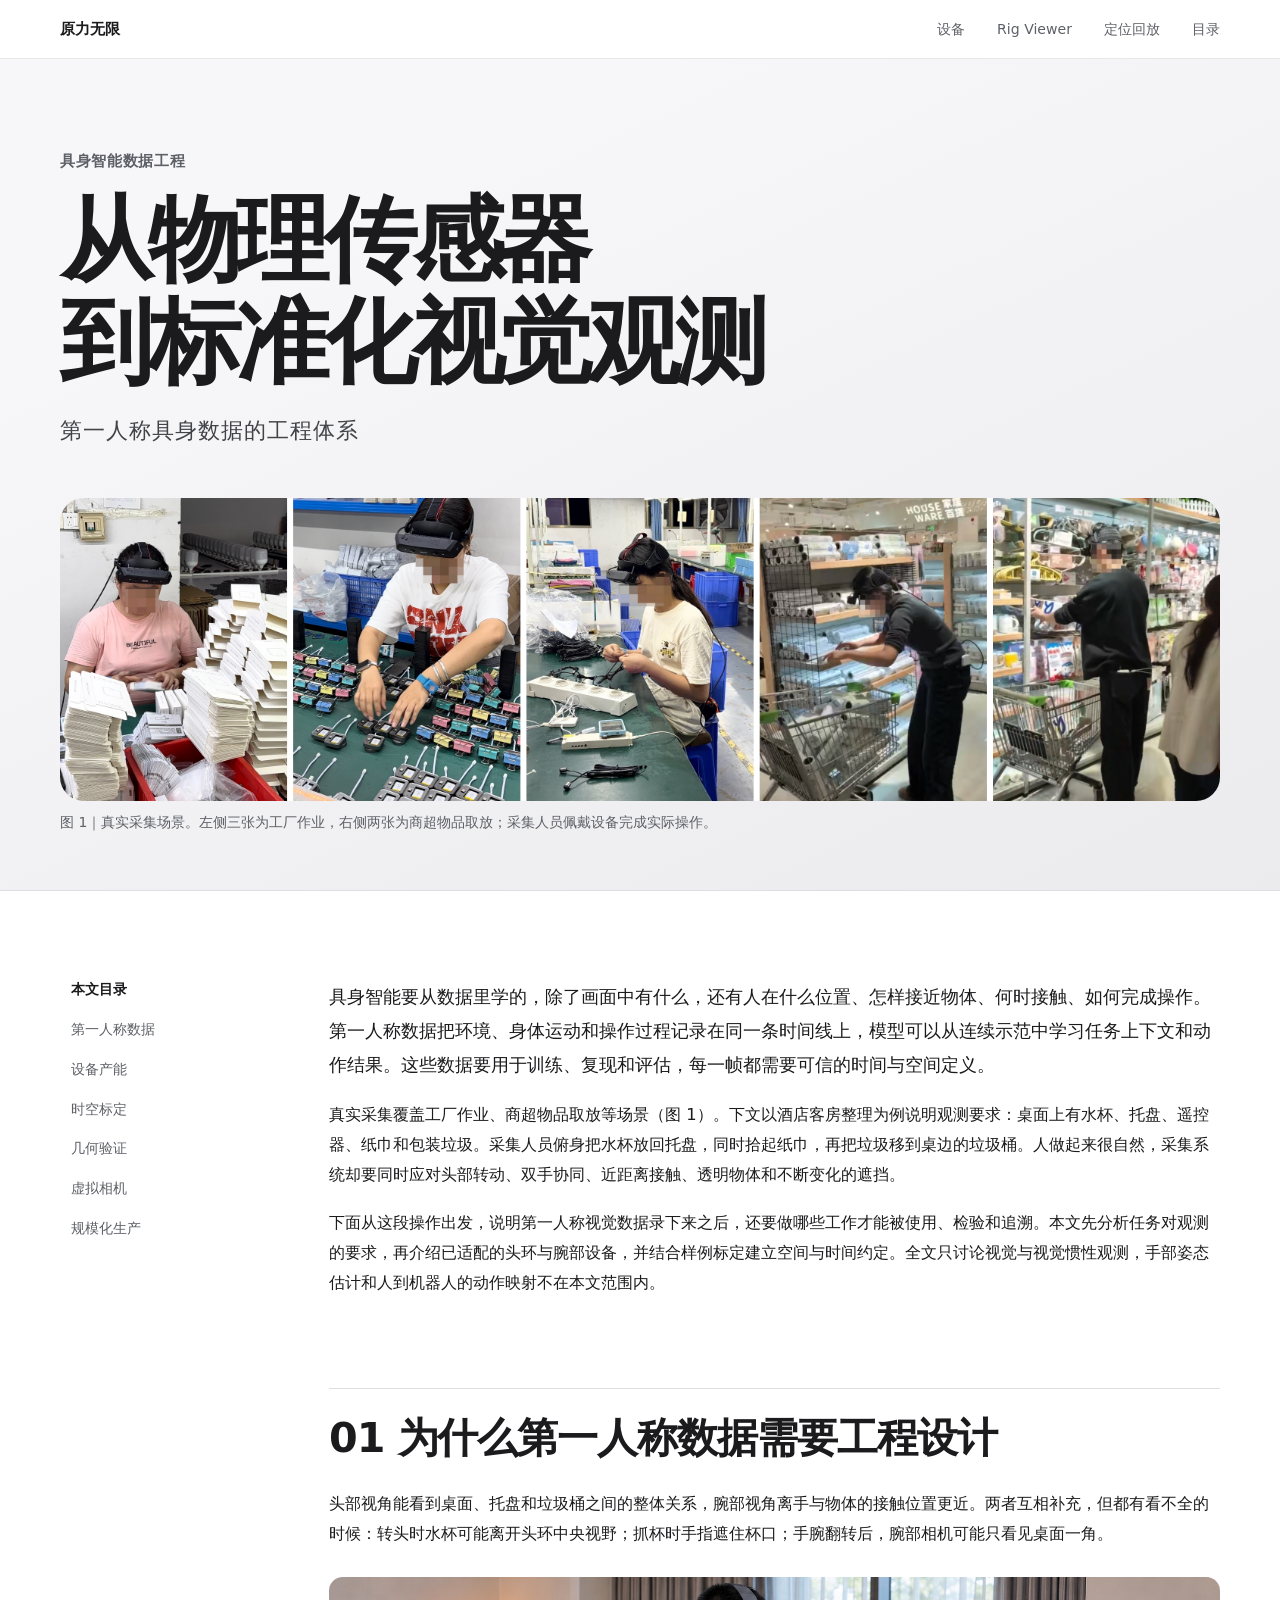
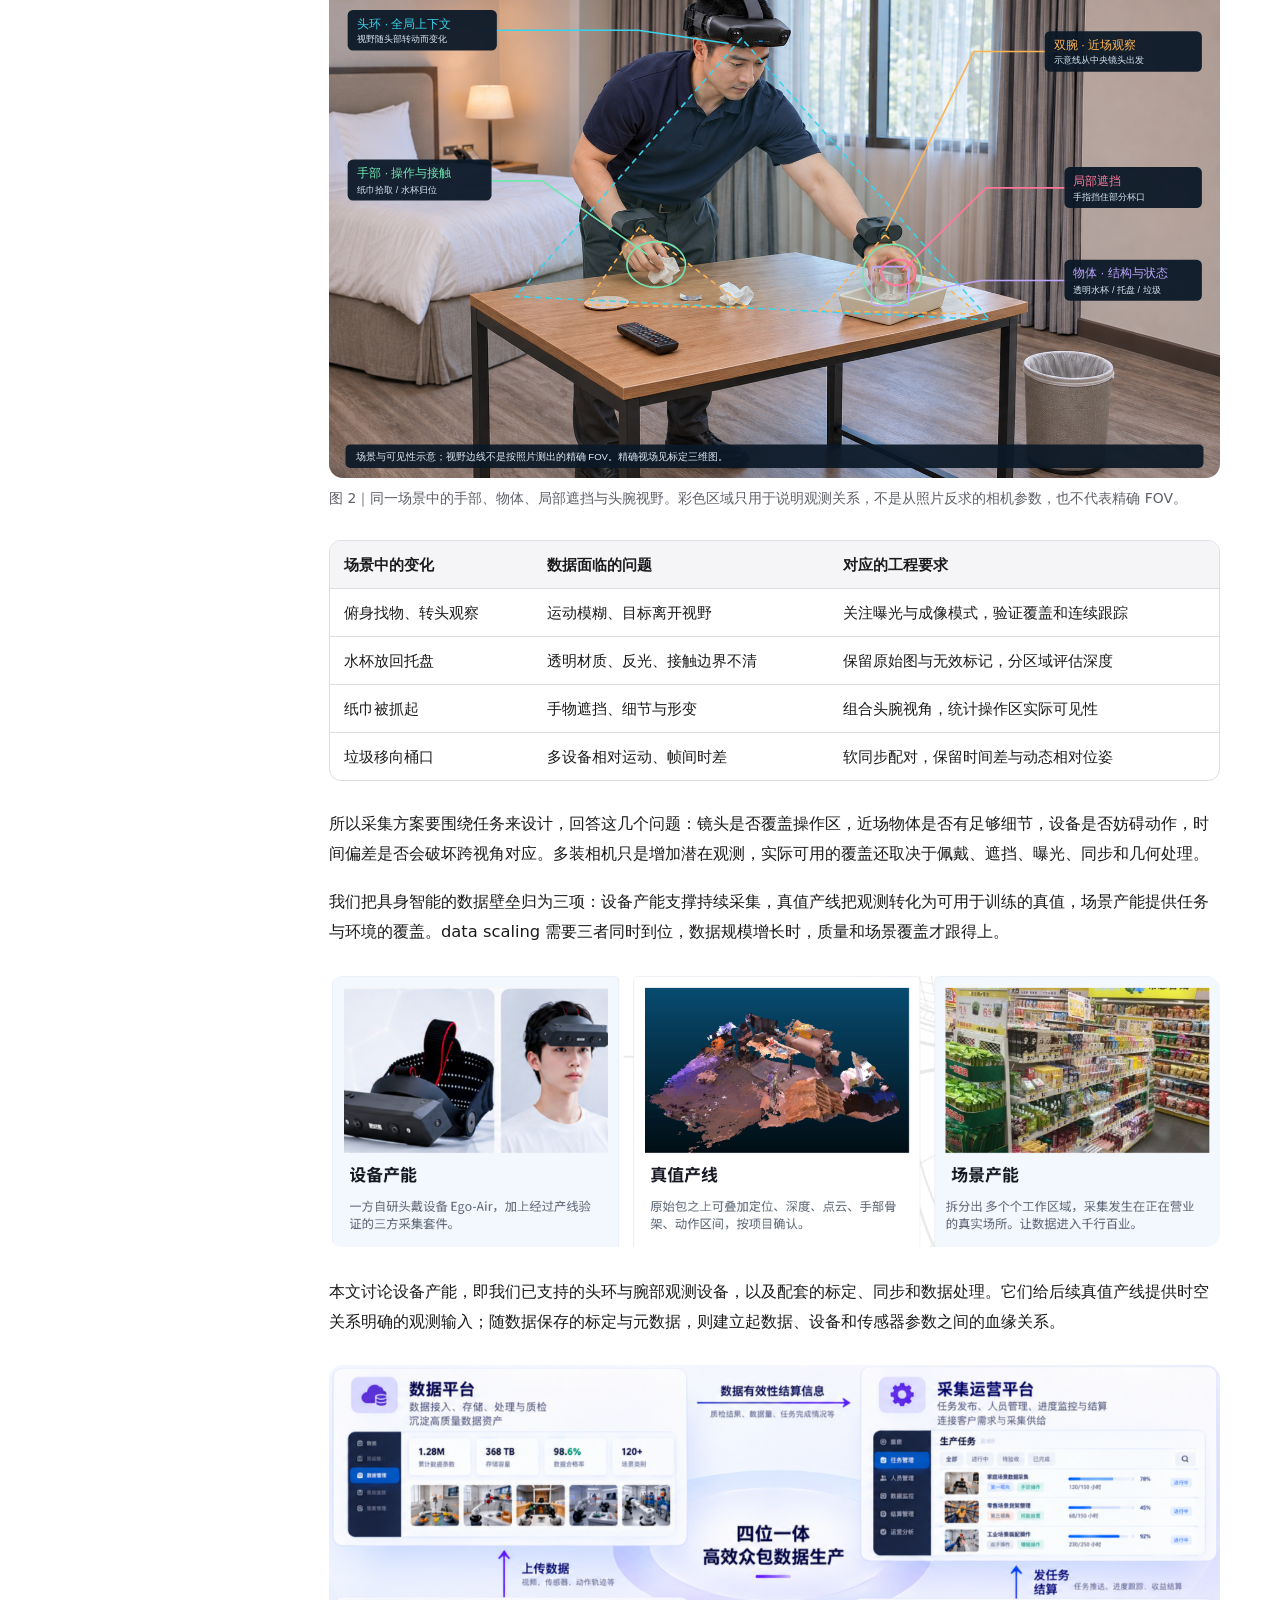
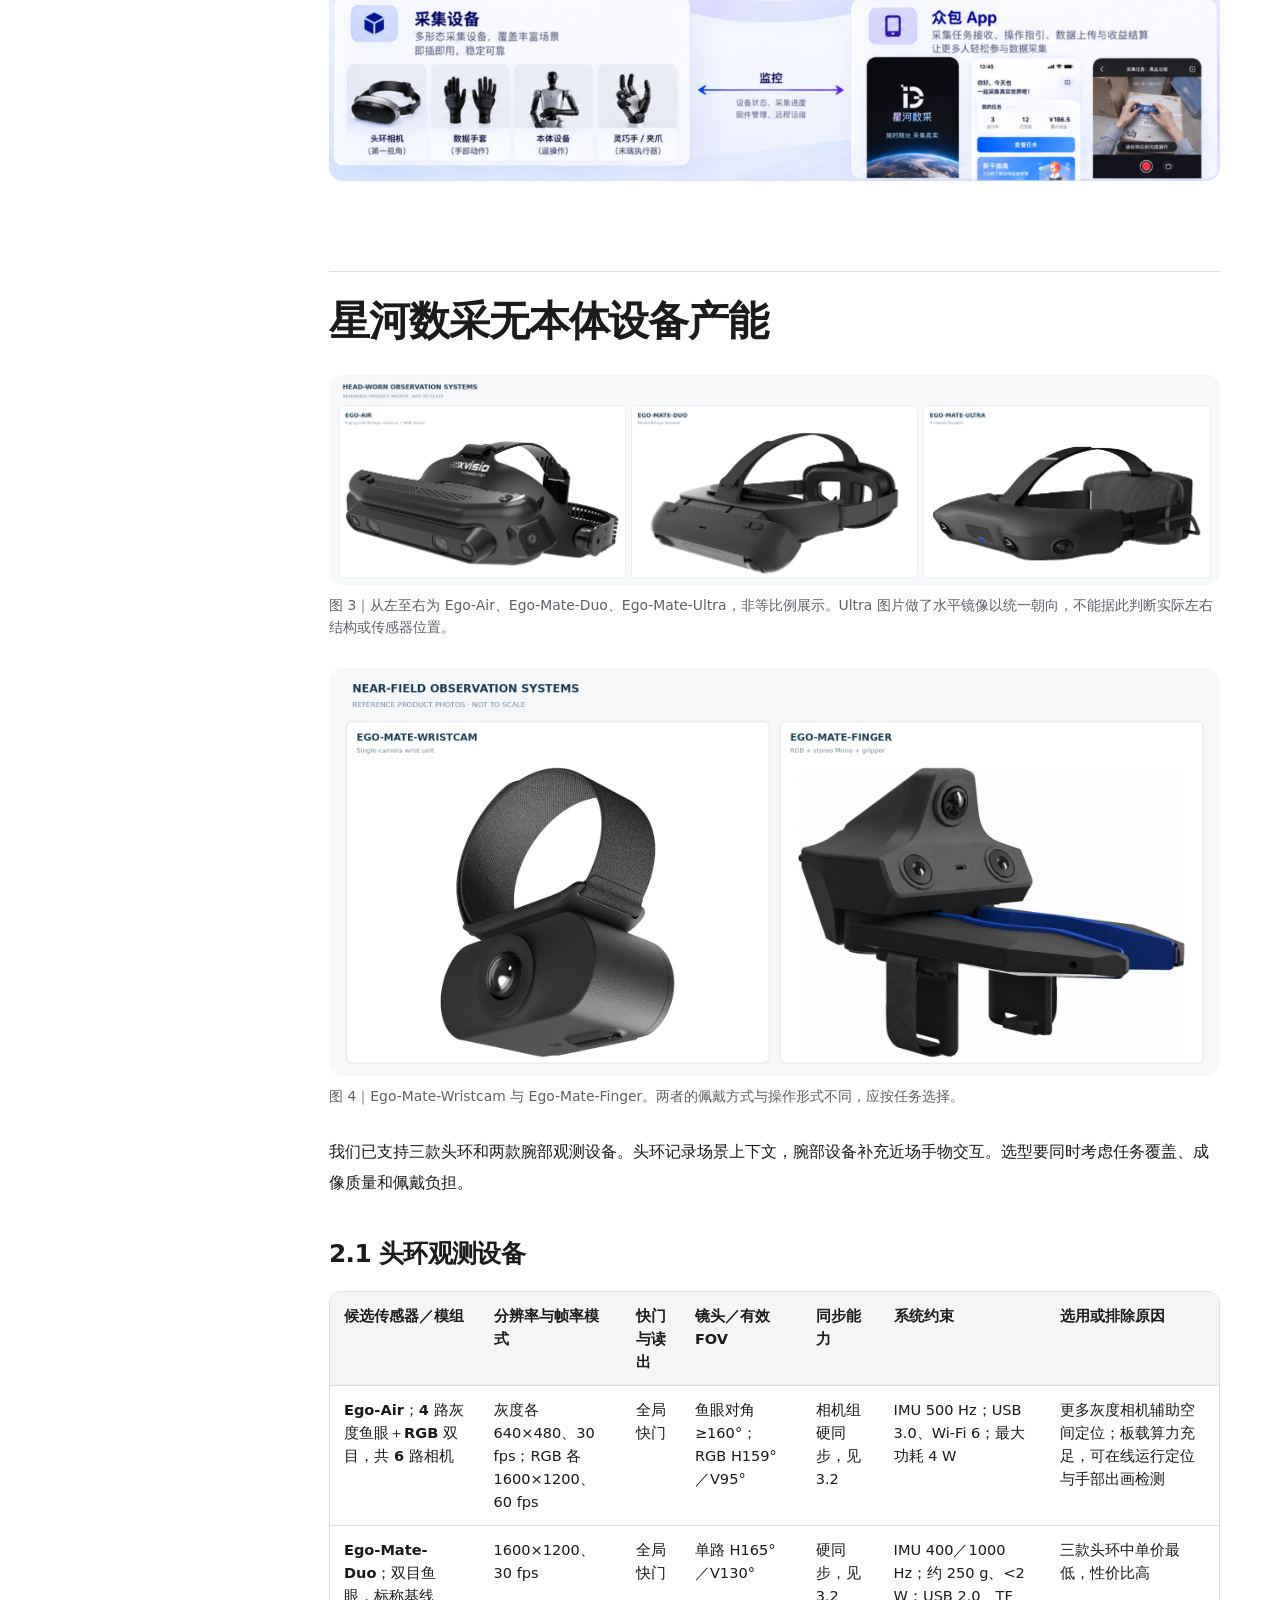
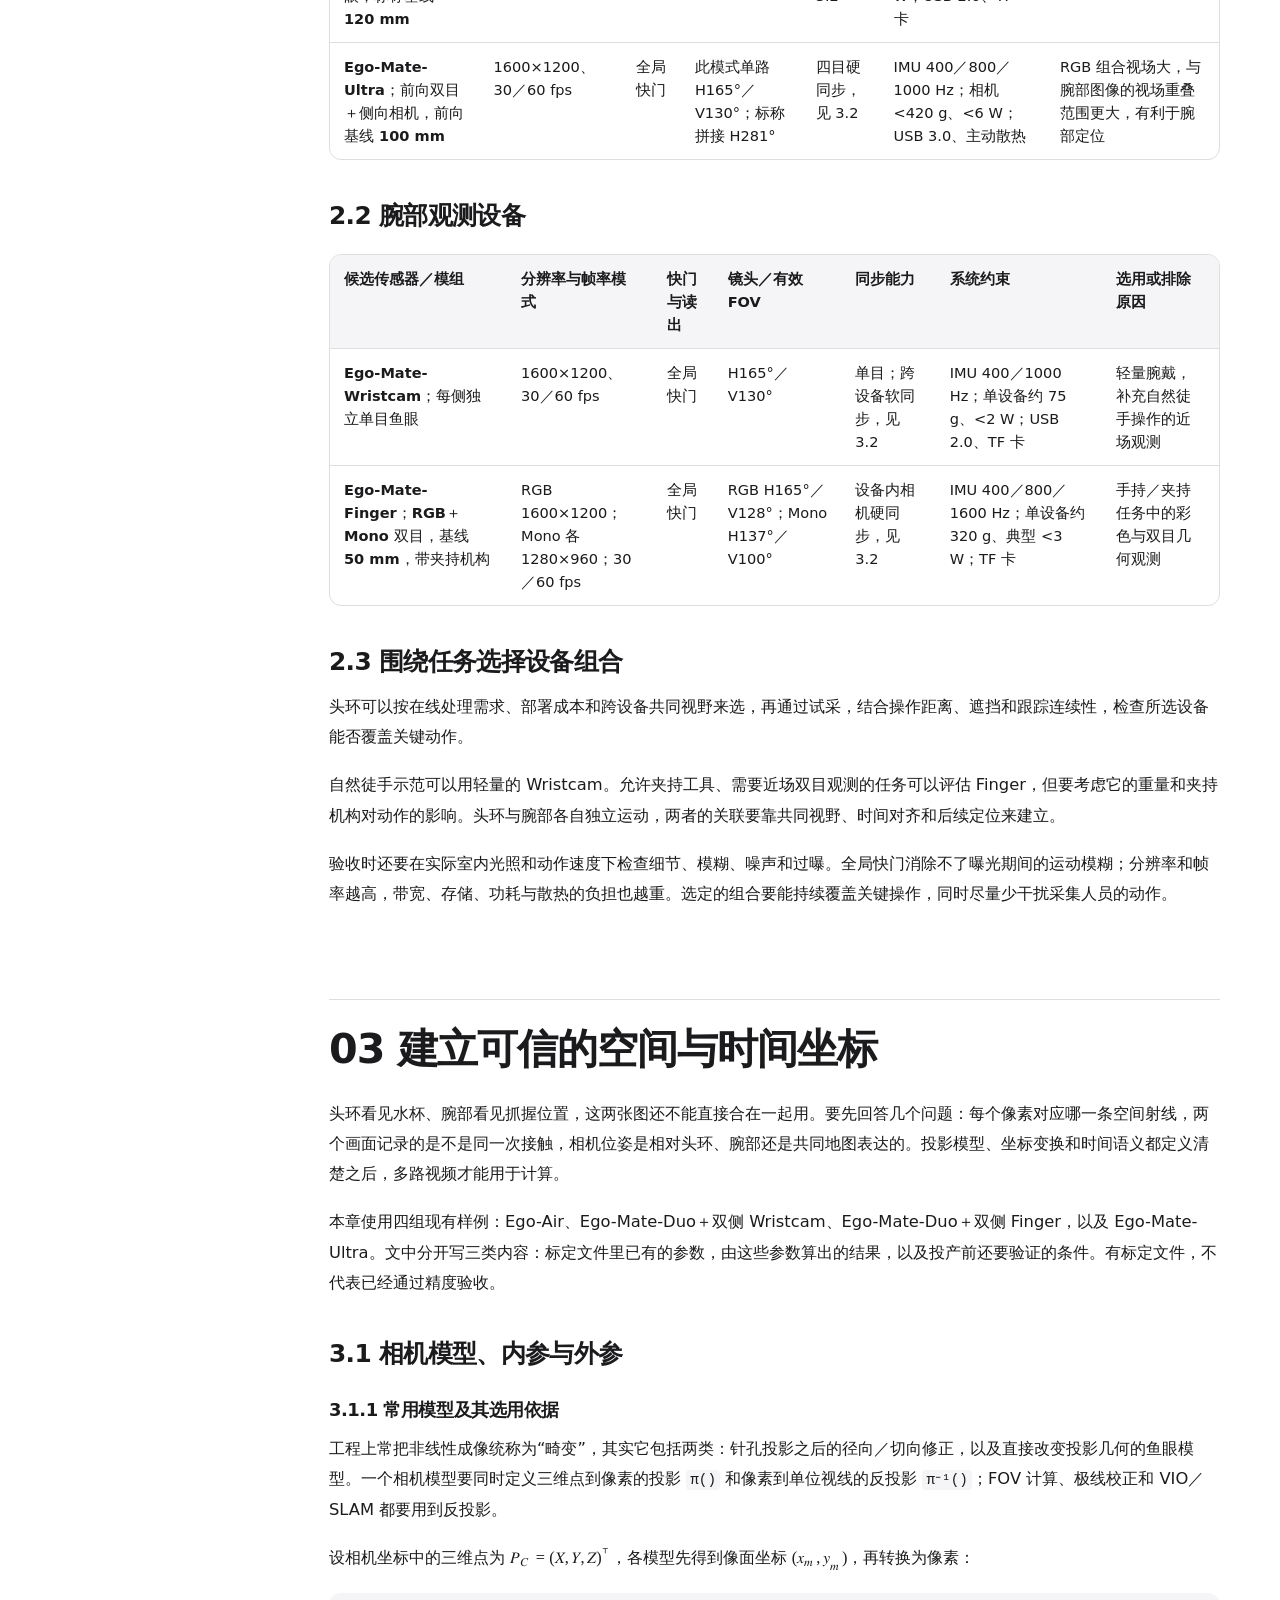
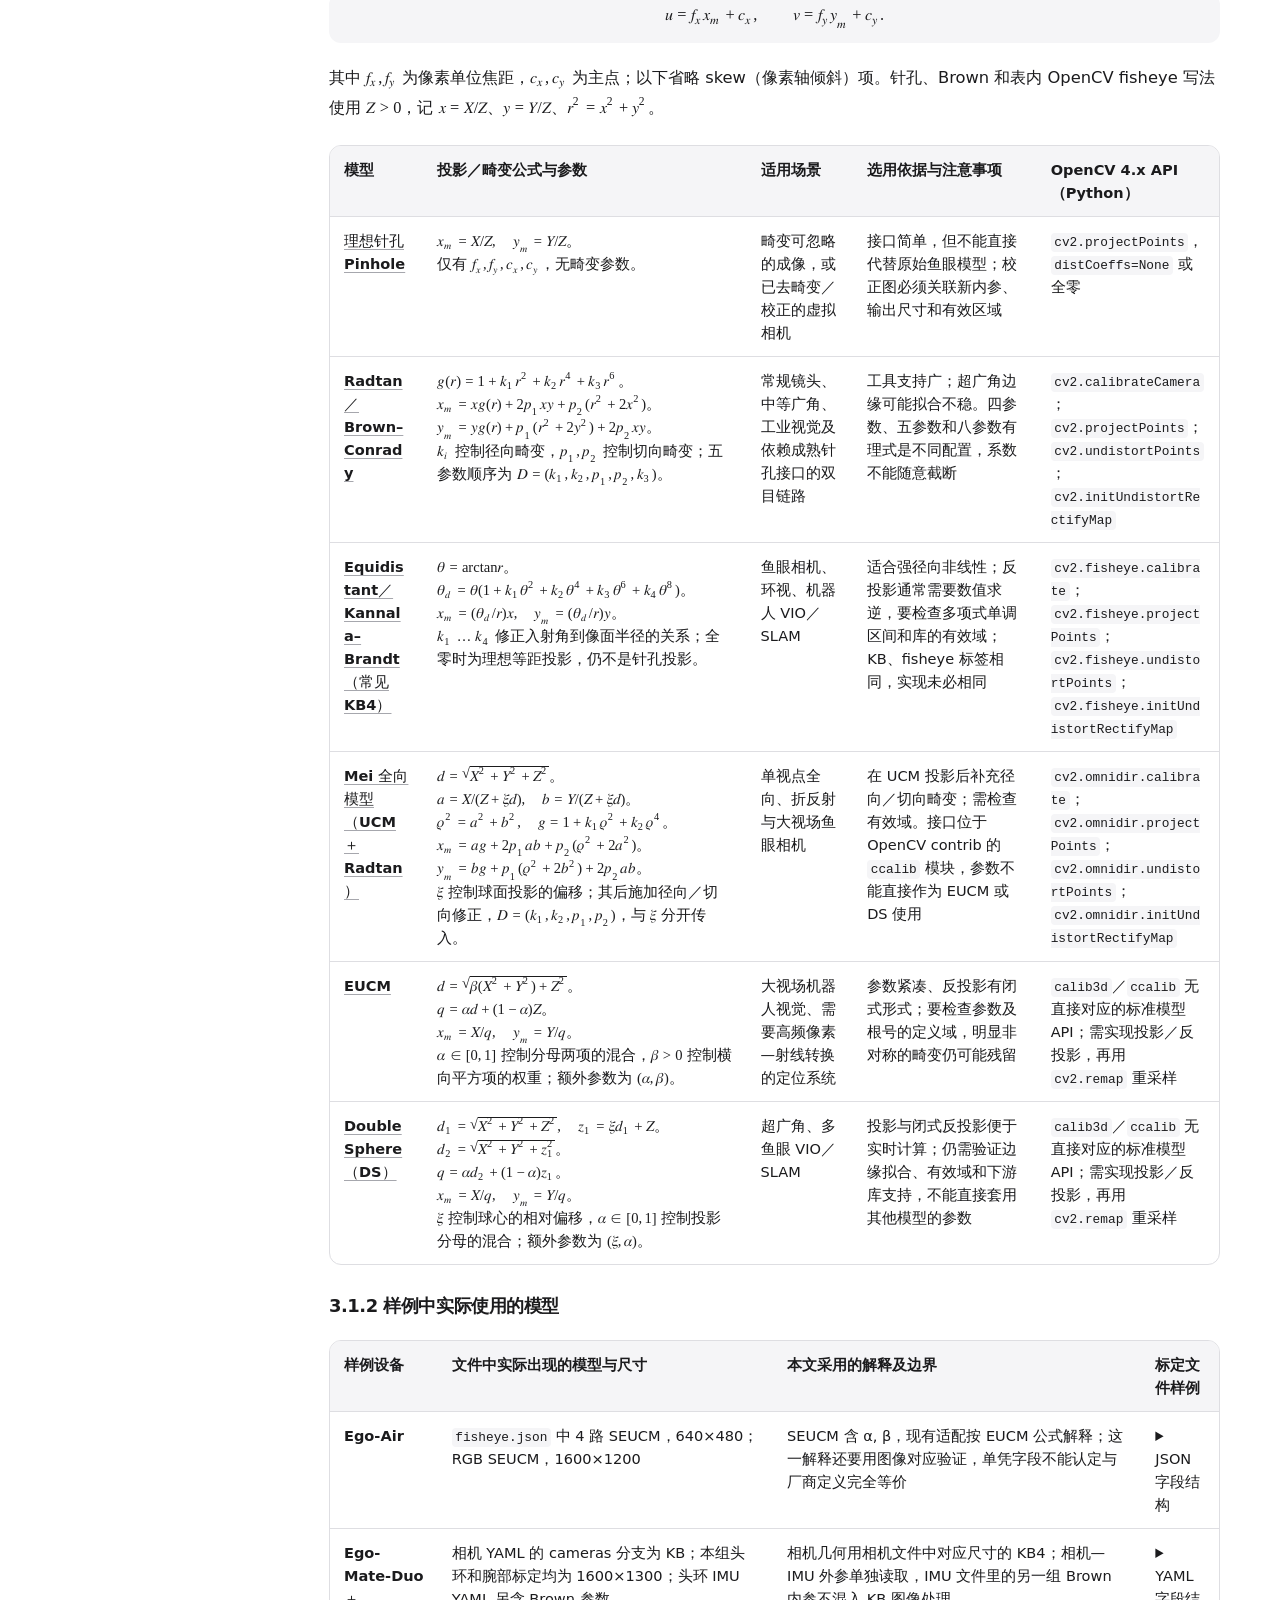
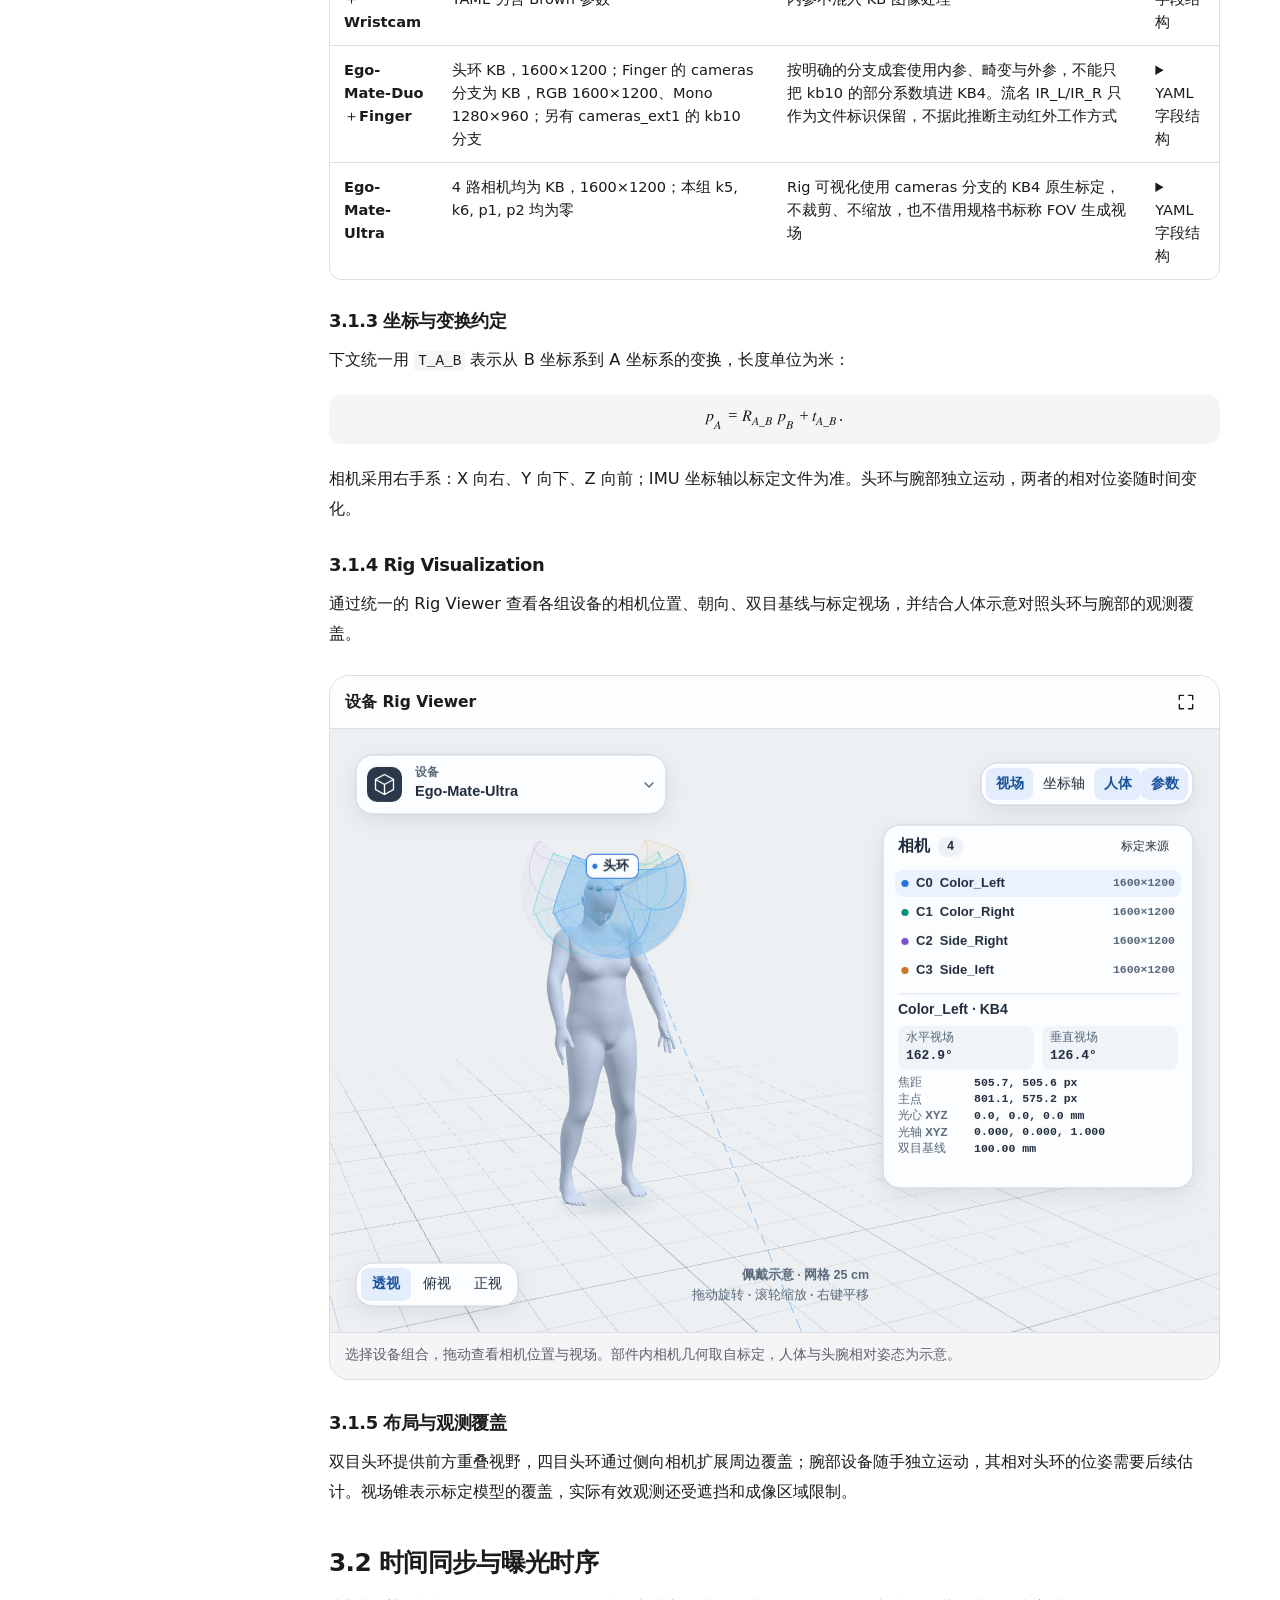
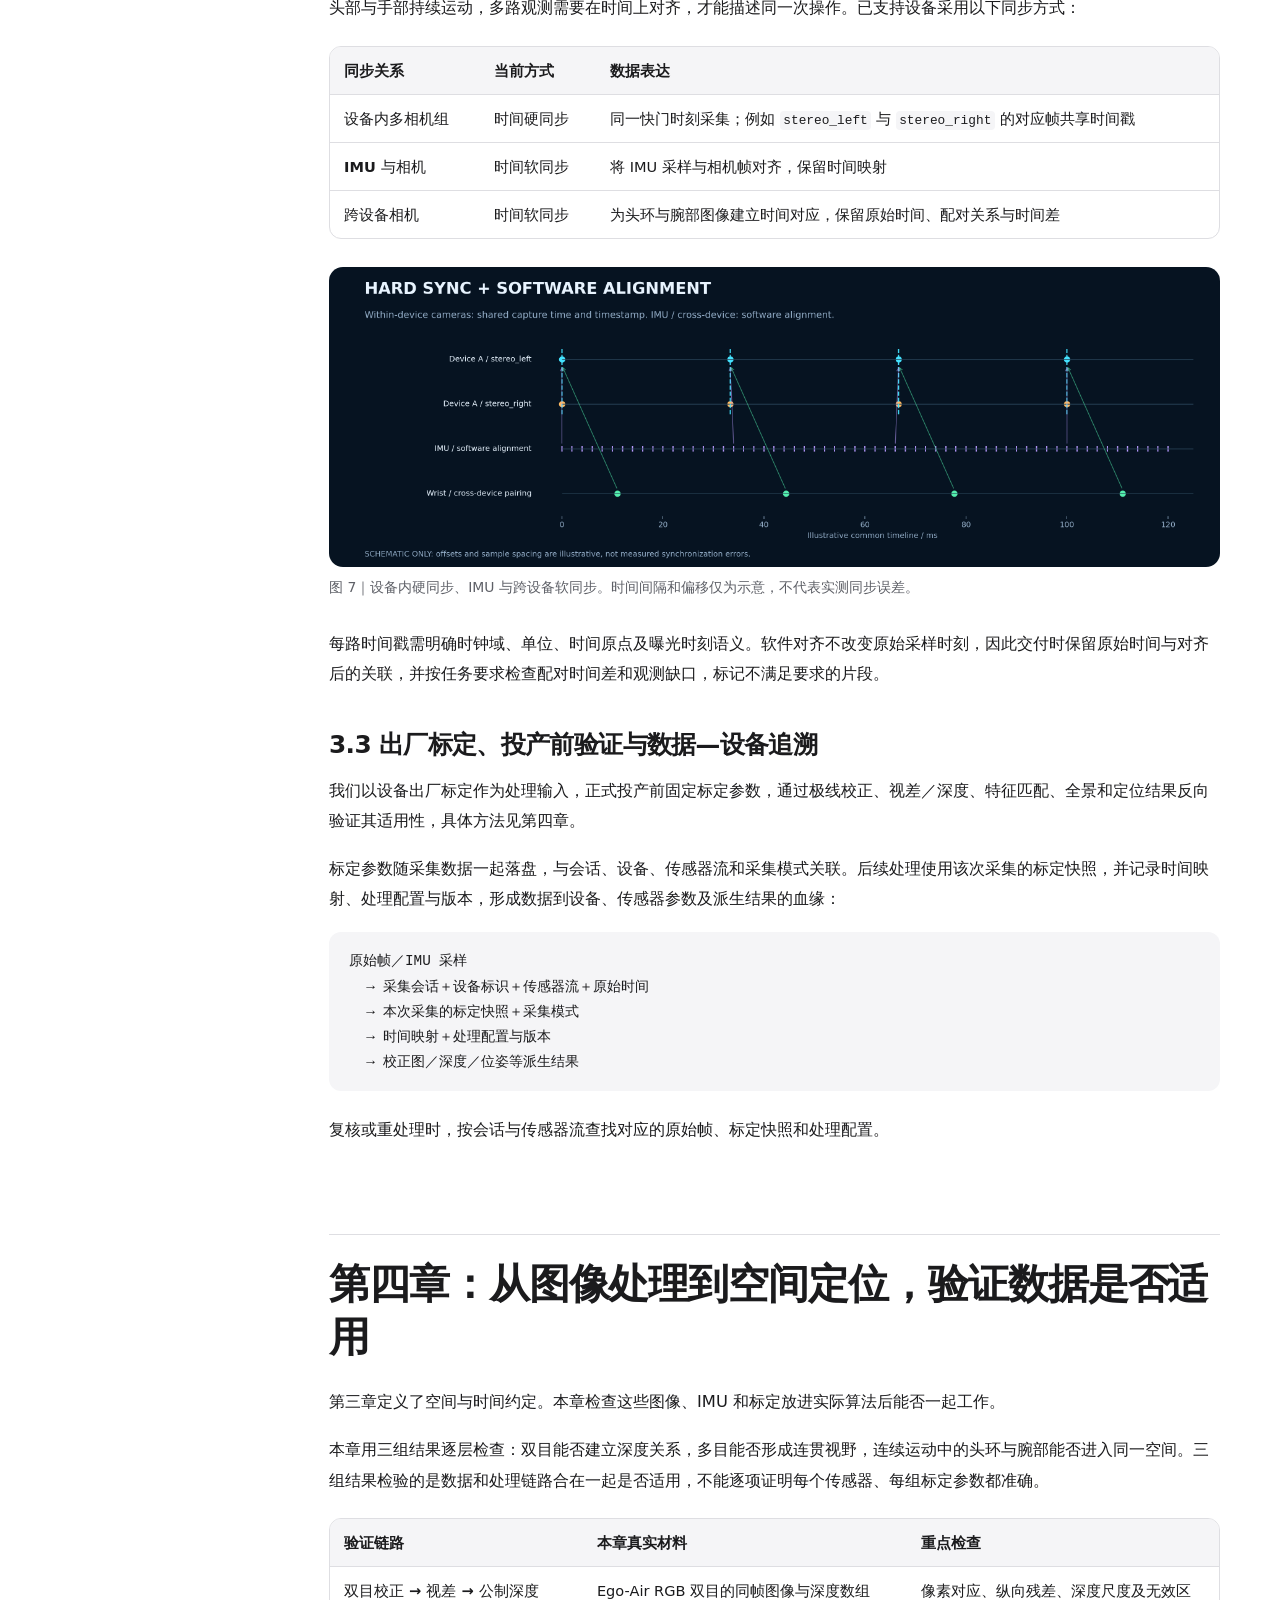
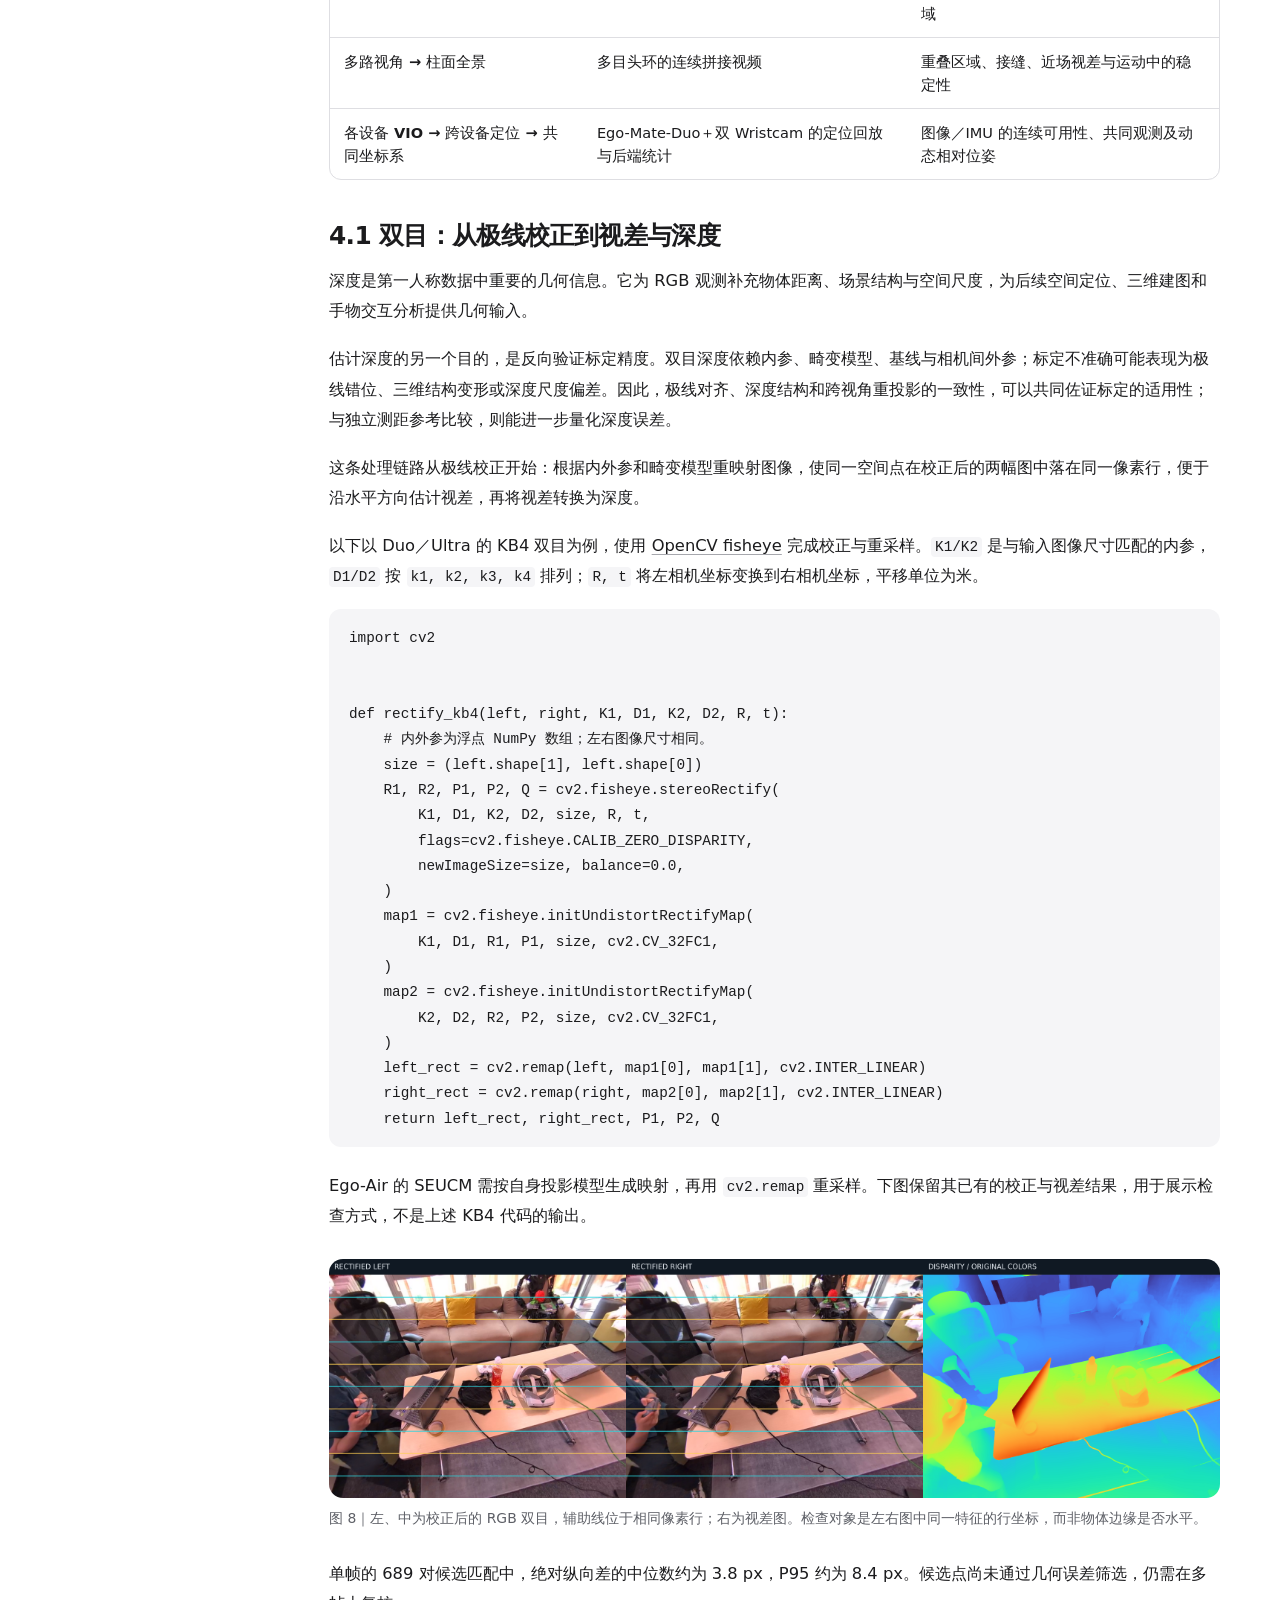
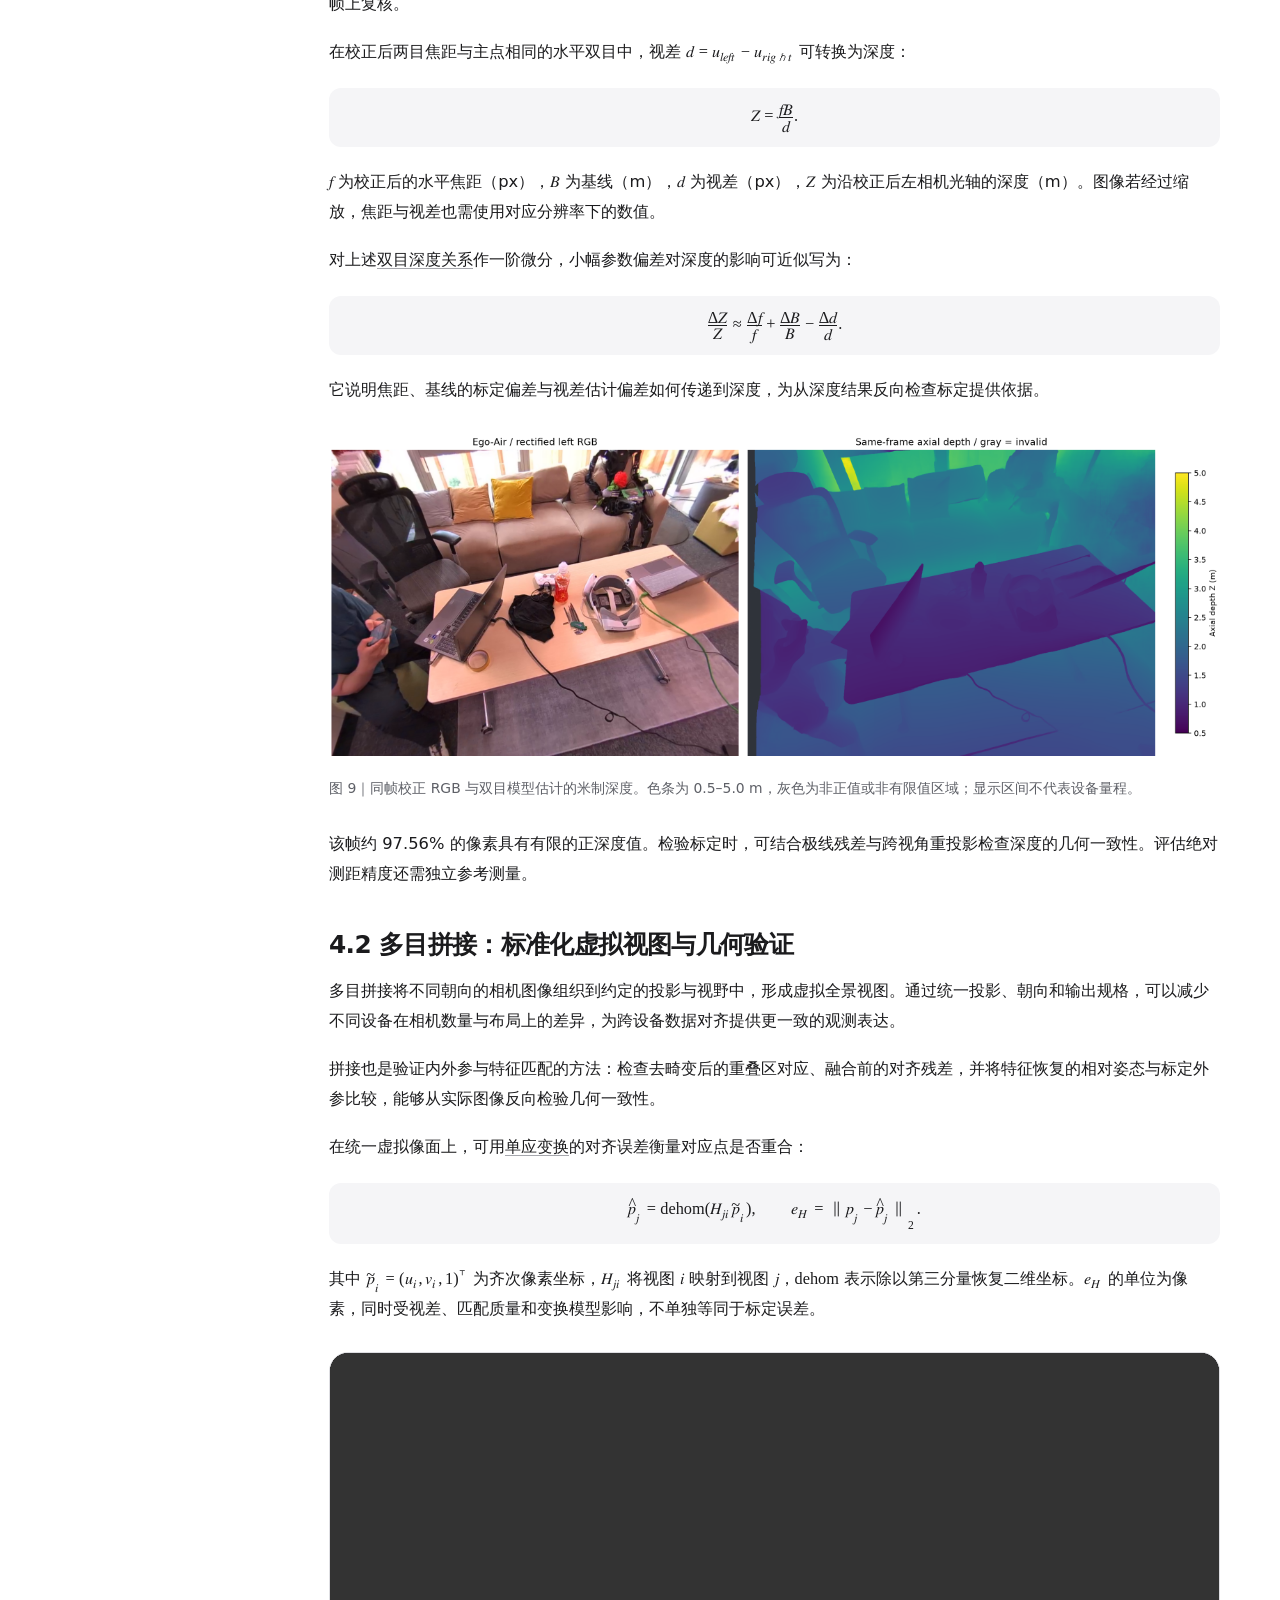
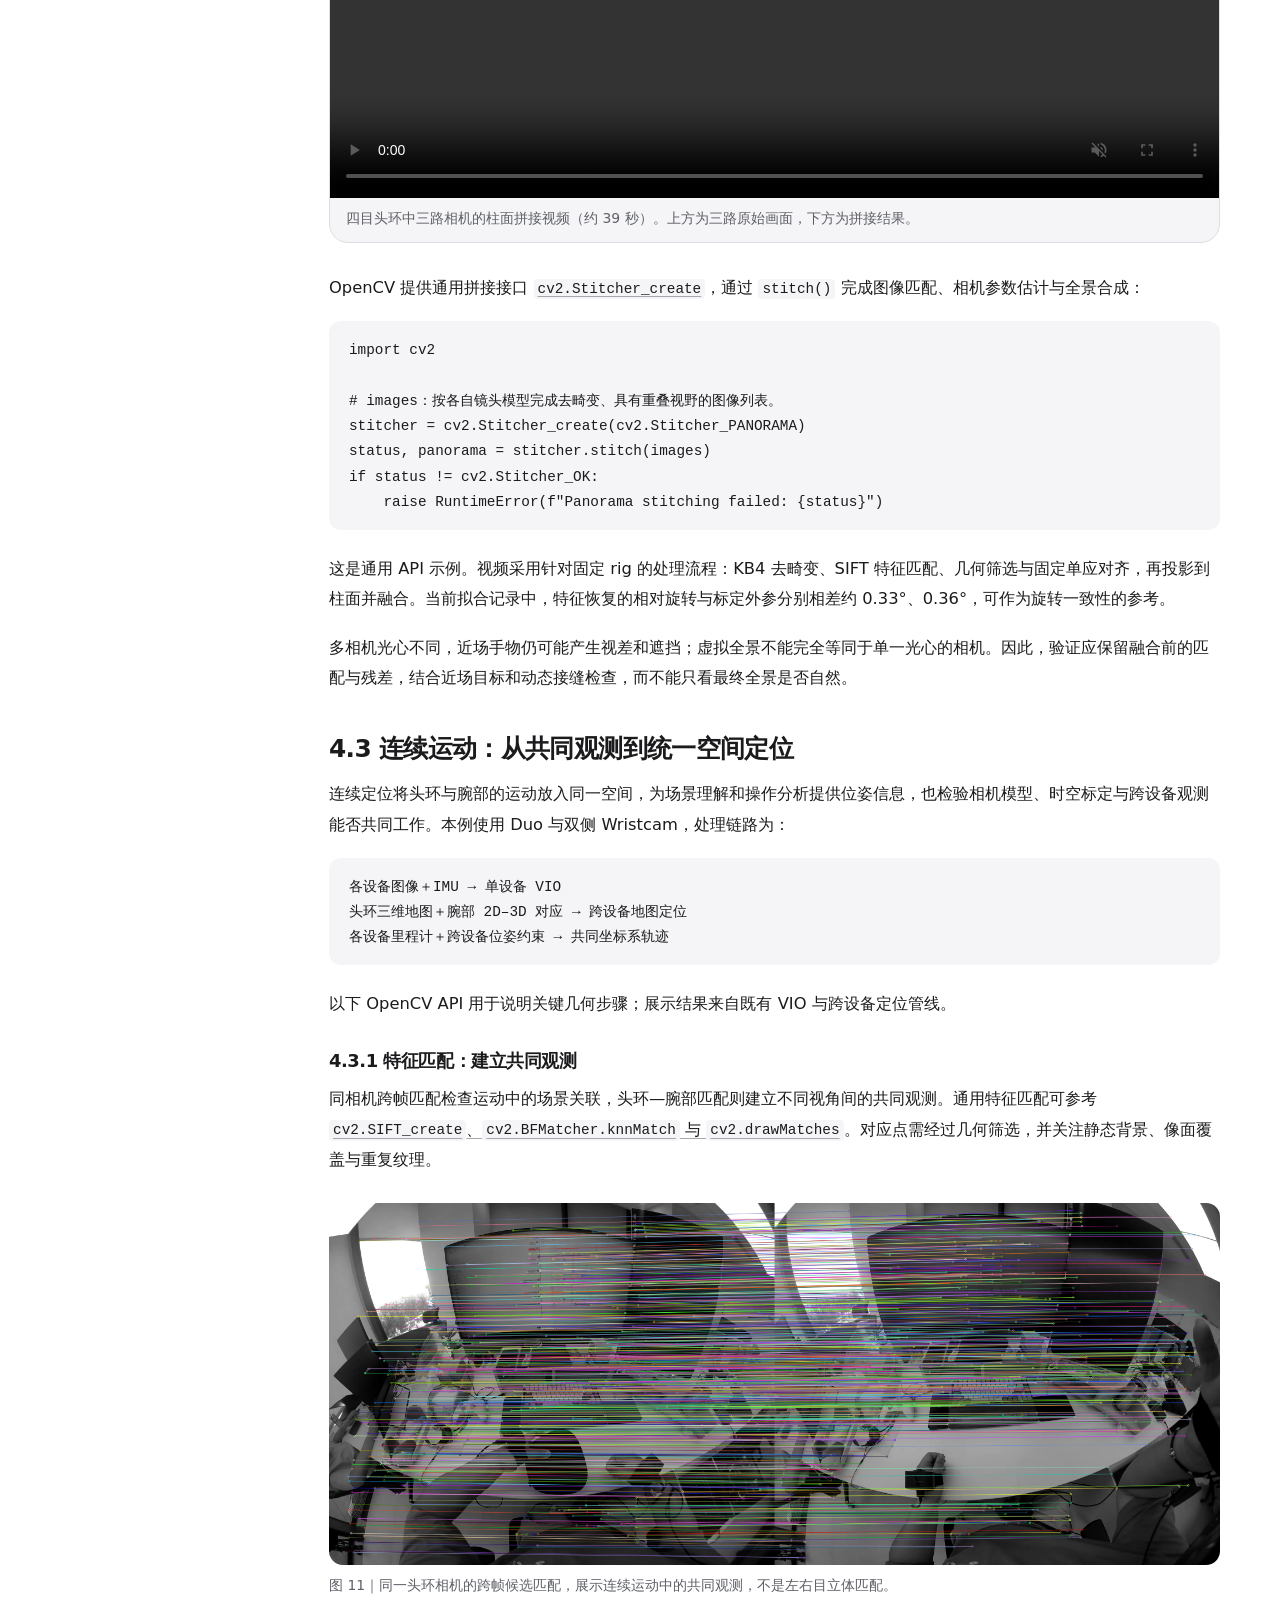
==== index.html @ aef7b861 "first commit" ====
<!doctype html>
<html lang="zh-CN" id="top">
<head>
  <meta charset="utf-8">
  <meta name="viewport" content="width=device-width, initial-scale=1">
  <meta name="description" content="从第一人称观测设备、时空标定与几何验证，到虚拟相机和规模化数据生产。">
  <title>从物理传感器到标准化视觉观测 · 原力无限</title>
  <link rel="stylesheet" href="./styles.css">
  <script src="./site.js" defer></script>
</head>
<body>
  <a class="skip" href="#article">跳到正文</a>
  <header class="site-header">
    <div class="bar">
      <a class="brand" href="#top">原力无限</a>
      <nav aria-label="快捷导航">
        <a href="#devices">设备</a>
        <a href="#rig-demo">Rig Viewer</a>
        <a href="#pose-demo">定位回放</a>
        <a href="#toc">目录</a>
      </nav>
    </div>
    <div class="reading-progress" aria-hidden="true"></div>
  </header>
  <main>
    <section class="hero" aria-labelledby="title">
      <div class="hero-inner">
        <p class="eyebrow">具身智能数据工程</p>
        <h1 id="title"><span>从物理传感器</span><span>到标准化视觉观测</span></h1>
        <p class="hero-deck">第一人称具身数据的工程体系</p>
        <figure><img width="3064" height="800" decoding="async" src="./assets/real_capture_scenes_5x1.jpg" alt="工厂作业与商超物品取放的五张真实采集照片，一行五列" /><figcaption>图 1｜真实采集场景。左侧三张为工厂作业，右侧两张为商超物品取放；采集人员佩戴设备完成实际操作。</figcaption></figure>
      </div>
    </section>
    <div class="layout">
      <nav class="toc" id="toc" aria-label="文章目录">
        <p class="toc-label">本文目录</p>
        <ul>
          <li><a href="#observation">第一人称数据</a></li>
          <li><a href="#devices">设备产能</a></li>
          <li><a href="#calibration">时空标定</a></li>
          <li><a href="#validation">几何验证</a></li>
          <li><a href="#virtual-camera">虚拟相机</a></li>
          <li><a href="#quality">规模化生产</a></li>
        </ul>
      </nav>
      <article id="article" aria-labelledby="title">
<p class="intro">具身智能要从数据里学的，除了画面中有什么，还有人在什么位置、怎样接近物体、何时接触、如何完成操作。第一人称数据把环境、身体运动和操作过程记录在同一条时间线上，模型可以从连续示范中学习任务上下文和动作结果。这些数据要用于训练、复现和评估，每一帧都需要可信的时间与空间定义。</p>
<p>真实采集覆盖工厂作业、商超物品取放等场景（图 1）。下文以酒店客房整理为例说明观测要求：桌面上有水杯、托盘、遥控器、纸巾和包装垃圾。采集人员俯身把水杯放回托盘，同时拾起纸巾，再把垃圾移到桌边的垃圾桶。人做起来很自然，采集系统却要同时应对头部转动、双手协同、近距离接触、透明物体和不断变化的遮挡。</p>

<p>下面从这段操作出发，说明第一人称视觉数据录下来之后，还要做哪些工作才能被使用、检验和追溯。本文先分析任务对观测的要求，再介绍已适配的头环与腕部设备，并结合样例标定建立空间与时间约定。全文只讨论视觉与视觉惯性观测，手部姿态估计和人到机器人的动作映射不在本文范围内。</p>
<h2 id="observation">01 为什么第一人称数据需要工程设计</h2>
<p>头部视角能看到桌面、托盘和垃圾桶之间的整体关系，腕部视角离手与物体的接触位置更近。两者互相补充，但都有看不全的时候：转头时水杯可能离开头环中央视野；抓杯时手指遮住杯口；手腕翻转后，腕部相机可能只看见桌面一角。</p>
<figure><img loading="lazy" width="1672" height="941" decoding="async" src="./assets/hotel_annotated_R7.svg" alt="手部、物体、遮挡和相机视野标注" /><figcaption>图 2｜同一场景中的手部、物体、局部遮挡与头腕视野。彩色区域只用于说明观测关系，不是从照片反求的相机参数，也不代表精确 FOV。</figcaption></figure>
<div class="table-scroll" role="region" aria-label="数据表格" tabindex="0"><table>
<thead>
<tr>
<th>场景中的变化</th>
<th>数据面临的问题</th>
<th>对应的工程要求</th>
</tr>
</thead>
<tbody>
<tr>
<td>俯身找物、转头观察</td>
<td>运动模糊、目标离开视野</td>
<td>关注曝光与成像模式，验证覆盖和连续跟踪</td>
</tr>
<tr>
<td>水杯放回托盘</td>
<td>透明材质、反光、接触边界不清</td>
<td>保留原始图与无效标记，分区域评估深度</td>
</tr>
<tr>
<td>纸巾被抓起</td>
<td>手物遮挡、细节与形变</td>
<td>组合头腕视角，统计操作区实际可见性</td>
</tr>
<tr>
<td>垃圾移向桶口</td>
<td>多设备相对运动、帧间时差</td>
<td>软同步配对，保留时间差与动态相对位姿</td>
</tr>
</tbody>
</table></div>
<p>所以采集方案要围绕任务来设计，回答这几个问题：镜头是否覆盖操作区，近场物体是否有足够细节，设备是否妨碍动作，时间偏差是否会破坏跨视角对应。多装相机只是增加潜在观测，实际可用的覆盖还取决于佩戴、遮挡、曝光、同步和几何处理。</p>
<p>我们把具身智能的数据壁垒归为三项：设备产能支撑持续采集，真值产线把观测转化为可用于训练的真值，场景产能提供任务与环境的覆盖。data scaling 需要三者同时到位，数据规模增长时，质量和场景覆盖才跟得上。</p>
<figure><img loading="lazy" width="2736" height="832" decoding="async" src="./assets/three_keys.png" alt="数据壁垒的三要素" /></figure>
<p>本文讨论设备产能，即我们已支持的头环与腕部观测设备，以及配套的标定、同步和数据处理。它们给后续真值产线提供时空关系明确的观测输入；随数据保存的标定与元数据，则建立起数据、设备和传感器参数之间的血缘关系。</p>
<figure><img loading="lazy" width="2300" height="1074" decoding="async" src="./assets/four_components.png" alt="设备产能的四个组成部分" /></figure>
<h2 id="devices">星河数采无本体设备产能</h2>
<figure><img loading="lazy" width="3600" height="850" decoding="async" src="./assets/products_headsets_side.jpg" alt="Ego-Air、Ego-Mate-Duo 与 Ego-Mate-Ultra 头环设备侧面外观示例" /><figcaption>图 3｜从左至右为 Ego-Air、Ego-Mate-Duo、Ego-Mate-Ultra，非等比例展示。Ultra 图片做了水平镜像以统一朝向，不能据此判断实际左右结构或传感器位置。</figcaption></figure>
<figure><img loading="lazy" width="2100" height="960" decoding="async" src="./assets/products_nearfield.jpg" alt="Mate系列腕部近场设备外观示例" /><figcaption>图 4｜Ego-Mate-Wristcam 与 Ego-Mate-Finger。两者的佩戴方式与操作形式不同，应按任务选择。</figcaption></figure>
<p>我们已支持三款头环和两款腕部观测设备。头环记录场景上下文，腕部设备补充近场手物交互。选型要同时考虑任务覆盖、成像质量和佩戴负担。</p>
<h3 id="section-2-1-头环观测设备">2.1 头环观测设备</h3>
<div class="table-scroll wide" role="region" aria-label="数据表格" tabindex="0"><table>
<thead>
<tr>
<th>候选传感器／模组</th>
<th>分辨率与帧率模式</th>
<th>快门与读出</th>
<th>镜头／有效 FOV</th>
<th>同步能力</th>
<th>系统约束</th>
<th>选用或排除原因</th>
</tr>
</thead>
<tbody>
<tr>
<td>Ego-Air；4 路灰度鱼眼＋RGB 双目，共 6 路相机</td>
<td>灰度各 640×480、30 fps；RGB 各 1600×1200、60 fps</td>
<td>全局快门</td>
<td>鱼眼对角 ≥160°；RGB H159°／V95°</td>
<td>相机组硬同步，见 3.2</td>
<td>IMU 500 Hz；USB 3.0、Wi-Fi 6；最大功耗 4 W</td>
<td>更多灰度相机辅助空间定位；板载算力充足，可在线运行定位与手部出画检测</td>
</tr>
<tr>
<td>Ego-Mate-Duo；双目鱼眼，标称基线 120 mm</td>
<td>1600×1200、30 fps</td>
<td>全局快门</td>
<td>单路 H165°／V130°</td>
<td>硬同步，见 3.2</td>
<td>IMU 400／1000 Hz；约 250 g、&lt;2 W；USB 2.0、TF 卡</td>
<td>三款头环中单价最低，性价比高</td>
</tr>
<tr>
<td>Ego-Mate-Ultra；前向双目＋侧向相机，前向基线 100 mm</td>
<td>1600×1200、30／60 fps</td>
<td>全局快门</td>
<td>此模式单路 H165°／V130°；标称拼接 H281°</td>
<td>四目硬同步，见 3.2</td>
<td>IMU 400／800／1000 Hz；相机 &lt;420 g、&lt;6 W；USB 3.0、主动散热</td>
<td>RGB 组合视场大，与腕部图像的视场重叠范围更大，有利于腕部定位</td>
</tr>
</tbody>
</table></div>
<h3 id="section-2-2-腕部观测设备">2.2 腕部观测设备</h3>
<div class="table-scroll wide" role="region" aria-label="数据表格" tabindex="0"><table>
<thead>
<tr>
<th>候选传感器／模组</th>
<th>分辨率与帧率模式</th>
<th>快门与读出</th>
<th>镜头／有效 FOV</th>
<th>同步能力</th>
<th>系统约束</th>
<th>选用或排除原因</th>
</tr>
</thead>
<tbody>
<tr>
<td>Ego-Mate-Wristcam；每侧独立单目鱼眼</td>
<td>1600×1200、30／60 fps</td>
<td>全局快门</td>
<td>H165°／V130°</td>
<td>单目；跨设备软同步，见 3.2</td>
<td>IMU 400／1000 Hz；单设备约 75 g、&lt;2 W；USB 2.0、TF 卡</td>
<td>轻量腕戴，补充自然徒手操作的近场观测</td>
</tr>
<tr>
<td>Ego-Mate-Finger；RGB＋Mono 双目，基线 50 mm，带夹持机构</td>
<td>RGB 1600×1200；Mono 各 1280×960；30／60 fps</td>
<td>全局快门</td>
<td>RGB H165°／V128°；Mono H137°／V100°</td>
<td>设备内相机硬同步，见 3.2</td>
<td>IMU 400／800／1600 Hz；单设备约 320 g、典型 &lt;3 W；TF 卡</td>
<td>手持／夹持任务中的彩色与双目几何观测</td>
</tr>
</tbody>
</table></div>
<h3 id="section-2-3-围绕任务选择设备组合">2.3 围绕任务选择设备组合</h3>
<p>头环可以按在线处理需求、部署成本和跨设备共同视野来选，再通过试采，结合操作距离、遮挡和跟踪连续性，检查所选设备能否覆盖关键动作。</p>
<p>自然徒手示范可以用轻量的 Wristcam。允许夹持工具、需要近场双目观测的任务可以评估 Finger，但要考虑它的重量和夹持机构对动作的影响。头环与腕部各自独立运动，两者的关联要靠共同视野、时间对齐和后续定位来建立。</p>
<p>验收时还要在实际室内光照和动作速度下检查细节、模糊、噪声和过曝。全局快门消除不了曝光期间的运动模糊；分辨率和帧率越高，带宽、存储、功耗与散热的负担也越重。选定的组合要能持续覆盖关键操作，同时尽量少干扰采集人员的动作。</p>
<h2 id="calibration">03 建立可信的空间与时间坐标</h2>
<p>头环看见水杯、腕部看见抓握位置，这两张图还不能直接合在一起用。要先回答几个问题：每个像素对应哪一条空间射线，两个画面记录的是不是同一次接触，相机位姿是相对头环、腕部还是共同地图表达的。投影模型、坐标变换和时间语义都定义清楚之后，多路视频才能用于计算。</p>
<p>本章使用四组现有样例：Ego-Air、Ego-Mate-Duo＋双侧 Wristcam、Ego-Mate-Duo＋双侧 Finger，以及 Ego-Mate-Ultra。文中分开写三类内容：标定文件里已有的参数，由这些参数算出的结果，以及投产前还要验证的条件。有标定文件，不代表已经通过精度验收。</p>
<h3 id="section-3-1-相机模型-内参与外参">3.1 相机模型、内参与外参</h3>
<h4 id="section-3-1-1-常用模型及其选用依据">3.1.1 常用模型及其选用依据</h4>
<p>工程上常把非线性成像统称为“畸变”，其实它包括两类：针孔投影之后的径向／切向修正，以及直接改变投影几何的鱼眼模型。一个相机模型要同时定义三维点到像素的投影 <code>π()</code> 和像素到单位视线的反投影 <code>π⁻¹()</code>；FOV 计算、极线校正和 VIO／SLAM 都要用到反投影。</p>
<p>设相机坐标中的三维点为 <span class="katex"><math xmlns="http://www.w3.org/1998/Math/MathML"><semantics><mrow><msub><mi>P</mi><mi>C</mi></msub><mo>=</mo><mo stretchy="false">(</mo><mi>X</mi><mo separator="true">,</mo><mi>Y</mi><mo separator="true">,</mo><mi>Z</mi><msup><mo stretchy="false">)</mo><mi mathvariant="normal">⊤</mi></msup></mrow><annotation encoding="application/x-tex">P_C=(X,Y,Z)^\top</annotation></semantics></math></span>，各模型先得到像面坐标 <span class="katex"><math xmlns="http://www.w3.org/1998/Math/MathML"><semantics><mrow><mo stretchy="false">(</mo><msub><mi>x</mi><mi>m</mi></msub><mo separator="true">,</mo><msub><mi>y</mi><mi>m</mi></msub><mo stretchy="false">)</mo></mrow><annotation encoding="application/x-tex">(x_m,y_m)</annotation></semantics></math></span>，再转换为像素：</p>
<div class="equation"><span class="katex"><math xmlns="http://www.w3.org/1998/Math/MathML" display="block"><semantics><mrow><mi>u</mi><mo>=</mo><msub><mi>f</mi><mi>x</mi></msub><msub><mi>x</mi><mi>m</mi></msub><mo>+</mo><msub><mi>c</mi><mi>x</mi></msub><mo separator="true">,</mo><mspace width="2em"/><mi>v</mi><mo>=</mo><msub><mi>f</mi><mi>y</mi></msub><msub><mi>y</mi><mi>m</mi></msub><mo>+</mo><msub><mi>c</mi><mi>y</mi></msub><mi mathvariant="normal">.</mi></mrow><annotation encoding="application/x-tex">u=f_x x_m+c_x,\qquad v=f_y y_m+c_y.</annotation></semantics></math></span></div>
<p>其中 <span class="katex"><math xmlns="http://www.w3.org/1998/Math/MathML"><semantics><mrow><msub><mi>f</mi><mi>x</mi></msub><mo separator="true">,</mo><msub><mi>f</mi><mi>y</mi></msub></mrow><annotation encoding="application/x-tex">f_x,f_y</annotation></semantics></math></span> 为像素单位焦距，<span class="katex"><math xmlns="http://www.w3.org/1998/Math/MathML"><semantics><mrow><msub><mi>c</mi><mi>x</mi></msub><mo separator="true">,</mo><msub><mi>c</mi><mi>y</mi></msub></mrow><annotation encoding="application/x-tex">c_x,c_y</annotation></semantics></math></span> 为主点；以下省略 skew（像素轴倾斜）项。针孔、Brown 和表内 OpenCV fisheye 写法使用 <span class="katex"><math xmlns="http://www.w3.org/1998/Math/MathML"><semantics><mrow><mi>Z</mi><mo>&gt;</mo><mn>0</mn></mrow><annotation encoding="application/x-tex">Z&gt;0</annotation></semantics></math></span>，记 <span class="katex"><math xmlns="http://www.w3.org/1998/Math/MathML"><semantics><mrow><mi>x</mi><mo>=</mo><mi>X</mi><mi mathvariant="normal">/</mi><mi>Z</mi></mrow><annotation encoding="application/x-tex">x=X/Z</annotation></semantics></math></span>、<span class="katex"><math xmlns="http://www.w3.org/1998/Math/MathML"><semantics><mrow><mi>y</mi><mo>=</mo><mi>Y</mi><mi mathvariant="normal">/</mi><mi>Z</mi></mrow><annotation encoding="application/x-tex">y=Y/Z</annotation></semantics></math></span>、<span class="katex"><math xmlns="http://www.w3.org/1998/Math/MathML"><semantics><mrow><msup><mi>r</mi><mn>2</mn></msup><mo>=</mo><msup><mi>x</mi><mn>2</mn></msup><mo>+</mo><msup><mi>y</mi><mn>2</mn></msup></mrow><annotation encoding="application/x-tex">r^2=x^2+y^2</annotation></semantics></math></span>。</p>
<div class="table-scroll wide" role="region" aria-label="数据表格" tabindex="0"><table>
<thead>
<tr>
<th>模型</th>
<th>投影／畸变公式与参数</th>
<th>适用场景</th>
<th>选用依据与注意事项</th>
<th>OpenCV 4.x API（Python）</th>
</tr>
</thead>
<tbody>
<tr>
<td><a href="https://docs.opencv.org/4.13.0/d9/d0c/group__calib3d.html">理想针孔 Pinhole</a></td>
<td><span class="katex"><math xmlns="http://www.w3.org/1998/Math/MathML"><semantics><mrow><msub><mi>x</mi><mi>m</mi></msub><mo>=</mo><mi>X</mi><mi mathvariant="normal">/</mi><mi>Z</mi><mo separator="true">,</mo><mspace width="1em"/><msub><mi>y</mi><mi>m</mi></msub><mo>=</mo><mi>Y</mi><mi mathvariant="normal">/</mi><mi>Z</mi></mrow><annotation encoding="application/x-tex">x_m=X/Z,\quad y_m=Y/Z</annotation></semantics></math></span>。<br>仅有 <span class="katex"><math xmlns="http://www.w3.org/1998/Math/MathML"><semantics><mrow><msub><mi>f</mi><mi>x</mi></msub><mo separator="true">,</mo><msub><mi>f</mi><mi>y</mi></msub><mo separator="true">,</mo><msub><mi>c</mi><mi>x</mi></msub><mo separator="true">,</mo><msub><mi>c</mi><mi>y</mi></msub></mrow><annotation encoding="application/x-tex">f_x,f_y,c_x,c_y</annotation></semantics></math></span>，无畸变参数。</td>
<td>畸变可忽略的成像，或已去畸变／校正的虚拟相机</td>
<td>接口简单，但不能直接代替原始鱼眼模型；校正图必须关联新内参、输出尺寸和有效区域</td>
<td><code>cv2.projectPoints</code>，<code>distCoeffs=None</code> 或全零</td>
</tr>
<tr>
<td><a href="https://docs.opencv.org/4.13.0/d9/d0c/group__calib3d.html">Radtan／Brown–Conrady</a></td>
<td><span class="katex"><math xmlns="http://www.w3.org/1998/Math/MathML"><semantics><mrow><mi>g</mi><mo stretchy="false">(</mo><mi>r</mi><mo stretchy="false">)</mo><mo>=</mo><mn>1</mn><mo>+</mo><msub><mi>k</mi><mn>1</mn></msub><msup><mi>r</mi><mn>2</mn></msup><mo>+</mo><msub><mi>k</mi><mn>2</mn></msub><msup><mi>r</mi><mn>4</mn></msup><mo>+</mo><msub><mi>k</mi><mn>3</mn></msub><msup><mi>r</mi><mn>6</mn></msup></mrow><annotation encoding="application/x-tex">g(r)=1+k_1r^2+k_2r^4+k_3r^6</annotation></semantics></math></span>。<br><span class="katex"><math xmlns="http://www.w3.org/1998/Math/MathML"><semantics><mrow><msub><mi>x</mi><mi>m</mi></msub><mo>=</mo><mi>x</mi><mi>g</mi><mo stretchy="false">(</mo><mi>r</mi><mo stretchy="false">)</mo><mo>+</mo><mn>2</mn><msub><mi>p</mi><mn>1</mn></msub><mi>x</mi><mi>y</mi><mo>+</mo><msub><mi>p</mi><mn>2</mn></msub><mo stretchy="false">(</mo><msup><mi>r</mi><mn>2</mn></msup><mo>+</mo><mn>2</mn><msup><mi>x</mi><mn>2</mn></msup><mo stretchy="false">)</mo></mrow><annotation encoding="application/x-tex">x_m=xg(r)+2p_1xy+p_2(r^2+2x^2)</annotation></semantics></math></span>。<br><span class="katex"><math xmlns="http://www.w3.org/1998/Math/MathML"><semantics><mrow><msub><mi>y</mi><mi>m</mi></msub><mo>=</mo><mi>y</mi><mi>g</mi><mo stretchy="false">(</mo><mi>r</mi><mo stretchy="false">)</mo><mo>+</mo><msub><mi>p</mi><mn>1</mn></msub><mo stretchy="false">(</mo><msup><mi>r</mi><mn>2</mn></msup><mo>+</mo><mn>2</mn><msup><mi>y</mi><mn>2</mn></msup><mo stretchy="false">)</mo><mo>+</mo><mn>2</mn><msub><mi>p</mi><mn>2</mn></msub><mi>x</mi><mi>y</mi></mrow><annotation encoding="application/x-tex">y_m=yg(r)+p_1(r^2+2y^2)+2p_2xy</annotation></semantics></math></span>。<br><span class="katex"><math xmlns="http://www.w3.org/1998/Math/MathML"><semantics><mrow><msub><mi>k</mi><mi>i</mi></msub></mrow><annotation encoding="application/x-tex">k_i</annotation></semantics></math></span> 控制径向畸变，<span class="katex"><math xmlns="http://www.w3.org/1998/Math/MathML"><semantics><mrow><msub><mi>p</mi><mn>1</mn></msub><mo separator="true">,</mo><msub><mi>p</mi><mn>2</mn></msub></mrow><annotation encoding="application/x-tex">p_1,p_2</annotation></semantics></math></span> 控制切向畸变；五参数顺序为 <span class="katex"><math xmlns="http://www.w3.org/1998/Math/MathML"><semantics><mrow><mi>D</mi><mo>=</mo><mo stretchy="false">(</mo><msub><mi>k</mi><mn>1</mn></msub><mo separator="true">,</mo><msub><mi>k</mi><mn>2</mn></msub><mo separator="true">,</mo><msub><mi>p</mi><mn>1</mn></msub><mo separator="true">,</mo><msub><mi>p</mi><mn>2</mn></msub><mo separator="true">,</mo><msub><mi>k</mi><mn>3</mn></msub><mo stretchy="false">)</mo></mrow><annotation encoding="application/x-tex">D=(k_1,k_2,p_1,p_2,k_3)</annotation></semantics></math></span>。</td>
<td>常规镜头、中等广角、工业视觉及依赖成熟针孔接口的双目链路</td>
<td>工具支持广；超广角边缘可能拟合不稳。四参数、五参数和八参数有理式是不同配置，系数不能随意截断</td>
<td><code>cv2.calibrateCamera</code>；<code>cv2.projectPoints</code>；<code>cv2.undistortPoints</code>；<code>cv2.initUndistortRectifyMap</code></td>
</tr>
<tr>
<td><a href="https://docs.opencv.org/4.13.0/db/d58/group__calib3d__fisheye.html">Equidistant／Kannala–Brandt（常见 KB4）</a></td>
<td><span class="katex"><math xmlns="http://www.w3.org/1998/Math/MathML"><semantics><mrow><mi>θ</mi><mo>=</mo><mi>arctan</mi><mo>⁡</mo><mi>r</mi></mrow><annotation encoding="application/x-tex">\theta=\arctan r</annotation></semantics></math></span>。<br><span class="katex"><math xmlns="http://www.w3.org/1998/Math/MathML"><semantics><mrow><msub><mi>θ</mi><mi>d</mi></msub><mo>=</mo><mi>θ</mi><mo stretchy="false">(</mo><mn>1</mn><mo>+</mo><msub><mi>k</mi><mn>1</mn></msub><msup><mi>θ</mi><mn>2</mn></msup><mo>+</mo><msub><mi>k</mi><mn>2</mn></msub><msup><mi>θ</mi><mn>4</mn></msup><mo>+</mo><msub><mi>k</mi><mn>3</mn></msub><msup><mi>θ</mi><mn>6</mn></msup><mo>+</mo><msub><mi>k</mi><mn>4</mn></msub><msup><mi>θ</mi><mn>8</mn></msup><mo stretchy="false">)</mo></mrow><annotation encoding="application/x-tex">\theta_d=\theta(1+k_1\theta^2+k_2\theta^4+k_3\theta^6+k_4\theta^8)</annotation></semantics></math></span>。<br><span class="katex"><math xmlns="http://www.w3.org/1998/Math/MathML"><semantics><mrow><msub><mi>x</mi><mi>m</mi></msub><mo>=</mo><mo stretchy="false">(</mo><msub><mi>θ</mi><mi>d</mi></msub><mi mathvariant="normal">/</mi><mi>r</mi><mo stretchy="false">)</mo><mi>x</mi><mo separator="true">,</mo><mspace width="1em"/><msub><mi>y</mi><mi>m</mi></msub><mo>=</mo><mo stretchy="false">(</mo><msub><mi>θ</mi><mi>d</mi></msub><mi mathvariant="normal">/</mi><mi>r</mi><mo stretchy="false">)</mo><mi>y</mi></mrow><annotation encoding="application/x-tex">x_m=(\theta_d/r)x,\quad y_m=(\theta_d/r)y</annotation></semantics></math></span>。<br><span class="katex"><math xmlns="http://www.w3.org/1998/Math/MathML"><semantics><mrow><msub><mi>k</mi><mn>1</mn></msub><mo>…</mo><msub><mi>k</mi><mn>4</mn></msub></mrow><annotation encoding="application/x-tex">k_1\ldots k_4</annotation></semantics></math></span> 修正入射角到像面半径的关系；全零时为理想等距投影，仍不是针孔投影。</td>
<td>鱼眼相机、环视、机器人 VIO／SLAM</td>
<td>适合强径向非线性；反投影通常需要数值求逆，要检查多项式单调区间和库的有效域；KB、fisheye 标签相同，实现未必相同</td>
<td><code>cv2.fisheye.calibrate</code>；<code>cv2.fisheye.projectPoints</code>；<code>cv2.fisheye.undistortPoints</code>；<code>cv2.fisheye.initUndistortRectifyMap</code></td>
</tr>
<tr>
<td><a href="https://docs.opencv.org/4.13.0/d3/ddc/group__ccalib.html">Mei 全向模型（UCM＋Radtan）</a></td>
<td><span class="katex"><math xmlns="http://www.w3.org/1998/Math/MathML"><semantics><mrow><mi>d</mi><mo>=</mo><msqrt><mrow><msup><mi>X</mi><mn>2</mn></msup><mo>+</mo><msup><mi>Y</mi><mn>2</mn></msup><mo>+</mo><msup><mi>Z</mi><mn>2</mn></msup></mrow></msqrt></mrow><annotation encoding="application/x-tex">d=\sqrt{X^2+Y^2+Z^2}</annotation></semantics></math></span>。<br><span class="katex"><math xmlns="http://www.w3.org/1998/Math/MathML"><semantics><mrow><mi>a</mi><mo>=</mo><mi>X</mi><mi mathvariant="normal">/</mi><mo stretchy="false">(</mo><mi>Z</mi><mo>+</mo><mi>ξ</mi><mi>d</mi><mo stretchy="false">)</mo><mo separator="true">,</mo><mspace width="1em"/><mi>b</mi><mo>=</mo><mi>Y</mi><mi mathvariant="normal">/</mi><mo stretchy="false">(</mo><mi>Z</mi><mo>+</mo><mi>ξ</mi><mi>d</mi><mo stretchy="false">)</mo></mrow><annotation encoding="application/x-tex">a=X/(Z+\xi d),\quad b=Y/(Z+\xi d)</annotation></semantics></math></span>。<br><span class="katex"><math xmlns="http://www.w3.org/1998/Math/MathML"><semantics><mrow><msup><mi>ρ</mi><mn>2</mn></msup><mo>=</mo><msup><mi>a</mi><mn>2</mn></msup><mo>+</mo><msup><mi>b</mi><mn>2</mn></msup><mo separator="true">,</mo><mspace width="1em"/><mi>g</mi><mo>=</mo><mn>1</mn><mo>+</mo><msub><mi>k</mi><mn>1</mn></msub><msup><mi>ρ</mi><mn>2</mn></msup><mo>+</mo><msub><mi>k</mi><mn>2</mn></msub><msup><mi>ρ</mi><mn>4</mn></msup></mrow><annotation encoding="application/x-tex">\rho^2=a^2+b^2,\quad g=1+k_1\rho^2+k_2\rho^4</annotation></semantics></math></span>。<br><span class="katex"><math xmlns="http://www.w3.org/1998/Math/MathML"><semantics><mrow><msub><mi>x</mi><mi>m</mi></msub><mo>=</mo><mi>a</mi><mi>g</mi><mo>+</mo><mn>2</mn><msub><mi>p</mi><mn>1</mn></msub><mi>a</mi><mi>b</mi><mo>+</mo><msub><mi>p</mi><mn>2</mn></msub><mo stretchy="false">(</mo><msup><mi>ρ</mi><mn>2</mn></msup><mo>+</mo><mn>2</mn><msup><mi>a</mi><mn>2</mn></msup><mo stretchy="false">)</mo></mrow><annotation encoding="application/x-tex">x_m=ag+2p_1ab+p_2(\rho^2+2a^2)</annotation></semantics></math></span>。<br><span class="katex"><math xmlns="http://www.w3.org/1998/Math/MathML"><semantics><mrow><msub><mi>y</mi><mi>m</mi></msub><mo>=</mo><mi>b</mi><mi>g</mi><mo>+</mo><msub><mi>p</mi><mn>1</mn></msub><mo stretchy="false">(</mo><msup><mi>ρ</mi><mn>2</mn></msup><mo>+</mo><mn>2</mn><msup><mi>b</mi><mn>2</mn></msup><mo stretchy="false">)</mo><mo>+</mo><mn>2</mn><msub><mi>p</mi><mn>2</mn></msub><mi>a</mi><mi>b</mi></mrow><annotation encoding="application/x-tex">y_m=bg+p_1(\rho^2+2b^2)+2p_2ab</annotation></semantics></math></span>。<br><span class="katex"><math xmlns="http://www.w3.org/1998/Math/MathML"><semantics><mrow><mi>ξ</mi></mrow><annotation encoding="application/x-tex">\xi</annotation></semantics></math></span> 控制球面投影的偏移；其后施加径向／切向修正，<span class="katex"><math xmlns="http://www.w3.org/1998/Math/MathML"><semantics><mrow><mi>D</mi><mo>=</mo><mo stretchy="false">(</mo><msub><mi>k</mi><mn>1</mn></msub><mo separator="true">,</mo><msub><mi>k</mi><mn>2</mn></msub><mo separator="true">,</mo><msub><mi>p</mi><mn>1</mn></msub><mo separator="true">,</mo><msub><mi>p</mi><mn>2</mn></msub><mo stretchy="false">)</mo></mrow><annotation encoding="application/x-tex">D=(k_1,k_2,p_1,p_2)</annotation></semantics></math></span>，与 <span class="katex"><math xmlns="http://www.w3.org/1998/Math/MathML"><semantics><mrow><mi>ξ</mi></mrow><annotation encoding="application/x-tex">\xi</annotation></semantics></math></span> 分开传入。</td>
<td>单视点全向、折反射与大视场鱼眼相机</td>
<td>在 UCM 投影后补充径向／切向畸变；需检查有效域。接口位于 OpenCV contrib 的 <code>ccalib</code> 模块，参数不能直接作为 EUCM 或 DS 使用</td>
<td><code>cv2.omnidir.calibrate</code>；<code>cv2.omnidir.projectPoints</code>；<code>cv2.omnidir.undistortPoints</code>；<code>cv2.omnidir.initUndistortRectifyMap</code></td>
</tr>
<tr>
<td><a href="https://cvg.cit.tum.de/_media/spezial/bib/usenko18double-sphere.pdf">EUCM</a></td>
<td><span class="katex"><math xmlns="http://www.w3.org/1998/Math/MathML"><semantics><mrow><mi>d</mi><mo>=</mo><msqrt><mrow><mi>β</mi><mo stretchy="false">(</mo><msup><mi>X</mi><mn>2</mn></msup><mo>+</mo><msup><mi>Y</mi><mn>2</mn></msup><mo stretchy="false">)</mo><mo>+</mo><msup><mi>Z</mi><mn>2</mn></msup></mrow></msqrt></mrow><annotation encoding="application/x-tex">d=\sqrt{\beta(X^2+Y^2)+Z^2}</annotation></semantics></math></span>。<br><span class="katex"><math xmlns="http://www.w3.org/1998/Math/MathML"><semantics><mrow><mi>q</mi><mo>=</mo><mi>α</mi><mi>d</mi><mo>+</mo><mo stretchy="false">(</mo><mn>1</mn><mo>−</mo><mi>α</mi><mo stretchy="false">)</mo><mi>Z</mi></mrow><annotation encoding="application/x-tex">q=\alpha d+(1-\alpha)Z</annotation></semantics></math></span>。<br><span class="katex"><math xmlns="http://www.w3.org/1998/Math/MathML"><semantics><mrow><msub><mi>x</mi><mi>m</mi></msub><mo>=</mo><mi>X</mi><mi mathvariant="normal">/</mi><mi>q</mi><mo separator="true">,</mo><mspace width="1em"/><msub><mi>y</mi><mi>m</mi></msub><mo>=</mo><mi>Y</mi><mi mathvariant="normal">/</mi><mi>q</mi></mrow><annotation encoding="application/x-tex">x_m=X/q,\quad y_m=Y/q</annotation></semantics></math></span>。<br><span class="katex"><math xmlns="http://www.w3.org/1998/Math/MathML"><semantics><mrow><mi>α</mi><mo>∈</mo><mo stretchy="false">[</mo><mn>0</mn><mo separator="true">,</mo><mn>1</mn><mo stretchy="false">]</mo></mrow><annotation encoding="application/x-tex">\alpha\in[0,1]</annotation></semantics></math></span> 控制分母两项的混合，<span class="katex"><math xmlns="http://www.w3.org/1998/Math/MathML"><semantics><mrow><mi>β</mi><mo>&gt;</mo><mn>0</mn></mrow><annotation encoding="application/x-tex">\beta&gt;0</annotation></semantics></math></span> 控制横向平方项的权重；额外参数为 <span class="katex"><math xmlns="http://www.w3.org/1998/Math/MathML"><semantics><mrow><mo stretchy="false">(</mo><mi>α</mi><mo separator="true">,</mo><mi>β</mi><mo stretchy="false">)</mo></mrow><annotation encoding="application/x-tex">(\alpha,\beta)</annotation></semantics></math></span>。</td>
<td>大视场机器人视觉、需要高频像素—射线转换的定位系统</td>
<td>参数紧凑、反投影有闭式形式；要检查参数及根号的定义域，明显非对称的畸变仍可能残留</td>
<td><code>calib3d</code>／<code>ccalib</code> 无直接对应的标准模型 API；需实现投影／反投影，再用 <code>cv2.remap</code> 重采样</td>
</tr>
<tr>
<td><a href="https://cvg.cit.tum.de/_media/spezial/bib/usenko18double-sphere.pdf">Double Sphere（DS）</a></td>
<td><span class="katex"><math xmlns="http://www.w3.org/1998/Math/MathML"><semantics><mrow><msub><mi>d</mi><mn>1</mn></msub><mo>=</mo><msqrt><mrow><msup><mi>X</mi><mn>2</mn></msup><mo>+</mo><msup><mi>Y</mi><mn>2</mn></msup><mo>+</mo><msup><mi>Z</mi><mn>2</mn></msup></mrow></msqrt><mo separator="true">,</mo><mspace width="1em"/><msub><mi>z</mi><mn>1</mn></msub><mo>=</mo><mi>ξ</mi><msub><mi>d</mi><mn>1</mn></msub><mo>+</mo><mi>Z</mi></mrow><annotation encoding="application/x-tex">d_1=\sqrt{X^2+Y^2+Z^2},\quad z_1=\xi d_1+Z</annotation></semantics></math></span>。<br><span class="katex"><math xmlns="http://www.w3.org/1998/Math/MathML"><semantics><mrow><msub><mi>d</mi><mn>2</mn></msub><mo>=</mo><msqrt><mrow><msup><mi>X</mi><mn>2</mn></msup><mo>+</mo><msup><mi>Y</mi><mn>2</mn></msup><mo>+</mo><msubsup><mi>z</mi><mn>1</mn><mn>2</mn></msubsup></mrow></msqrt></mrow><annotation encoding="application/x-tex">d_2=\sqrt{X^2+Y^2+z_1^2}</annotation></semantics></math></span>。<br><span class="katex"><math xmlns="http://www.w3.org/1998/Math/MathML"><semantics><mrow><mi>q</mi><mo>=</mo><mi>α</mi><msub><mi>d</mi><mn>2</mn></msub><mo>+</mo><mo stretchy="false">(</mo><mn>1</mn><mo>−</mo><mi>α</mi><mo stretchy="false">)</mo><msub><mi>z</mi><mn>1</mn></msub></mrow><annotation encoding="application/x-tex">q=\alpha d_2+(1-\alpha)z_1</annotation></semantics></math></span>。<br><span class="katex"><math xmlns="http://www.w3.org/1998/Math/MathML"><semantics><mrow><msub><mi>x</mi><mi>m</mi></msub><mo>=</mo><mi>X</mi><mi mathvariant="normal">/</mi><mi>q</mi><mo separator="true">,</mo><mspace width="1em"/><msub><mi>y</mi><mi>m</mi></msub><mo>=</mo><mi>Y</mi><mi mathvariant="normal">/</mi><mi>q</mi></mrow><annotation encoding="application/x-tex">x_m=X/q,\quad y_m=Y/q</annotation></semantics></math></span>。<br><span class="katex"><math xmlns="http://www.w3.org/1998/Math/MathML"><semantics><mrow><mi>ξ</mi></mrow><annotation encoding="application/x-tex">\xi</annotation></semantics></math></span> 控制球心的相对偏移，<span class="katex"><math xmlns="http://www.w3.org/1998/Math/MathML"><semantics><mrow><mi>α</mi><mo>∈</mo><mo stretchy="false">[</mo><mn>0</mn><mo separator="true">,</mo><mn>1</mn><mo stretchy="false">]</mo></mrow><annotation encoding="application/x-tex">\alpha\in[0,1]</annotation></semantics></math></span> 控制投影分母的混合；额外参数为 <span class="katex"><math xmlns="http://www.w3.org/1998/Math/MathML"><semantics><mrow><mo stretchy="false">(</mo><mi>ξ</mi><mo separator="true">,</mo><mi>α</mi><mo stretchy="false">)</mo></mrow><annotation encoding="application/x-tex">(\xi,\alpha)</annotation></semantics></math></span>。</td>
<td>超广角、多鱼眼 VIO／SLAM</td>
<td>投影与闭式反投影便于实时计算；仍需验证边缘拟合、有效域和下游库支持，不能直接套用其他模型的参数</td>
<td><code>calib3d</code>／<code>ccalib</code> 无直接对应的标准模型 API；需实现投影／反投影，再用 <code>cv2.remap</code> 重采样</td>
</tr>
</tbody>
</table></div>
<h4 id="section-3-1-2-样例中实际使用的模型">3.1.2 样例中实际使用的模型</h4>
<div class="table-scroll" role="region" aria-label="数据表格" tabindex="0"><table>
<thead>
<tr>
<th>样例设备</th>
<th>文件中实际出现的模型与尺寸</th>
<th>本文采用的解释及边界</th>
<th>标定文件样例</th>
</tr>
</thead>
<tbody>
<tr>
<td>Ego-Air</td>
<td><code>fisheye.json</code> 中 4 路 SEUCM，640×480；RGB SEUCM，1600×1200</td>
<td>SEUCM 含 α, β，现有适配按 EUCM 公式解释；这一解释还要用图像对应验证，单凭字段不能认定与厂商定义完全等价</td>
<td><details><summary>JSON 字段结构</summary><pre><code class="language-json">{
  &quot;model&quot;: null,
  &quot;resolution&quot;: {&quot;width&quot;: null, &quot;height&quot;: null},
  &quot;intrinsics&quot;: {&quot;fx&quot;: null, &quot;fy&quot;: null, &quot;cx&quot;: null, &quot;cy&quot;: null},
  &quot;projection_center&quot;: {&quot;uc&quot;: null, &quot;vc&quot;: null},
  &quot;distortion&quot;: {&quot;alpha&quot;: null, &quot;beta&quot;: null},
  &quot;extrinsics&quot;: {&quot;T&quot;: [], &quot;R&quot;: []}
}</code></pre></details></td>
</tr>
<tr>
<td>Ego-Mate-Duo＋Wristcam</td>
<td>相机 YAML 的 cameras 分支为 KB；本组头环和腕部标定均为 1600×1300；头环 IMU YAML 另含 Brown 参数</td>
<td>相机几何用相机文件中对应尺寸的 KB4；相机—IMU 外参单独读取，IMU 文件里的另一组 Brown 内参不混入 KB 图像处理</td>
<td><details><summary>YAML 字段结构</summary><pre><code class="language-yaml">cameras:
- id: null
  name: null
  distortion_model: null
  image_width: null
  image_height: null
  intrinsics: {fx: null, fy: null, cx: null, cy: null}
  distortion: {k1: null, k2: null, k3: null, k4: null, k5: null, k6: null, p1: null, p2: null}
  extrinsics:
    rotation: []
    translation: []
  vcm_code: null</code></pre></details></td>
</tr>
<tr>
<td>Ego-Mate-Duo＋Finger</td>
<td>头环 KB，1600×1200；Finger 的 cameras 分支为 KB，RGB 1600×1200、Mono 1280×960；另有 cameras_ext1 的 kb10 分支</td>
<td>按明确的分支成套使用内参、畸变与外参，不能只把 kb10 的部分系数填进 KB4。流名 IR_L/IR_R 只作为文件标识保留，不据此推断主动红外工作方式</td>
<td><details><summary>YAML 字段结构</summary><pre><code class="language-yaml">cameras:
- id: null
  name: null
  distortion_model: null
  image_width: null
  image_height: null
  intrinsics: {fx: null, fy: null, cx: null, cy: null}
  distortion: {k1: null, k2: null, k3: null, k4: null, k5: null, k6: null, p1: null, p2: null}
  extrinsics:
    rotation: []
    translation: []
  vcm_code: null</code></pre></details></td>
</tr>
<tr>
<td>Ego-Mate-Ultra</td>
<td>4 路相机均为 KB，1600×1200；本组 k5, k6, p1, p2 均为零</td>
<td>Rig 可视化使用 cameras 分支的 KB4 原生标定，不裁剪、不缩放，也不借用规格书标称 FOV 生成视场</td>
<td><details><summary>YAML 字段结构</summary><pre><code class="language-yaml">cameras:
- id: null
  name: null
  distortion_model: null
  image_width: null
  image_height: null
  intrinsics: {fx: null, fy: null, cx: null, cy: null}
  distortion: {k1: null, k2: null, k3: null, k4: null, k5: null, k6: null, p1: null, p2: null}
  extrinsics:
    rotation: []
    translation: []
  vcm_code: null</code></pre></details></td>
</tr>
</tbody>
</table></div>
<h4 id="section-3-1-3-坐标与变换约定">3.1.3 坐标与变换约定</h4>
<p>下文统一用 <code>T_A_B</code> 表示从 B 坐标系到 A 坐标系的变换，长度单位为米：</p>
<div class="equation"><span class="katex"><math xmlns="http://www.w3.org/1998/Math/MathML" display="block"><semantics><mrow><msub><mi>p</mi><mi>A</mi></msub><mo>=</mo><msub><mi>R</mi><mrow><mi>A</mi><mi mathvariant="normal">_</mi><mi>B</mi></mrow></msub><mtext> </mtext><msub><mi>p</mi><mi>B</mi></msub><mo>+</mo><msub><mi>t</mi><mrow><mi>A</mi><mi mathvariant="normal">_</mi><mi>B</mi></mrow></msub><mi mathvariant="normal">.</mi></mrow><annotation encoding="application/x-tex">p_A = R_{A\_B}\,p_B + t_{A\_B}.</annotation></semantics></math></span></div>
<p>相机采用右手系：X 向右、Y 向下、Z 向前；IMU 坐标轴以标定文件为准。头环与腕部独立运动，两者的相对位姿随时间变化。</p>
<h4 id="section-3-1-4-rig-visualization">3.1.4 Rig Visualization</h4>
<p>通过统一的 Rig Viewer 查看各组设备的相机位置、朝向、双目基线与标定视场，并结合人体示意对照头环与腕部的观测覆盖。</p>
<figure class="demo" id="rig-demo">
  <div class="demo-bar">
    <span>设备 Rig Viewer</span>
    <button class="demo-fullscreen" type="button" aria-label="全屏" title="全屏" hidden>
      <svg viewBox="0 0 24 24" fill="none" stroke="currentColor" stroke-width="1.7" stroke-linecap="round" stroke-linejoin="round" aria-hidden="true" focusable="false">
        <path class="expand-icon" d="M4 9V4h5m6 0h5v5m0 6v5h-5m-6 0H4v-5"/>
        <path class="shrink-icon" d="M9 4v5H4m16 0h-5V4m0 16v-5h5m-16 0h5v5"/>
      </svg>
    </button>
  </div>
  <iframe src="./demos/rig-viewer/index.html" title="设备 Rig Viewer" loading="lazy"></iframe>
  <figcaption>选择设备组合，拖动查看相机位置与视场。部件内相机几何取自标定，人体与头腕相对姿态为示意。</figcaption>
</figure>
<h4 id="section-3-1-5-布局与观测覆盖">3.1.5 布局与观测覆盖</h4>
<p>双目头环提供前方重叠视野，四目头环通过侧向相机扩展周边覆盖；腕部设备随手独立运动，其相对头环的位姿需要后续估计。视场锥表示标定模型的覆盖，实际有效观测还受遮挡和成像区域限制。</p>
<h3 id="section-3-2-时间同步与曝光时序">3.2 时间同步与曝光时序</h3>
<p>头部与手部持续运动，多路观测需要在时间上对齐，才能描述同一次操作。已支持设备采用以下同步方式：</p>
<div class="table-scroll" role="region" aria-label="数据表格" tabindex="0"><table>
<thead>
<tr>
<th>同步关系</th>
<th>当前方式</th>
<th>数据表达</th>
</tr>
</thead>
<tbody>
<tr>
<td>设备内多相机组</td>
<td>时间硬同步</td>
<td>同一快门时刻采集；例如 <code>stereo_left</code> 与 <code>stereo_right</code> 的对应帧共享时间戳</td>
</tr>
<tr>
<td>IMU 与相机</td>
<td>时间软同步</td>
<td>将 IMU 采样与相机帧对齐，保留时间映射</td>
</tr>
<tr>
<td>跨设备相机</td>
<td>时间软同步</td>
<td>为头环与腕部图像建立时间对应，保留原始时间、配对关系与时间差</td>
</tr>
</tbody>
</table></div>
<figure><img loading="lazy" width="2880" height="972" decoding="async" src="./assets/time_alignment.png" alt="硬同步相机组、IMU 与跨设备相机的时间关系示意" /><figcaption>图 7｜设备内硬同步、IMU 与跨设备软同步。时间间隔和偏移仅为示意，不代表实测同步误差。</figcaption></figure>
<p>每路时间戳需明确时钟域、单位、时间原点及曝光时刻语义。软件对齐不改变原始采样时刻，因此交付时保留原始时间与对齐后的关联，并按任务要求检查配对时间差和观测缺口，标记不满足要求的片段。</p>
<h3 id="section-3-3-出厂标定-投产前验证与数据-设备追溯">3.3 出厂标定、投产前验证与数据—设备追溯</h3>
<p>我们以设备出厂标定作为处理输入，正式投产前固定标定参数，通过极线校正、视差／深度、特征匹配、全景和定位结果反向验证其适用性，具体方法见第四章。</p>
<p>标定参数随采集数据一起落盘，与会话、设备、传感器流和采集模式关联。后续处理使用该次采集的标定快照，并记录时间映射、处理配置与版本，形成数据到设备、传感器参数及派生结果的血缘：</p>
<pre><code class="language-text">原始帧／IMU 采样
  → 采集会话＋设备标识＋传感器流＋原始时间
  → 本次采集的标定快照＋采集模式
  → 时间映射＋处理配置与版本
  → 校正图／深度／位姿等派生结果
</code></pre>
<p>复核或重处理时，按会话与传感器流查找对应的原始帧、标定快照和处理配置。</p>
<h2 id="validation">第四章：从图像处理到空间定位，验证数据是否适用</h2>
<p>第三章定义了空间与时间约定。本章检查这些图像、IMU 和标定放进实际算法后能否一起工作。</p>
<p>本章用三组结果逐层检查：双目能否建立深度关系，多目能否形成连贯视野，连续运动中的头环与腕部能否进入同一空间。三组结果检验的是数据和处理链路合在一起是否适用，不能逐项证明每个传感器、每组标定参数都准确。</p>
<div class="table-scroll" role="region" aria-label="数据表格" tabindex="0"><table>
<thead>
<tr>
<th>验证链路</th>
<th>本章真实材料</th>
<th>重点检查</th>
</tr>
</thead>
<tbody>
<tr>
<td>双目校正 → 视差 → 公制深度</td>
<td>Ego-Air RGB 双目的同帧图像与深度数组</td>
<td>像素对应、纵向残差、深度尺度及无效区域</td>
</tr>
<tr>
<td>多路视角 → 柱面全景</td>
<td>多目头环的连续拼接视频</td>
<td>重叠区域、接缝、近场视差与运动中的稳定性</td>
</tr>
<tr>
<td>各设备 VIO → 跨设备定位 → 共同坐标系</td>
<td>Ego-Mate-Duo＋双 Wristcam 的定位回放与后端统计</td>
<td>图像／IMU 的连续可用性、共同观测及动态相对位姿</td>
</tr>
</tbody>
</table></div>
<h3 id="section-4-1-双目-从极线校正到视差与深度">4.1 双目：从极线校正到视差与深度</h3>
<p>深度是第一人称数据中重要的几何信息。它为 RGB 观测补充物体距离、场景结构与空间尺度，为后续空间定位、三维建图和手物交互分析提供几何输入。</p>
<p>估计深度的另一个目的，是反向验证标定精度。双目深度依赖内参、畸变模型、基线与相机间外参；标定不准确可能表现为极线错位、三维结构变形或深度尺度偏差。因此，极线对齐、深度结构和跨视角重投影的一致性，可以共同佐证标定的适用性；与独立测距参考比较，则能进一步量化深度误差。</p>
<p>这条处理链路从极线校正开始：根据内外参和畸变模型重映射图像，使同一空间点在校正后的两幅图中落在同一像素行，便于沿水平方向估计视差，再将视差转换为深度。</p>
<p>以下以 Duo／Ultra 的 KB4 双目为例，使用 <a href="https://docs.opencv.org/4.13.0/db/d58/group__calib3d__fisheye.html">OpenCV fisheye</a> 完成校正与重采样。<code>K1/K2</code> 是与输入图像尺寸匹配的内参，<code>D1/D2</code> 按 <code>k1, k2, k3, k4</code> 排列；<code>R, t</code> 将左相机坐标变换到右相机坐标，平移单位为米。</p>
<pre><code class="language-python">import cv2


def rectify_kb4(left, right, K1, D1, K2, D2, R, t):
    # 内外参为浮点 NumPy 数组；左右图像尺寸相同。
    size = (left.shape[1], left.shape[0])
    R1, R2, P1, P2, Q = cv2.fisheye.stereoRectify(
        K1, D1, K2, D2, size, R, t,
        flags=cv2.fisheye.CALIB_ZERO_DISPARITY,
        newImageSize=size, balance=0.0,
    )
    map1 = cv2.fisheye.initUndistortRectifyMap(
        K1, D1, R1, P1, size, cv2.CV_32FC1,
    )
    map2 = cv2.fisheye.initUndistortRectifyMap(
        K2, D2, R2, P2, size, cv2.CV_32FC1,
    )
    left_rect = cv2.remap(left, map1[0], map1[1], cv2.INTER_LINEAR)
    right_rect = cv2.remap(right, map2[0], map2[1], cv2.INTER_LINEAR)
    return left_rect, right_rect, P1, P2, Q
</code></pre>
<p>Ego-Air 的 SEUCM 需按自身投影模型生成映射，再用 <code>cv2.remap</code> 重采样。下图保留其已有的校正与视差结果，用于展示检查方式，不是上述 KB4 代码的输出。</p>
<figure><img loading="lazy" width="4800" height="1284" decoding="async" src="./assets/stereo_rectified_guides.png" alt="Ego-Air 校正后的左右图、同高度水平辅助线与原始视差可视化" /><figcaption>图 8｜左、中为校正后的 RGB 双目，辅助线位于相同像素行；右为视差图。检查对象是左右图中同一特征的行坐标，而非物体边缘是否水平。</figcaption></figure>
<p>单帧的 689 对候选匹配中，绝对纵向差的中位数约为 3.8 px，P95 约为 8.4 px。候选点尚未通过几何误差筛选，仍需在多帧上复核。</p>
<p>在校正后两目焦距与主点相同的水平双目中，视差 <span class="katex"><math xmlns="http://www.w3.org/1998/Math/MathML"><semantics><mrow><mi>d</mi><mo>=</mo><msub><mi>u</mi><mrow><mi>l</mi><mi>e</mi><mi>f</mi><mi>t</mi></mrow></msub><mo>−</mo><msub><mi>u</mi><mrow><mi>r</mi><mi>i</mi><mi>g</mi><mi>h</mi><mi>t</mi></mrow></msub></mrow><annotation encoding="application/x-tex">d=u_{left}-u_{right}</annotation></semantics></math></span> 可转换为深度：</p>
<div class="equation"><span class="katex"><math xmlns="http://www.w3.org/1998/Math/MathML" display="block"><semantics><mrow><mi>Z</mi><mo>=</mo><mfrac><mrow><mi>f</mi><mi>B</mi></mrow><mi>d</mi></mfrac><mi mathvariant="normal">.</mi></mrow><annotation encoding="application/x-tex">Z=\frac{fB}{d}.</annotation></semantics></math></span></div>
<p><span class="katex"><math xmlns="http://www.w3.org/1998/Math/MathML"><semantics><mrow><mi>f</mi></mrow><annotation encoding="application/x-tex">f</annotation></semantics></math></span> 为校正后的水平焦距（px），<span class="katex"><math xmlns="http://www.w3.org/1998/Math/MathML"><semantics><mrow><mi>B</mi></mrow><annotation encoding="application/x-tex">B</annotation></semantics></math></span> 为基线（m），<span class="katex"><math xmlns="http://www.w3.org/1998/Math/MathML"><semantics><mrow><mi>d</mi></mrow><annotation encoding="application/x-tex">d</annotation></semantics></math></span> 为视差（px），<span class="katex"><math xmlns="http://www.w3.org/1998/Math/MathML"><semantics><mrow><mi>Z</mi></mrow><annotation encoding="application/x-tex">Z</annotation></semantics></math></span> 为沿校正后左相机光轴的深度（m）。图像若经过缩放，焦距与视差也需使用对应分辨率下的数值。</p>
<p>对上述<a href="https://docs.opencv.org/4.13.0/dd/d53/tutorial_py_depthmap.html">双目深度关系</a>作一阶微分，小幅参数偏差对深度的影响可近似写为：</p>
<div class="equation"><span class="katex"><math xmlns="http://www.w3.org/1998/Math/MathML" display="block"><semantics><mrow><mfrac><mrow><mi mathvariant="normal">Δ</mi><mi>Z</mi></mrow><mi>Z</mi></mfrac><mo>≈</mo><mfrac><mrow><mi mathvariant="normal">Δ</mi><mi>f</mi></mrow><mi>f</mi></mfrac><mo>+</mo><mfrac><mrow><mi mathvariant="normal">Δ</mi><mi>B</mi></mrow><mi>B</mi></mfrac><mo>−</mo><mfrac><mrow><mi mathvariant="normal">Δ</mi><mi>d</mi></mrow><mi>d</mi></mfrac><mi mathvariant="normal">.</mi></mrow><annotation encoding="application/x-tex">\frac{\Delta Z}{Z}
\approx
\frac{\Delta f}{f}
+\frac{\Delta B}{B}
-\frac{\Delta d}{d}.</annotation></semantics></math></span></div>
<p>它说明焦距、基线的标定偏差与视差估计偏差如何传递到深度，为从深度结果反向检查标定提供依据。</p>
<figure><img loading="lazy" width="2560" height="960" decoding="async" src="./assets/stereo_metric_depth.png" alt="Ego-Air 同帧 RGB 与带米制色条的轴向深度" /><figcaption>图 9｜同帧校正 RGB 与双目模型估计的米制深度。色条为 0.5–5.0 m，灰色为非正值或非有限值区域；显示区间不代表设备量程。</figcaption></figure>
<p>该帧约 97.56% 的像素具有有限的正深度值。检验标定时，可结合极线残差与跨视角重投影检查深度的几何一致性。评估绝对测距精度还需独立参考测量。</p>
<h3 id="section-4-2-多目拼接-标准化虚拟视图与几何验证">4.2 多目拼接：标准化虚拟视图与几何验证</h3>
<p>多目拼接将不同朝向的相机图像组织到约定的投影与视野中，形成虚拟全景视图。通过统一投影、朝向和输出规格，可以减少不同设备在相机数量与布局上的差异，为跨设备数据对齐提供更一致的观测表达。</p>
<p>拼接也是验证内外参与特征匹配的方法：检查去畸变后的重叠区对应、融合前的对齐残差，并将特征恢复的相对姿态与标定外参比较，能够从实际图像反向检验几何一致性。</p>
<p>在统一虚拟像面上，可用<a href="https://docs.opencv.org/4.13.0/d9/dab/tutorial_homography.html">单应变换</a>的对齐误差衡量对应点是否重合：</p>
<div class="equation"><span class="katex"><math xmlns="http://www.w3.org/1998/Math/MathML" display="block"><semantics><mrow><msub><mover accent="true"><mi>p</mi><mo>^</mo></mover><mi>j</mi></msub><mo>=</mo><mi mathvariant="normal">dehom</mi><mo>⁡</mo><mo stretchy="false">(</mo><msub><mi>H</mi><mrow><mi>j</mi><mi>i</mi></mrow></msub><msub><mover accent="true"><mi>p</mi><mo>~</mo></mover><mi>i</mi></msub><mo stretchy="false">)</mo><mo separator="true">,</mo><mspace width="2em"/><msub><mi>e</mi><mi>H</mi></msub><mo>=</mo><msub><mrow><mo fence="true">∥</mo><msub><mi>p</mi><mi>j</mi></msub><mo>−</mo><msub><mover accent="true"><mi>p</mi><mo>^</mo></mover><mi>j</mi></msub><mo fence="true">∥</mo></mrow><mn>2</mn></msub><mi mathvariant="normal">.</mi></mrow><annotation encoding="application/x-tex">\hat p_j=\operatorname{dehom}(H_{ji}\tilde p_i),\qquad
e_H=\left\lVert p_j-\hat p_j\right\rVert_2.</annotation></semantics></math></span></div>
<p>其中 <span class="katex"><math xmlns="http://www.w3.org/1998/Math/MathML"><semantics><mrow><msub><mover accent="true"><mi>p</mi><mo>~</mo></mover><mi>i</mi></msub><mo>=</mo><mo stretchy="false">(</mo><msub><mi>u</mi><mi>i</mi></msub><mo separator="true">,</mo><msub><mi>v</mi><mi>i</mi></msub><mo separator="true">,</mo><mn>1</mn><msup><mo stretchy="false">)</mo><mi mathvariant="normal">⊤</mi></msup></mrow><annotation encoding="application/x-tex">\tilde p_i=(u_i,v_i,1)^\top</annotation></semantics></math></span> 为齐次像素坐标，<span class="katex"><math xmlns="http://www.w3.org/1998/Math/MathML"><semantics><mrow><msub><mi>H</mi><mrow><mi>j</mi><mi>i</mi></mrow></msub></mrow><annotation encoding="application/x-tex">H_{ji}</annotation></semantics></math></span> 将视图 <span class="katex"><math xmlns="http://www.w3.org/1998/Math/MathML"><semantics><mrow><mi>i</mi></mrow><annotation encoding="application/x-tex">i</annotation></semantics></math></span> 映射到视图 <span class="katex"><math xmlns="http://www.w3.org/1998/Math/MathML"><semantics><mrow><mi>j</mi></mrow><annotation encoding="application/x-tex">j</annotation></semantics></math></span>，<span class="katex"><math xmlns="http://www.w3.org/1998/Math/MathML"><semantics><mrow><mi mathvariant="normal">dehom</mi><mo>⁡</mo></mrow><annotation encoding="application/x-tex">\operatorname{dehom}</annotation></semantics></math></span> 表示除以第三分量恢复二维坐标。<span class="katex"><math xmlns="http://www.w3.org/1998/Math/MathML"><semantics><mrow><msub><mi>e</mi><mi>H</mi></msub></mrow><annotation encoding="application/x-tex">e_H</annotation></semantics></math></span> 的单位为像素，同时受视差、匹配质量和变换模型影响，不单独等同于标定误差。</p>
<figure class="media"><video controls muted playsinline preload="none" width="1280" height="1302" src="./assets/grid_cyl.mp4"><a href="./assets/grid_cyl.mp4">下载多目柱面全景视频</a></video><figcaption>四目头环中三路相机的柱面拼接视频（约 39 秒）。上方为三路原始画面，下方为拼接结果。</figcaption></figure>
<p>OpenCV 提供通用拼接接口 <a href="https://docs.opencv.org/4.13.0/d2/d8d/classcv_1_1Stitcher.html"><code>cv2.Stitcher_create</code></a>，通过 <code>stitch()</code> 完成图像匹配、相机参数估计与全景合成：</p>
<pre><code class="language-python">import cv2

# images：按各自镜头模型完成去畸变、具有重叠视野的图像列表。
stitcher = cv2.Stitcher_create(cv2.Stitcher_PANORAMA)
status, panorama = stitcher.stitch(images)
if status != cv2.Stitcher_OK:
    raise RuntimeError(f&quot;Panorama stitching failed: {status}&quot;)
</code></pre>
<p>这是通用 API 示例。视频采用针对固定 rig 的处理流程：KB4 去畸变、SIFT 特征匹配、几何筛选与固定单应对齐，再投影到柱面并融合。当前拟合记录中，特征恢复的相对旋转与标定外参分别相差约 0.33°、0.36°，可作为旋转一致性的参考。</p>
<p>多相机光心不同，近场手物仍可能产生视差和遮挡；虚拟全景不能完全等同于单一光心的相机。因此，验证应保留融合前的匹配与残差，结合近场目标和动态接缝检查，而不能只看最终全景是否自然。</p>
<h3 id="section-4-3-连续运动-从共同观测到统一空间定位">4.3 连续运动：从共同观测到统一空间定位</h3>
<p>连续定位将头环与腕部的运动放入同一空间，为场景理解和操作分析提供位姿信息，也检验相机模型、时空标定与跨设备观测能否共同工作。本例使用 Duo 与双侧 Wristcam，处理链路为：</p>
<pre><code class="language-text">各设备图像＋IMU → 单设备 VIO
头环三维地图＋腕部 2D–3D 对应 → 跨设备地图定位
各设备里程计＋跨设备位姿约束 → 共同坐标系轨迹
</code></pre>
<p>以下 OpenCV API 用于说明关键几何步骤；展示结果来自既有 VIO 与跨设备定位管线。</p>
<h4 id="section-4-3-1-特征匹配-建立共同观测">4.3.1 特征匹配：建立共同观测</h4>
<p>同相机跨帧匹配检查运动中的场景关联，头环—腕部匹配则建立不同视角间的共同观测。通用特征匹配可参考 <a href="https://docs.opencv.org/4.13.0/dc/dc3/tutorial_py_matcher.html"><code>cv2.SIFT_create</code>、<code>cv2.BFMatcher.knnMatch</code> 与 <code>cv2.drawMatches</code></a>。对应点需经过几何筛选，并关注静态背景、像面覆盖与重复纹理。</p>
<figure><img loading="lazy" width="3200" height="1300" decoding="async" src="./assets/head_cam0_match.png" alt="头环 head cam0 两张图像之间的特征匹配" /><figcaption>图 11｜同一头环相机的跨帧候选匹配，展示连续运动中的共同观测，不是左右目立体匹配。</figcaption></figure>
<figure><img loading="lazy" width="3200" height="1300" decoding="async" src="./assets/head_cam0_left_wrist_match.png" alt="头环 head cam0 与左 Wristcam 图像之间的特征匹配" /><figcaption>图 12｜头环与左腕的跨设备候选匹配。视角、尺度与遮挡不同，仍可建立共同场景对应；定位还需进一步关联三维地图点。</figcaption></figure>
<h4 id="section-4-3-2-地图点回投-检查跨帧几何一致性">4.3.2 地图点回投：检查跨帧几何一致性</h4>
<p>固定较早关键帧估计的三维地图点，用后续位姿和相机模型重新投影，比较预测位置与实际观测。针孔／Brown 模型可参考 <a href="https://docs.opencv.org/4.13.0/d9/d0c/group__calib3d.html"><code>cv2.projectPoints</code></a>，KB4 模型对应 <a href="https://docs.opencv.org/4.13.0/db/d58/group__calib3d__fisheye.html"><code>cv2.fisheye.projectPoints</code></a>。</p>
<p>单个地图点的重投影误差为：</p>
<div class="equation"><span class="katex"><math xmlns="http://www.w3.org/1998/Math/MathML" display="block"><semantics><mrow><msub><mi>e</mi><mi>k</mi></msub><mo>=</mo><msub><mrow><mo fence="true">∥</mo><msub><mi>u</mi><mi>k</mi></msub><mo>−</mo><msub><mi>π</mi><mi>C</mi></msub><mtext> ⁣</mtext><mrow><mo fence="true">(</mo><msub><mi>R</mi><mrow><mi>C</mi><mi mathvariant="normal">_</mi><mi>M</mi></mrow></msub><msub><mi>X</mi><mi>k</mi></msub><mo>+</mo><msub><mi>t</mi><mrow><mi>C</mi><mi mathvariant="normal">_</mi><mi>M</mi></mrow></msub><mo fence="true">)</mo></mrow><mo fence="true">∥</mo></mrow><mn>2</mn></msub><mi mathvariant="normal">.</mi></mrow><annotation encoding="application/x-tex">e_k=\left\lVert
u_k-\pi_C\!\left(R_{C\_M}X_k+t_{C\_M}\right)
\right\rVert_2.</annotation></semantics></math></span></div>
<p>其中 <span class="katex"><math xmlns="http://www.w3.org/1998/Math/MathML"><semantics><mrow><msub><mi>X</mi><mi>k</mi></msub></mrow><annotation encoding="application/x-tex">X_k</annotation></semantics></math></span> 为三维地图点，<span class="katex"><math xmlns="http://www.w3.org/1998/Math/MathML"><semantics><mrow><msub><mi>u</mi><mi>k</mi></msub></mrow><annotation encoding="application/x-tex">u_k</annotation></semantics></math></span> 为实际像素观测，<span class="katex"><math xmlns="http://www.w3.org/1998/Math/MathML"><semantics><mrow><msub><mi>R</mi><mrow><mi>C</mi><mi mathvariant="normal">_</mi><mi>M</mi></mrow></msub><mo separator="true">,</mo><msub><mi>t</mi><mrow><mi>C</mi><mi mathvariant="normal">_</mi><mi>M</mi></mrow></msub></mrow><annotation encoding="application/x-tex">R_{C\_M},t_{C\_M}</annotation></semantics></math></span> 将地图坐标变换到相机坐标，<span class="katex"><math xmlns="http://www.w3.org/1998/Math/MathML"><semantics><mrow><msub><mi>π</mi><mi>C</mi></msub></mrow><annotation encoding="application/x-tex">\pi_C</annotation></semantics></math></span> 包含内参与畸变模型。该误差连接地图、位姿与标定，也是 <a href="https://docs.opencv.org/4.13.0/d5/d1f/calib3d_solvePnP.html">PnP 位姿估计</a>的重要优化依据。</p>
<figure><img loading="lazy" width="800" height="650" decoding="async" src="./assets/seq_00000112_cam_0.png" alt="头环 head cam0 在关键帧序列号 112 的地图点跨关键帧重投影" /><figcaption>图 13｜绿色圆圈为二维观测，红色叉号为地图点回投；黄／紫线分别表示误差不超过／超过显示阈值 8 px，橙色标记投影无效。8 px 不是验收阈值。</figcaption></figure>
<p>图中关键帧有 49 条有效观测，重投影误差中位数为 1.53 px、P95 为 6.19 px，单位为 800×650 图像上的像素。它检查地图点、位姿与标定的共同一致性；这些量来自同一定位管线，不是独立精度真值。</p>
<h4 id="section-4-3-3-地图定位-将头环与腕部放入同一空间">4.3.3 地图定位：将头环与腕部放入同一空间</h4>
<p>将腕部图像特征关联到头环的三维 Landmark，形成 2D–3D 对应，再估计腕部在地图中的位姿。单相机定位可参考 <a href="https://docs.opencv.org/4.13.0/d5/d1f/calib3d_solvePnP.html"><code>cv2.solvePnPRansac</code></a>；KB4 图像可先用 <a href="https://docs.opencv.org/4.13.0/db/d58/group__calib3d__fisheye.html"><code>cv2.fisheye.undistortPoints</code></a> 得到归一化像点，再以单位内参、无畸变求解。PnP 返回地图到相机的变换，求逆后才是相机在地图中的位姿。</p>
<figure><img loading="lazy" width="2830" height="2004" decoding="async" src="./assets/cross_device_debug_oneframe.png" alt="头环三维地图上左右 Wristcam 各一个选中查询帧的匹配地图点" /><figcaption>图 14｜灰色为头环地图；绿／红表示仅左／右腕选中帧匹配的点，紫色为两帧共享点。左右各选一个高内点数的成功查询，非随机抽样，也不是同一时刻。</figcaption></figure>
<p>将跨设备定位约束与各设备的 VIO 里程计共同优化，可得到统一地图中的头环和双腕轨迹。在共同时间 <span class="katex"><math xmlns="http://www.w3.org/1998/Math/MathML"><semantics><mrow><mi>t</mi></mrow><annotation encoding="application/x-tex">t</annotation></semantics></math></span> 下，腕部相对头环的位姿为：</p>
<div class="equation"><span class="katex"><math xmlns="http://www.w3.org/1998/Math/MathML" display="block"><semantics><mrow><msub><mi>T</mi><mrow><mi>H</mi><mi mathvariant="normal">_</mi><mi>R</mi></mrow></msub><mo stretchy="false">(</mo><mi>t</mi><mo stretchy="false">)</mo><mo>=</mo><msub><mi>T</mi><mrow><mi>M</mi><mi mathvariant="normal">_</mi><mi>H</mi></mrow></msub><mo stretchy="false">(</mo><mi>t</mi><msup><mo stretchy="false">)</mo><mrow><mo>−</mo><mn>1</mn></mrow></msup><mtext> </mtext><msub><mi>T</mi><mrow><mi>M</mi><mi mathvariant="normal">_</mi><mi>R</mi></mrow></msub><mo stretchy="false">(</mo><mi>t</mi><mo stretchy="false">)</mo><mi mathvariant="normal">.</mi></mrow><annotation encoding="application/x-tex">T_{H\_R}(t)=T_{M\_H}(t)^{-1}\,T_{M\_R}(t).</annotation></semantics></math></span></div>
<p>其中 <span class="katex"><math xmlns="http://www.w3.org/1998/Math/MathML"><semantics><mrow><mi>M</mi></mrow><annotation encoding="application/x-tex">M</annotation></semantics></math></span> 为地图、<span class="katex"><math xmlns="http://www.w3.org/1998/Math/MathML"><semantics><mrow><mi>H</mi></mrow><annotation encoding="application/x-tex">H</annotation></semantics></math></span> 为头环、<span class="katex"><math xmlns="http://www.w3.org/1998/Math/MathML"><semantics><mrow><mi>R</mi></mrow><annotation encoding="application/x-tex">R</annotation></semantics></math></span> 为腕部设备坐标系；相机位姿需先通过设备内外参转换到相应设备坐标系。</p>
<figure class="demo" id="pose-demo">
  <div class="demo-bar">
    <span>跨设备定位回放</span>
    <button class="demo-fullscreen" type="button" aria-label="全屏" title="全屏" hidden>
      <svg viewBox="0 0 24 24" fill="none" stroke="currentColor" stroke-width="1.7" stroke-linecap="round" stroke-linejoin="round" aria-hidden="true" focusable="false">
        <path class="expand-icon" d="M4 9V4h5m6 0h5v5m0 6v5h-5m-6 0H4v-5"/>
        <path class="shrink-icon" d="M9 4v5H4m16 0h-5V4m0 16v-5h5m-16 0h5v5"/>
      </svg>
    </button>
  </div>
  <iframe src="./demos/cross-device/index.html" title="跨设备定位回放" loading="lazy"></iframe>
  <figcaption>主视图显示同一地图中的头环、双腕估计轨迹与 SLAM 地图点。底部四路相机画面随时间轴更新。</figcaption>
</figure>
<h2 id="virtual-camera">第五章：Virtual Camera 与标准化视觉观测接口</h2>
<p>虚拟相机为不同分辨率、镜头模型和像素几何提供统一的观测接口，让下游按同一规范解释像素视线。</p>
<p>同一虚拟像素在各自约定的坐标系中对应同一方向；设备的世界位姿、光心、曝光、噪声、颜色和可见范围仍各不相同。</p>
<h3 id="section-5-1-输出规范">5.1 输出规范</h3>
<p>Ego-Air 与 <code>unitree_gd1</code> 的示例共用以下输出配置，尚非所有设备的生产规格。</p>
<div class="table-scroll" role="region" aria-label="数据表格" tabindex="0"><table>
<thead>
<tr>
<th>项目</th>
<th>本节示例的定义</th>
<th>需要保留的边界</th>
</tr>
</thead>
<tbody>
<tr>
<td>投影与尺寸</td>
<td>左右共用针孔模型，输出各 640×480</td>
<td>输入是广角图，输出也不能继续标为原镜头模型</td>
</tr>
<tr>
<td>视角与内参</td>
<td>水平 100°、垂直 70°，主点位于图像中心</td>
<td>角度按中心扫描线两端像素中心定义，不等于硬件有效 FOV</td>
</tr>
<tr>
<td>双目坐标</td>
<td>光轴平行，基线沿虚拟 X 轴，X 右、Y 下、Z 前</td>
<td>坐标方向改变，各自光心不移动</td>
</tr>
<tr>
<td>几何尺度</td>
<td>保留该标定快照中的真实基线，以米表示</td>
<td>不同设备或标定样例不能强行共用一个基线值</td>
</tr>
<tr>
<td>时间与有效区域</td>
<td>关联原始帧时间，并附各路几何采样 Mask</td>
<td>几何重映射不改变曝光时刻，也不完成时钟校正</td>
</tr>
</tbody>
</table></div>
<p>按像素中心端点 <code>0…W−1</code>、<code>0…H−1</code> 定义 FOV：</p>
<div class="equation"><span class="katex"><math xmlns="http://www.w3.org/1998/Math/MathML" display="block"><semantics><mtable rowspacing="0.25em" columnalign="right left" columnspacing="0em"><mtr><mtd><mstyle scriptlevel="0" displaystyle="true"><msub><mi>f</mi><mi>x</mi></msub></mstyle></mtd><mtd><mstyle scriptlevel="0" displaystyle="true"><mrow><mrow></mrow><mo>=</mo><mfrac><mrow><mi>W</mi><mo>−</mo><mn>1</mn></mrow><mrow><mn>2</mn><mi>tan</mi><mo>⁡</mo><mo stretchy="false">(</mo><mrow><mi mathvariant="normal">H</mi><mi mathvariant="normal">F</mi><mi mathvariant="normal">O</mi><mi mathvariant="normal">V</mi></mrow><mi mathvariant="normal">/</mi><mn>2</mn><mo stretchy="false">)</mo></mrow></mfrac><mo separator="true">,</mo><mspace width="1em"/><msub><mi>c</mi><mi>x</mi></msub><mo>=</mo><mfrac><mrow><mi>W</mi><mo>−</mo><mn>1</mn></mrow><mn>2</mn></mfrac></mrow></mstyle></mtd></mtr><mtr><mtd><mstyle scriptlevel="0" displaystyle="true"><msub><mi>f</mi><mi>y</mi></msub></mstyle></mtd><mtd><mstyle scriptlevel="0" displaystyle="true"><mrow><mrow></mrow><mo>=</mo><mfrac><mrow><mi>H</mi><mo>−</mo><mn>1</mn></mrow><mrow><mn>2</mn><mi>tan</mi><mo>⁡</mo><mo stretchy="false">(</mo><mrow><mi mathvariant="normal">V</mi><mi mathvariant="normal">F</mi><mi mathvariant="normal">O</mi><mi mathvariant="normal">V</mi></mrow><mi mathvariant="normal">/</mi><mn>2</mn><mo stretchy="false">)</mo></mrow></mfrac><mo separator="true">,</mo><mspace width="1em"/><msub><mi>c</mi><mi>y</mi></msub><mo>=</mo><mfrac><mrow><mi>H</mi><mo>−</mo><mn>1</mn></mrow><mn>2</mn></mfrac></mrow></mstyle></mtd></mtr></mtable><annotation encoding="application/x-tex">\begin{aligned}
f_x &amp;= \frac{W-1}{2\tan(\mathrm{HFOV}/2)}, \quad c_x = \frac{W-1}{2} \\
f_y &amp;= \frac{H-1}{2\tan(\mathrm{VFOV}/2)}, \quad c_y = \frac{H-1}{2}
\end{aligned}</annotation></semantics></math></span></div>
<p>本例的虚拟内参为：</p>
<div class="equation"><span class="katex"><math xmlns="http://www.w3.org/1998/Math/MathML" display="block"><semantics><mtable rowspacing="0.25em" columnalign="right left" columnspacing="0em"><mtr><mtd><mstyle scriptlevel="0" displaystyle="true"><msub><mi>K</mi><mi>V</mi></msub></mstyle></mtd><mtd><mstyle scriptlevel="0" displaystyle="true"><mrow><mrow></mrow><mo>≈</mo><mrow><mo fence="true">[</mo><mtable rowspacing="0.16em" columnalign="center center center" columnspacing="1em"><mtr><mtd><mstyle scriptlevel="0" displaystyle="false"><mn>268.092</mn></mstyle></mtd><mtd><mstyle scriptlevel="0" displaystyle="false"><mn>0</mn></mstyle></mtd><mtd><mstyle scriptlevel="0" displaystyle="false"><mn>319.5</mn></mstyle></mtd></mtr><mtr><mtd><mstyle scriptlevel="0" displaystyle="false"><mn>0</mn></mstyle></mtd><mtd><mstyle scriptlevel="0" displaystyle="false"><mn>342.041</mn></mstyle></mtd><mtd><mstyle scriptlevel="0" displaystyle="false"><mn>239.5</mn></mstyle></mtd></mtr><mtr><mtd><mstyle scriptlevel="0" displaystyle="false"><mn>0</mn></mstyle></mtd><mtd><mstyle scriptlevel="0" displaystyle="false"><mn>0</mn></mstyle></mtd><mtd><mstyle scriptlevel="0" displaystyle="false"><mn>1</mn></mstyle></mtd></mtr></mtable><mo fence="true">]</mo></mrow></mrow></mstyle></mtd></mtr></mtable><annotation encoding="application/x-tex">\begin{aligned}
K_V &amp;\approx \begin{bmatrix} 268.092 &amp; 0 &amp; 319.5 \\ 0 &amp; 342.041 &amp; 239.5 \\ 0 &amp; 0 &amp; 1 \end{bmatrix}
\end{aligned}</annotation></semantics></math></span></div>
<p>本配置允许 <code>fx≠fy</code>。若要求方形像素（<code>fx=fy</code>），垂直 FOV 由水平 FOV 和宽高比决定，不能再独立指定为 70°。<code>resize</code> 只改变尺寸；投影与朝向转换需要同时生成图像和对应内参。</p>
<h3 id="section-5-2-统一投影与朝向-保留光心和真实基线">5.2 统一投影与朝向，保留光心和真实基线</h3>
<figure><img loading="lazy" width="3840" height="2440" decoding="async" src="./assets/virtual_stereo_geometry.png" alt="虚拟双目转换前后的光轴、投影与真实基线关系" /><figcaption>图 16｜左右虚拟相机共用投影与朝向，保留原光心及基线 B。视锥仅作几何示意，不表示实测 FOV；图片取自已有原理文章。</figcaption></figure>
<p>记物理左、右相机为 1、2，虚拟左、右为 V1、V2。沿用 <code>T_A_B</code> 将 B 系变换到 A 系的约定，<code>t_1_2</code> 表示右光心在物理左坐标系中的位置。</p>
<p>以真实基线为虚拟 X 轴，参考左相机前向确定其余两轴，再将左右光轴旋转到同一朝向：</p>
<div class="equation"><span class="katex"><math xmlns="http://www.w3.org/1998/Math/MathML" display="block"><semantics><mtable rowspacing="0.25em" columnalign="right left" columnspacing="0em"><mtr><mtd><mstyle scriptlevel="0" displaystyle="true"><mi>B</mi></mstyle></mtd><mtd><mstyle scriptlevel="0" displaystyle="true"><mrow><mrow></mrow><mo>=</mo><mo stretchy="false">∥</mo><msub><mi>t</mi><mrow><mn>1</mn><mi mathvariant="normal">_</mi><mn>2</mn></mrow></msub><mo stretchy="false">∥</mo></mrow></mstyle></mtd></mtr><mtr><mtd><mstyle scriptlevel="0" displaystyle="true"><mrow><msub><mi>R</mi><mrow><mi>V</mi><mn>1</mn><mi mathvariant="normal">_</mi><mn>1</mn></mrow></msub><mo>⋅</mo><msub><mi>t</mi><mrow><mn>1</mn><mi mathvariant="normal">_</mi><mn>2</mn></mrow></msub></mrow></mstyle></mtd><mtd><mstyle scriptlevel="0" displaystyle="true"><mrow><mrow></mrow><mo>=</mo><mo stretchy="false">[</mo><mi>B</mi><mo separator="true">,</mo><mtext> </mtext><mn>0</mn><mo separator="true">,</mo><mtext> </mtext><mn>0</mn><msup><mo stretchy="false">]</mo><mi mathvariant="normal">⊤</mi></msup></mrow></mstyle></mtd></mtr><mtr><mtd><mstyle scriptlevel="0" displaystyle="true"><msub><mi>R</mi><mrow><mi>V</mi><mn>2</mn><mi mathvariant="normal">_</mi><mn>2</mn></mrow></msub></mstyle></mtd><mtd><mstyle scriptlevel="0" displaystyle="true"><mrow><mrow></mrow><mo>=</mo><msub><mi>R</mi><mrow><mi>V</mi><mn>1</mn><mi mathvariant="normal">_</mi><mn>1</mn></mrow></msub><mo>⋅</mo><msub><mi>R</mi><mrow><mn>1</mn><mi mathvariant="normal">_</mi><mn>2</mn></mrow></msub></mrow></mstyle></mtd></mtr></mtable><annotation encoding="application/x-tex">\begin{aligned}
B &amp;= \lVert t_{1\_2} \rVert \\
R_{V1\_1} \cdot t_{1\_2} &amp;= [B,\ 0,\ 0]^\top \\
R_{V2\_2} &amp;= R_{V1\_1} \cdot R_{1\_2}
\end{aligned}</annotation></semantics></math></span></div>
<p>虚拟右到虚拟左的外参为：</p>
<div class="equation"><span class="katex"><math xmlns="http://www.w3.org/1998/Math/MathML" display="block"><semantics><mtable rowspacing="0.25em" columnalign="right left" columnspacing="0em"><mtr><mtd><mstyle scriptlevel="0" displaystyle="true"><msub><mi>R</mi><mrow><mi>V</mi><mn>1</mn><mi mathvariant="normal">_</mi><mi>V</mi><mn>2</mn></mrow></msub></mstyle></mtd><mtd><mstyle scriptlevel="0" displaystyle="true"><mrow><mrow></mrow><mo>≈</mo><mi>I</mi><mo separator="true">,</mo><mspace width="1em"/><msub><mi>t</mi><mrow><mi>V</mi><mn>1</mn><mi mathvariant="normal">_</mi><mi>V</mi><mn>2</mn></mrow></msub><mo>=</mo><mo stretchy="false">[</mo><mi>B</mi><mo separator="true">,</mo><mtext> </mtext><mn>0</mn><mo separator="true">,</mo><mtext> </mtext><mn>0</mn><msup><mo stretchy="false">]</mo><mi mathvariant="normal">⊤</mi></msup></mrow></mstyle></mtd></mtr></mtable><annotation encoding="application/x-tex">\begin{aligned}
R_{V1\_V2} &amp;\approx I, \quad t_{V1\_V2} = [B,\ 0,\ 0]^\top
\end{aligned}</annotation></semantics></math></span></div>
<p>相机光心不移动，仅改用虚拟坐标系表达。以虚拟左为三维参考，投影矩阵为：</p>
<div class="equation"><span class="katex"><math xmlns="http://www.w3.org/1998/Math/MathML" display="block"><semantics><mtable rowspacing="0.25em" columnalign="right left" columnspacing="0em"><mtr><mtd><mstyle scriptlevel="0" displaystyle="true"><msub><mi>P</mi><mrow><mi>V</mi><mn>1</mn></mrow></msub></mstyle></mtd><mtd><mstyle scriptlevel="0" displaystyle="true"><mrow><mrow></mrow><mo>=</mo><msub><mi>K</mi><mi>V</mi></msub><mrow><mo fence="true">[</mo><mi>I</mi><mo>∣</mo><mn>0</mn><mo fence="true">]</mo></mrow></mrow></mstyle></mtd></mtr><mtr><mtd><mstyle scriptlevel="0" displaystyle="true"><msub><mi>P</mi><mrow><mi>V</mi><mn>2</mn></mrow></msub></mstyle></mtd><mtd><mstyle scriptlevel="0" displaystyle="true"><mrow><mrow></mrow><mo>=</mo><msub><mi>K</mi><mi>V</mi></msub><mrow><mo fence="true">[</mo><mi>I</mi><mo>∣</mo><mo stretchy="false">(</mo><mo>−</mo><mi>B</mi><mo separator="true">,</mo><mtext> </mtext><mn>0</mn><mo separator="true">,</mo><mtext> </mtext><mn>0</mn><msup><mo stretchy="false">)</mo><mi mathvariant="normal">⊤</mi></msup><mo fence="true">]</mo></mrow></mrow></mstyle></mtd></mtr></mtable><annotation encoding="application/x-tex">\begin{aligned}
P_{V1} &amp;= K_V \left[ I \mid 0 \right] \\
P_{V2} &amp;= K_V \left[ I \mid (-B,\ 0,\ 0)^\top \right]
\end{aligned}</annotation></semantics></math></span></div>
<p>右到左外参中的 <code>+B</code> 与右投影矩阵中的 <code>−fxB</code> 来自相反的变换方向。深度计算需使用当前虚拟焦距、像素尺度及各自基线；不同型号或模型分支的内外参必须成套使用。</p>
<p>图像生成采用反向映射：由虚拟像素求视线，旋转到物理相机坐标后投影回原图，再插值采样。</p>
<div class="equation"><span class="katex"><math xmlns="http://www.w3.org/1998/Math/MathML" display="block"><semantics><mtable rowspacing="0.25em" columnalign="right left" columnspacing="0em"><mtr><mtd><mstyle scriptlevel="0" displaystyle="true"><msub><mi>r</mi><mi>V</mi></msub></mstyle></mtd><mtd><mstyle scriptlevel="0" displaystyle="true"><mrow><mrow></mrow><mo>=</mo><msubsup><mi>K</mi><mi>V</mi><mrow><mo>−</mo><mn>1</mn></mrow></msubsup><mtext> </mtext><msub><mi>p</mi><mi>V</mi></msub></mrow></mstyle></mtd></mtr><mtr><mtd><mstyle scriptlevel="0" displaystyle="true"><msub><mi>r</mi><mi>i</mi></msub></mstyle></mtd><mtd><mstyle scriptlevel="0" displaystyle="true"><mrow><mrow></mrow><mo>=</mo><msubsup><mi>R</mi><mrow><mi>V</mi><mi>i</mi><mi mathvariant="normal">_</mi><mi>i</mi></mrow><mi mathvariant="normal">⊤</mi></msubsup><mtext> </mtext><msub><mi>r</mi><mi>V</mi></msub></mrow></mstyle></mtd></mtr><mtr><mtd><mstyle scriptlevel="0" displaystyle="true"><msub><mi>p</mi><mi>i</mi></msub></mstyle></mtd><mtd><mstyle scriptlevel="0" displaystyle="true"><mrow><mrow></mrow><mo>=</mo><msub><mi>π</mi><mi>i</mi></msub><mo stretchy="false">(</mo><msub><mi>r</mi><mi>i</mi></msub><mo stretchy="false">)</mo></mrow></mstyle></mtd></mtr></mtable><annotation encoding="application/x-tex">\begin{aligned}
r_V &amp;= K_V^{-1} \, p_V \\
r_i &amp;= R_{Vi\_i}^\top \, r_V \\
p_i &amp;= \pi_i(r_i)
\end{aligned}</annotation></semantics></math></span></div>
<p>同光心映射只旋转射线，无需深度；标定与输出配置固定后可预计算映射表。改变光心或物理基线则属于新视角合成，通常需要深度、三维重投影和遮挡处理，二维 Warp 无法普遍恢复未观测区域。</p>
<h3 id="section-5-3-真实输出">5.3 真实输出</h3>
<h4 id="section-5-3-1-ego-air-标准视图与有效区域">5.3.1 Ego-Air：标准视图与有效区域</h4>
<p>本例来自 Ego-Air 的 <code>episode_20260720_150841</code>，与第四章样例不同。前期对比中，SEUCM 在当前设备数据上的去畸变效果优于 PDCM，因此按 SEUCM 的成套标定生成虚拟双目，同步更新图像、旋转、基线和有效区域。</p>
<figure><img loading="lazy" width="2250" height="1200" decoding="async" src="./assets/virtual_stereo_observations.png" alt="Ego-Air 原始 RGB 双目、虚拟针孔双目与几何采样 Mask" /><figcaption>图 17｜上方为原始 1600×1200 RGB 双目，下方为同光心映射后的 640×480 虚拟双目；原图仅在排版时缩放。右侧为参数与两路 Mask 的同坐标交集。左右几何采样有效率均为 100%，不代表深度全部可靠。</figcaption></figure>
<p>Mask 只检查源采样坐标有限且距图像边界至少一像素，不评估纹理、模糊、遮挡、镜头有效成像圈或匹配置信度，也不等同于深度有效区域。</p>
<p><code>valid_1 ∧ valid_2</code> 是同坐标交集；实际匹配需分别检查 <code>(u_left,v)</code> 与 <code>(u_right,v)</code>。交集全白不代表任意深度、任意目标都具备无遮挡的双目观测。</p>
<p>扩大虚拟 FOV 可能增加边缘拉伸和无源区域，缩小则会丢失周边覆盖。输出分辨率提高也不增加光学细节，应按任务平衡覆盖、采样密度与有效区域。</p>
<h4 id="section-5-3-2-ego-air-与-unitree_gd1-不同输入-共用输出定义">5.3.2 Ego-Air 与 unitree_gd1：不同输入，共用输出定义</h4>
<p><code>virtual_results_vfov70</code> 包含两款设备的虚拟双目、标定及对应视差、米制深度和点云：</p>
<div class="table-scroll wide" role="region" aria-label="数据表格" tabindex="0"><table>
<thead>
<tr>
<th>型号</th>
<th>物理单目输入尺寸</th>
<th>输入成像模型适配</th>
<th>虚拟单目输出尺寸</th>
<th>保留的基线／mm</th>
</tr>
</thead>
<tbody>
<tr>
<td>Ego-Air（ego_air）</td>
<td>1600×1200</td>
<td>SEUCM，沿用前期验证后的选择</td>
<td>640×480</td>
<td>65.216</td>
</tr>
<tr>
<td>unitree_gd1</td>
<td>640×480</td>
<td>PDCM／Brown-Conrady，包含 k3</td>
<td>640×480</td>
<td>59.914</td>
</tr>
</tbody>
</table></div>
<p>两款设备按各自物理模型接入，共用相同的虚拟针孔定义。结果中四个 <code>K</code> 矩阵一致，均输出 640×480、水平 100°／垂直 70°；各自的深度输入图也与保存的虚拟图逐像素一致。这是派生结果关联的核对，不要求两款设备的像素内容相同。</p>
<figure><img loading="lazy" width="3000" height="1200" decoding="async" src="./assets/virtual_stereo_cross_model.png" alt="Ego-Air 与 unitree_gd1 的虚拟双目、视差及米制深度对照" /><figcaption>图 18｜上排 Ego-Air，下排 <code>unitree_gd1</code>；依次为虚拟左图、右图、视差和米制深度，均读取已有结果。深度统一显示为 0.25–5.5 m，灰色为非正值或非有限值，色条不表示量程。视差保留原配色，不能跨设备按颜色比较数值。</figcaption></figure>
<p>下游可复用图像尺寸、<code>K_V</code> 和米制深度接口，匹配到深度的转换仍须使用各自基线。因此，两款设备的右投影矩阵平移项与 <code>Q</code> 不能直接复用，同一深度也可能对应不同视差。</p>
<p>两组图像并非同位姿、同曝光条件下的同步采集，不能用物体大小、颜色或估计深度是否相等评价虚拟化质量。展示直接读取已有 <code>depth_meter.npy</code>，未从视差色图反算、重跑推理或引入独立测距真值；模型版本、数值视差和绝对误差仍需关联评估。</p>
<p>三种处理的作用区别如下：</p>
<div class="table-scroll" role="region" aria-label="数据表格" tabindex="0"><table>
<thead>
<tr>
<th>操作</th>
<th>主要目标</th>
<th>不能据此推导的结论</th>
</tr>
</thead>
<tbody>
<tr>
<td>双目极线校正</td>
<td>将可信对应约束为水平搜索，便于视差和深度估计</td>
<td>图像看起来对齐，不代表标定与同步已通过精度验收</td>
</tr>
<tr>
<td>多目全景拼接</td>
<td>将多路观测组织为更宽的展示视野</td>
<td>多光心近场场景不能因此变成一台理想针孔相机的真实观测</td>
</tr>
<tr>
<td>虚拟相机映射</td>
<td>定义输出投影、视线与坐标接口；本例同时完成双目校正</td>
<td>统一投影不等于统一光心、基线、成像质量或世界位姿</td>
</tr>
</tbody>
</table></div>
<p>代数与合成投影闭环检查核对了变换方向、像素尺度和深度公式，不能替代真实图像的独立检查，第四章实测残差仍待解决。图 17 是本章复现的转换，图 18 为已有推理输出，均不构成新增的绝对精度验收。</p>
<h2 id="quality">第六章：让质量验证进入规模化数据生产</h2>
<p>规模化采集要验证数据能否在更换设备、人员或场景后，仍然满足任务要求。出现异常时，随数据保存的时间戳、设备标识、标定参数和处理版本，可以帮助把问题追溯到具体的采集片段和处理环节。</p>
<p>本文从设备产能出发，介绍了如何把不同设备的原始数据变成时空关系明确、可追溯的观测。后续文章会接着写真值产线，说明如何用这些观测生成训练所需的真值，以及如何判断生成结果是否达到交付要求。</p>
      </article>
    </div>
  </main>
  <footer class="site-footer">
    <div><span>原力无限 · 具身智能数据工程</span><a href="#top">回到顶部</a></div>
  </footer>
</body>
</html>
---- styles.css ----
:root {
  color-scheme: light;
  --ink: #1b1b1d;
  --muted: #5e6067;
  --line: #dedee2;
  --surface: #f5f5f7;
  --page: #fff;
  --max: 1180px;
  --gutter: clamp(20px, 5vw, 60px);
  font-family: -apple-system, BlinkMacSystemFont, "PingFang SC", "Noto Sans CJK SC",
    "Microsoft YaHei", system-ui, sans-serif;
  color: var(--ink);
  background: var(--page);
  scroll-padding-top: 86px;
}
* { box-sizing: border-box; }
body { margin: 0; }
button, summary { font: inherit; }
a { color: inherit; }
:focus-visible { outline: 3px solid #555; outline-offset: 4px; }
.skip { position: fixed; z-index: 10; top: 12px; left: 12px; padding: 10px 16px;
  background: white; border-radius: 8px; transform: translateY(-150%); }
.skip:focus { transform: none; }
.site-header {
  position: sticky; top: 0; z-index: 5;
  background: rgb(255 255 255 / 88%);
  -webkit-backdrop-filter: blur(24px) saturate(145%);
  backdrop-filter: blur(24px) saturate(145%);
  border-bottom: 1px solid rgb(0 0 0 / 9%);
}
.bar, .hero-inner, .layout, .site-footer > div {
  width: min(100%, calc(var(--max) + 2 * var(--gutter)));
  padding-inline: var(--gutter);
  margin-inline: auto;
}
.bar { min-height: 58px; display: flex; align-items: center; justify-content: space-between; gap: 16px; }
.brand { font-size: .96rem; font-weight: 750; text-decoration: none; white-space: nowrap; }
.bar nav { display: flex; align-items: center; gap: clamp(16px, 3vw, 32px); font-size: .88rem; }
.bar nav a { color: var(--muted); text-decoration: none; }
.bar nav a:hover { color: var(--ink); text-decoration: underline; text-underline-offset: 4px; }
.reading-progress { height: 2px; background: #222; position: absolute; bottom: -1px; left: 0;
  right: 0; transform: scaleX(0); transform-origin: left; pointer-events: none; }
.hero { background: linear-gradient(155deg, #f7f7f9 22%, #ebebee 100%); border-bottom: 1px solid var(--line); }
.hero-inner { padding-top: clamp(48px, 7.2vw, 108px); padding-bottom: clamp(26px, 5vw, 56px); }
.eyebrow { margin: 0 0 17px; color: var(--muted); font-weight: 680; font-size: .96rem; letter-spacing: .045em; }
h1 { margin: 0; font-size: clamp(2.55rem, 7.3vw, 5.8rem); font-weight: 770;
  line-height: 1.1; letter-spacing: -.055em; }
h1 span { display: block; }
.hero-deck { margin: 22px 0 clamp(26px, 4.6vw, 52px); font-size: clamp(1.06rem, 2vw, 1.4rem);
  letter-spacing: .045em; color: #424348; font-weight: 560; }
.hero figure { margin: 0; }
.hero figure img { border-radius: clamp(12px, 2vw, 24px); width: 100%; height: auto; display: block; }
.hero figcaption { margin: 11px 0 0; }
.layout { display: grid; grid-template-columns: minmax(155px, 205px) minmax(0, 1fr);
  column-gap: clamp(26px, 5vw, 72px); align-items: start; padding-block: clamp(36px, 7vw, 94px); }
.toc { position: sticky; top: 84px; }
.toc-label { margin: 0 0 13px; font-size: .88rem; font-weight: 750; padding-left: 11px; }
.toc ul { list-style: none; margin: 0; padding: 0; display: grid; gap: 4px; }
.toc a { display: block; padding: 8px 11px; border-radius: 8px; color: var(--muted); text-decoration: none;
  font-size: .88rem; line-height: 1.4; }
.toc a:hover, .toc a[aria-current="location"] { background: var(--surface); color: var(--ink); }
.toc a[aria-current="location"] { font-weight: 720; }
article { min-width: 0; font-size: 1.02rem; line-height: 1.85; overflow-wrap: anywhere; }
article > :first-child { margin-top: 0; }
article p { margin: 0 0 1.12rem; }
article .intro { font-size: 1.12em; font-weight: 530; }
article h2, article h3, article h4 { line-height: 1.27; letter-spacing: -.026em; }
article h2 { margin: clamp(54px, 7vw, 92px) 0 24px; padding-top: 23px; border-top: 1px solid var(--line);
  font-size: clamp(1.7rem, 4vw, 2.58rem); }
article h3 { margin: 40px 0 15px; font-size: clamp(1.23rem, 2.5vw, 1.55rem); }
article h4 { margin: 30px 0 12px; font-size: 1.12rem; }
article a { text-underline-offset: .19em; text-decoration-color: #a6a7ad; }
article a:hover { text-decoration-color: currentColor; }
figure { margin: 28px 0 30px; }
article figure img { display: block; max-width: 100%; height: auto; margin: auto; border-radius: 14px; }
figcaption { margin: 10px 0 0; font-size: .87rem; line-height: 1.55; color: var(--muted); }
.table-scroll { overflow-x: auto; margin: 22px 0 28px; border: 1px solid var(--line); border-radius: 12px; }
table { width: 100%; min-width: min(100%, 440px); border-spacing: 0; font-size: .91rem; line-height: 1.58; }
.table-scroll.wide table { min-width: 710px; }
th, td { padding: 12px 14px; text-align: left; vertical-align: top; border-bottom: 1px solid var(--line); }
th { font-weight: 680; background: var(--surface); }
tbody tr:last-child td { border-bottom: 0; }
td:first-child { font-weight: 560; }
article pre, .equation { background: var(--surface); border-radius: 12px; overflow: auto; }
article pre { padding: 16px 20px; line-height: 1.55; tab-size: 4; margin: 16px 0 24px; }
code { font: .88em ui-monospace, SFMono-Regular, Consolas, monospace; }
:not(pre) > code { background: var(--surface); border-radius: 4px; padding: .15em .28em; }
.equation { padding: 15px 12px; margin: 20px 0; }
math { font-size: 1em; }
summary { cursor: pointer; }
.media { background: var(--surface); border: 1px solid var(--line); border-radius: 19px; overflow: hidden; }
.media video { display: block; width: 100%; height: auto; max-height: 72vh; background: #161616; }
.media figcaption { padding: 0 16px 13px; }
.demo { margin: 26px 0 32px; border: 1px solid var(--line); border-radius: 20px; overflow: hidden; background: var(--surface); }
.demo-bar {
  display: flex; align-items: center; justify-content: space-between; gap: 12px;
  padding: 8px 15px; background: rgb(255 255 255 / 79%); border-bottom: 1px solid var(--line);
  font-size: .97rem; font-weight: 680;
}
.demo-fullscreen {
  flex: none; display: grid; place-items: center; width: 36px; height: 36px; padding: 0;
  border: 1px solid transparent; border-radius: 8px; background: transparent; color: var(--ink); cursor: pointer;
}
.demo-fullscreen:hover { border-color: var(--line); background: var(--surface); }
.demo-fullscreen svg { width: 20px; height: 20px; }
.demo-fullscreen .shrink-icon { display: none; }
.demo iframe { display: block; width: 100%; height: clamp(480px, 67vh, 680px); border: 0; }
.demo figcaption { margin: 0; padding: 11px 15px 13px; border-top: 1px solid var(--line); }
.demo:is(:fullscreen, .is-expanded) {
  display: grid; grid-template-rows: auto minmax(0, 1fr);
  width: 100%; height: 100dvh; margin: 0; border: 0; border-radius: 0;
}
.demo.is-expanded { position: fixed; inset: 0; z-index: 20; }
html:has(.demo.is-expanded) { overflow: hidden; }
.demo:is(:fullscreen, .is-expanded) iframe { height: 100%; }
.demo:is(:fullscreen, .is-expanded) :is(figcaption, .expand-icon) { display: none; }
.demo:is(:fullscreen, .is-expanded) .shrink-icon { display: inline; }
[hidden] { display: none !important; }
.site-footer { background: var(--surface); color: var(--muted); border-top: 1px solid var(--line); font-size: .88rem; }
.site-footer > div { padding-block: 22px; display: flex; justify-content: space-between; gap: 14px; }
@media (max-width: 800px) {
  .layout { grid-template-columns: minmax(0, 1fr); gap: 34px; }
  .toc { position: static; background: var(--surface); border-radius: 16px; padding: 14px; }
  .toc-label { margin-bottom: 4px; }
  .toc ul { grid-template-columns: repeat(auto-fit, minmax(115px, 1fr)); }
  .toc a { padding-block: 7px; }
}
@media (max-width: 430px) {
  :root { --gutter: 16px; }
  h1 { font-size: clamp(1.85rem, 9vw, 2.55rem); }
  .bar nav a:not(:last-child) { display: none; }
  .demo iframe { height: 540px; }
}
@media print {
  .site-header, .toc, .site-footer, .demo iframe, .demo-fullscreen { display: none; }
  .layout { display: block; }
  figure, table { break-inside: avoid; }
}
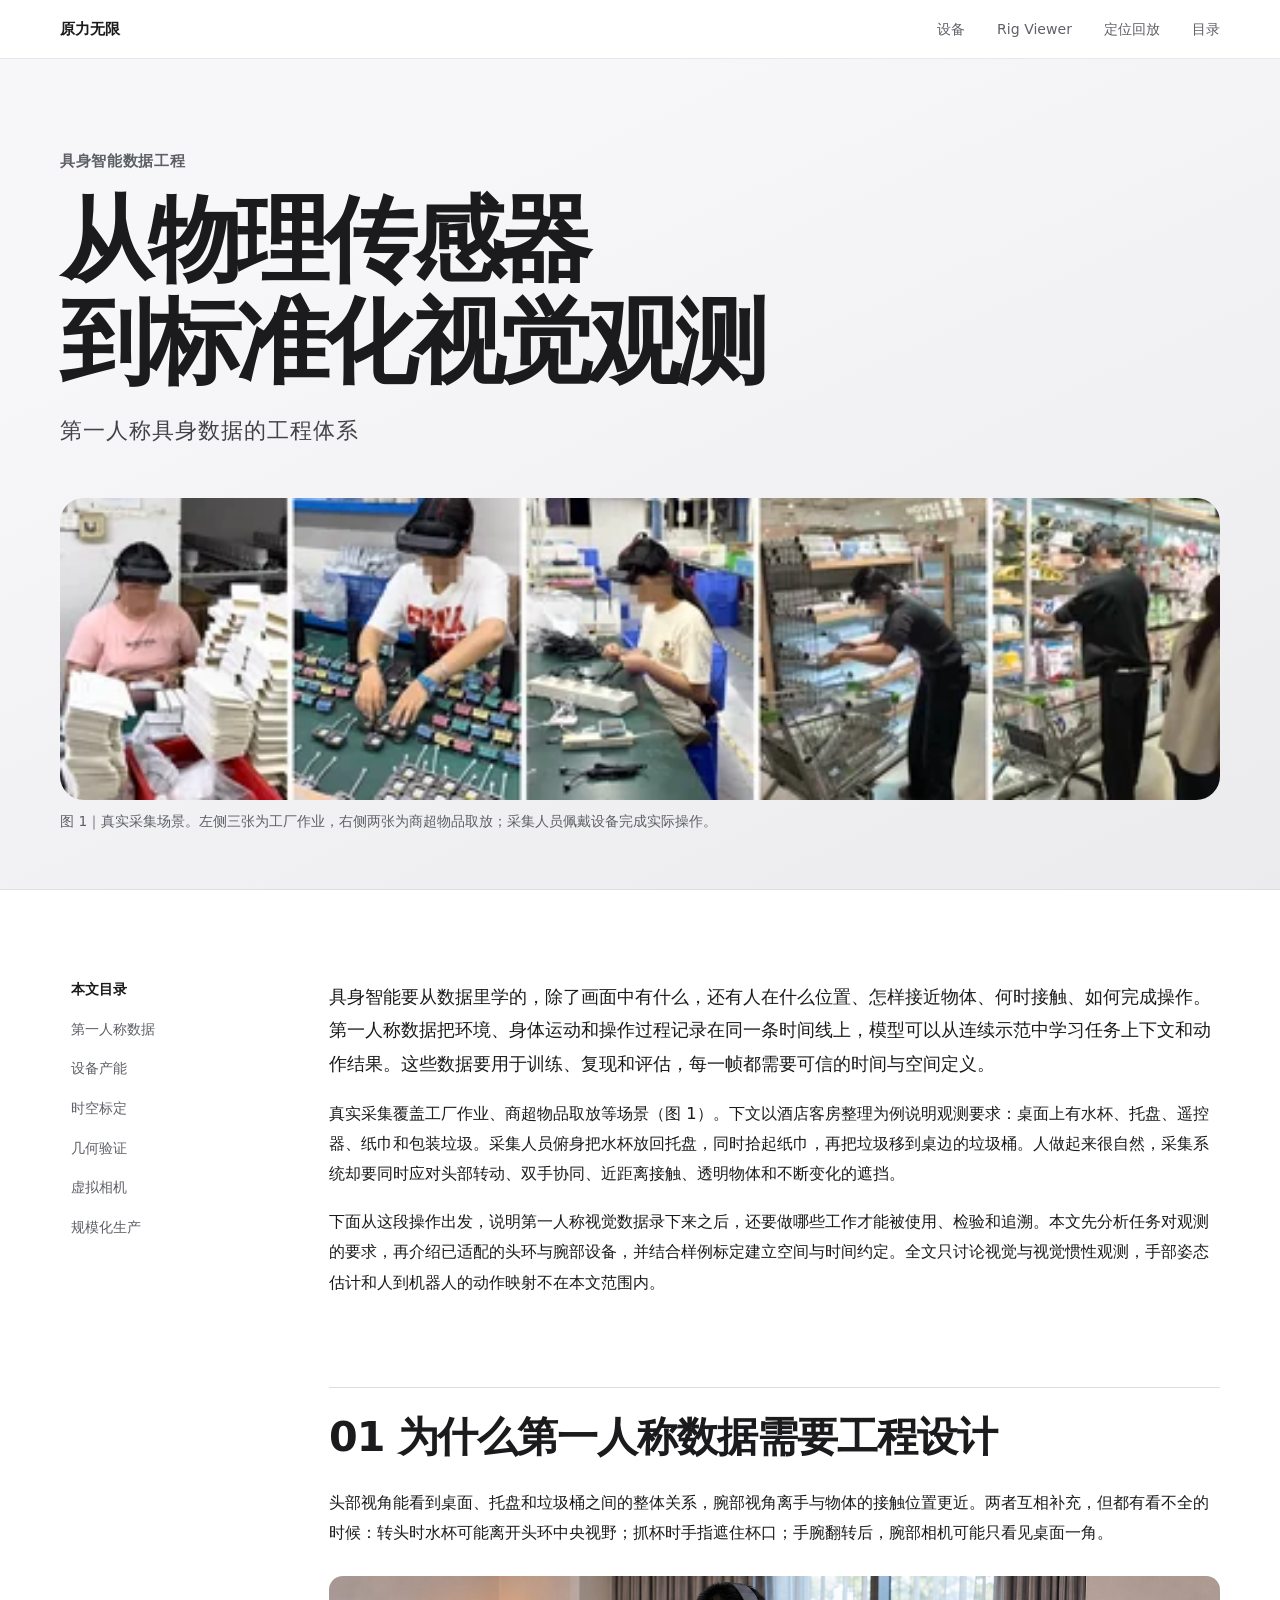
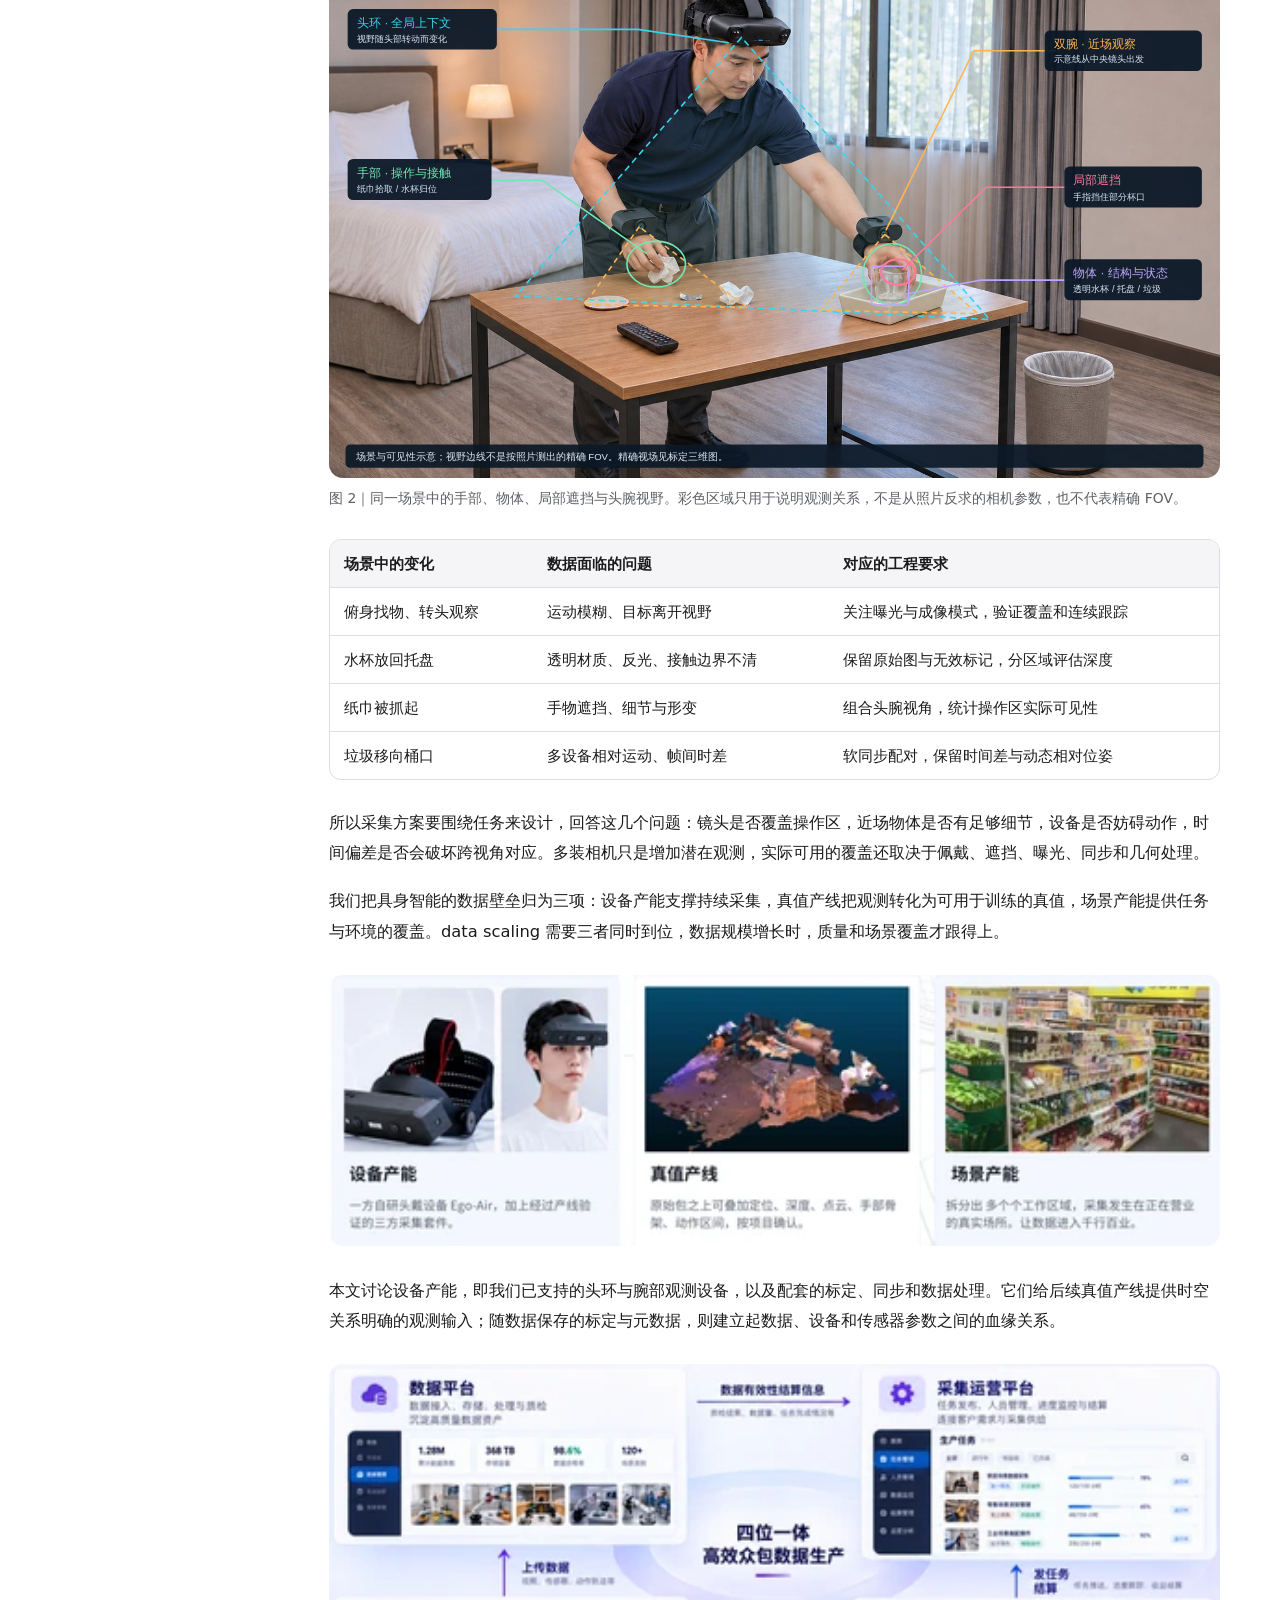
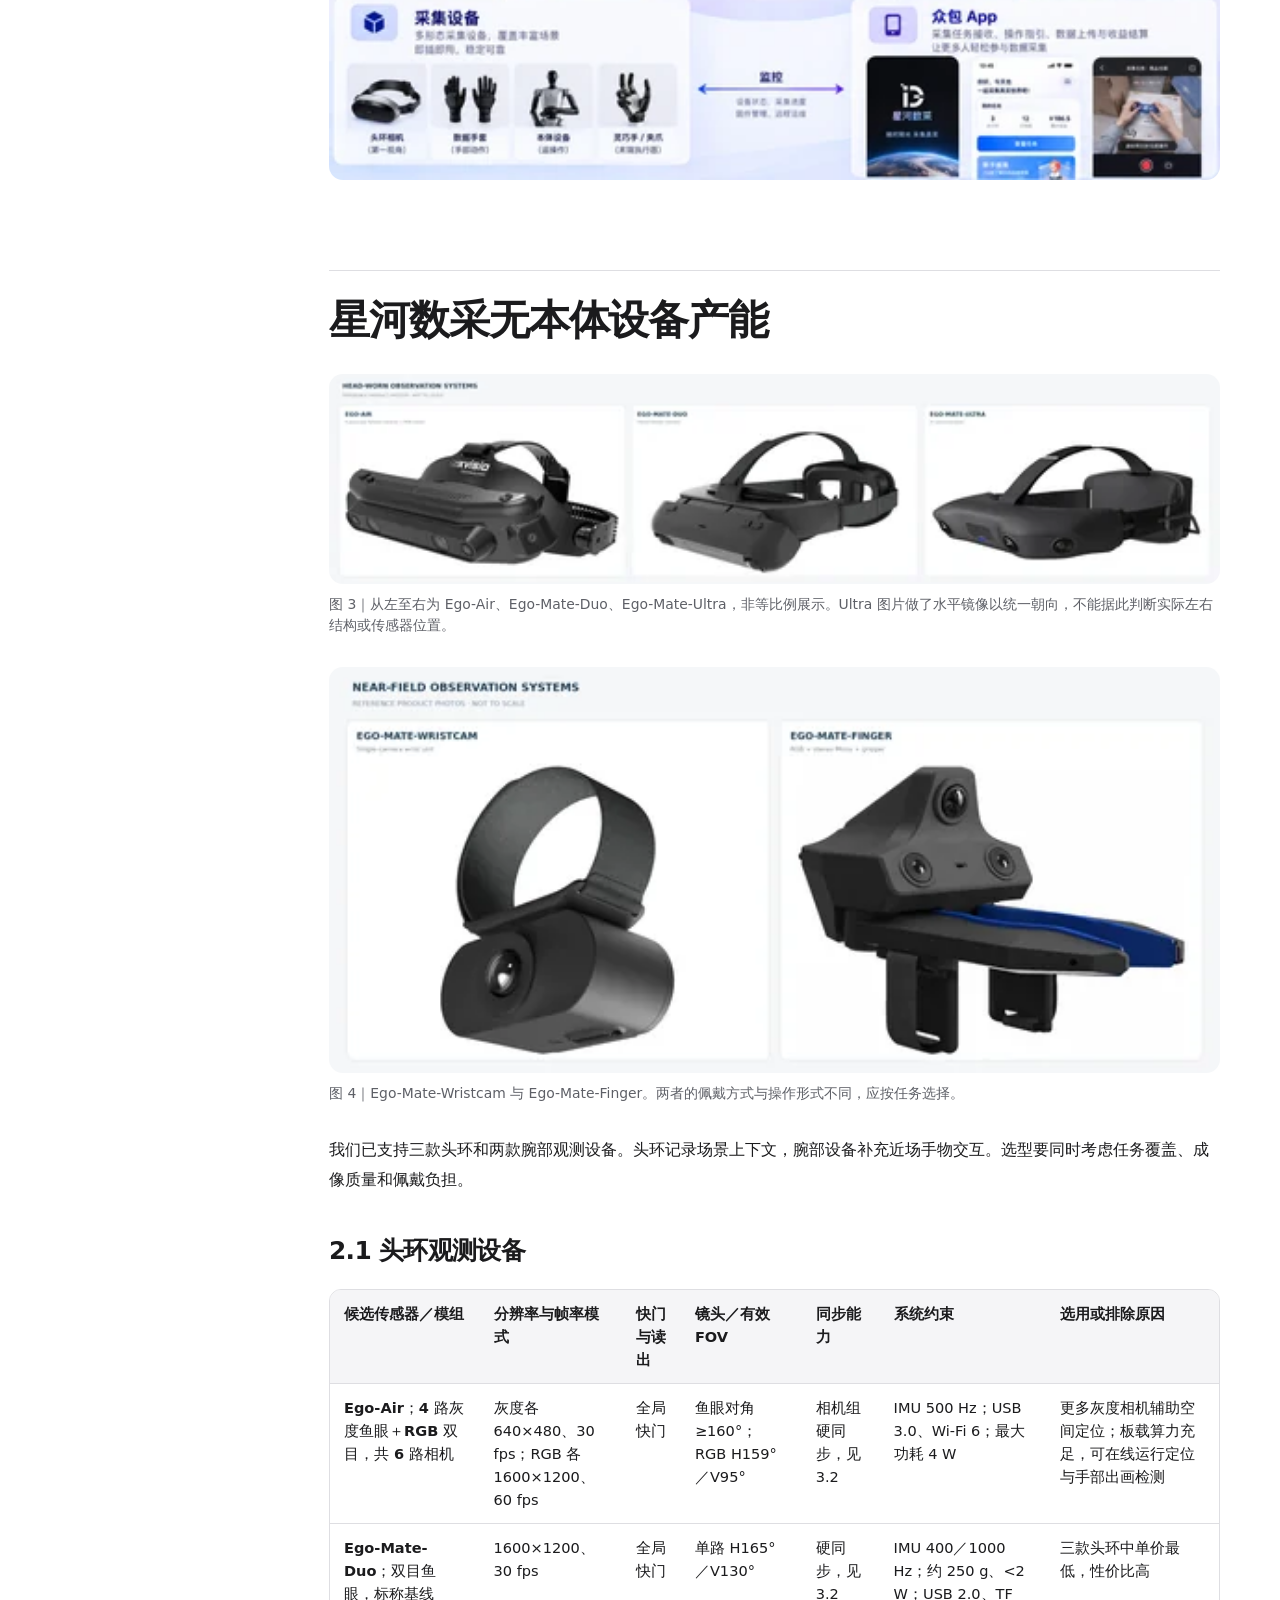
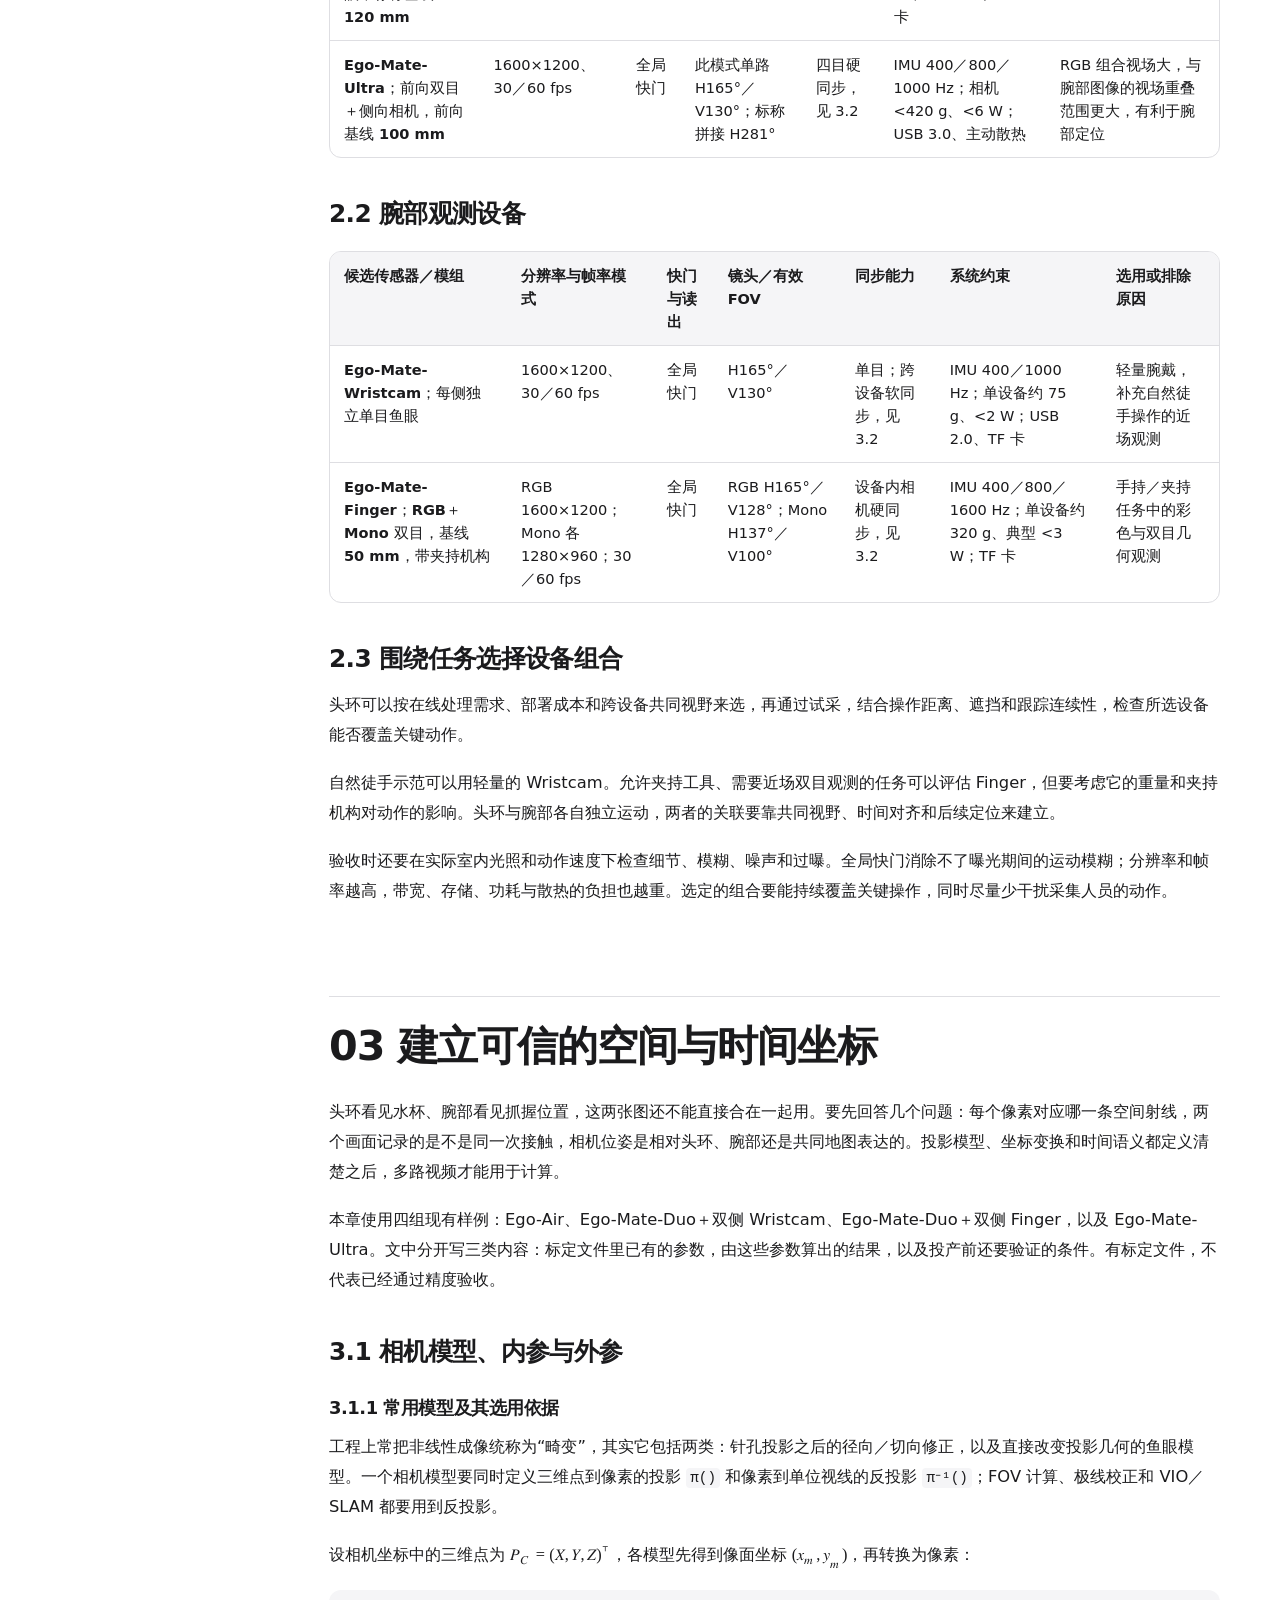
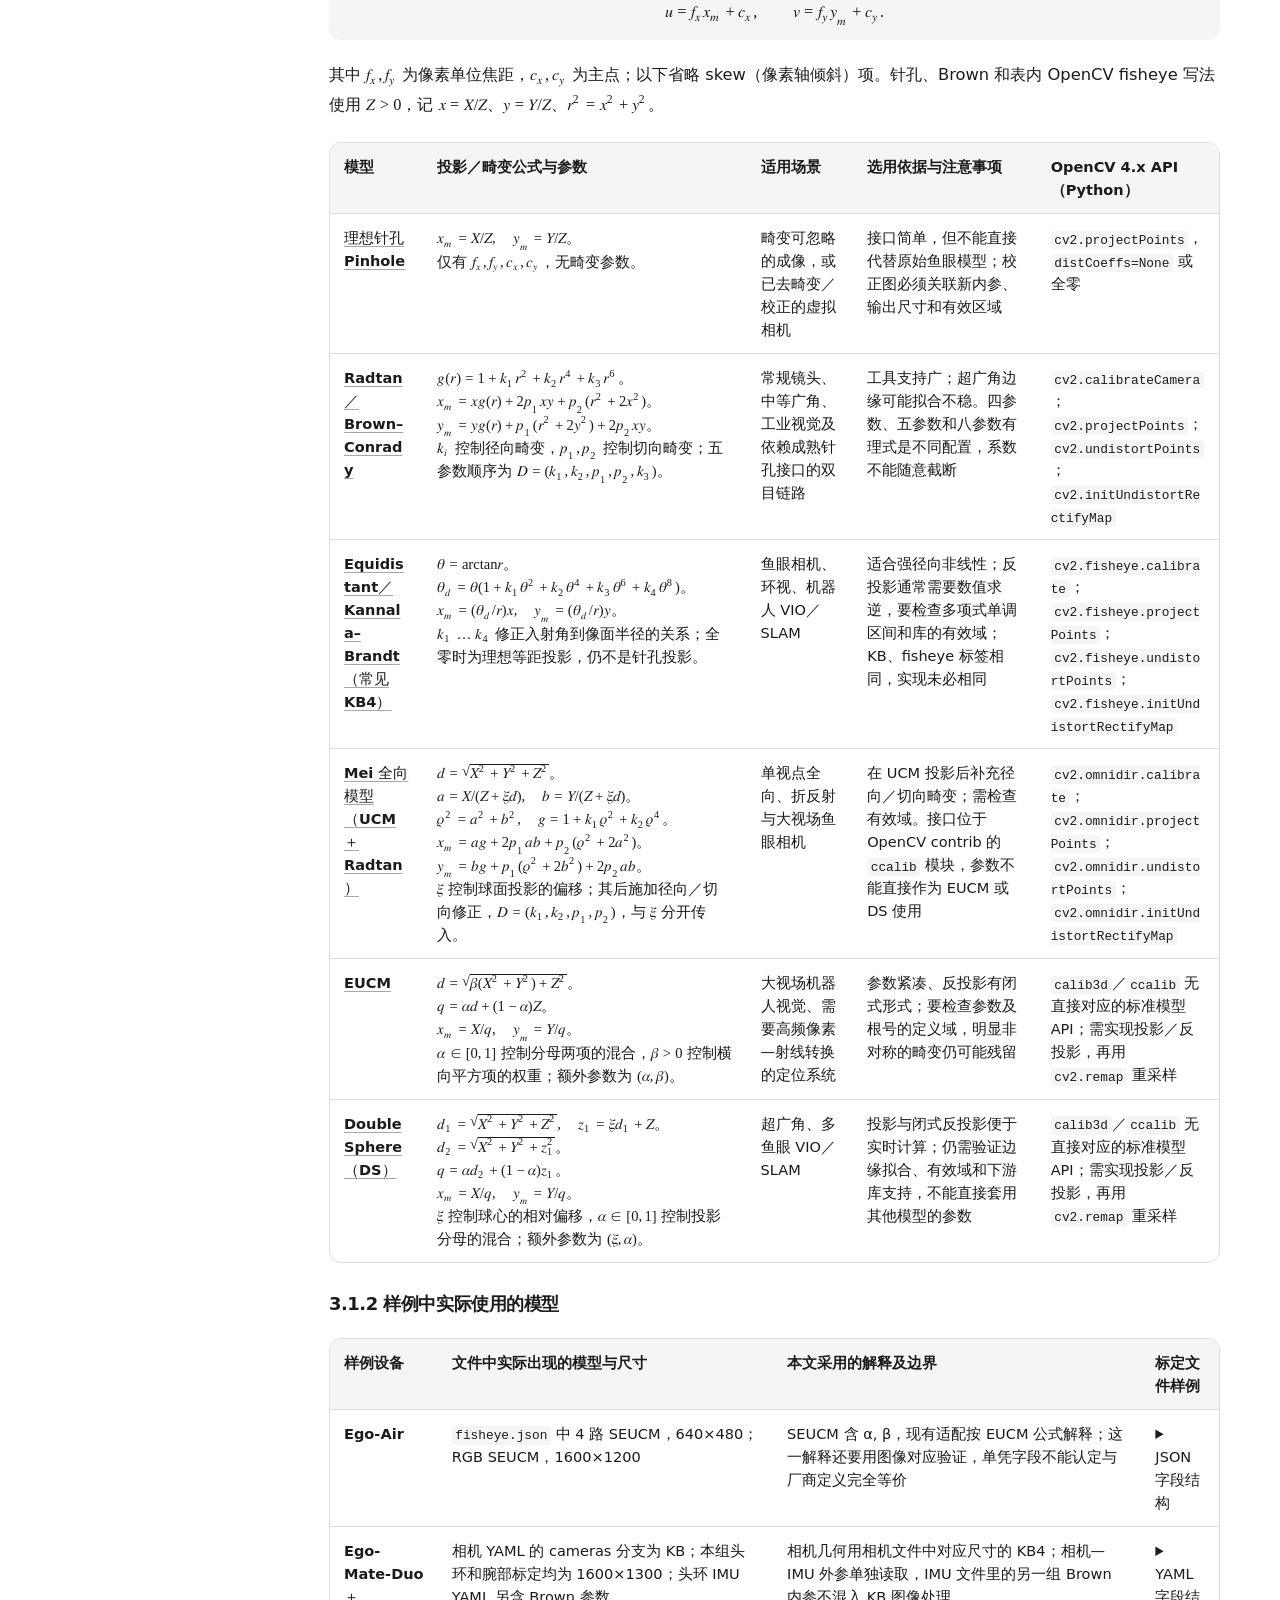
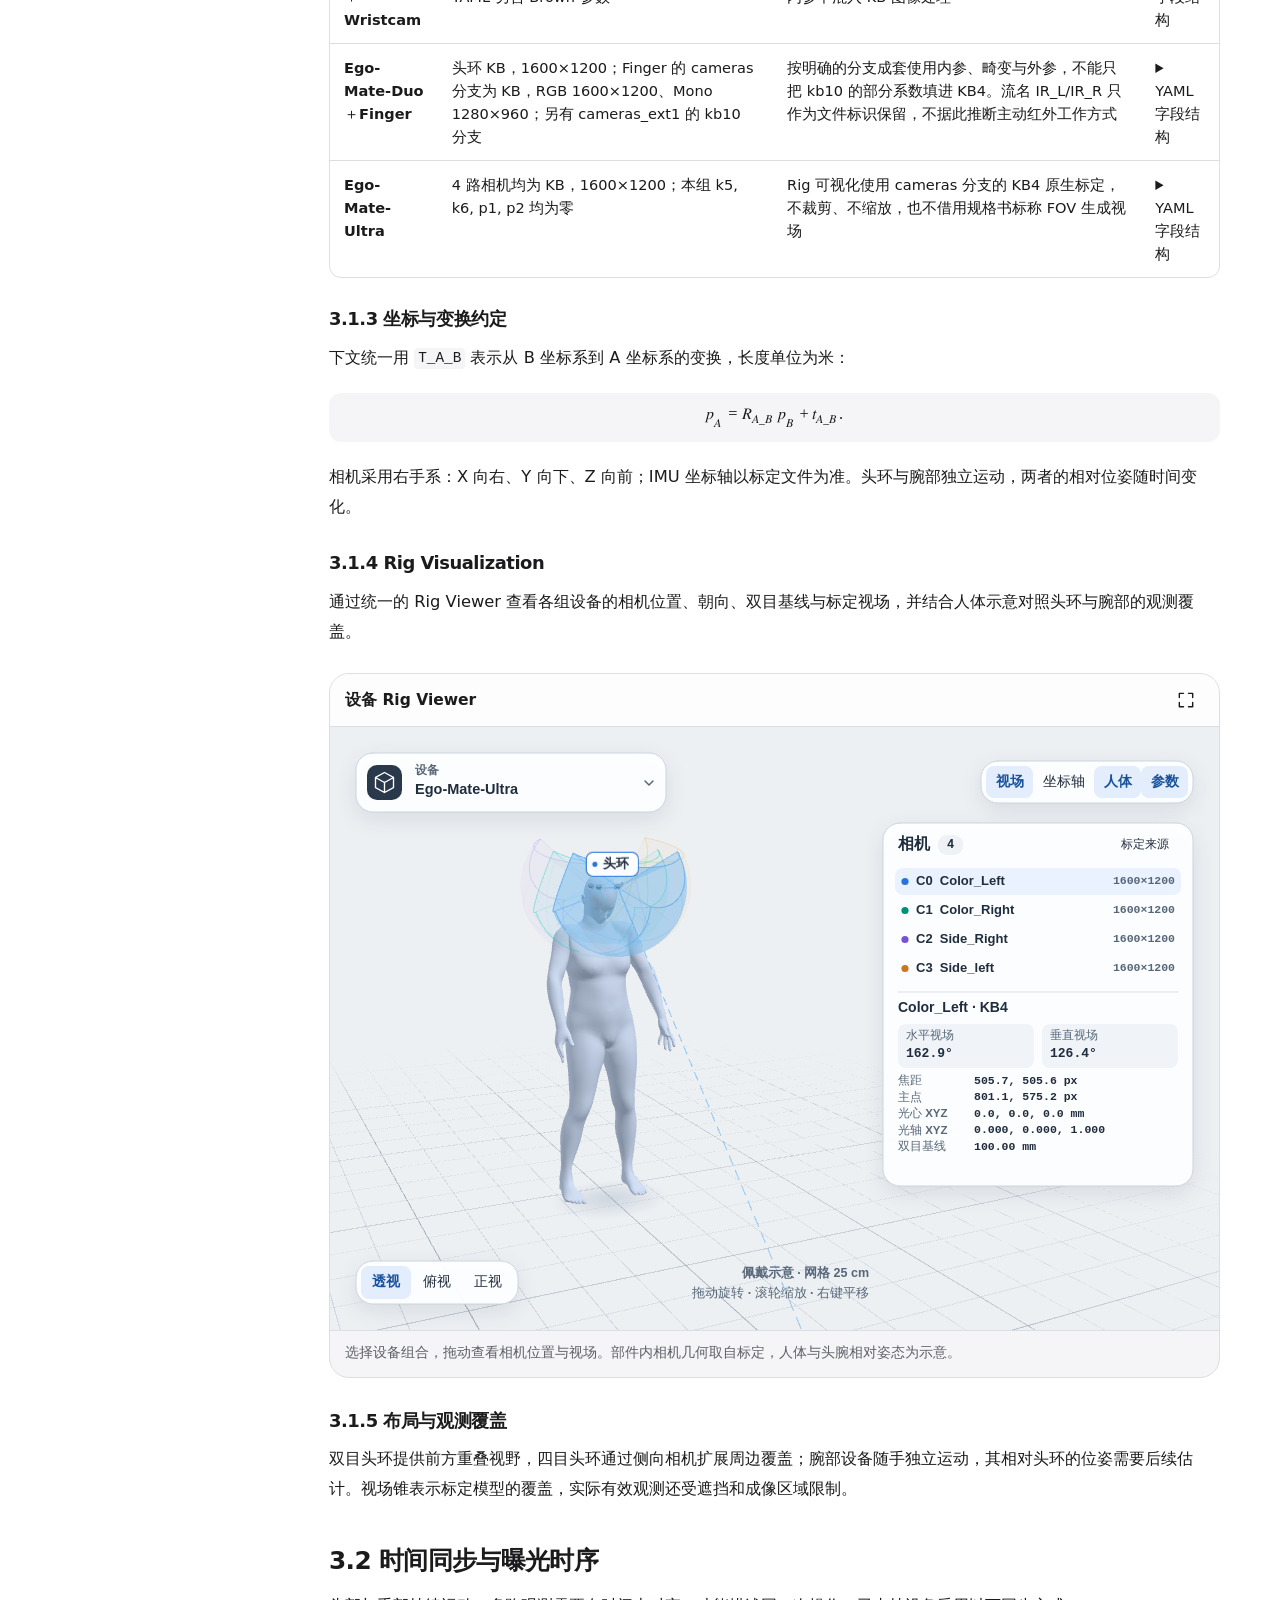
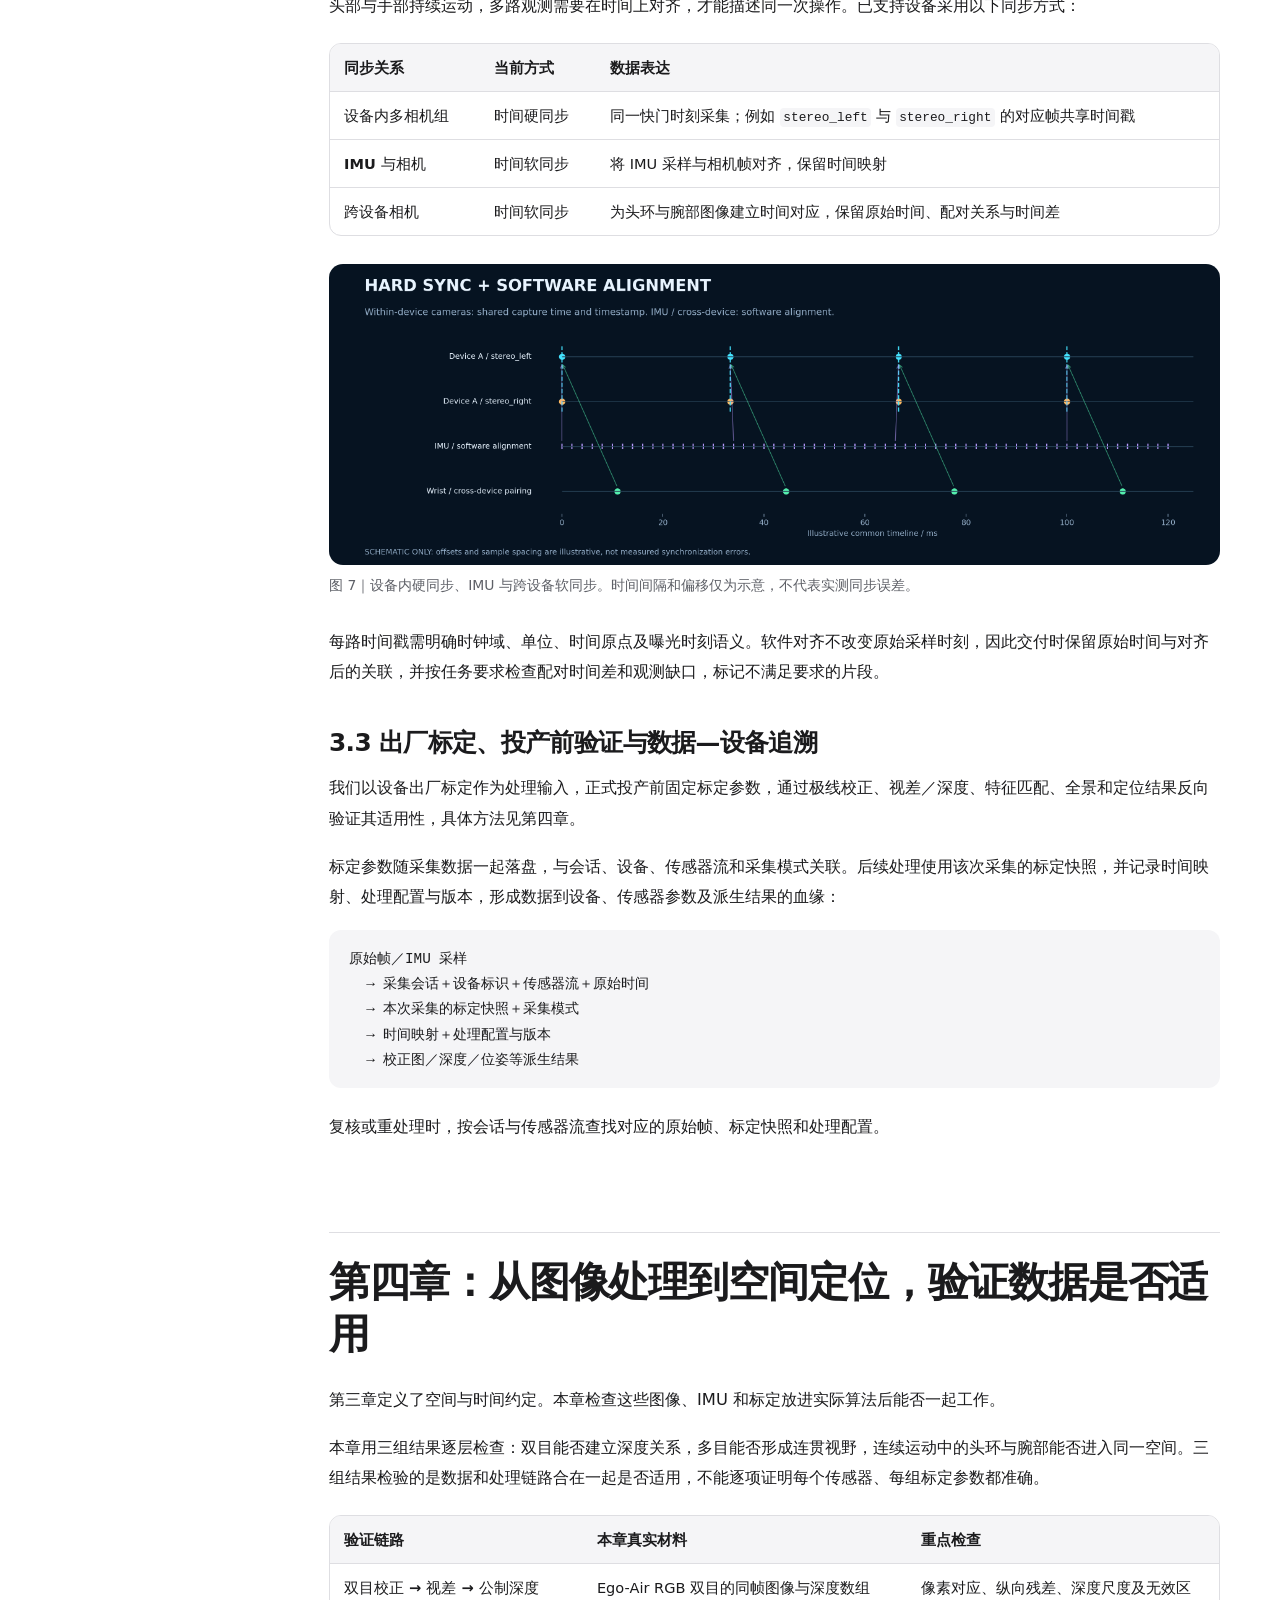
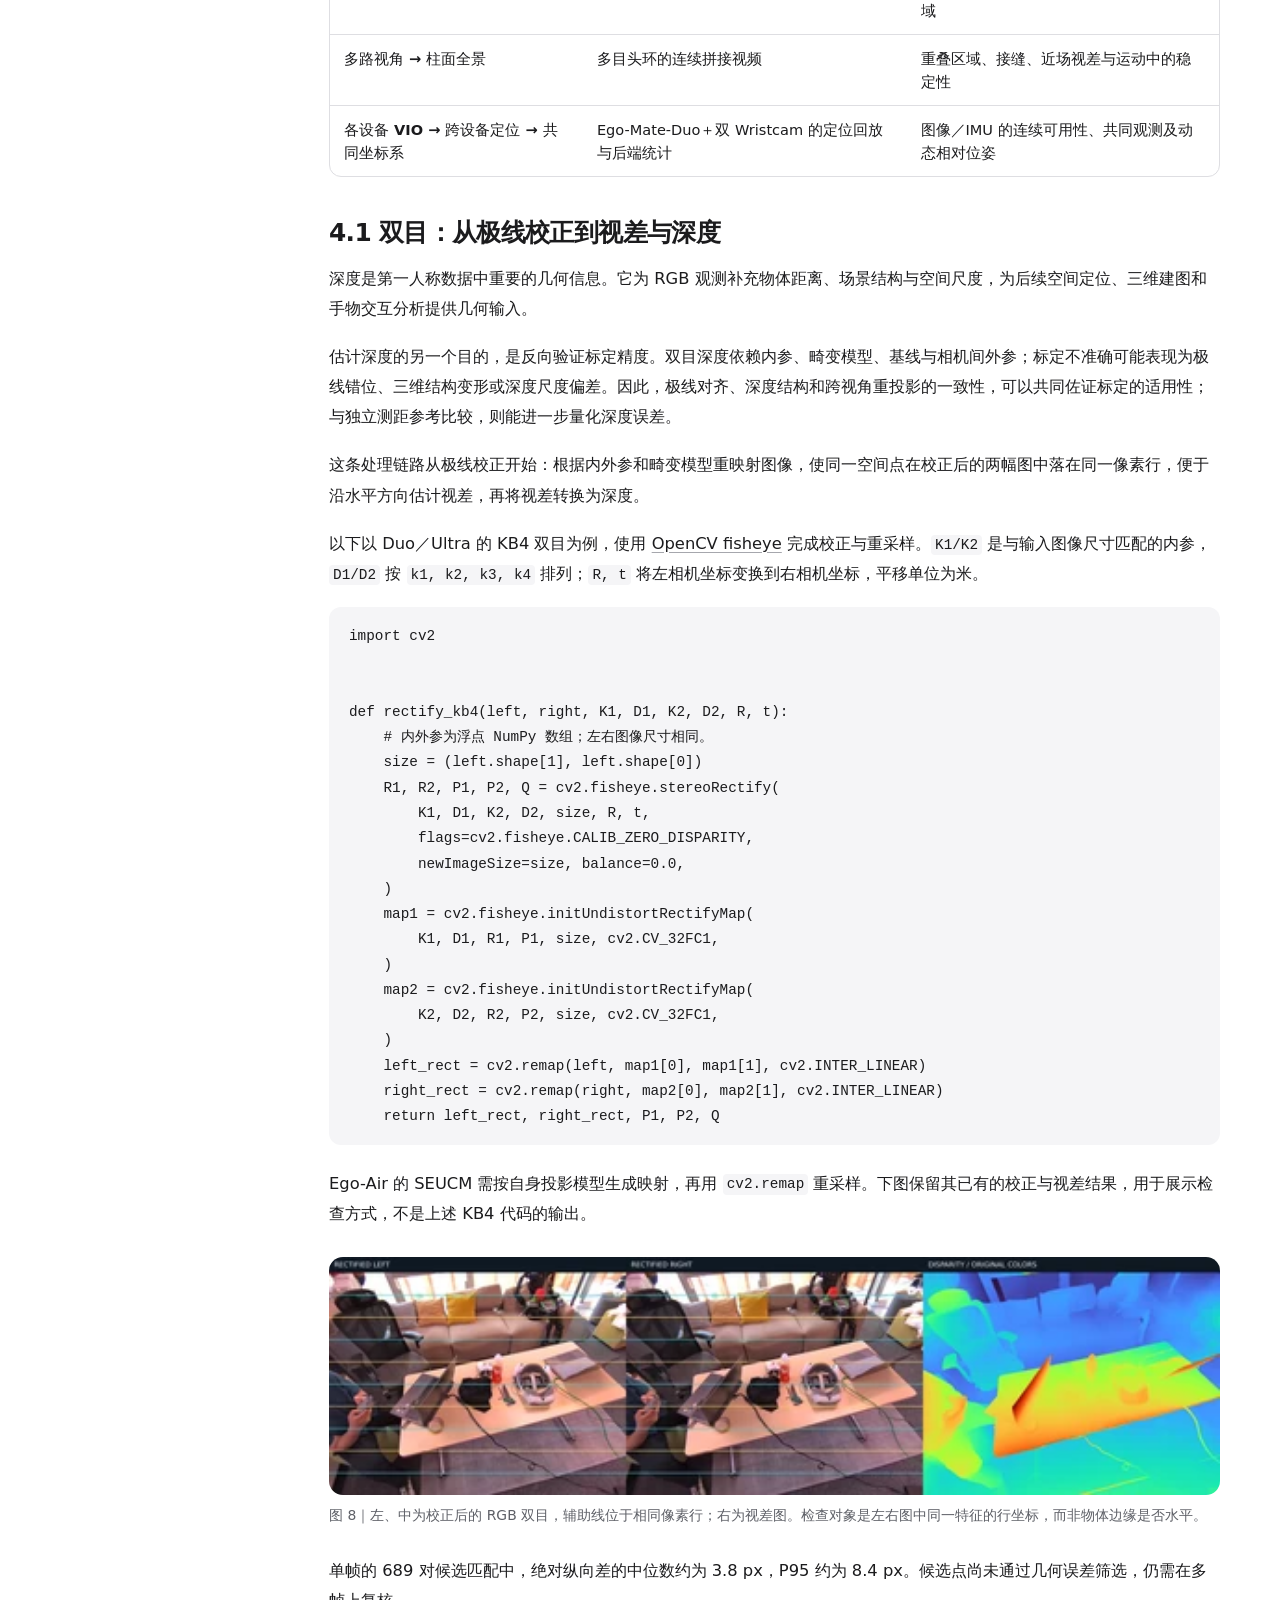
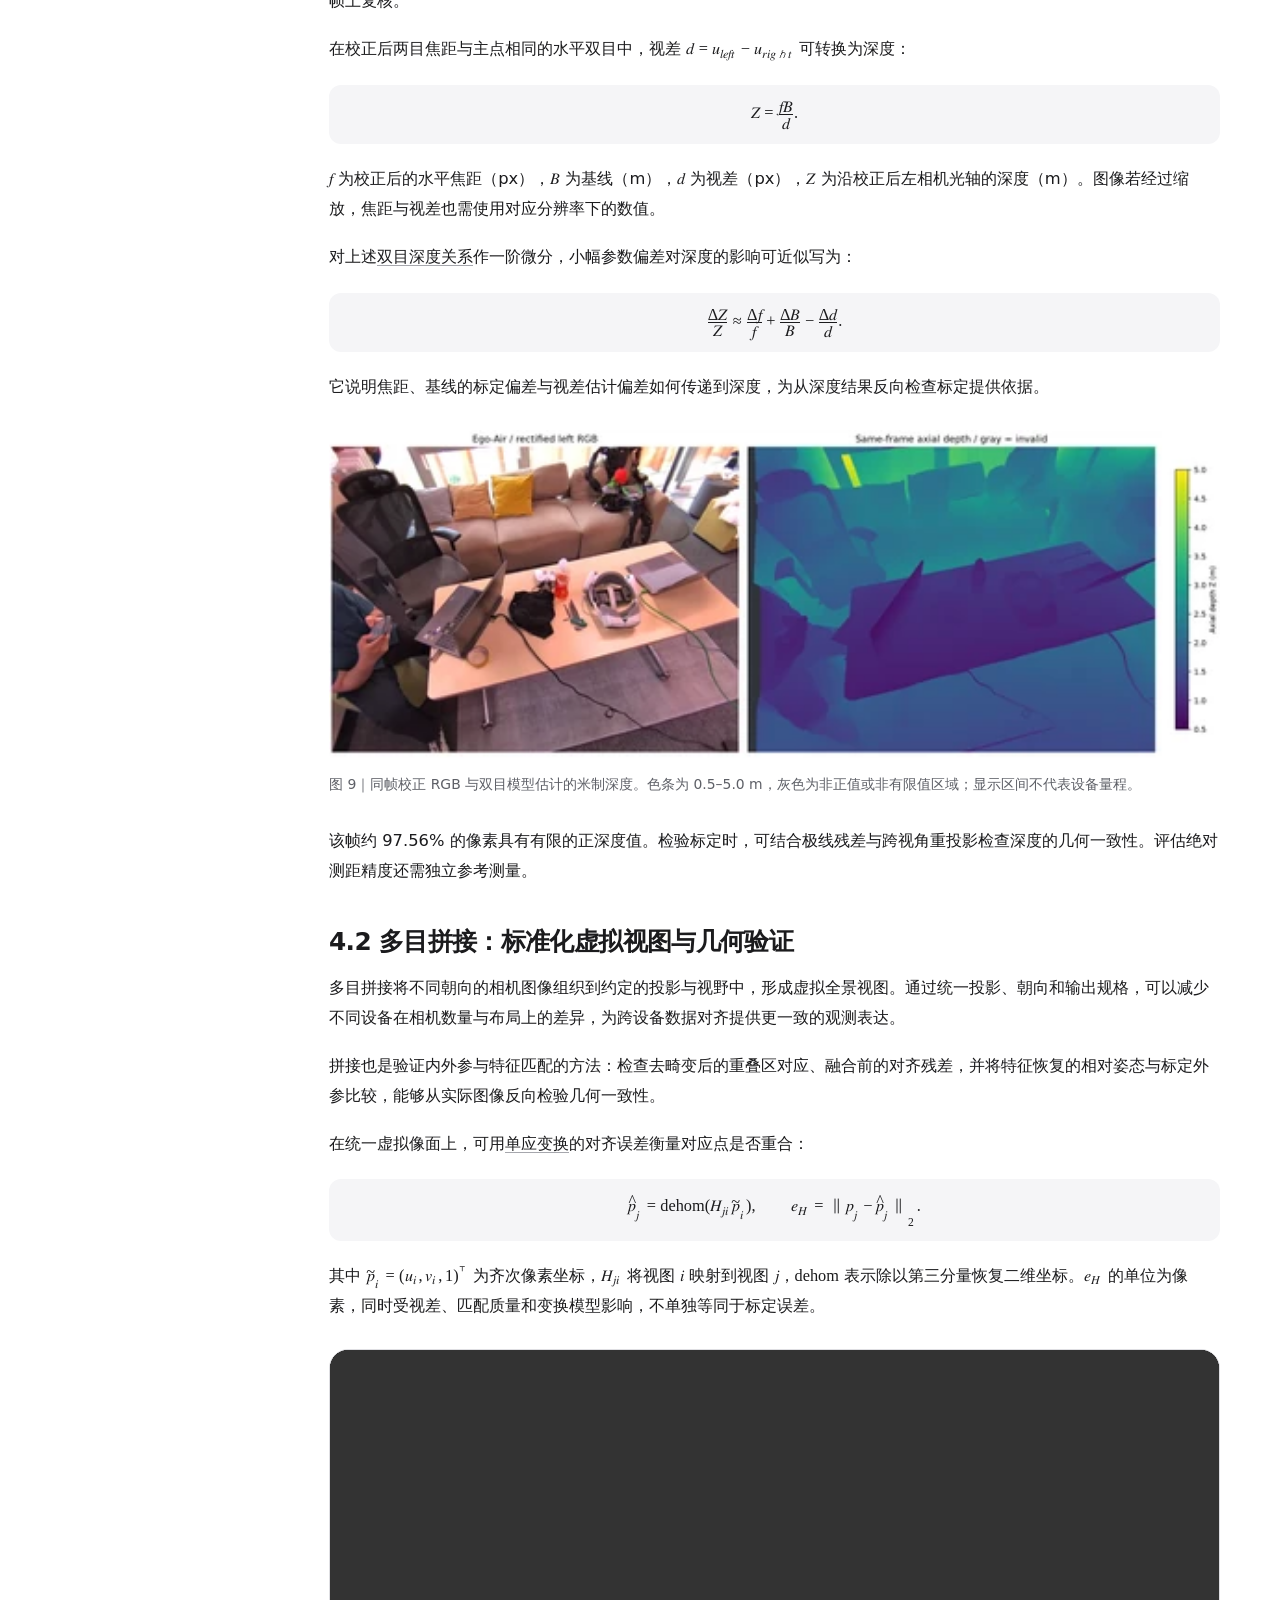
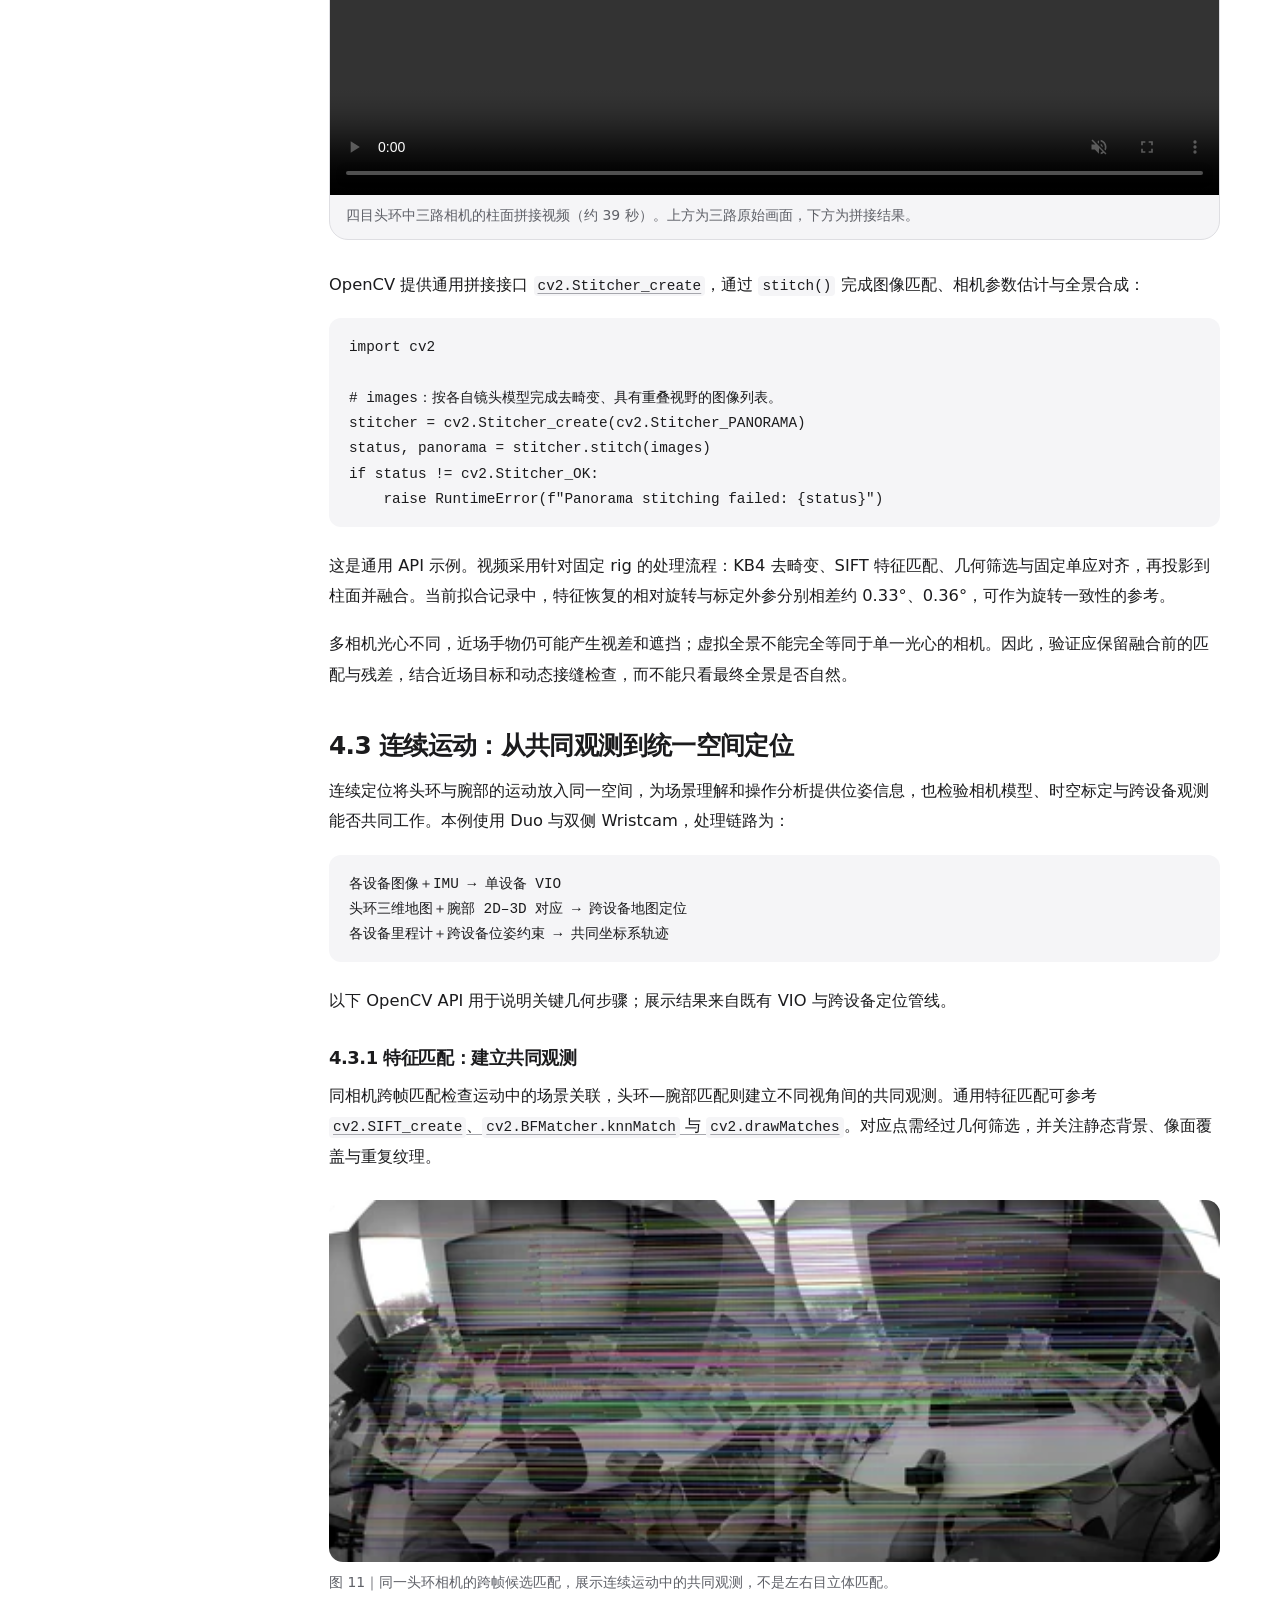
==== commit c740ddf8: "Optimize GitHub Pages image loading" ====
--- a/index.html
+++ b/index.html
@@ -28,7 +28,19 @@
         <p class="eyebrow">具身智能数据工程</p>
         <h1 id="title"><span>从物理传感器</span><span>到标准化视觉观测</span></h1>
         <p class="hero-deck">第一人称具身数据的工程体系</p>
-        <figure><img width="3064" height="800" decoding="async" src="./assets/real_capture_scenes_5x1.jpg" alt="工厂作业与商超物品取放的五张真实采集照片，一行五列" /><figcaption>图 1｜真实采集场景。左侧三张为工厂作业，右侧两张为商超物品取放；采集人员佩戴设备完成实际操作。</figcaption></figure>
+        <figure>
+          <picture>
+            <source type="image/webp"
+              srcset="./assets/real_capture_scenes_5x1-480.webp 480w,
+                ./assets/real_capture_scenes_5x1-800.webp 800w,
+                ./assets/real_capture_scenes_5x1-1200.webp 1200w,
+                ./assets/real_capture_scenes_5x1-1800.webp 1800w,
+                ./assets/real_capture_scenes_5x1-2360.webp 2360w"
+              sizes="(max-width: 430px) calc(100vw - 32px), min(1180px, calc(100vw - min(10vw, 120px)))">
+            <img fetchpriority="high" width="3064" height="800" decoding="async" src="./assets/real_capture_scenes_5x1.jpg" alt="工厂作业与商超物品取放的五张真实采集照片，一行五列" />
+          </picture>
+          <figcaption>图 1｜真实采集场景。左侧三张为工厂作业，右侧两张为商超物品取放；采集人员佩戴设备完成实际操作。</figcaption>
+        </figure>
       </div>
     </section>
     <div class="layout">
@@ -84,12 +96,50 @@
 </table></div>
 <p>所以采集方案要围绕任务来设计，回答这几个问题：镜头是否覆盖操作区，近场物体是否有足够细节，设备是否妨碍动作，时间偏差是否会破坏跨视角对应。多装相机只是增加潜在观测，实际可用的覆盖还取决于佩戴、遮挡、曝光、同步和几何处理。</p>
 <p>我们把具身智能的数据壁垒归为三项：设备产能支撑持续采集，真值产线把观测转化为可用于训练的真值，场景产能提供任务与环境的覆盖。data scaling 需要三者同时到位，数据规模增长时，质量和场景覆盖才跟得上。</p>
-<figure><img loading="lazy" width="2736" height="832" decoding="async" src="./assets/three_keys.png" alt="数据壁垒的三要素" /></figure>
+<figure>
+  <picture>
+    <source type="image/webp"
+      srcset="./assets/three_keys-480.webp 480w,
+        ./assets/three_keys-960.webp 960w,
+        ./assets/three_keys-1800.webp 1800w"
+      sizes="(max-width: 430px) calc(100vw - 32px), (max-width: 800px) 90vw, calc(min(1180px, calc(100vw - min(10vw, 120px))) - 205px - min(5vw, 72px))">
+    <img loading="lazy" width="2736" height="832" decoding="async" src="./assets/three_keys.png" alt="数据壁垒的三要素" />
+  </picture>
+</figure>
 <p>本文讨论设备产能，即我们已支持的头环与腕部观测设备，以及配套的标定、同步和数据处理。它们给后续真值产线提供时空关系明确的观测输入；随数据保存的标定与元数据，则建立起数据、设备和传感器参数之间的血缘关系。</p>
-<figure><img loading="lazy" width="2300" height="1074" decoding="async" src="./assets/four_components.png" alt="设备产能的四个组成部分" /></figure>
+<figure>
+  <picture>
+    <source type="image/webp"
+      srcset="./assets/four_components-480.webp 480w,
+        ./assets/four_components-960.webp 960w,
+        ./assets/four_components-1800.webp 1800w"
+      sizes="(max-width: 430px) calc(100vw - 32px), (max-width: 800px) 90vw, calc(min(1180px, calc(100vw - min(10vw, 120px))) - 205px - min(5vw, 72px))">
+    <img loading="lazy" width="2300" height="1074" decoding="async" src="./assets/four_components.png" alt="设备产能的四个组成部分" />
+  </picture>
+</figure>
 <h2 id="devices">星河数采无本体设备产能</h2>
-<figure><img loading="lazy" width="3600" height="850" decoding="async" src="./assets/products_headsets_side.jpg" alt="Ego-Air、Ego-Mate-Duo 与 Ego-Mate-Ultra 头环设备侧面外观示例" /><figcaption>图 3｜从左至右为 Ego-Air、Ego-Mate-Duo、Ego-Mate-Ultra，非等比例展示。Ultra 图片做了水平镜像以统一朝向，不能据此判断实际左右结构或传感器位置。</figcaption></figure>
-<figure><img loading="lazy" width="2100" height="960" decoding="async" src="./assets/products_nearfield.jpg" alt="Mate系列腕部近场设备外观示例" /><figcaption>图 4｜Ego-Mate-Wristcam 与 Ego-Mate-Finger。两者的佩戴方式与操作形式不同，应按任务选择。</figcaption></figure>
+<figure>
+  <picture>
+    <source type="image/webp"
+      srcset="./assets/products_headsets_side-480.webp 480w,
+        ./assets/products_headsets_side-960.webp 960w,
+        ./assets/products_headsets_side-1800.webp 1800w"
+      sizes="(max-width: 430px) calc(100vw - 32px), (max-width: 800px) 90vw, calc(min(1180px, calc(100vw - min(10vw, 120px))) - 205px - min(5vw, 72px))">
+    <img loading="lazy" width="3600" height="850" decoding="async" src="./assets/products_headsets_side.jpg" alt="Ego-Air、Ego-Mate-Duo 与 Ego-Mate-Ultra 头环设备侧面外观示例" />
+  </picture>
+  <figcaption>图 3｜从左至右为 Ego-Air、Ego-Mate-Duo、Ego-Mate-Ultra，非等比例展示。Ultra 图片做了水平镜像以统一朝向，不能据此判断实际左右结构或传感器位置。</figcaption>
+</figure>
+<figure>
+  <picture>
+    <source type="image/webp"
+      srcset="./assets/products_nearfield-480.webp 480w,
+        ./assets/products_nearfield-960.webp 960w,
+        ./assets/products_nearfield-1800.webp 1800w"
+      sizes="(max-width: 430px) calc(100vw - 32px), (max-width: 800px) 90vw, calc(min(1180px, calc(100vw - min(10vw, 120px))) - 205px - min(5vw, 72px))">
+    <img loading="lazy" width="2100" height="960" decoding="async" src="./assets/products_nearfield.jpg" alt="Mate系列腕部近场设备外观示例" />
+  </picture>
+  <figcaption>图 4｜Ego-Mate-Wristcam 与 Ego-Mate-Finger。两者的佩戴方式与操作形式不同，应按任务选择。</figcaption>
+</figure>
 <p>我们已支持三款头环和两款腕部观测设备。头环记录场景上下文，腕部设备补充近场手物交互。选型要同时考虑任务覆盖、成像质量和佩戴负担。</p>
 <h3 id="section-2-1-头环观测设备">2.1 头环观测设备</h3>
 <div class="table-scroll wide" role="region" aria-label="数据表格" tabindex="0"><table>
@@ -362,7 +412,13 @@
 </tr>
 </tbody>
 </table></div>
-<figure><img loading="lazy" width="2880" height="972" decoding="async" src="./assets/time_alignment.png" alt="硬同步相机组、IMU 与跨设备相机的时间关系示意" /><figcaption>图 7｜设备内硬同步、IMU 与跨设备软同步。时间间隔和偏移仅为示意，不代表实测同步误差。</figcaption></figure>
+<figure>
+  <picture>
+    <source type="image/webp" srcset="./assets/time_alignment.webp">
+    <img loading="lazy" width="2880" height="972" decoding="async" src="./assets/time_alignment.png" alt="硬同步相机组、IMU 与跨设备相机的时间关系示意" />
+  </picture>
+  <figcaption>图 7｜设备内硬同步、IMU 与跨设备软同步。时间间隔和偏移仅为示意，不代表实测同步误差。</figcaption>
+</figure>
 <p>每路时间戳需明确时钟域、单位、时间原点及曝光时刻语义。软件对齐不改变原始采样时刻，因此交付时保留原始时间与对齐后的关联，并按任务要求检查配对时间差和观测缺口，标记不满足要求的片段。</p>
 <h3 id="section-3-3-出厂标定-投产前验证与数据-设备追溯">3.3 出厂标定、投产前验证与数据—设备追溯</h3>
 <p>我们以设备出厂标定作为处理输入，正式投产前固定标定参数，通过极线校正、视差／深度、特征匹配、全景和定位结果反向验证其适用性，具体方法见第四章。</p>
@@ -430,7 +486,17 @@
     return left_rect, right_rect, P1, P2, Q
 </code></pre>
 <p>Ego-Air 的 SEUCM 需按自身投影模型生成映射，再用 <code>cv2.remap</code> 重采样。下图保留其已有的校正与视差结果，用于展示检查方式，不是上述 KB4 代码的输出。</p>
-<figure><img loading="lazy" width="4800" height="1284" decoding="async" src="./assets/stereo_rectified_guides.png" alt="Ego-Air 校正后的左右图、同高度水平辅助线与原始视差可视化" /><figcaption>图 8｜左、中为校正后的 RGB 双目，辅助线位于相同像素行；右为视差图。检查对象是左右图中同一特征的行坐标，而非物体边缘是否水平。</figcaption></figure>
+<figure>
+  <picture>
+    <source type="image/webp"
+      srcset="./assets/stereo_rectified_guides-480.webp 480w,
+        ./assets/stereo_rectified_guides-960.webp 960w,
+        ./assets/stereo_rectified_guides-1800.webp 1800w"
+      sizes="(max-width: 430px) calc(100vw - 32px), (max-width: 800px) 90vw, calc(min(1180px, calc(100vw - min(10vw, 120px))) - 205px - min(5vw, 72px))">
+    <img loading="lazy" width="4800" height="1284" decoding="async" src="./assets/stereo_rectified_guides.png" alt="Ego-Air 校正后的左右图、同高度水平辅助线与原始视差可视化" />
+  </picture>
+  <figcaption>图 8｜左、中为校正后的 RGB 双目，辅助线位于相同像素行；右为视差图。检查对象是左右图中同一特征的行坐标，而非物体边缘是否水平。</figcaption>
+</figure>
 <p>单帧的 689 对候选匹配中，绝对纵向差的中位数约为 3.8 px，P95 约为 8.4 px。候选点尚未通过几何误差筛选，仍需在多帧上复核。</p>
 <p>在校正后两目焦距与主点相同的水平双目中，视差 <span class="katex"><math xmlns="http://www.w3.org/1998/Math/MathML"><semantics><mrow><mi>d</mi><mo>=</mo><msub><mi>u</mi><mrow><mi>l</mi><mi>e</mi><mi>f</mi><mi>t</mi></mrow></msub><mo>−</mo><msub><mi>u</mi><mrow><mi>r</mi><mi>i</mi><mi>g</mi><mi>h</mi><mi>t</mi></mrow></msub></mrow><annotation encoding="application/x-tex">d=u_{left}-u_{right}</annotation></semantics></math></span> 可转换为深度：</p>
 <div class="equation"><span class="katex"><math xmlns="http://www.w3.org/1998/Math/MathML" display="block"><semantics><mrow><mi>Z</mi><mo>=</mo><mfrac><mrow><mi>f</mi><mi>B</mi></mrow><mi>d</mi></mfrac><mi mathvariant="normal">.</mi></mrow><annotation encoding="application/x-tex">Z=\frac{fB}{d}.</annotation></semantics></math></span></div>
@@ -442,7 +508,17 @@
 +\frac{\Delta B}{B}
 -\frac{\Delta d}{d}.</annotation></semantics></math></span></div>
 <p>它说明焦距、基线的标定偏差与视差估计偏差如何传递到深度，为从深度结果反向检查标定提供依据。</p>
-<figure><img loading="lazy" width="2560" height="960" decoding="async" src="./assets/stereo_metric_depth.png" alt="Ego-Air 同帧 RGB 与带米制色条的轴向深度" /><figcaption>图 9｜同帧校正 RGB 与双目模型估计的米制深度。色条为 0.5–5.0 m，灰色为非正值或非有限值区域；显示区间不代表设备量程。</figcaption></figure>
+<figure>
+  <picture>
+    <source type="image/webp"
+      srcset="./assets/stereo_metric_depth-480.webp 480w,
+        ./assets/stereo_metric_depth-960.webp 960w,
+        ./assets/stereo_metric_depth-1800.webp 1800w"
+      sizes="(max-width: 430px) calc(100vw - 32px), (max-width: 800px) 90vw, calc(min(1180px, calc(100vw - min(10vw, 120px))) - 205px - min(5vw, 72px))">
+    <img loading="lazy" width="2560" height="960" decoding="async" src="./assets/stereo_metric_depth.png" alt="Ego-Air 同帧 RGB 与带米制色条的轴向深度" />
+  </picture>
+  <figcaption>图 9｜同帧校正 RGB 与双目模型估计的米制深度。色条为 0.5–5.0 m，灰色为非正值或非有限值区域；显示区间不代表设备量程。</figcaption>
+</figure>
 <p>该帧约 97.56% 的像素具有有限的正深度值。检验标定时，可结合极线残差与跨视角重投影检查深度的几何一致性。评估绝对测距精度还需独立参考测量。</p>
 <h3 id="section-4-2-多目拼接-标准化虚拟视图与几何验证">4.2 多目拼接：标准化虚拟视图与几何验证</h3>
 <p>多目拼接将不同朝向的相机图像组织到约定的投影与视野中，形成虚拟全景视图。通过统一投影、朝向和输出规格，可以减少不同设备在相机数量与布局上的差异，为跨设备数据对齐提供更一致的观测表达。</p>
@@ -472,8 +548,28 @@
 <p>以下 OpenCV API 用于说明关键几何步骤；展示结果来自既有 VIO 与跨设备定位管线。</p>
 <h4 id="section-4-3-1-特征匹配-建立共同观测">4.3.1 特征匹配：建立共同观测</h4>
 <p>同相机跨帧匹配检查运动中的场景关联，头环—腕部匹配则建立不同视角间的共同观测。通用特征匹配可参考 <a href="https://docs.opencv.org/4.13.0/dc/dc3/tutorial_py_matcher.html"><code>cv2.SIFT_create</code>、<code>cv2.BFMatcher.knnMatch</code> 与 <code>cv2.drawMatches</code></a>。对应点需经过几何筛选，并关注静态背景、像面覆盖与重复纹理。</p>
-<figure><img loading="lazy" width="3200" height="1300" decoding="async" src="./assets/head_cam0_match.png" alt="头环 head cam0 两张图像之间的特征匹配" /><figcaption>图 11｜同一头环相机的跨帧候选匹配，展示连续运动中的共同观测，不是左右目立体匹配。</figcaption></figure>
-<figure><img loading="lazy" width="3200" height="1300" decoding="async" src="./assets/head_cam0_left_wrist_match.png" alt="头环 head cam0 与左 Wristcam 图像之间的特征匹配" /><figcaption>图 12｜头环与左腕的跨设备候选匹配。视角、尺度与遮挡不同，仍可建立共同场景对应；定位还需进一步关联三维地图点。</figcaption></figure>
+<figure>
+  <picture>
+    <source type="image/webp"
+      srcset="./assets/head_cam0_match-480.webp 480w,
+        ./assets/head_cam0_match-960.webp 960w,
+        ./assets/head_cam0_match-1800.webp 1800w"
+      sizes="(max-width: 430px) calc(100vw - 32px), (max-width: 800px) 90vw, calc(min(1180px, calc(100vw - min(10vw, 120px))) - 205px - min(5vw, 72px))">
+    <img loading="lazy" width="3200" height="1300" decoding="async" src="./assets/head_cam0_match.png" alt="头环 head cam0 两张图像之间的特征匹配" />
+  </picture>
+  <figcaption>图 11｜同一头环相机的跨帧候选匹配，展示连续运动中的共同观测，不是左右目立体匹配。</figcaption>
+</figure>
+<figure>
+  <picture>
+    <source type="image/webp"
+      srcset="./assets/head_cam0_left_wrist_match-480.webp 480w,
+        ./assets/head_cam0_left_wrist_match-960.webp 960w,
+        ./assets/head_cam0_left_wrist_match-1800.webp 1800w"
+      sizes="(max-width: 430px) calc(100vw - 32px), (max-width: 800px) 90vw, calc(min(1180px, calc(100vw - min(10vw, 120px))) - 205px - min(5vw, 72px))">
+    <img loading="lazy" width="3200" height="1300" decoding="async" src="./assets/head_cam0_left_wrist_match.png" alt="头环 head cam0 与左 Wristcam 图像之间的特征匹配" />
+  </picture>
+  <figcaption>图 12｜头环与左腕的跨设备候选匹配。视角、尺度与遮挡不同，仍可建立共同场景对应；定位还需进一步关联三维地图点。</figcaption>
+</figure>
 <h4 id="section-4-3-2-地图点回投-检查跨帧几何一致性">4.3.2 地图点回投：检查跨帧几何一致性</h4>
 <p>固定较早关键帧估计的三维地图点，用后续位姿和相机模型重新投影，比较预测位置与实际观测。针孔／Brown 模型可参考 <a href="https://docs.opencv.org/4.13.0/d9/d0c/group__calib3d.html"><code>cv2.projectPoints</code></a>，KB4 模型对应 <a href="https://docs.opencv.org/4.13.0/db/d58/group__calib3d__fisheye.html"><code>cv2.fisheye.projectPoints</code></a>。</p>
 <p>单个地图点的重投影误差为：</p>
@@ -481,11 +577,30 @@
 u_k-\pi_C\!\left(R_{C\_M}X_k+t_{C\_M}\right)
 \right\rVert_2.</annotation></semantics></math></span></div>
 <p>其中 <span class="katex"><math xmlns="http://www.w3.org/1998/Math/MathML"><semantics><mrow><msub><mi>X</mi><mi>k</mi></msub></mrow><annotation encoding="application/x-tex">X_k</annotation></semantics></math></span> 为三维地图点，<span class="katex"><math xmlns="http://www.w3.org/1998/Math/MathML"><semantics><mrow><msub><mi>u</mi><mi>k</mi></msub></mrow><annotation encoding="application/x-tex">u_k</annotation></semantics></math></span> 为实际像素观测，<span class="katex"><math xmlns="http://www.w3.org/1998/Math/MathML"><semantics><mrow><msub><mi>R</mi><mrow><mi>C</mi><mi mathvariant="normal">_</mi><mi>M</mi></mrow></msub><mo separator="true">,</mo><msub><mi>t</mi><mrow><mi>C</mi><mi mathvariant="normal">_</mi><mi>M</mi></mrow></msub></mrow><annotation encoding="application/x-tex">R_{C\_M},t_{C\_M}</annotation></semantics></math></span> 将地图坐标变换到相机坐标，<span class="katex"><math xmlns="http://www.w3.org/1998/Math/MathML"><semantics><mrow><msub><mi>π</mi><mi>C</mi></msub></mrow><annotation encoding="application/x-tex">\pi_C</annotation></semantics></math></span> 包含内参与畸变模型。该误差连接地图、位姿与标定，也是 <a href="https://docs.opencv.org/4.13.0/d5/d1f/calib3d_solvePnP.html">PnP 位姿估计</a>的重要优化依据。</p>
-<figure><img loading="lazy" width="800" height="650" decoding="async" src="./assets/seq_00000112_cam_0.png" alt="头环 head cam0 在关键帧序列号 112 的地图点跨关键帧重投影" /><figcaption>图 13｜绿色圆圈为二维观测，红色叉号为地图点回投；黄／紫线分别表示误差不超过／超过显示阈值 8 px，橙色标记投影无效。8 px 不是验收阈值。</figcaption></figure>
+<figure>
+  <picture>
+    <source type="image/webp"
+      srcset="./assets/seq_00000112_cam_0-480.webp 480w,
+        ./assets/seq_00000112_cam_0-800.webp 800w"
+      sizes="(max-width: 430px) calc(100vw - 32px), (max-width: 800px) 90vw, calc(min(1180px, calc(100vw - min(10vw, 120px))) - 205px - min(5vw, 72px))">
+    <img loading="lazy" width="800" height="650" decoding="async" src="./assets/seq_00000112_cam_0.png" alt="头环 head cam0 在关键帧序列号 112 的地图点跨关键帧重投影" />
+  </picture>
+  <figcaption>图 13｜绿色圆圈为二维观测，红色叉号为地图点回投；黄／紫线分别表示误差不超过／超过显示阈值 8 px，橙色标记投影无效。8 px 不是验收阈值。</figcaption>
+</figure>
 <p>图中关键帧有 49 条有效观测，重投影误差中位数为 1.53 px、P95 为 6.19 px，单位为 800×650 图像上的像素。它检查地图点、位姿与标定的共同一致性；这些量来自同一定位管线，不是独立精度真值。</p>
 <h4 id="section-4-3-3-地图定位-将头环与腕部放入同一空间">4.3.3 地图定位：将头环与腕部放入同一空间</h4>
 <p>将腕部图像特征关联到头环的三维 Landmark，形成 2D–3D 对应，再估计腕部在地图中的位姿。单相机定位可参考 <a href="https://docs.opencv.org/4.13.0/d5/d1f/calib3d_solvePnP.html"><code>cv2.solvePnPRansac</code></a>；KB4 图像可先用 <a href="https://docs.opencv.org/4.13.0/db/d58/group__calib3d__fisheye.html"><code>cv2.fisheye.undistortPoints</code></a> 得到归一化像点，再以单位内参、无畸变求解。PnP 返回地图到相机的变换，求逆后才是相机在地图中的位姿。</p>
-<figure><img loading="lazy" width="2830" height="2004" decoding="async" src="./assets/cross_device_debug_oneframe.png" alt="头环三维地图上左右 Wristcam 各一个选中查询帧的匹配地图点" /><figcaption>图 14｜灰色为头环地图；绿／红表示仅左／右腕选中帧匹配的点，紫色为两帧共享点。左右各选一个高内点数的成功查询，非随机抽样，也不是同一时刻。</figcaption></figure>
+<figure>
+  <picture>
+    <source type="image/webp"
+      srcset="./assets/cross_device_debug_oneframe-480.webp 480w,
+        ./assets/cross_device_debug_oneframe-960.webp 960w,
+        ./assets/cross_device_debug_oneframe-1800.webp 1800w"
+      sizes="(max-width: 430px) calc(100vw - 32px), (max-width: 800px) 90vw, calc(min(1180px, calc(100vw - min(10vw, 120px))) - 205px - min(5vw, 72px))">
+    <img loading="lazy" width="2830" height="2004" decoding="async" src="./assets/cross_device_debug_oneframe.png" alt="头环三维地图上左右 Wristcam 各一个选中查询帧的匹配地图点" />
+  </picture>
+  <figcaption>图 14｜灰色为头环地图；绿／红表示仅左／右腕选中帧匹配的点，紫色为两帧共享点。左右各选一个高内点数的成功查询，非随机抽样，也不是同一时刻。</figcaption>
+</figure>
 <p>将跨设备定位约束与各设备的 VIO 里程计共同优化，可得到统一地图中的头环和双腕轨迹。在共同时间 <span class="katex"><math xmlns="http://www.w3.org/1998/Math/MathML"><semantics><mrow><mi>t</mi></mrow><annotation encoding="application/x-tex">t</annotation></semantics></math></span> 下，腕部相对头环的位姿为：</p>
 <div class="equation"><span class="katex"><math xmlns="http://www.w3.org/1998/Math/MathML" display="block"><semantics><mrow><msub><mi>T</mi><mrow><mi>H</mi><mi mathvariant="normal">_</mi><mi>R</mi></mrow></msub><mo stretchy="false">(</mo><mi>t</mi><mo stretchy="false">)</mo><mo>=</mo><msub><mi>T</mi><mrow><mi>M</mi><mi mathvariant="normal">_</mi><mi>H</mi></mrow></msub><mo stretchy="false">(</mo><mi>t</mi><msup><mo stretchy="false">)</mo><mrow><mo>−</mo><mn>1</mn></mrow></msup><mtext> </mtext><msub><mi>T</mi><mrow><mi>M</mi><mi mathvariant="normal">_</mi><mi>R</mi></mrow></msub><mo stretchy="false">(</mo><mi>t</mi><mo stretchy="false">)</mo><mi mathvariant="normal">.</mi></mrow><annotation encoding="application/x-tex">T_{H\_R}(t)=T_{M\_H}(t)^{-1}\,T_{M\_R}(t).</annotation></semantics></math></span></div>
 <p>其中 <span class="katex"><math xmlns="http://www.w3.org/1998/Math/MathML"><semantics><mrow><mi>M</mi></mrow><annotation encoding="application/x-tex">M</annotation></semantics></math></span> 为地图、<span class="katex"><math xmlns="http://www.w3.org/1998/Math/MathML"><semantics><mrow><mi>H</mi></mrow><annotation encoding="application/x-tex">H</annotation></semantics></math></span> 为头环、<span class="katex"><math xmlns="http://www.w3.org/1998/Math/MathML"><semantics><mrow><mi>R</mi></mrow><annotation encoding="application/x-tex">R</annotation></semantics></math></span> 为腕部设备坐标系；相机位姿需先通过设备内外参转换到相应设备坐标系。</p>
@@ -554,7 +669,13 @@
 \end{aligned}</annotation></semantics></math></span></div>
 <p>本配置允许 <code>fx≠fy</code>。若要求方形像素（<code>fx=fy</code>），垂直 FOV 由水平 FOV 和宽高比决定，不能再独立指定为 70°。<code>resize</code> 只改变尺寸；投影与朝向转换需要同时生成图像和对应内参。</p>
 <h3 id="section-5-2-统一投影与朝向-保留光心和真实基线">5.2 统一投影与朝向，保留光心和真实基线</h3>
-<figure><img loading="lazy" width="3840" height="2440" decoding="async" src="./assets/virtual_stereo_geometry.png" alt="虚拟双目转换前后的光轴、投影与真实基线关系" /><figcaption>图 16｜左右虚拟相机共用投影与朝向，保留原光心及基线 B。视锥仅作几何示意，不表示实测 FOV；图片取自已有原理文章。</figcaption></figure>
+<figure>
+  <picture>
+    <source type="image/webp" srcset="./assets/virtual_stereo_geometry.webp">
+    <img loading="lazy" width="3840" height="2440" decoding="async" src="./assets/virtual_stereo_geometry.png" alt="虚拟双目转换前后的光轴、投影与真实基线关系" />
+  </picture>
+  <figcaption>图 16｜左右虚拟相机共用投影与朝向，保留原光心及基线 B。视锥仅作几何示意，不表示实测 FOV；图片取自已有原理文章。</figcaption>
+</figure>
 <p>记物理左、右相机为 1、2，虚拟左、右为 V1、V2。沿用 <code>T_A_B</code> 将 B 系变换到 A 系的约定，<code>t_1_2</code> 表示右光心在物理左坐标系中的位置。</p>
 <p>以真实基线为虚拟 X 轴，参考左相机前向确定其余两轴，再将左右光轴旋转到同一朝向：</p>
 <div class="equation"><span class="katex"><math xmlns="http://www.w3.org/1998/Math/MathML" display="block"><semantics><mtable rowspacing="0.25em" columnalign="right left" columnspacing="0em"><mtr><mtd><mstyle scriptlevel="0" displaystyle="true"><mi>B</mi></mstyle></mtd><mtd><mstyle scriptlevel="0" displaystyle="true"><mrow><mrow></mrow><mo>=</mo><mo stretchy="false">∥</mo><msub><mi>t</mi><mrow><mn>1</mn><mi mathvariant="normal">_</mi><mn>2</mn></mrow></msub><mo stretchy="false">∥</mo></mrow></mstyle></mtd></mtr><mtr><mtd><mstyle scriptlevel="0" displaystyle="true"><mrow><msub><mi>R</mi><mrow><mi>V</mi><mn>1</mn><mi mathvariant="normal">_</mi><mn>1</mn></mrow></msub><mo>⋅</mo><msub><mi>t</mi><mrow><mn>1</mn><mi mathvariant="normal">_</mi><mn>2</mn></mrow></msub></mrow></mstyle></mtd><mtd><mstyle scriptlevel="0" displaystyle="true"><mrow><mrow></mrow><mo>=</mo><mo stretchy="false">[</mo><mi>B</mi><mo separator="true">,</mo><mtext> </mtext><mn>0</mn><mo separator="true">,</mo><mtext> </mtext><mn>0</mn><msup><mo stretchy="false">]</mo><mi mathvariant="normal">⊤</mi></msup></mrow></mstyle></mtd></mtr><mtr><mtd><mstyle scriptlevel="0" displaystyle="true"><msub><mi>R</mi><mrow><mi>V</mi><mn>2</mn><mi mathvariant="normal">_</mi><mn>2</mn></mrow></msub></mstyle></mtd><mtd><mstyle scriptlevel="0" displaystyle="true"><mrow><mrow></mrow><mo>=</mo><msub><mi>R</mi><mrow><mi>V</mi><mn>1</mn><mi mathvariant="normal">_</mi><mn>1</mn></mrow></msub><mo>⋅</mo><msub><mi>R</mi><mrow><mn>1</mn><mi mathvariant="normal">_</mi><mn>2</mn></mrow></msub></mrow></mstyle></mtd></mtr></mtable><annotation encoding="application/x-tex">\begin{aligned}
@@ -582,7 +703,17 @@
 <h3 id="section-5-3-真实输出">5.3 真实输出</h3>
 <h4 id="section-5-3-1-ego-air-标准视图与有效区域">5.3.1 Ego-Air：标准视图与有效区域</h4>
 <p>本例来自 Ego-Air 的 <code>episode_20260720_150841</code>，与第四章样例不同。前期对比中，SEUCM 在当前设备数据上的去畸变效果优于 PDCM，因此按 SEUCM 的成套标定生成虚拟双目，同步更新图像、旋转、基线和有效区域。</p>
-<figure><img loading="lazy" width="2250" height="1200" decoding="async" src="./assets/virtual_stereo_observations.png" alt="Ego-Air 原始 RGB 双目、虚拟针孔双目与几何采样 Mask" /><figcaption>图 17｜上方为原始 1600×1200 RGB 双目，下方为同光心映射后的 640×480 虚拟双目；原图仅在排版时缩放。右侧为参数与两路 Mask 的同坐标交集。左右几何采样有效率均为 100%，不代表深度全部可靠。</figcaption></figure>
+<figure>
+  <picture>
+    <source type="image/webp"
+      srcset="./assets/virtual_stereo_observations-480.webp 480w,
+        ./assets/virtual_stereo_observations-960.webp 960w,
+        ./assets/virtual_stereo_observations-1800.webp 1800w"
+      sizes="(max-width: 430px) calc(100vw - 32px), (max-width: 800px) 90vw, calc(min(1180px, calc(100vw - min(10vw, 120px))) - 205px - min(5vw, 72px))">
+    <img loading="lazy" width="2250" height="1200" decoding="async" src="./assets/virtual_stereo_observations.png" alt="Ego-Air 原始 RGB 双目、虚拟针孔双目与几何采样 Mask" />
+  </picture>
+  <figcaption>图 17｜上方为原始 1600×1200 RGB 双目，下方为同光心映射后的 640×480 虚拟双目；原图仅在排版时缩放。右侧为参数与两路 Mask 的同坐标交集。左右几何采样有效率均为 100%，不代表深度全部可靠。</figcaption>
+</figure>
 <p>Mask 只检查源采样坐标有限且距图像边界至少一像素，不评估纹理、模糊、遮挡、镜头有效成像圈或匹配置信度，也不等同于深度有效区域。</p>
 <p><code>valid_1 ∧ valid_2</code> 是同坐标交集；实际匹配需分别检查 <code>(u_left,v)</code> 与 <code>(u_right,v)</code>。交集全白不代表任意深度、任意目标都具备无遮挡的双目观测。</p>
 <p>扩大虚拟 FOV 可能增加边缘拉伸和无源区域，缩小则会丢失周边覆盖。输出分辨率提高也不增加光学细节，应按任务平衡覆盖、采样密度与有效区域。</p>
@@ -616,7 +747,17 @@
 </tbody>
 </table></div>
 <p>两款设备按各自物理模型接入，共用相同的虚拟针孔定义。结果中四个 <code>K</code> 矩阵一致，均输出 640×480、水平 100°／垂直 70°；各自的深度输入图也与保存的虚拟图逐像素一致。这是派生结果关联的核对，不要求两款设备的像素内容相同。</p>
-<figure><img loading="lazy" width="3000" height="1200" decoding="async" src="./assets/virtual_stereo_cross_model.png" alt="Ego-Air 与 unitree_gd1 的虚拟双目、视差及米制深度对照" /><figcaption>图 18｜上排 Ego-Air，下排 <code>unitree_gd1</code>；依次为虚拟左图、右图、视差和米制深度，均读取已有结果。深度统一显示为 0.25–5.5 m，灰色为非正值或非有限值，色条不表示量程。视差保留原配色，不能跨设备按颜色比较数值。</figcaption></figure>
+<figure>
+  <picture>
+    <source type="image/webp"
+      srcset="./assets/virtual_stereo_cross_model-480.webp 480w,
+        ./assets/virtual_stereo_cross_model-960.webp 960w,
+        ./assets/virtual_stereo_cross_model-1800.webp 1800w"
+      sizes="(max-width: 430px) calc(100vw - 32px), (max-width: 800px) 90vw, calc(min(1180px, calc(100vw - min(10vw, 120px))) - 205px - min(5vw, 72px))">
+    <img loading="lazy" width="3000" height="1200" decoding="async" src="./assets/virtual_stereo_cross_model.png" alt="Ego-Air 与 unitree_gd1 的虚拟双目、视差及米制深度对照" />
+  </picture>
+  <figcaption>图 18｜上排 Ego-Air，下排 <code>unitree_gd1</code>；依次为虚拟左图、右图、视差和米制深度，均读取已有结果。深度统一显示为 0.25–5.5 m，灰色为非正值或非有限值，色条不表示量程。视差保留原配色，不能跨设备按颜色比较数值。</figcaption>
+</figure>
 <p>下游可复用图像尺寸、<code>K_V</code> 和米制深度接口，匹配到深度的转换仍须使用各自基线。因此，两款设备的右投影矩阵平移项与 <code>Q</code> 不能直接复用，同一深度也可能对应不同视差。</p>
 <p>两组图像并非同位姿、同曝光条件下的同步采集，不能用物体大小、颜色或估计深度是否相等评价虚拟化质量。展示直接读取已有 <code>depth_meter.npy</code>，未从视差色图反算、重跑推理或引入独立测距真值；模型版本、数值视差和绝对误差仍需关联评估。</p>
 <p>三种处理的作用区别如下：</p>
--- a/styles.css
+++ b/styles.css
@@ -72,6 +72,7 @@
 article a { text-underline-offset: .19em; text-decoration-color: #a6a7ad; }
 article a:hover { text-decoration-color: currentColor; }
 figure { margin: 28px 0 30px; }
+figure > picture { display: block; }
 article figure img { display: block; max-width: 100%; height: auto; margin: auto; border-radius: 14px; }
 figcaption { margin: 10px 0 0; font-size: .87rem; line-height: 1.55; color: var(--muted); }
 .table-scroll { overflow-x: auto; margin: 22px 0 28px; border: 1px solid var(--line); border-radius: 12px; }
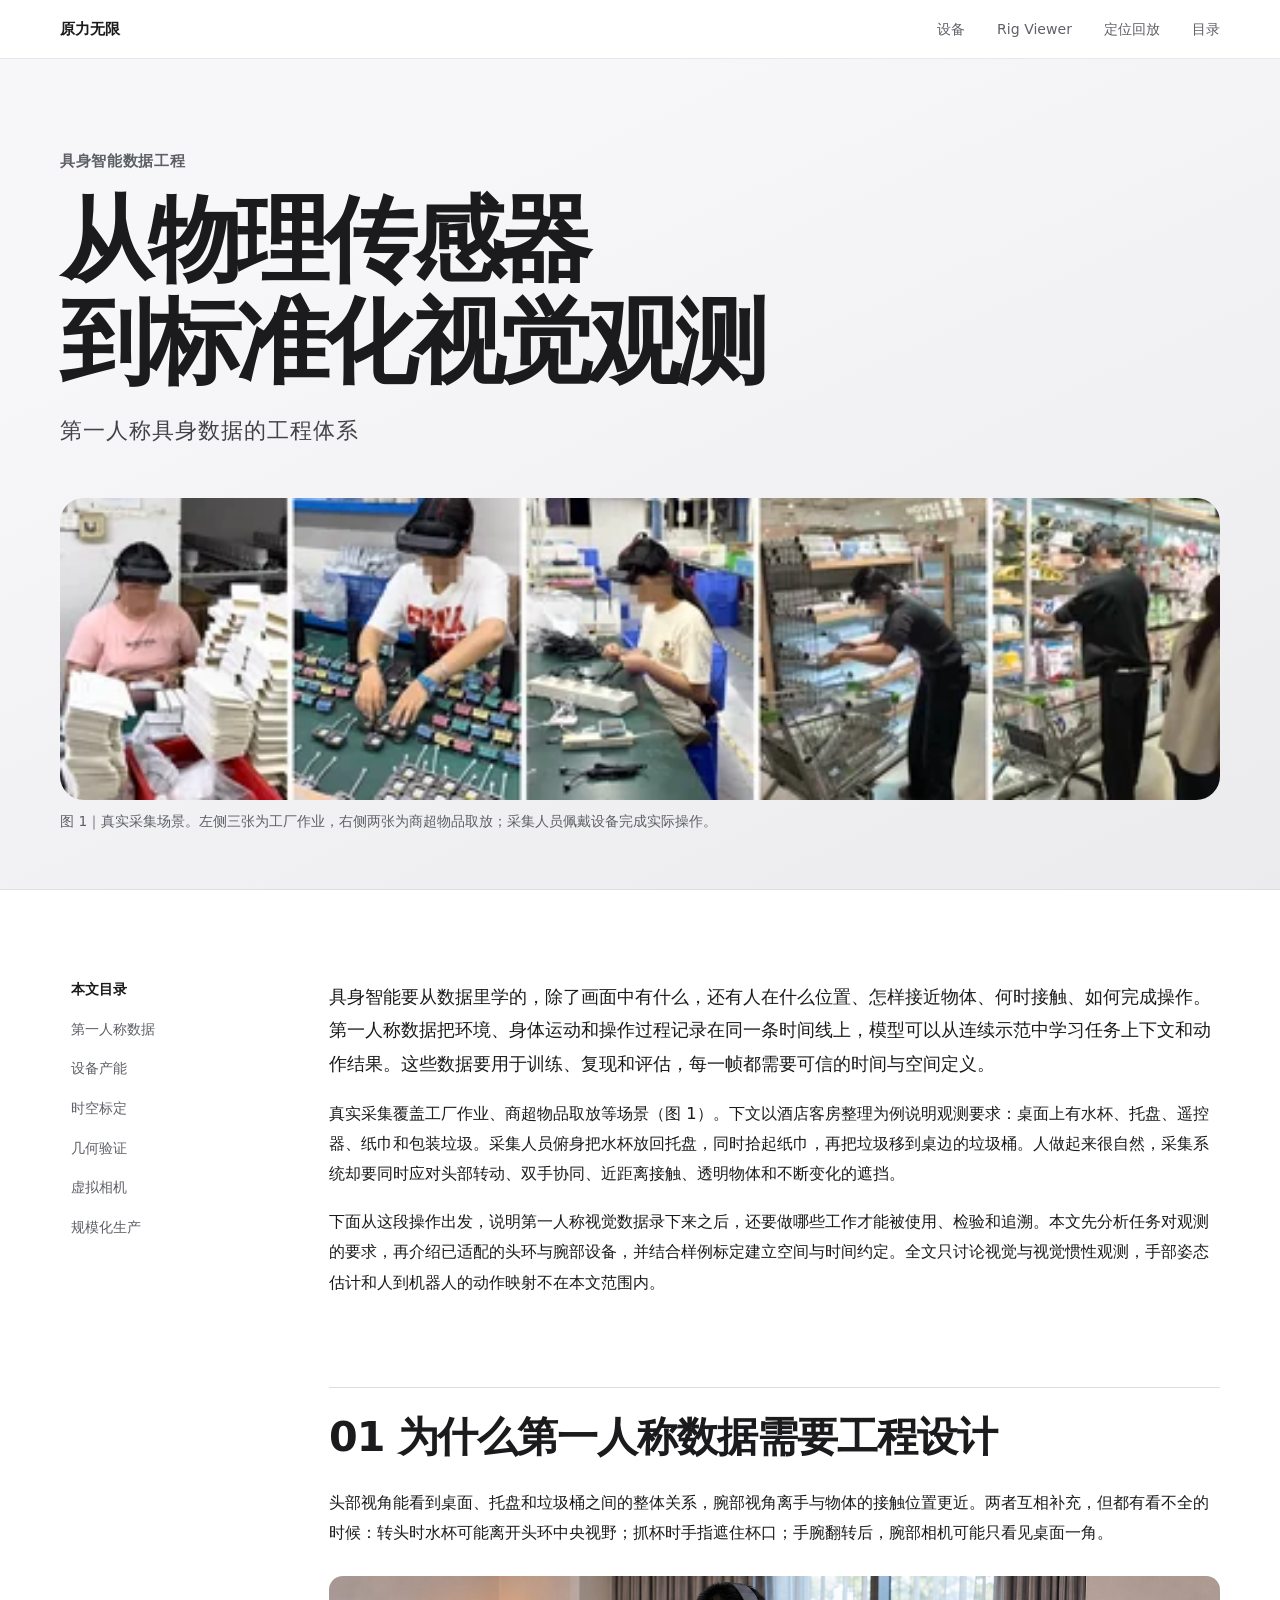
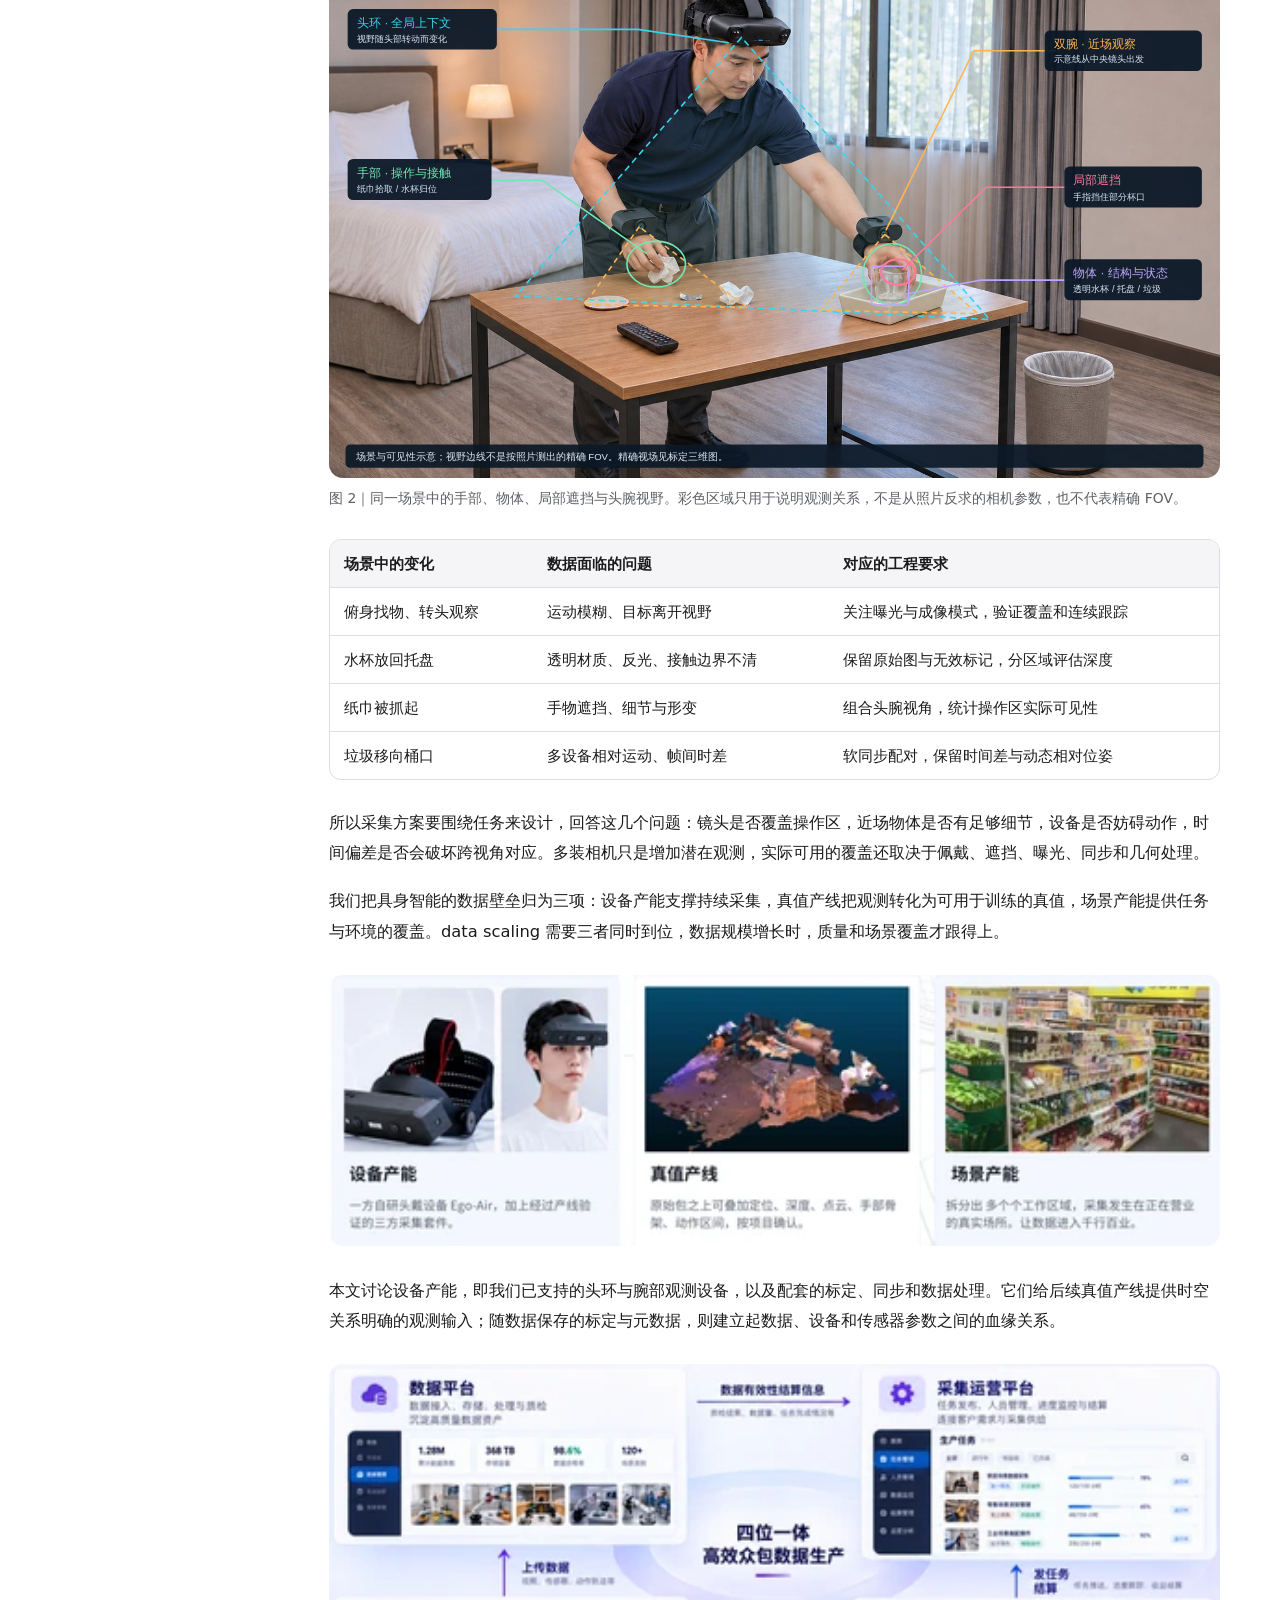
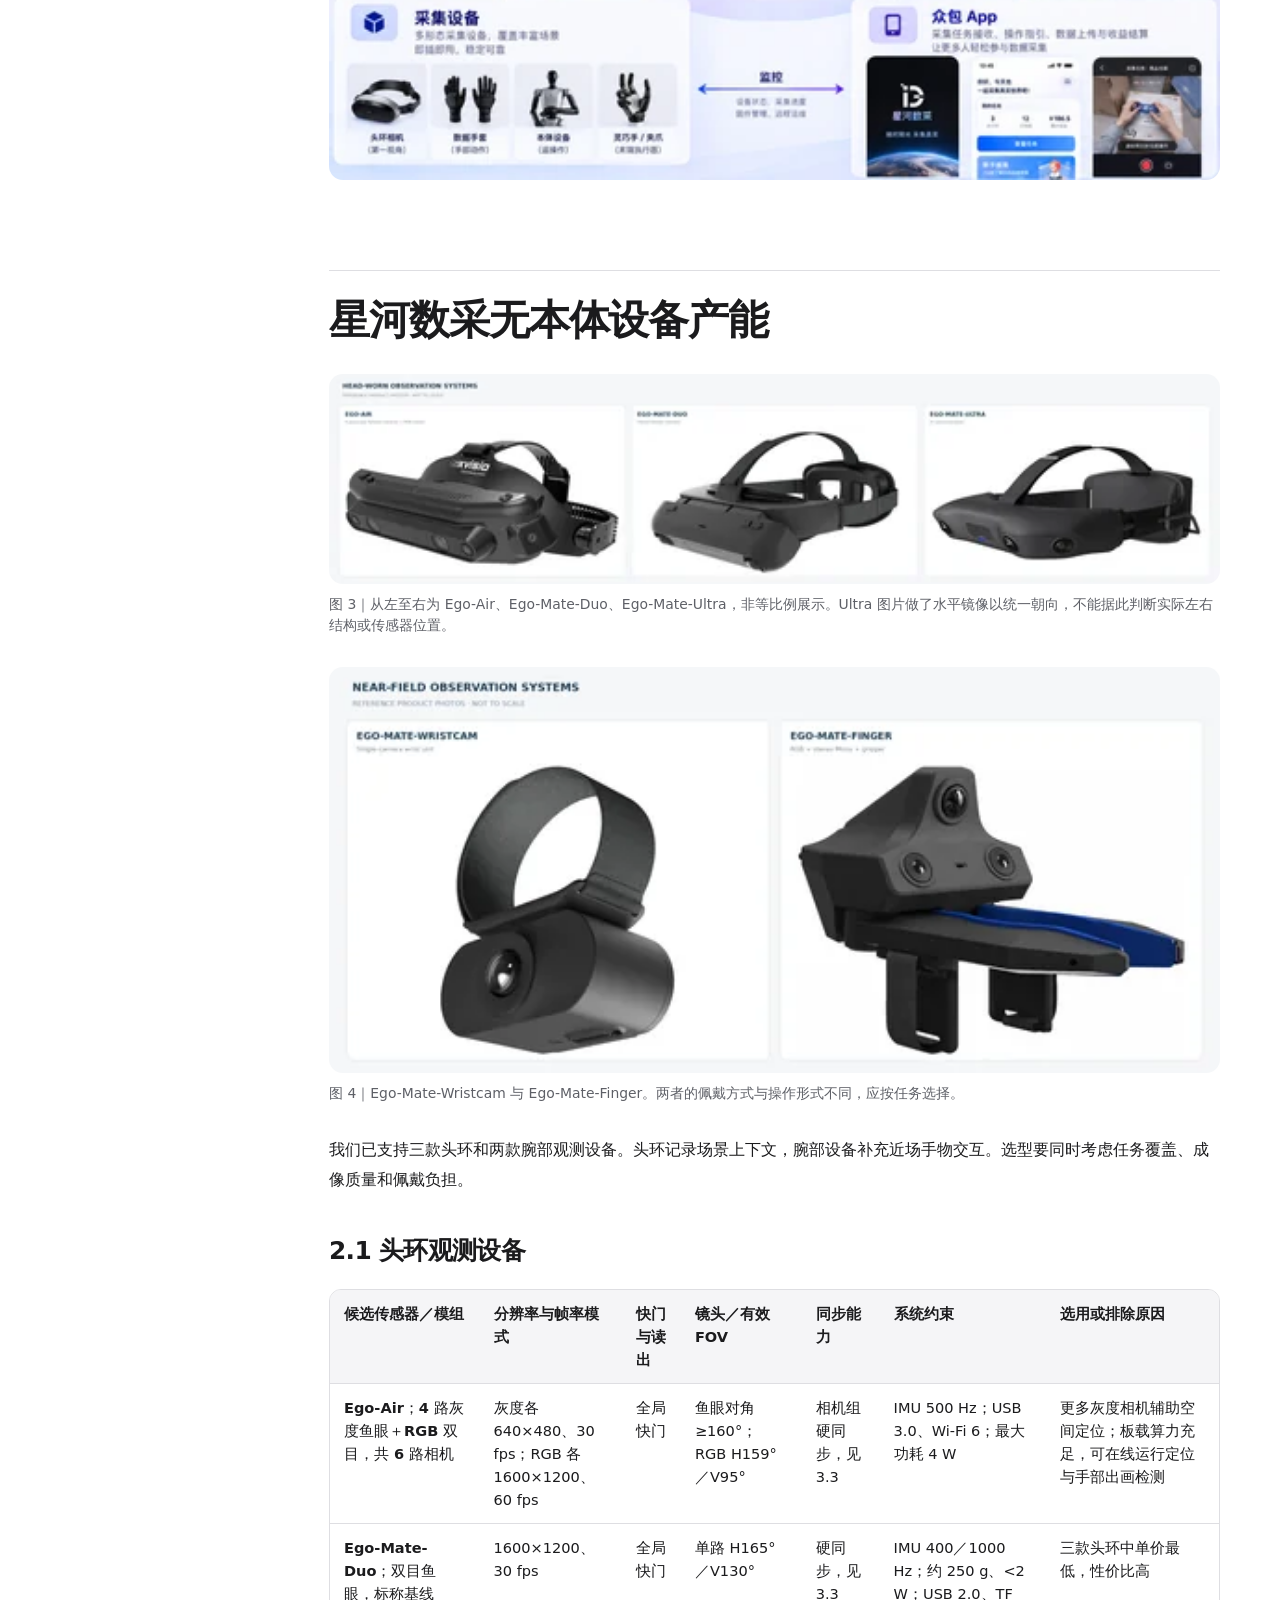
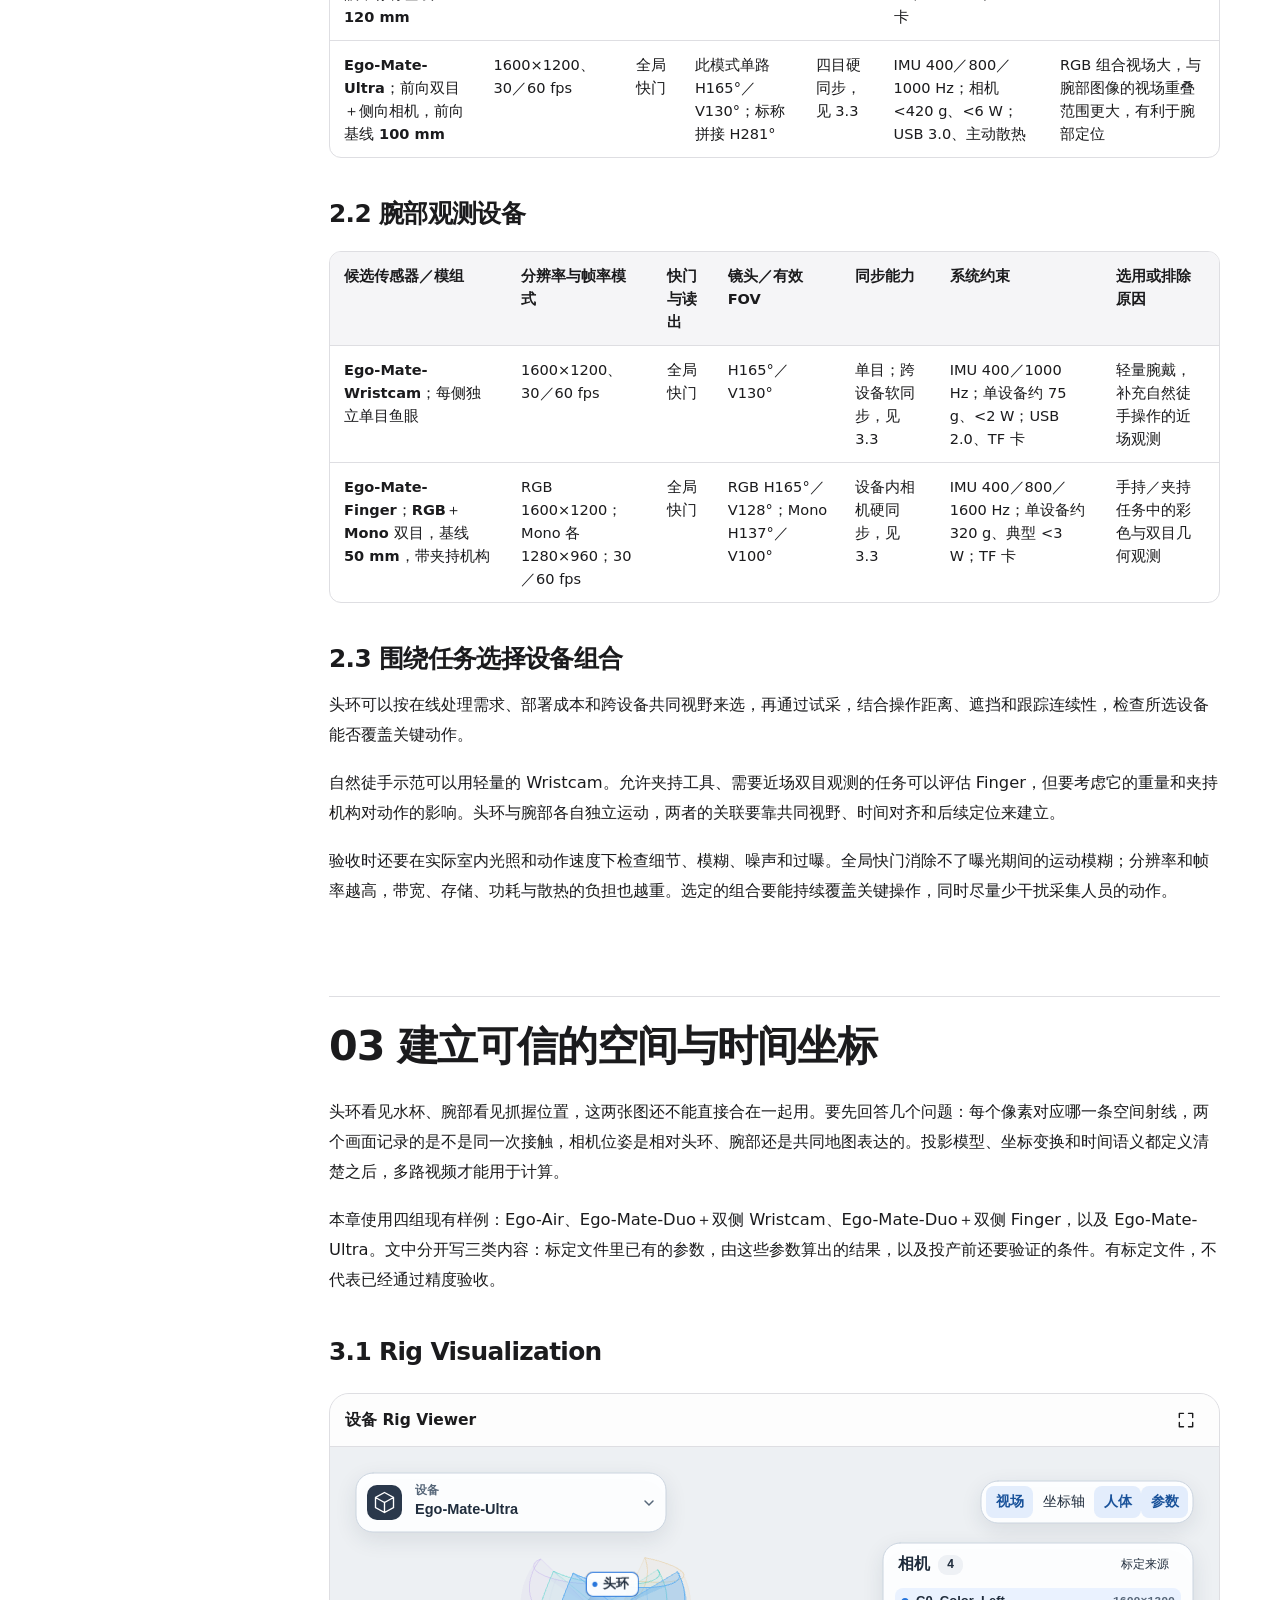
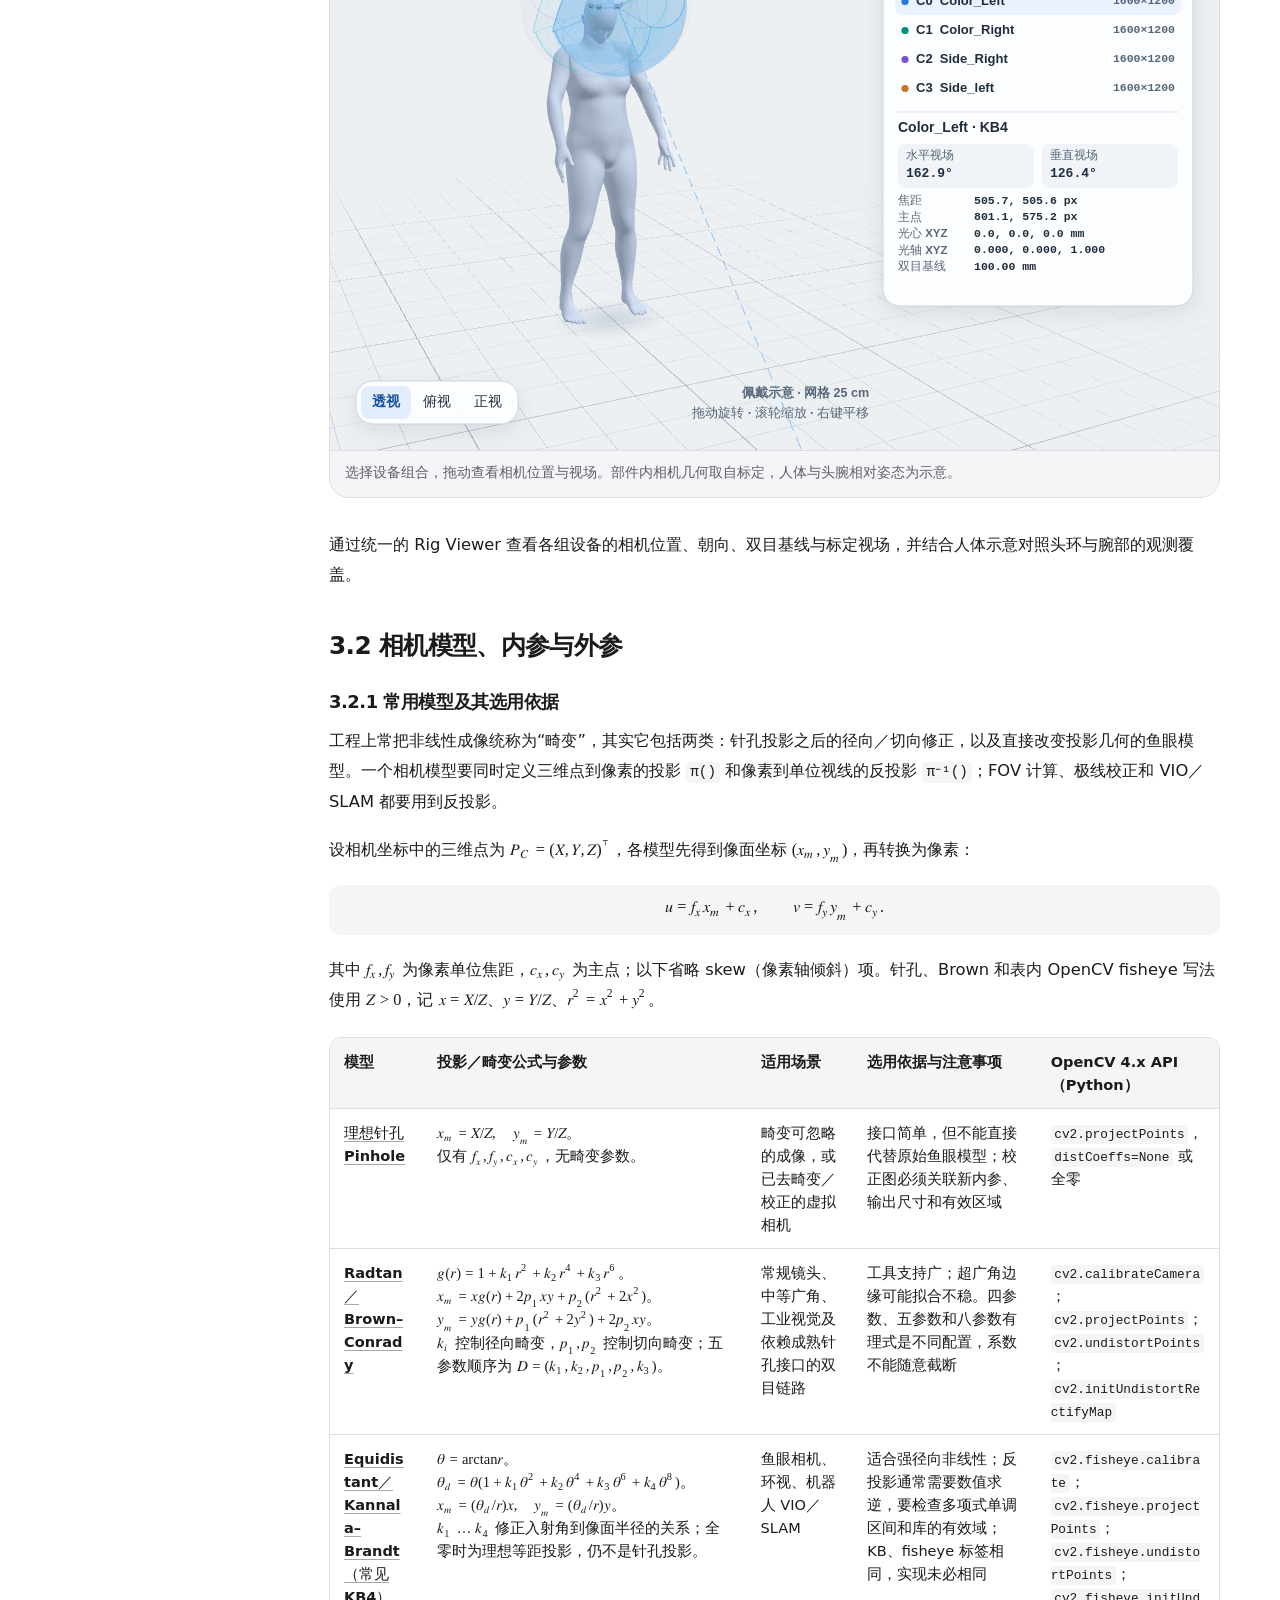
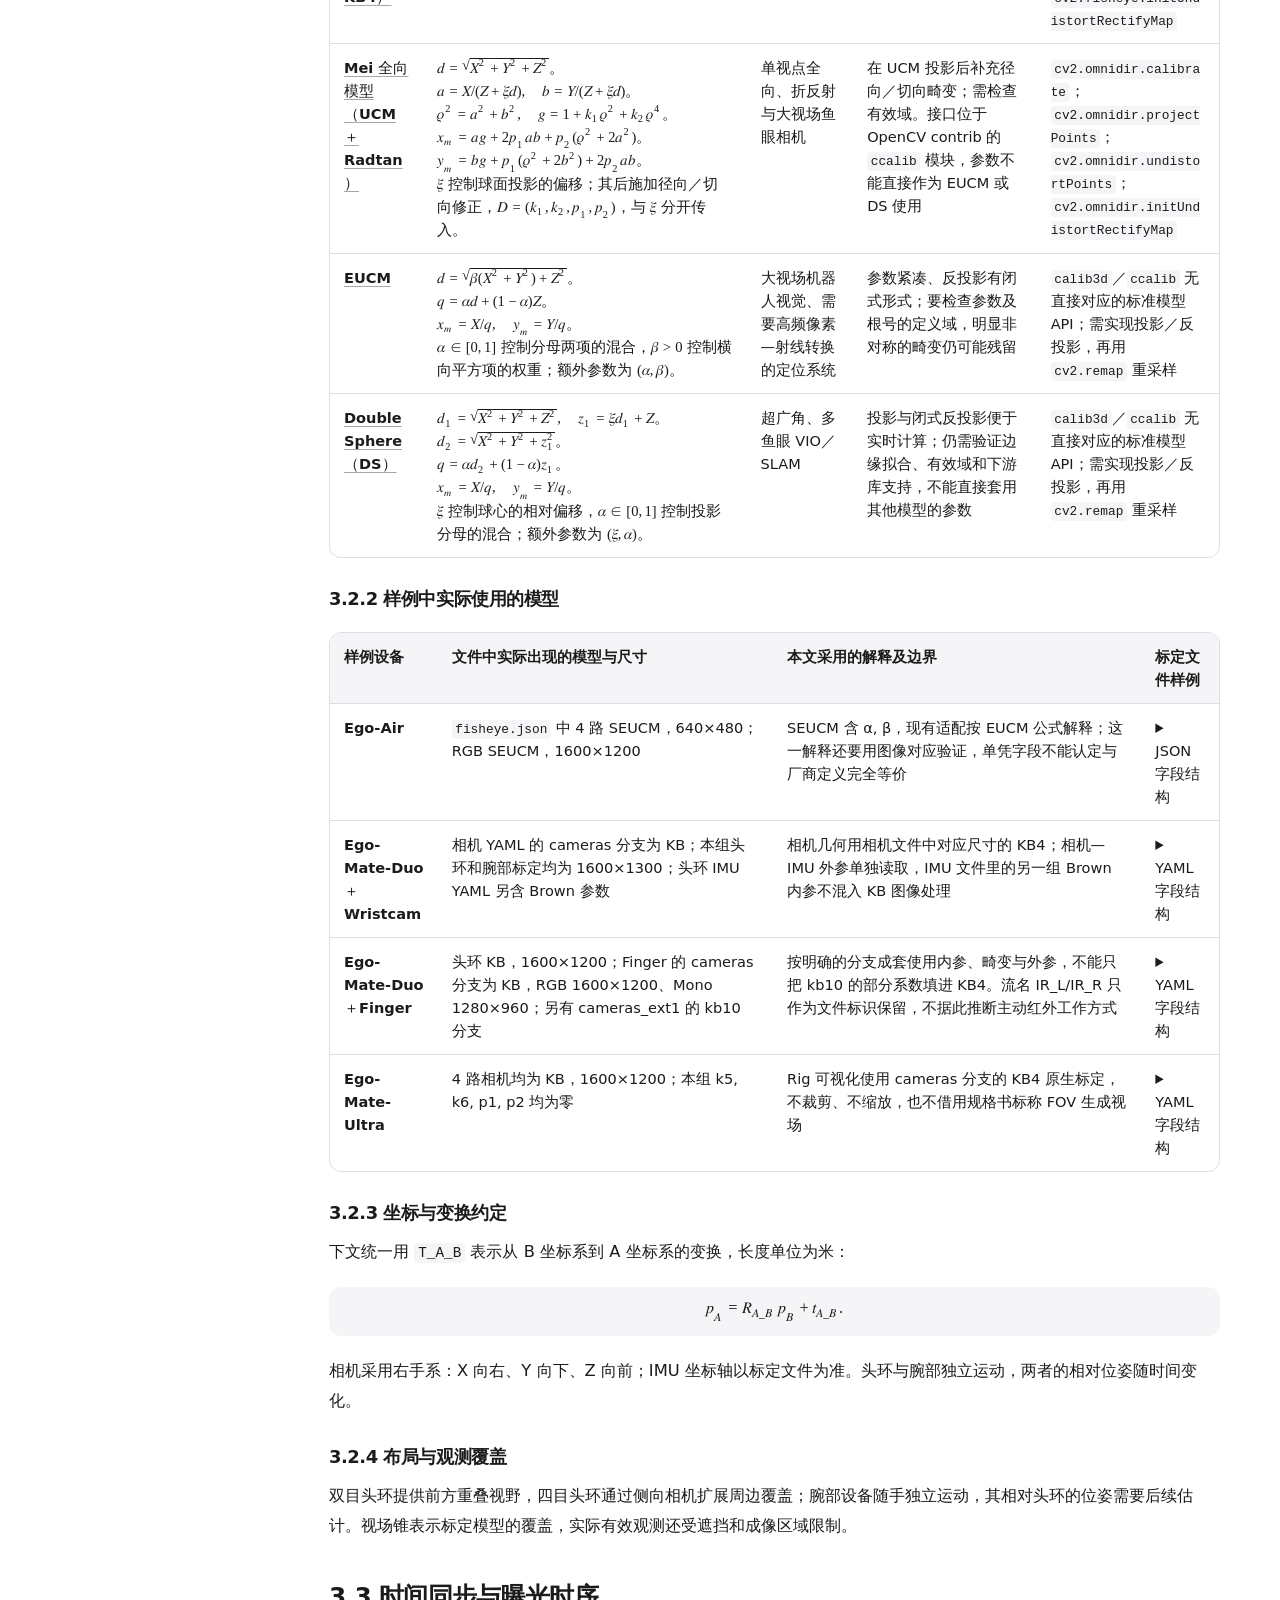
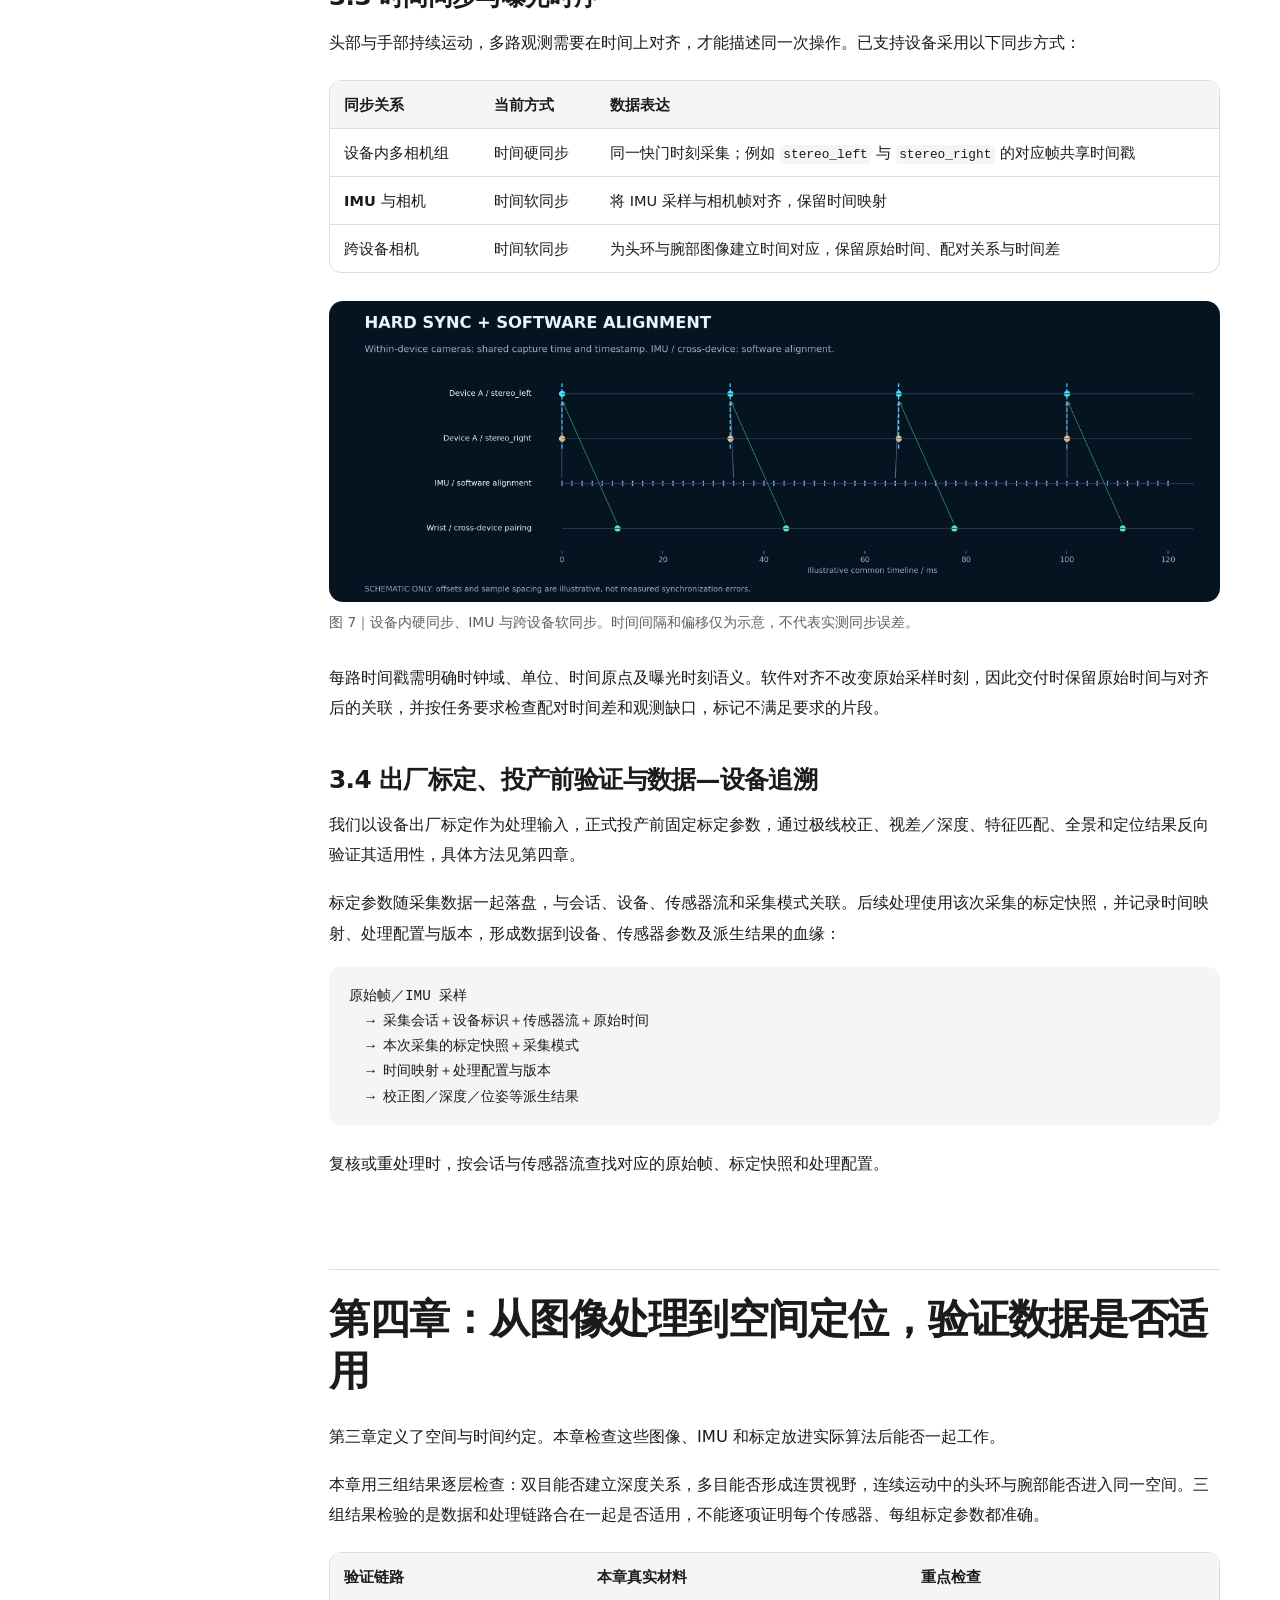
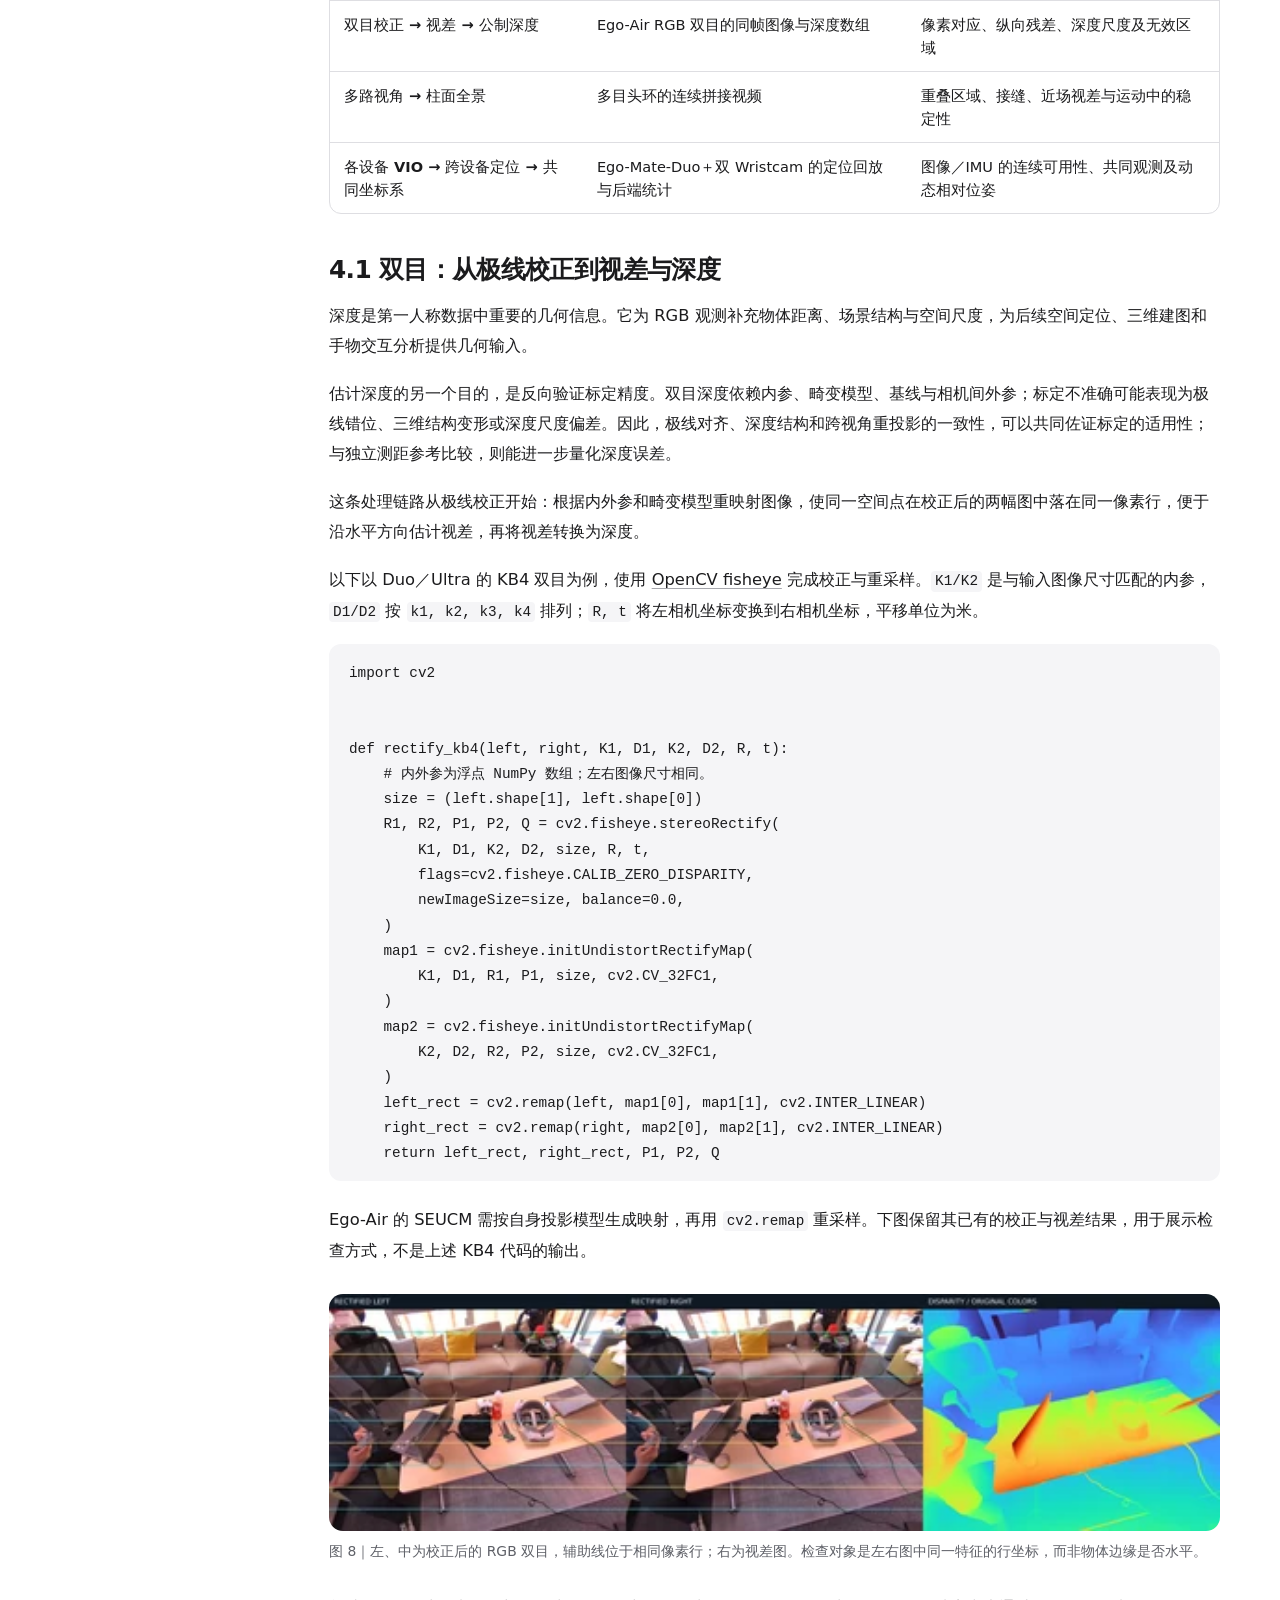
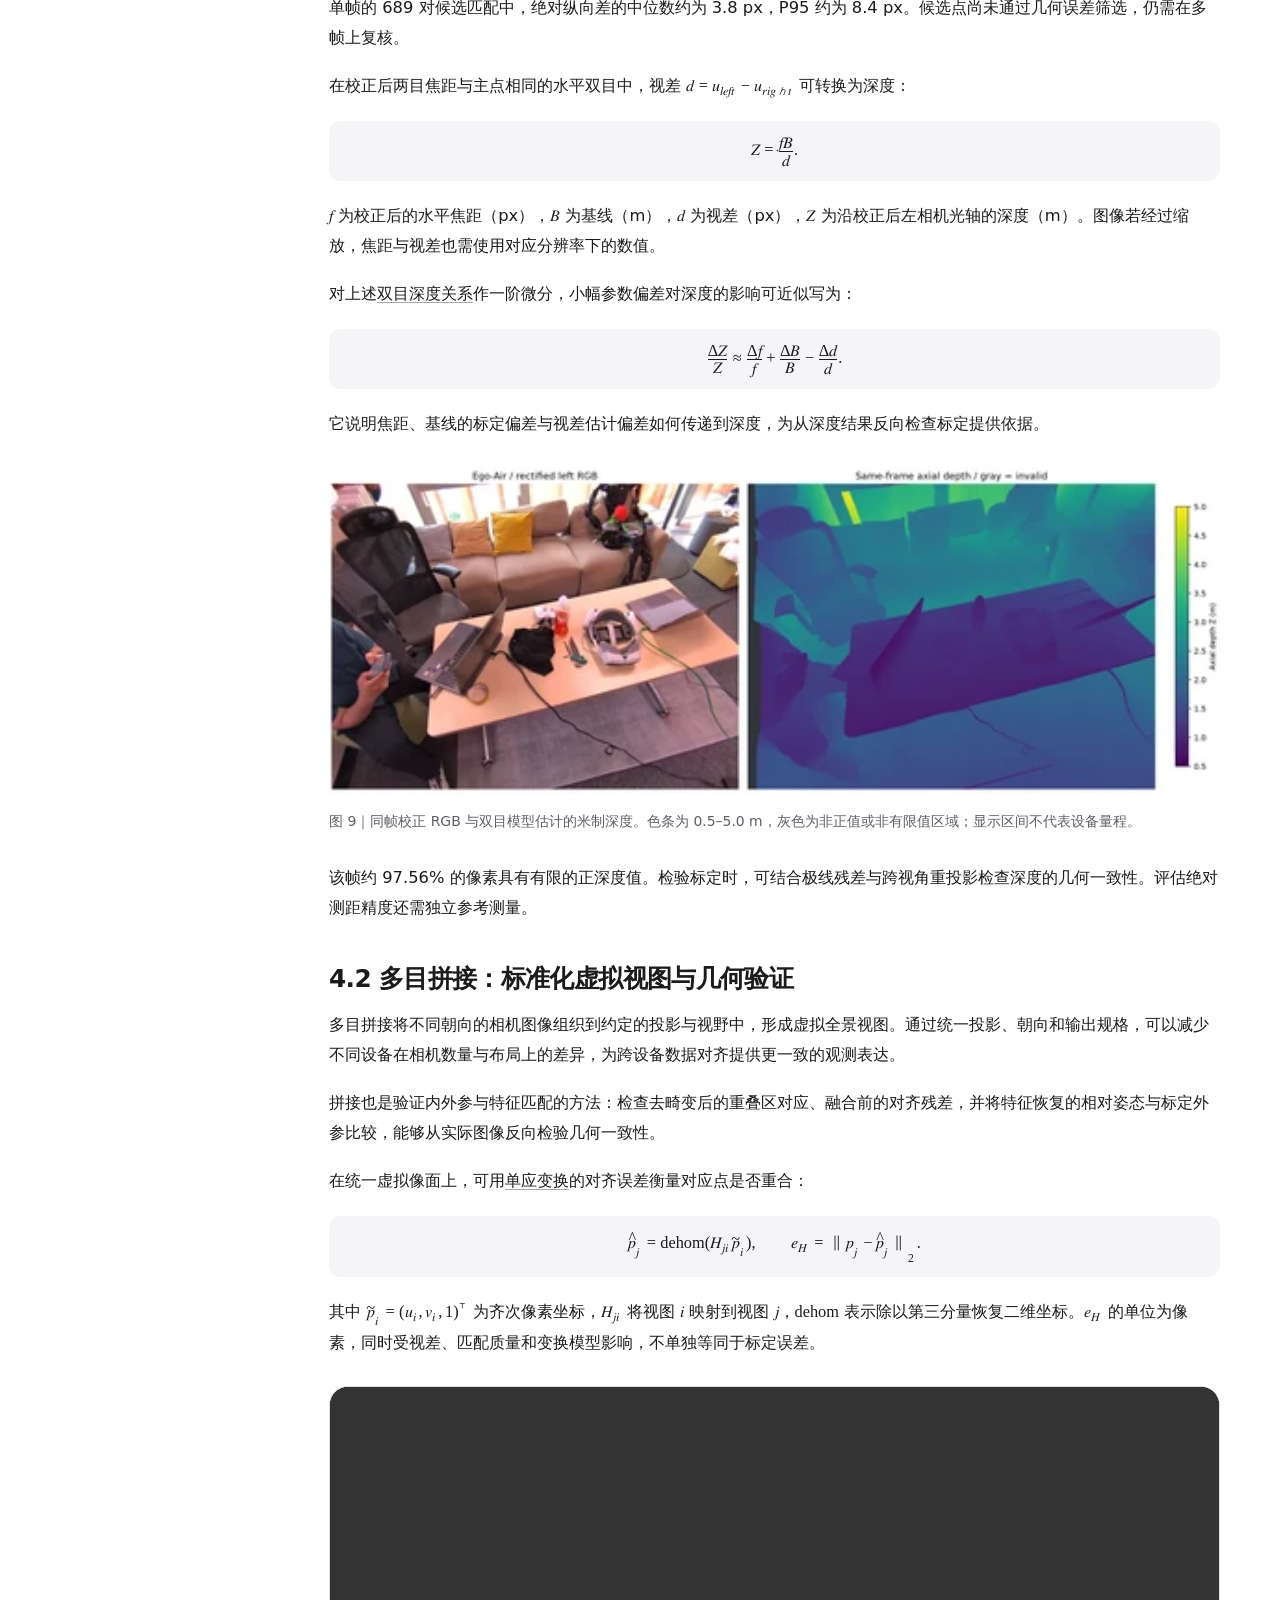
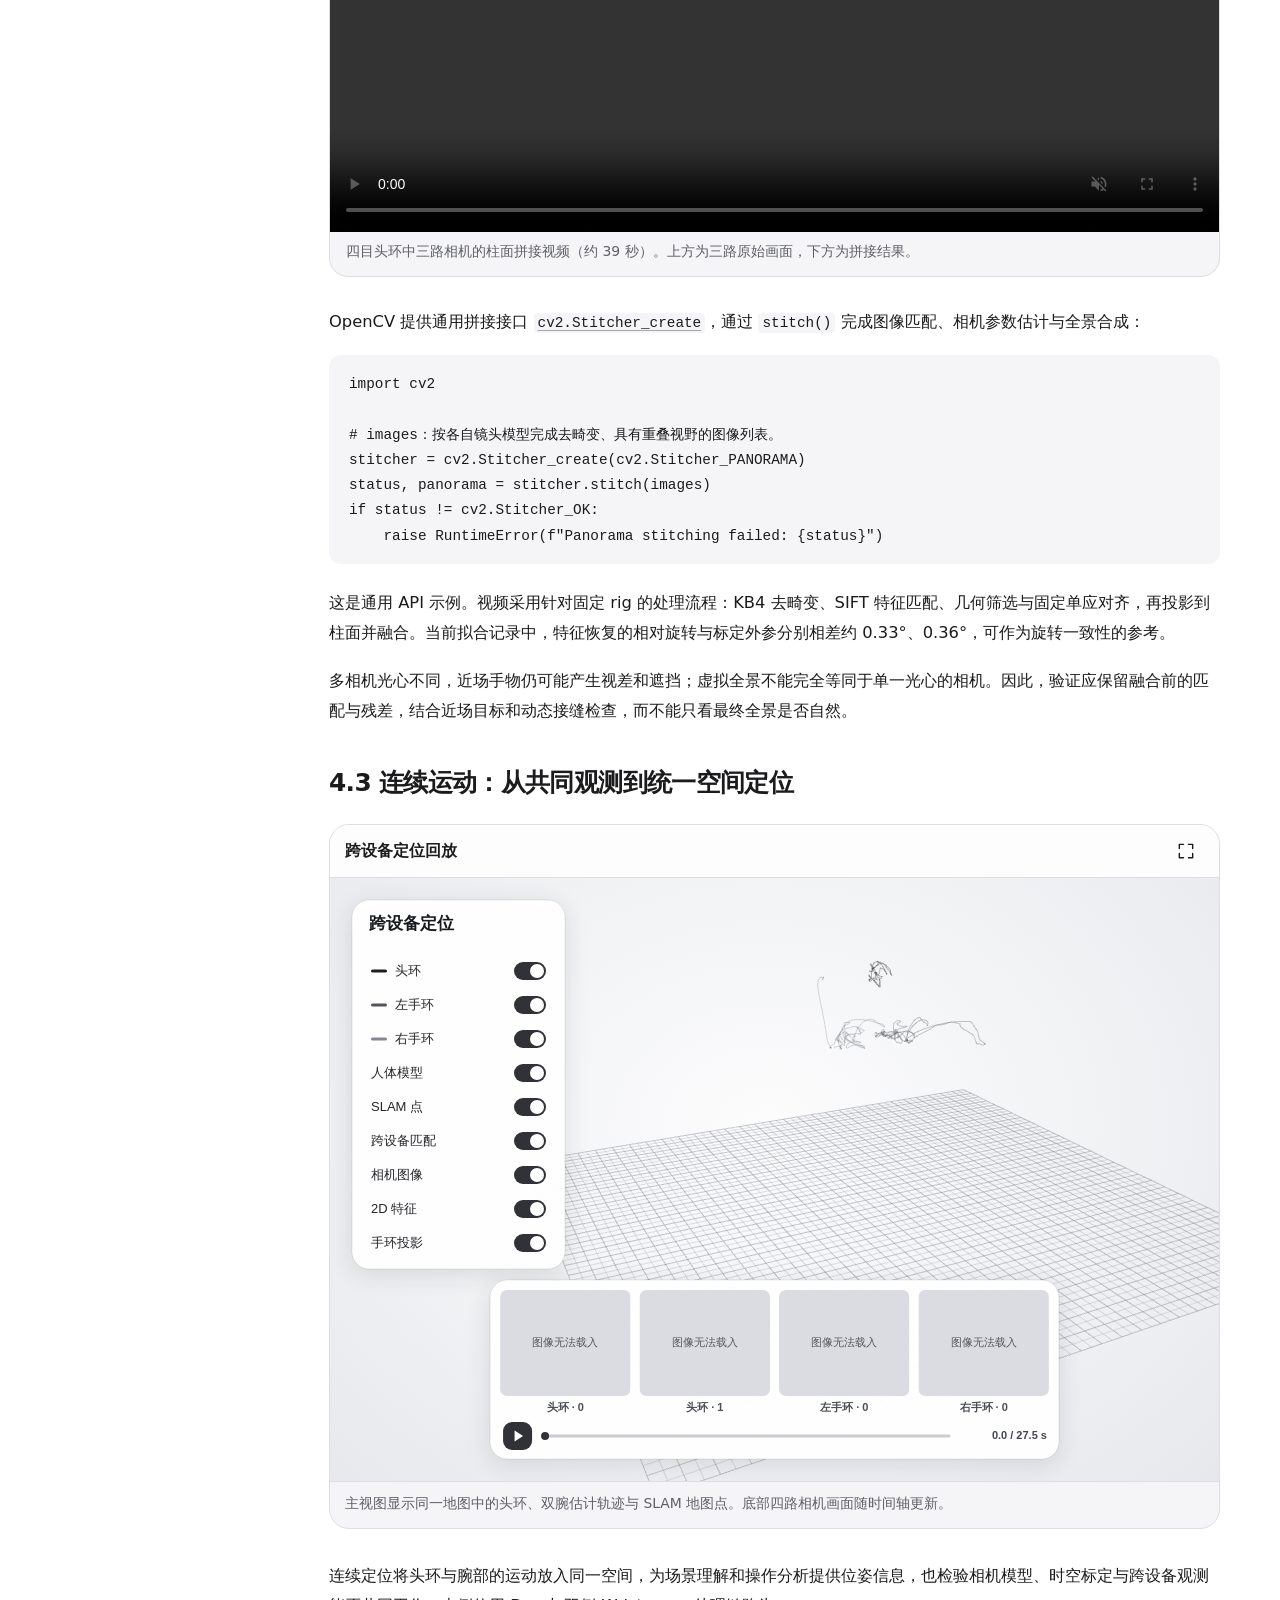
==== commit 325efda9: "Move interactive demos to section openings" ====
--- a/index.html
+++ b/index.html
@@ -160,7 +160,7 @@
 <td>灰度各 640×480、30 fps；RGB 各 1600×1200、60 fps</td>
 <td>全局快门</td>
 <td>鱼眼对角 ≥160°；RGB H159°／V95°</td>
-<td>相机组硬同步，见 3.2</td>
+<td>相机组硬同步，见 3.3</td>
 <td>IMU 500 Hz；USB 3.0、Wi-Fi 6；最大功耗 4 W</td>
 <td>更多灰度相机辅助空间定位；板载算力充足，可在线运行定位与手部出画检测</td>
 </tr>
@@ -169,7 +169,7 @@
 <td>1600×1200、30 fps</td>
 <td>全局快门</td>
 <td>单路 H165°／V130°</td>
-<td>硬同步，见 3.2</td>
+<td>硬同步，见 3.3</td>
 <td>IMU 400／1000 Hz；约 250 g、&lt;2 W；USB 2.0、TF 卡</td>
 <td>三款头环中单价最低，性价比高</td>
 </tr>
@@ -178,7 +178,7 @@
 <td>1600×1200、30／60 fps</td>
 <td>全局快门</td>
 <td>此模式单路 H165°／V130°；标称拼接 H281°</td>
-<td>四目硬同步，见 3.2</td>
+<td>四目硬同步，见 3.3</td>
 <td>IMU 400／800／1000 Hz；相机 &lt;420 g、&lt;6 W；USB 3.0、主动散热</td>
 <td>RGB 组合视场大，与腕部图像的视场重叠范围更大，有利于腕部定位</td>
 </tr>
@@ -203,7 +203,7 @@
 <td>1600×1200、30／60 fps</td>
 <td>全局快门</td>
 <td>H165°／V130°</td>
-<td>单目；跨设备软同步，见 3.2</td>
+<td>单目；跨设备软同步，见 3.3</td>
 <td>IMU 400／1000 Hz；单设备约 75 g、&lt;2 W；USB 2.0、TF 卡</td>
 <td>轻量腕戴，补充自然徒手操作的近场观测</td>
 </tr>
@@ -212,7 +212,7 @@
 <td>RGB 1600×1200；Mono 各 1280×960；30／60 fps</td>
 <td>全局快门</td>
 <td>RGB H165°／V128°；Mono H137°／V100°</td>
-<td>设备内相机硬同步，见 3.2</td>
+<td>设备内相机硬同步，见 3.3</td>
 <td>IMU 400／800／1600 Hz；单设备约 320 g、典型 &lt;3 W；TF 卡</td>
 <td>手持／夹持任务中的彩色与双目几何观测</td>
 </tr>
@@ -225,8 +225,23 @@
 <h2 id="calibration">03 建立可信的空间与时间坐标</h2>
 <p>头环看见水杯、腕部看见抓握位置，这两张图还不能直接合在一起用。要先回答几个问题：每个像素对应哪一条空间射线，两个画面记录的是不是同一次接触，相机位姿是相对头环、腕部还是共同地图表达的。投影模型、坐标变换和时间语义都定义清楚之后，多路视频才能用于计算。</p>
 <p>本章使用四组现有样例：Ego-Air、Ego-Mate-Duo＋双侧 Wristcam、Ego-Mate-Duo＋双侧 Finger，以及 Ego-Mate-Ultra。文中分开写三类内容：标定文件里已有的参数，由这些参数算出的结果，以及投产前还要验证的条件。有标定文件，不代表已经通过精度验收。</p>
-<h3 id="section-3-1-相机模型-内参与外参">3.1 相机模型、内参与外参</h3>
-<h4 id="section-3-1-1-常用模型及其选用依据">3.1.1 常用模型及其选用依据</h4>
+<h3 id="section-3-1-rig-visualization"><span id="section-3-1-4-rig-visualization"></span>3.1 Rig Visualization</h3>
+<figure class="demo" id="rig-demo">
+  <div class="demo-bar">
+    <span>设备 Rig Viewer</span>
+    <button class="demo-fullscreen" type="button" aria-label="全屏" title="全屏" hidden>
+      <svg viewBox="0 0 24 24" fill="none" stroke="currentColor" stroke-width="1.7" stroke-linecap="round" stroke-linejoin="round" aria-hidden="true" focusable="false">
+        <path class="expand-icon" d="M4 9V4h5m6 0h5v5m0 6v5h-5m-6 0H4v-5"/>
+        <path class="shrink-icon" d="M9 4v5H4m16 0h-5V4m0 16v-5h5m-16 0h5v5"/>
+      </svg>
+    </button>
+  </div>
+  <iframe src="./demos/rig-viewer/index.html" title="设备 Rig Viewer" loading="lazy"></iframe>
+  <figcaption>选择设备组合，拖动查看相机位置与视场。部件内相机几何取自标定，人体与头腕相对姿态为示意。</figcaption>
+</figure>
+<p>通过统一的 Rig Viewer 查看各组设备的相机位置、朝向、双目基线与标定视场，并结合人体示意对照头环与腕部的观测覆盖。</p>
+<h3 id="section-3-2-相机模型-内参与外参"><span id="section-3-1-相机模型-内参与外参"></span>3.2 相机模型、内参与外参</h3>
+<h4 id="section-3-2-1-常用模型及其选用依据"><span id="section-3-1-1-常用模型及其选用依据"></span>3.2.1 常用模型及其选用依据</h4>
 <p>工程上常把非线性成像统称为“畸变”，其实它包括两类：针孔投影之后的径向／切向修正，以及直接改变投影几何的鱼眼模型。一个相机模型要同时定义三维点到像素的投影 <code>π()</code> 和像素到单位视线的反投影 <code>π⁻¹()</code>；FOV 计算、极线校正和 VIO／SLAM 都要用到反投影。</p>
 <p>设相机坐标中的三维点为 <span class="katex"><math xmlns="http://www.w3.org/1998/Math/MathML"><semantics><mrow><msub><mi>P</mi><mi>C</mi></msub><mo>=</mo><mo stretchy="false">(</mo><mi>X</mi><mo separator="true">,</mo><mi>Y</mi><mo separator="true">,</mo><mi>Z</mi><msup><mo stretchy="false">)</mo><mi mathvariant="normal">⊤</mi></msup></mrow><annotation encoding="application/x-tex">P_C=(X,Y,Z)^\top</annotation></semantics></math></span>，各模型先得到像面坐标 <span class="katex"><math xmlns="http://www.w3.org/1998/Math/MathML"><semantics><mrow><mo stretchy="false">(</mo><msub><mi>x</mi><mi>m</mi></msub><mo separator="true">,</mo><msub><mi>y</mi><mi>m</mi></msub><mo stretchy="false">)</mo></mrow><annotation encoding="application/x-tex">(x_m,y_m)</annotation></semantics></math></span>，再转换为像素：</p>
 <div class="equation"><span class="katex"><math xmlns="http://www.w3.org/1998/Math/MathML" display="block"><semantics><mrow><mi>u</mi><mo>=</mo><msub><mi>f</mi><mi>x</mi></msub><msub><mi>x</mi><mi>m</mi></msub><mo>+</mo><msub><mi>c</mi><mi>x</mi></msub><mo separator="true">,</mo><mspace width="2em"/><mi>v</mi><mo>=</mo><msub><mi>f</mi><mi>y</mi></msub><msub><mi>y</mi><mi>m</mi></msub><mo>+</mo><msub><mi>c</mi><mi>y</mi></msub><mi mathvariant="normal">.</mi></mrow><annotation encoding="application/x-tex">u=f_x x_m+c_x,\qquad v=f_y y_m+c_y.</annotation></semantics></math></span></div>
@@ -286,7 +301,7 @@
 </tr>
 </tbody>
 </table></div>
-<h4 id="section-3-1-2-样例中实际使用的模型">3.1.2 样例中实际使用的模型</h4>
+<h4 id="section-3-2-2-样例中实际使用的模型"><span id="section-3-1-2-样例中实际使用的模型"></span>3.2.2 样例中实际使用的模型</h4>
 <div class="table-scroll" role="region" aria-label="数据表格" tabindex="0"><table>
 <thead>
 <tr>
@@ -363,28 +378,13 @@
 </tr>
 </tbody>
 </table></div>
-<h4 id="section-3-1-3-坐标与变换约定">3.1.3 坐标与变换约定</h4>
+<h4 id="section-3-2-3-坐标与变换约定"><span id="section-3-1-3-坐标与变换约定"></span>3.2.3 坐标与变换约定</h4>
 <p>下文统一用 <code>T_A_B</code> 表示从 B 坐标系到 A 坐标系的变换，长度单位为米：</p>
 <div class="equation"><span class="katex"><math xmlns="http://www.w3.org/1998/Math/MathML" display="block"><semantics><mrow><msub><mi>p</mi><mi>A</mi></msub><mo>=</mo><msub><mi>R</mi><mrow><mi>A</mi><mi mathvariant="normal">_</mi><mi>B</mi></mrow></msub><mtext> </mtext><msub><mi>p</mi><mi>B</mi></msub><mo>+</mo><msub><mi>t</mi><mrow><mi>A</mi><mi mathvariant="normal">_</mi><mi>B</mi></mrow></msub><mi mathvariant="normal">.</mi></mrow><annotation encoding="application/x-tex">p_A = R_{A\_B}\,p_B + t_{A\_B}.</annotation></semantics></math></span></div>
 <p>相机采用右手系：X 向右、Y 向下、Z 向前；IMU 坐标轴以标定文件为准。头环与腕部独立运动，两者的相对位姿随时间变化。</p>
-<h4 id="section-3-1-4-rig-visualization">3.1.4 Rig Visualization</h4>
-<p>通过统一的 Rig Viewer 查看各组设备的相机位置、朝向、双目基线与标定视场，并结合人体示意对照头环与腕部的观测覆盖。</p>
-<figure class="demo" id="rig-demo">
-  <div class="demo-bar">
-    <span>设备 Rig Viewer</span>
-    <button class="demo-fullscreen" type="button" aria-label="全屏" title="全屏" hidden>
-      <svg viewBox="0 0 24 24" fill="none" stroke="currentColor" stroke-width="1.7" stroke-linecap="round" stroke-linejoin="round" aria-hidden="true" focusable="false">
-        <path class="expand-icon" d="M4 9V4h5m6 0h5v5m0 6v5h-5m-6 0H4v-5"/>
-        <path class="shrink-icon" d="M9 4v5H4m16 0h-5V4m0 16v-5h5m-16 0h5v5"/>
-      </svg>
-    </button>
-  </div>
-  <iframe src="./demos/rig-viewer/index.html" title="设备 Rig Viewer" loading="lazy"></iframe>
-  <figcaption>选择设备组合，拖动查看相机位置与视场。部件内相机几何取自标定，人体与头腕相对姿态为示意。</figcaption>
-</figure>
-<h4 id="section-3-1-5-布局与观测覆盖">3.1.5 布局与观测覆盖</h4>
+<h4 id="section-3-2-4-布局与观测覆盖"><span id="section-3-1-5-布局与观测覆盖"></span>3.2.4 布局与观测覆盖</h4>
 <p>双目头环提供前方重叠视野，四目头环通过侧向相机扩展周边覆盖；腕部设备随手独立运动，其相对头环的位姿需要后续估计。视场锥表示标定模型的覆盖，实际有效观测还受遮挡和成像区域限制。</p>
-<h3 id="section-3-2-时间同步与曝光时序">3.2 时间同步与曝光时序</h3>
+<h3 id="section-3-3-时间同步与曝光时序"><span id="section-3-2-时间同步与曝光时序"></span>3.3 时间同步与曝光时序</h3>
 <p>头部与手部持续运动，多路观测需要在时间上对齐，才能描述同一次操作。已支持设备采用以下同步方式：</p>
 <div class="table-scroll" role="region" aria-label="数据表格" tabindex="0"><table>
 <thead>
@@ -420,7 +420,7 @@
   <figcaption>图 7｜设备内硬同步、IMU 与跨设备软同步。时间间隔和偏移仅为示意，不代表实测同步误差。</figcaption>
 </figure>
 <p>每路时间戳需明确时钟域、单位、时间原点及曝光时刻语义。软件对齐不改变原始采样时刻，因此交付时保留原始时间与对齐后的关联，并按任务要求检查配对时间差和观测缺口，标记不满足要求的片段。</p>
-<h3 id="section-3-3-出厂标定-投产前验证与数据-设备追溯">3.3 出厂标定、投产前验证与数据—设备追溯</h3>
+<h3 id="section-3-4-出厂标定-投产前验证与数据-设备追溯"><span id="section-3-3-出厂标定-投产前验证与数据-设备追溯"></span>3.4 出厂标定、投产前验证与数据—设备追溯</h3>
 <p>我们以设备出厂标定作为处理输入，正式投产前固定标定参数，通过极线校正、视差／深度、特征匹配、全景和定位结果反向验证其适用性，具体方法见第四章。</p>
 <p>标定参数随采集数据一起落盘，与会话、设备、传感器流和采集模式关联。后续处理使用该次采集的标定快照，并记录时间映射、处理配置与版本，形成数据到设备、传感器参数及派生结果的血缘：</p>
 <pre><code class="language-text">原始帧／IMU 采样
@@ -540,70 +540,6 @@
 <p>这是通用 API 示例。视频采用针对固定 rig 的处理流程：KB4 去畸变、SIFT 特征匹配、几何筛选与固定单应对齐，再投影到柱面并融合。当前拟合记录中，特征恢复的相对旋转与标定外参分别相差约 0.33°、0.36°，可作为旋转一致性的参考。</p>
 <p>多相机光心不同，近场手物仍可能产生视差和遮挡；虚拟全景不能完全等同于单一光心的相机。因此，验证应保留融合前的匹配与残差，结合近场目标和动态接缝检查，而不能只看最终全景是否自然。</p>
 <h3 id="section-4-3-连续运动-从共同观测到统一空间定位">4.3 连续运动：从共同观测到统一空间定位</h3>
-<p>连续定位将头环与腕部的运动放入同一空间，为场景理解和操作分析提供位姿信息，也检验相机模型、时空标定与跨设备观测能否共同工作。本例使用 Duo 与双侧 Wristcam，处理链路为：</p>
-<pre><code class="language-text">各设备图像＋IMU → 单设备 VIO
-头环三维地图＋腕部 2D–3D 对应 → 跨设备地图定位
-各设备里程计＋跨设备位姿约束 → 共同坐标系轨迹
-</code></pre>
-<p>以下 OpenCV API 用于说明关键几何步骤；展示结果来自既有 VIO 与跨设备定位管线。</p>
-<h4 id="section-4-3-1-特征匹配-建立共同观测">4.3.1 特征匹配：建立共同观测</h4>
-<p>同相机跨帧匹配检查运动中的场景关联，头环—腕部匹配则建立不同视角间的共同观测。通用特征匹配可参考 <a href="https://docs.opencv.org/4.13.0/dc/dc3/tutorial_py_matcher.html"><code>cv2.SIFT_create</code>、<code>cv2.BFMatcher.knnMatch</code> 与 <code>cv2.drawMatches</code></a>。对应点需经过几何筛选，并关注静态背景、像面覆盖与重复纹理。</p>
-<figure>
-  <picture>
-    <source type="image/webp"
-      srcset="./assets/head_cam0_match-480.webp 480w,
-        ./assets/head_cam0_match-960.webp 960w,
-        ./assets/head_cam0_match-1800.webp 1800w"
-      sizes="(max-width: 430px) calc(100vw - 32px), (max-width: 800px) 90vw, calc(min(1180px, calc(100vw - min(10vw, 120px))) - 205px - min(5vw, 72px))">
-    <img loading="lazy" width="3200" height="1300" decoding="async" src="./assets/head_cam0_match.png" alt="头环 head cam0 两张图像之间的特征匹配" />
-  </picture>
-  <figcaption>图 11｜同一头环相机的跨帧候选匹配，展示连续运动中的共同观测，不是左右目立体匹配。</figcaption>
-</figure>
-<figure>
-  <picture>
-    <source type="image/webp"
-      srcset="./assets/head_cam0_left_wrist_match-480.webp 480w,
-        ./assets/head_cam0_left_wrist_match-960.webp 960w,
-        ./assets/head_cam0_left_wrist_match-1800.webp 1800w"
-      sizes="(max-width: 430px) calc(100vw - 32px), (max-width: 800px) 90vw, calc(min(1180px, calc(100vw - min(10vw, 120px))) - 205px - min(5vw, 72px))">
-    <img loading="lazy" width="3200" height="1300" decoding="async" src="./assets/head_cam0_left_wrist_match.png" alt="头环 head cam0 与左 Wristcam 图像之间的特征匹配" />
-  </picture>
-  <figcaption>图 12｜头环与左腕的跨设备候选匹配。视角、尺度与遮挡不同，仍可建立共同场景对应；定位还需进一步关联三维地图点。</figcaption>
-</figure>
-<h4 id="section-4-3-2-地图点回投-检查跨帧几何一致性">4.3.2 地图点回投：检查跨帧几何一致性</h4>
-<p>固定较早关键帧估计的三维地图点，用后续位姿和相机模型重新投影，比较预测位置与实际观测。针孔／Brown 模型可参考 <a href="https://docs.opencv.org/4.13.0/d9/d0c/group__calib3d.html"><code>cv2.projectPoints</code></a>，KB4 模型对应 <a href="https://docs.opencv.org/4.13.0/db/d58/group__calib3d__fisheye.html"><code>cv2.fisheye.projectPoints</code></a>。</p>
-<p>单个地图点的重投影误差为：</p>
-<div class="equation"><span class="katex"><math xmlns="http://www.w3.org/1998/Math/MathML" display="block"><semantics><mrow><msub><mi>e</mi><mi>k</mi></msub><mo>=</mo><msub><mrow><mo fence="true">∥</mo><msub><mi>u</mi><mi>k</mi></msub><mo>−</mo><msub><mi>π</mi><mi>C</mi></msub><mtext> ⁣</mtext><mrow><mo fence="true">(</mo><msub><mi>R</mi><mrow><mi>C</mi><mi mathvariant="normal">_</mi><mi>M</mi></mrow></msub><msub><mi>X</mi><mi>k</mi></msub><mo>+</mo><msub><mi>t</mi><mrow><mi>C</mi><mi mathvariant="normal">_</mi><mi>M</mi></mrow></msub><mo fence="true">)</mo></mrow><mo fence="true">∥</mo></mrow><mn>2</mn></msub><mi mathvariant="normal">.</mi></mrow><annotation encoding="application/x-tex">e_k=\left\lVert
-u_k-\pi_C\!\left(R_{C\_M}X_k+t_{C\_M}\right)
-\right\rVert_2.</annotation></semantics></math></span></div>
-<p>其中 <span class="katex"><math xmlns="http://www.w3.org/1998/Math/MathML"><semantics><mrow><msub><mi>X</mi><mi>k</mi></msub></mrow><annotation encoding="application/x-tex">X_k</annotation></semantics></math></span> 为三维地图点，<span class="katex"><math xmlns="http://www.w3.org/1998/Math/MathML"><semantics><mrow><msub><mi>u</mi><mi>k</mi></msub></mrow><annotation encoding="application/x-tex">u_k</annotation></semantics></math></span> 为实际像素观测，<span class="katex"><math xmlns="http://www.w3.org/1998/Math/MathML"><semantics><mrow><msub><mi>R</mi><mrow><mi>C</mi><mi mathvariant="normal">_</mi><mi>M</mi></mrow></msub><mo separator="true">,</mo><msub><mi>t</mi><mrow><mi>C</mi><mi mathvariant="normal">_</mi><mi>M</mi></mrow></msub></mrow><annotation encoding="application/x-tex">R_{C\_M},t_{C\_M}</annotation></semantics></math></span> 将地图坐标变换到相机坐标，<span class="katex"><math xmlns="http://www.w3.org/1998/Math/MathML"><semantics><mrow><msub><mi>π</mi><mi>C</mi></msub></mrow><annotation encoding="application/x-tex">\pi_C</annotation></semantics></math></span> 包含内参与畸变模型。该误差连接地图、位姿与标定，也是 <a href="https://docs.opencv.org/4.13.0/d5/d1f/calib3d_solvePnP.html">PnP 位姿估计</a>的重要优化依据。</p>
-<figure>
-  <picture>
-    <source type="image/webp"
-      srcset="./assets/seq_00000112_cam_0-480.webp 480w,
-        ./assets/seq_00000112_cam_0-800.webp 800w"
-      sizes="(max-width: 430px) calc(100vw - 32px), (max-width: 800px) 90vw, calc(min(1180px, calc(100vw - min(10vw, 120px))) - 205px - min(5vw, 72px))">
-    <img loading="lazy" width="800" height="650" decoding="async" src="./assets/seq_00000112_cam_0.png" alt="头环 head cam0 在关键帧序列号 112 的地图点跨关键帧重投影" />
-  </picture>
-  <figcaption>图 13｜绿色圆圈为二维观测，红色叉号为地图点回投；黄／紫线分别表示误差不超过／超过显示阈值 8 px，橙色标记投影无效。8 px 不是验收阈值。</figcaption>
-</figure>
-<p>图中关键帧有 49 条有效观测，重投影误差中位数为 1.53 px、P95 为 6.19 px，单位为 800×650 图像上的像素。它检查地图点、位姿与标定的共同一致性；这些量来自同一定位管线，不是独立精度真值。</p>
-<h4 id="section-4-3-3-地图定位-将头环与腕部放入同一空间">4.3.3 地图定位：将头环与腕部放入同一空间</h4>
-<p>将腕部图像特征关联到头环的三维 Landmark，形成 2D–3D 对应，再估计腕部在地图中的位姿。单相机定位可参考 <a href="https://docs.opencv.org/4.13.0/d5/d1f/calib3d_solvePnP.html"><code>cv2.solvePnPRansac</code></a>；KB4 图像可先用 <a href="https://docs.opencv.org/4.13.0/db/d58/group__calib3d__fisheye.html"><code>cv2.fisheye.undistortPoints</code></a> 得到归一化像点，再以单位内参、无畸变求解。PnP 返回地图到相机的变换，求逆后才是相机在地图中的位姿。</p>
-<figure>
-  <picture>
-    <source type="image/webp"
-      srcset="./assets/cross_device_debug_oneframe-480.webp 480w,
-        ./assets/cross_device_debug_oneframe-960.webp 960w,
-        ./assets/cross_device_debug_oneframe-1800.webp 1800w"
-      sizes="(max-width: 430px) calc(100vw - 32px), (max-width: 800px) 90vw, calc(min(1180px, calc(100vw - min(10vw, 120px))) - 205px - min(5vw, 72px))">
-    <img loading="lazy" width="2830" height="2004" decoding="async" src="./assets/cross_device_debug_oneframe.png" alt="头环三维地图上左右 Wristcam 各一个选中查询帧的匹配地图点" />
-  </picture>
-  <figcaption>图 14｜灰色为头环地图；绿／红表示仅左／右腕选中帧匹配的点，紫色为两帧共享点。左右各选一个高内点数的成功查询，非随机抽样，也不是同一时刻。</figcaption>
-</figure>
-<p>将跨设备定位约束与各设备的 VIO 里程计共同优化，可得到统一地图中的头环和双腕轨迹。在共同时间 <span class="katex"><math xmlns="http://www.w3.org/1998/Math/MathML"><semantics><mrow><mi>t</mi></mrow><annotation encoding="application/x-tex">t</annotation></semantics></math></span> 下，腕部相对头环的位姿为：</p>
-<div class="equation"><span class="katex"><math xmlns="http://www.w3.org/1998/Math/MathML" display="block"><semantics><mrow><msub><mi>T</mi><mrow><mi>H</mi><mi mathvariant="normal">_</mi><mi>R</mi></mrow></msub><mo stretchy="false">(</mo><mi>t</mi><mo stretchy="false">)</mo><mo>=</mo><msub><mi>T</mi><mrow><mi>M</mi><mi mathvariant="normal">_</mi><mi>H</mi></mrow></msub><mo stretchy="false">(</mo><mi>t</mi><msup><mo stretchy="false">)</mo><mrow><mo>−</mo><mn>1</mn></mrow></msup><mtext> </mtext><msub><mi>T</mi><mrow><mi>M</mi><mi mathvariant="normal">_</mi><mi>R</mi></mrow></msub><mo stretchy="false">(</mo><mi>t</mi><mo stretchy="false">)</mo><mi mathvariant="normal">.</mi></mrow><annotation encoding="application/x-tex">T_{H\_R}(t)=T_{M\_H}(t)^{-1}\,T_{M\_R}(t).</annotation></semantics></math></span></div>
-<p>其中 <span class="katex"><math xmlns="http://www.w3.org/1998/Math/MathML"><semantics><mrow><mi>M</mi></mrow><annotation encoding="application/x-tex">M</annotation></semantics></math></span> 为地图、<span class="katex"><math xmlns="http://www.w3.org/1998/Math/MathML"><semantics><mrow><mi>H</mi></mrow><annotation encoding="application/x-tex">H</annotation></semantics></math></span> 为头环、<span class="katex"><math xmlns="http://www.w3.org/1998/Math/MathML"><semantics><mrow><mi>R</mi></mrow><annotation encoding="application/x-tex">R</annotation></semantics></math></span> 为腕部设备坐标系；相机位姿需先通过设备内外参转换到相应设备坐标系。</p>
 <figure class="demo" id="pose-demo">
   <div class="demo-bar">
     <span>跨设备定位回放</span>
@@ -617,6 +553,70 @@
   <iframe src="./demos/cross-device/index.html" title="跨设备定位回放" loading="lazy"></iframe>
   <figcaption>主视图显示同一地图中的头环、双腕估计轨迹与 SLAM 地图点。底部四路相机画面随时间轴更新。</figcaption>
 </figure>
+<p>连续定位将头环与腕部的运动放入同一空间，为场景理解和操作分析提供位姿信息，也检验相机模型、时空标定与跨设备观测能否共同工作。本例使用 Duo 与双侧 Wristcam，处理链路为：</p>
+<pre><code class="language-text">各设备图像＋IMU → 单设备 VIO
+头环三维地图＋腕部 2D–3D 对应 → 跨设备地图定位
+各设备里程计＋跨设备位姿约束 → 共同坐标系轨迹
+</code></pre>
+<p>以下 OpenCV API 用于说明关键几何步骤；展示结果来自既有 VIO 与跨设备定位管线。</p>
+<h4 id="section-4-3-1-特征匹配-建立共同观测">4.3.1 特征匹配：建立共同观测</h4>
+<p>同相机跨帧匹配检查运动中的场景关联，头环—腕部匹配则建立不同视角间的共同观测。通用特征匹配可参考 <a href="https://docs.opencv.org/4.13.0/dc/dc3/tutorial_py_matcher.html"><code>cv2.SIFT_create</code>、<code>cv2.BFMatcher.knnMatch</code> 与 <code>cv2.drawMatches</code></a>。对应点需经过几何筛选，并关注静态背景、像面覆盖与重复纹理。</p>
+<figure>
+  <picture>
+    <source type="image/webp"
+      srcset="./assets/head_cam0_match-480.webp 480w,
+        ./assets/head_cam0_match-960.webp 960w,
+        ./assets/head_cam0_match-1800.webp 1800w"
+      sizes="(max-width: 430px) calc(100vw - 32px), (max-width: 800px) 90vw, calc(min(1180px, calc(100vw - min(10vw, 120px))) - 205px - min(5vw, 72px))">
+    <img loading="lazy" width="3200" height="1300" decoding="async" src="./assets/head_cam0_match.png" alt="头环 head cam0 两张图像之间的特征匹配" />
+  </picture>
+  <figcaption>图 11｜同一头环相机的跨帧候选匹配，展示连续运动中的共同观测，不是左右目立体匹配。</figcaption>
+</figure>
+<figure>
+  <picture>
+    <source type="image/webp"
+      srcset="./assets/head_cam0_left_wrist_match-480.webp 480w,
+        ./assets/head_cam0_left_wrist_match-960.webp 960w,
+        ./assets/head_cam0_left_wrist_match-1800.webp 1800w"
+      sizes="(max-width: 430px) calc(100vw - 32px), (max-width: 800px) 90vw, calc(min(1180px, calc(100vw - min(10vw, 120px))) - 205px - min(5vw, 72px))">
+    <img loading="lazy" width="3200" height="1300" decoding="async" src="./assets/head_cam0_left_wrist_match.png" alt="头环 head cam0 与左 Wristcam 图像之间的特征匹配" />
+  </picture>
+  <figcaption>图 12｜头环与左腕的跨设备候选匹配。视角、尺度与遮挡不同，仍可建立共同场景对应；定位还需进一步关联三维地图点。</figcaption>
+</figure>
+<h4 id="section-4-3-2-地图点回投-检查跨帧几何一致性">4.3.2 地图点回投：检查跨帧几何一致性</h4>
+<p>固定较早关键帧估计的三维地图点，用后续位姿和相机模型重新投影，比较预测位置与实际观测。针孔／Brown 模型可参考 <a href="https://docs.opencv.org/4.13.0/d9/d0c/group__calib3d.html"><code>cv2.projectPoints</code></a>，KB4 模型对应 <a href="https://docs.opencv.org/4.13.0/db/d58/group__calib3d__fisheye.html"><code>cv2.fisheye.projectPoints</code></a>。</p>
+<p>单个地图点的重投影误差为：</p>
+<div class="equation"><span class="katex"><math xmlns="http://www.w3.org/1998/Math/MathML" display="block"><semantics><mrow><msub><mi>e</mi><mi>k</mi></msub><mo>=</mo><msub><mrow><mo fence="true">∥</mo><msub><mi>u</mi><mi>k</mi></msub><mo>−</mo><msub><mi>π</mi><mi>C</mi></msub><mtext> ⁣</mtext><mrow><mo fence="true">(</mo><msub><mi>R</mi><mrow><mi>C</mi><mi mathvariant="normal">_</mi><mi>M</mi></mrow></msub><msub><mi>X</mi><mi>k</mi></msub><mo>+</mo><msub><mi>t</mi><mrow><mi>C</mi><mi mathvariant="normal">_</mi><mi>M</mi></mrow></msub><mo fence="true">)</mo></mrow><mo fence="true">∥</mo></mrow><mn>2</mn></msub><mi mathvariant="normal">.</mi></mrow><annotation encoding="application/x-tex">e_k=\left\lVert
+u_k-\pi_C\!\left(R_{C\_M}X_k+t_{C\_M}\right)
+\right\rVert_2.</annotation></semantics></math></span></div>
+<p>其中 <span class="katex"><math xmlns="http://www.w3.org/1998/Math/MathML"><semantics><mrow><msub><mi>X</mi><mi>k</mi></msub></mrow><annotation encoding="application/x-tex">X_k</annotation></semantics></math></span> 为三维地图点，<span class="katex"><math xmlns="http://www.w3.org/1998/Math/MathML"><semantics><mrow><msub><mi>u</mi><mi>k</mi></msub></mrow><annotation encoding="application/x-tex">u_k</annotation></semantics></math></span> 为实际像素观测，<span class="katex"><math xmlns="http://www.w3.org/1998/Math/MathML"><semantics><mrow><msub><mi>R</mi><mrow><mi>C</mi><mi mathvariant="normal">_</mi><mi>M</mi></mrow></msub><mo separator="true">,</mo><msub><mi>t</mi><mrow><mi>C</mi><mi mathvariant="normal">_</mi><mi>M</mi></mrow></msub></mrow><annotation encoding="application/x-tex">R_{C\_M},t_{C\_M}</annotation></semantics></math></span> 将地图坐标变换到相机坐标，<span class="katex"><math xmlns="http://www.w3.org/1998/Math/MathML"><semantics><mrow><msub><mi>π</mi><mi>C</mi></msub></mrow><annotation encoding="application/x-tex">\pi_C</annotation></semantics></math></span> 包含内参与畸变模型。该误差连接地图、位姿与标定，也是 <a href="https://docs.opencv.org/4.13.0/d5/d1f/calib3d_solvePnP.html">PnP 位姿估计</a>的重要优化依据。</p>
+<figure>
+  <picture>
+    <source type="image/webp"
+      srcset="./assets/seq_00000112_cam_0-480.webp 480w,
+        ./assets/seq_00000112_cam_0-800.webp 800w"
+      sizes="(max-width: 430px) calc(100vw - 32px), (max-width: 800px) 90vw, calc(min(1180px, calc(100vw - min(10vw, 120px))) - 205px - min(5vw, 72px))">
+    <img loading="lazy" width="800" height="650" decoding="async" src="./assets/seq_00000112_cam_0.png" alt="头环 head cam0 在关键帧序列号 112 的地图点跨关键帧重投影" />
+  </picture>
+  <figcaption>图 13｜绿色圆圈为二维观测，红色叉号为地图点回投；黄／紫线分别表示误差不超过／超过显示阈值 8 px，橙色标记投影无效。8 px 不是验收阈值。</figcaption>
+</figure>
+<p>图中关键帧有 49 条有效观测，重投影误差中位数为 1.53 px、P95 为 6.19 px，单位为 800×650 图像上的像素。它检查地图点、位姿与标定的共同一致性；这些量来自同一定位管线，不是独立精度真值。</p>
+<h4 id="section-4-3-3-地图定位-将头环与腕部放入同一空间">4.3.3 地图定位：将头环与腕部放入同一空间</h4>
+<p>将腕部图像特征关联到头环的三维 Landmark，形成 2D–3D 对应，再估计腕部在地图中的位姿。单相机定位可参考 <a href="https://docs.opencv.org/4.13.0/d5/d1f/calib3d_solvePnP.html"><code>cv2.solvePnPRansac</code></a>；KB4 图像可先用 <a href="https://docs.opencv.org/4.13.0/db/d58/group__calib3d__fisheye.html"><code>cv2.fisheye.undistortPoints</code></a> 得到归一化像点，再以单位内参、无畸变求解。PnP 返回地图到相机的变换，求逆后才是相机在地图中的位姿。</p>
+<figure>
+  <picture>
+    <source type="image/webp"
+      srcset="./assets/cross_device_debug_oneframe-480.webp 480w,
+        ./assets/cross_device_debug_oneframe-960.webp 960w,
+        ./assets/cross_device_debug_oneframe-1800.webp 1800w"
+      sizes="(max-width: 430px) calc(100vw - 32px), (max-width: 800px) 90vw, calc(min(1180px, calc(100vw - min(10vw, 120px))) - 205px - min(5vw, 72px))">
+    <img loading="lazy" width="2830" height="2004" decoding="async" src="./assets/cross_device_debug_oneframe.png" alt="头环三维地图上左右 Wristcam 各一个选中查询帧的匹配地图点" />
+  </picture>
+  <figcaption>图 14｜灰色为头环地图；绿／红表示仅左／右腕选中帧匹配的点，紫色为两帧共享点。左右各选一个高内点数的成功查询，非随机抽样，也不是同一时刻。</figcaption>
+</figure>
+<p>将跨设备定位约束与各设备的 VIO 里程计共同优化，可得到统一地图中的头环和双腕轨迹。在共同时间 <span class="katex"><math xmlns="http://www.w3.org/1998/Math/MathML"><semantics><mrow><mi>t</mi></mrow><annotation encoding="application/x-tex">t</annotation></semantics></math></span> 下，腕部相对头环的位姿为：</p>
+<div class="equation"><span class="katex"><math xmlns="http://www.w3.org/1998/Math/MathML" display="block"><semantics><mrow><msub><mi>T</mi><mrow><mi>H</mi><mi mathvariant="normal">_</mi><mi>R</mi></mrow></msub><mo stretchy="false">(</mo><mi>t</mi><mo stretchy="false">)</mo><mo>=</mo><msub><mi>T</mi><mrow><mi>M</mi><mi mathvariant="normal">_</mi><mi>H</mi></mrow></msub><mo stretchy="false">(</mo><mi>t</mi><msup><mo stretchy="false">)</mo><mrow><mo>−</mo><mn>1</mn></mrow></msup><mtext> </mtext><msub><mi>T</mi><mrow><mi>M</mi><mi mathvariant="normal">_</mi><mi>R</mi></mrow></msub><mo stretchy="false">(</mo><mi>t</mi><mo stretchy="false">)</mo><mi mathvariant="normal">.</mi></mrow><annotation encoding="application/x-tex">T_{H\_R}(t)=T_{M\_H}(t)^{-1}\,T_{M\_R}(t).</annotation></semantics></math></span></div>
+<p>其中 <span class="katex"><math xmlns="http://www.w3.org/1998/Math/MathML"><semantics><mrow><mi>M</mi></mrow><annotation encoding="application/x-tex">M</annotation></semantics></math></span> 为地图、<span class="katex"><math xmlns="http://www.w3.org/1998/Math/MathML"><semantics><mrow><mi>H</mi></mrow><annotation encoding="application/x-tex">H</annotation></semantics></math></span> 为头环、<span class="katex"><math xmlns="http://www.w3.org/1998/Math/MathML"><semantics><mrow><mi>R</mi></mrow><annotation encoding="application/x-tex">R</annotation></semantics></math></span> 为腕部设备坐标系；相机位姿需先通过设备内外参转换到相应设备坐标系。</p>
 <h2 id="virtual-camera">第五章：Virtual Camera 与标准化视觉观测接口</h2>
 <p>虚拟相机为不同分辨率、镜头模型和像素几何提供统一的观测接口，让下游按同一规范解释像素视线。</p>
 <p>同一虚拟像素在各自约定的坐标系中对应同一方向；设备的世界位姿、光心、曝光、噪声、颜色和可见范围仍各不相同。</p>
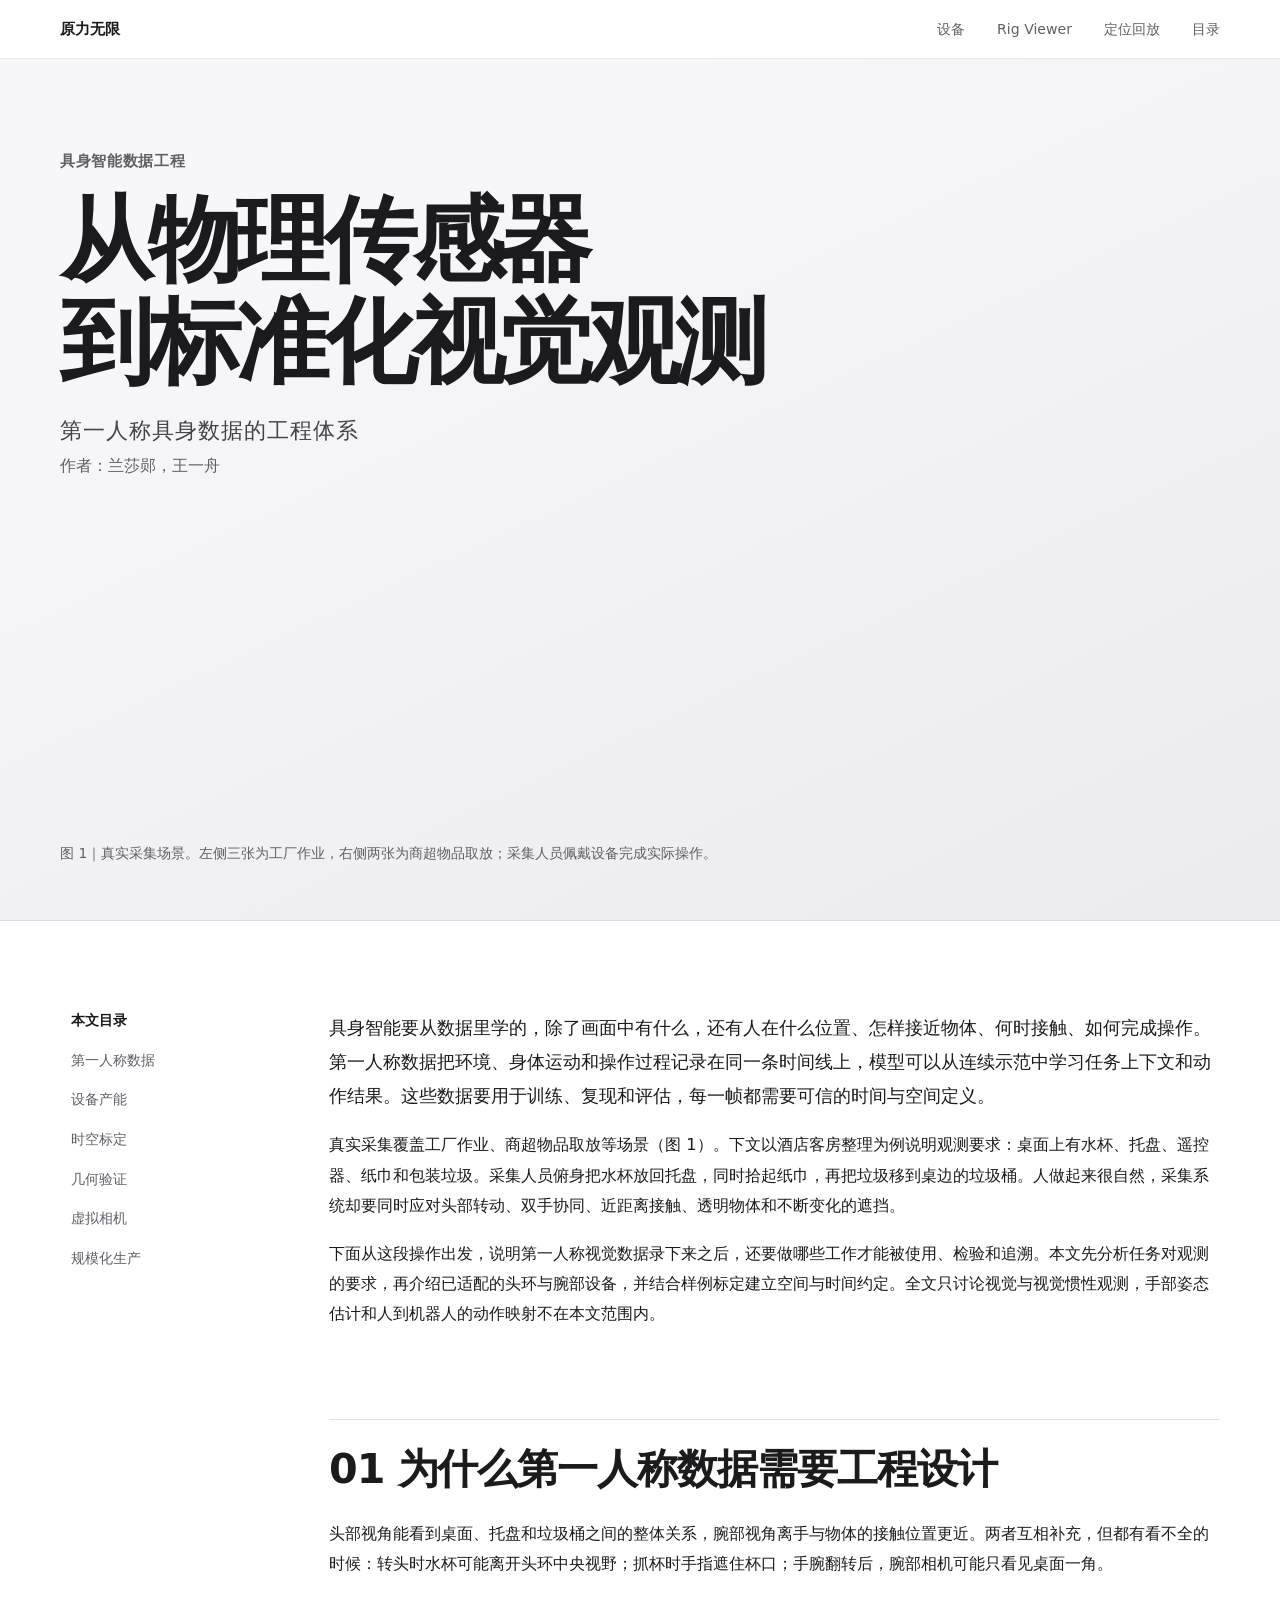
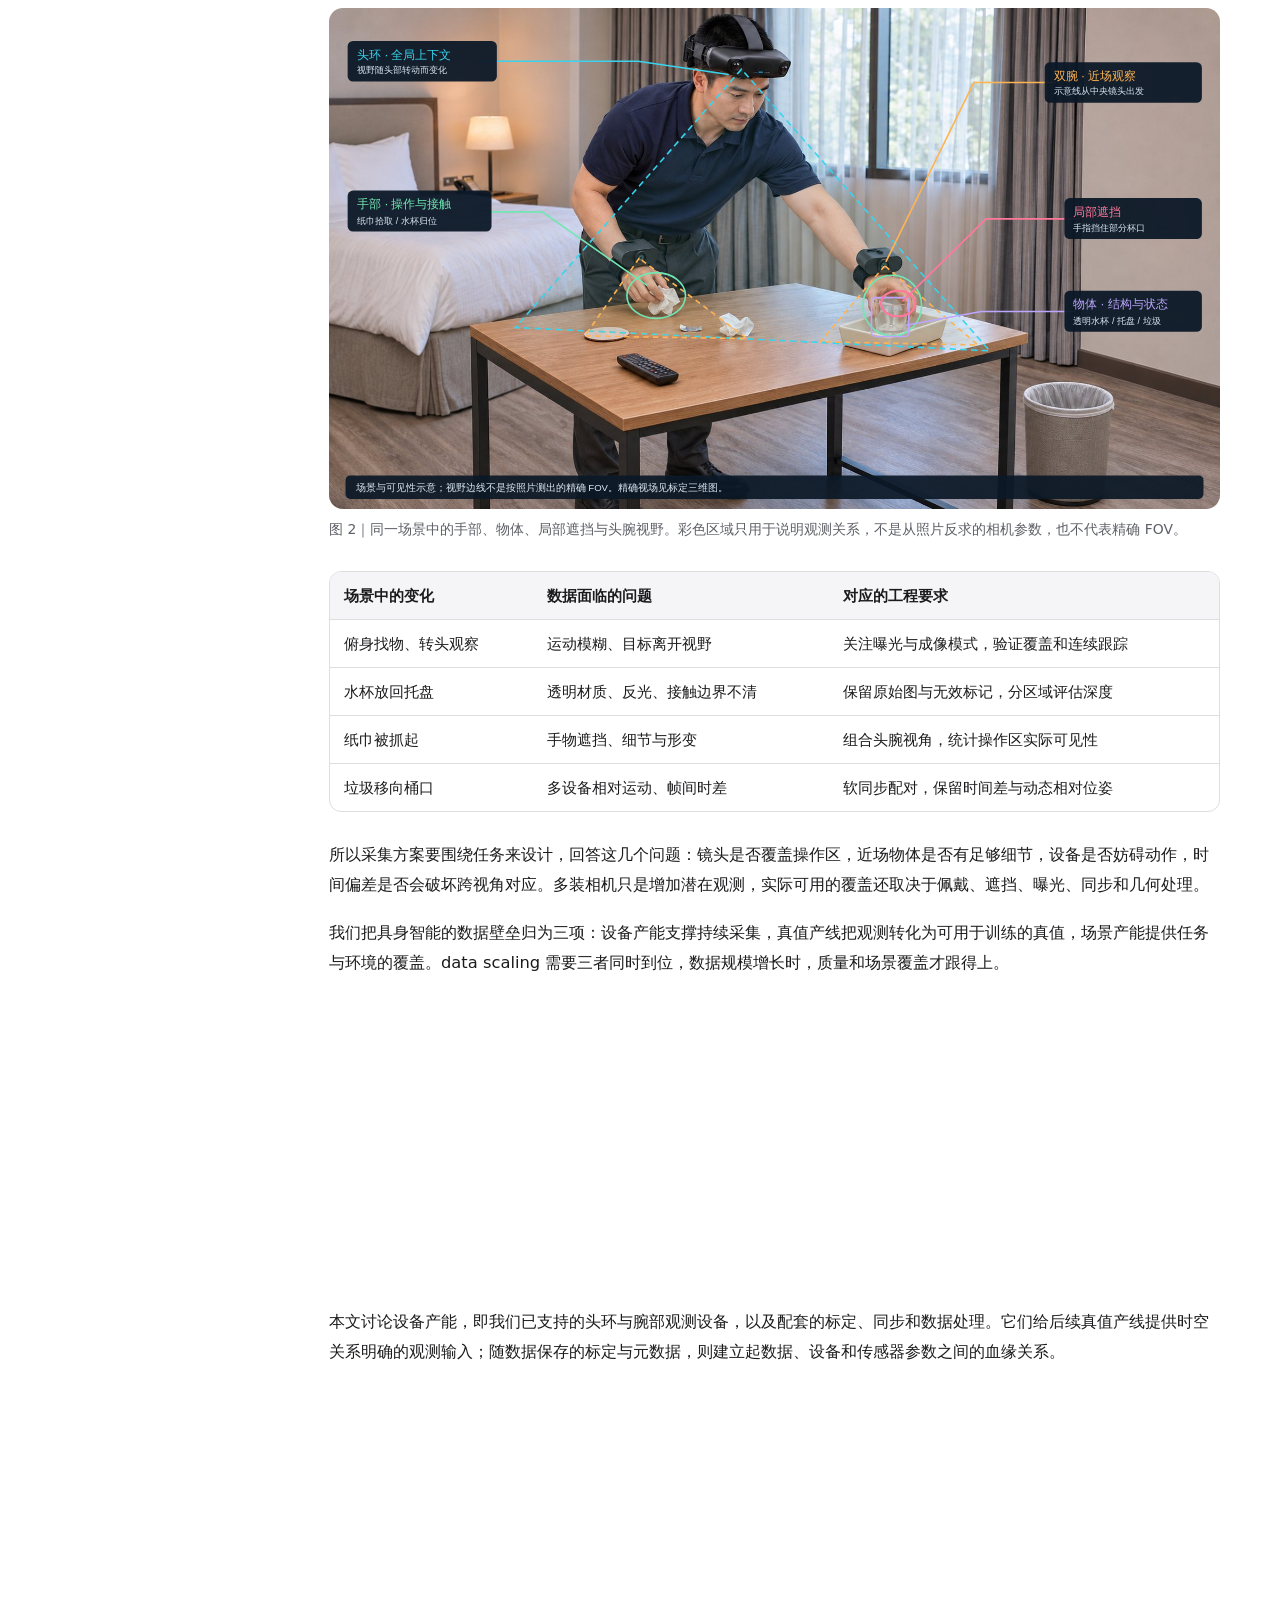
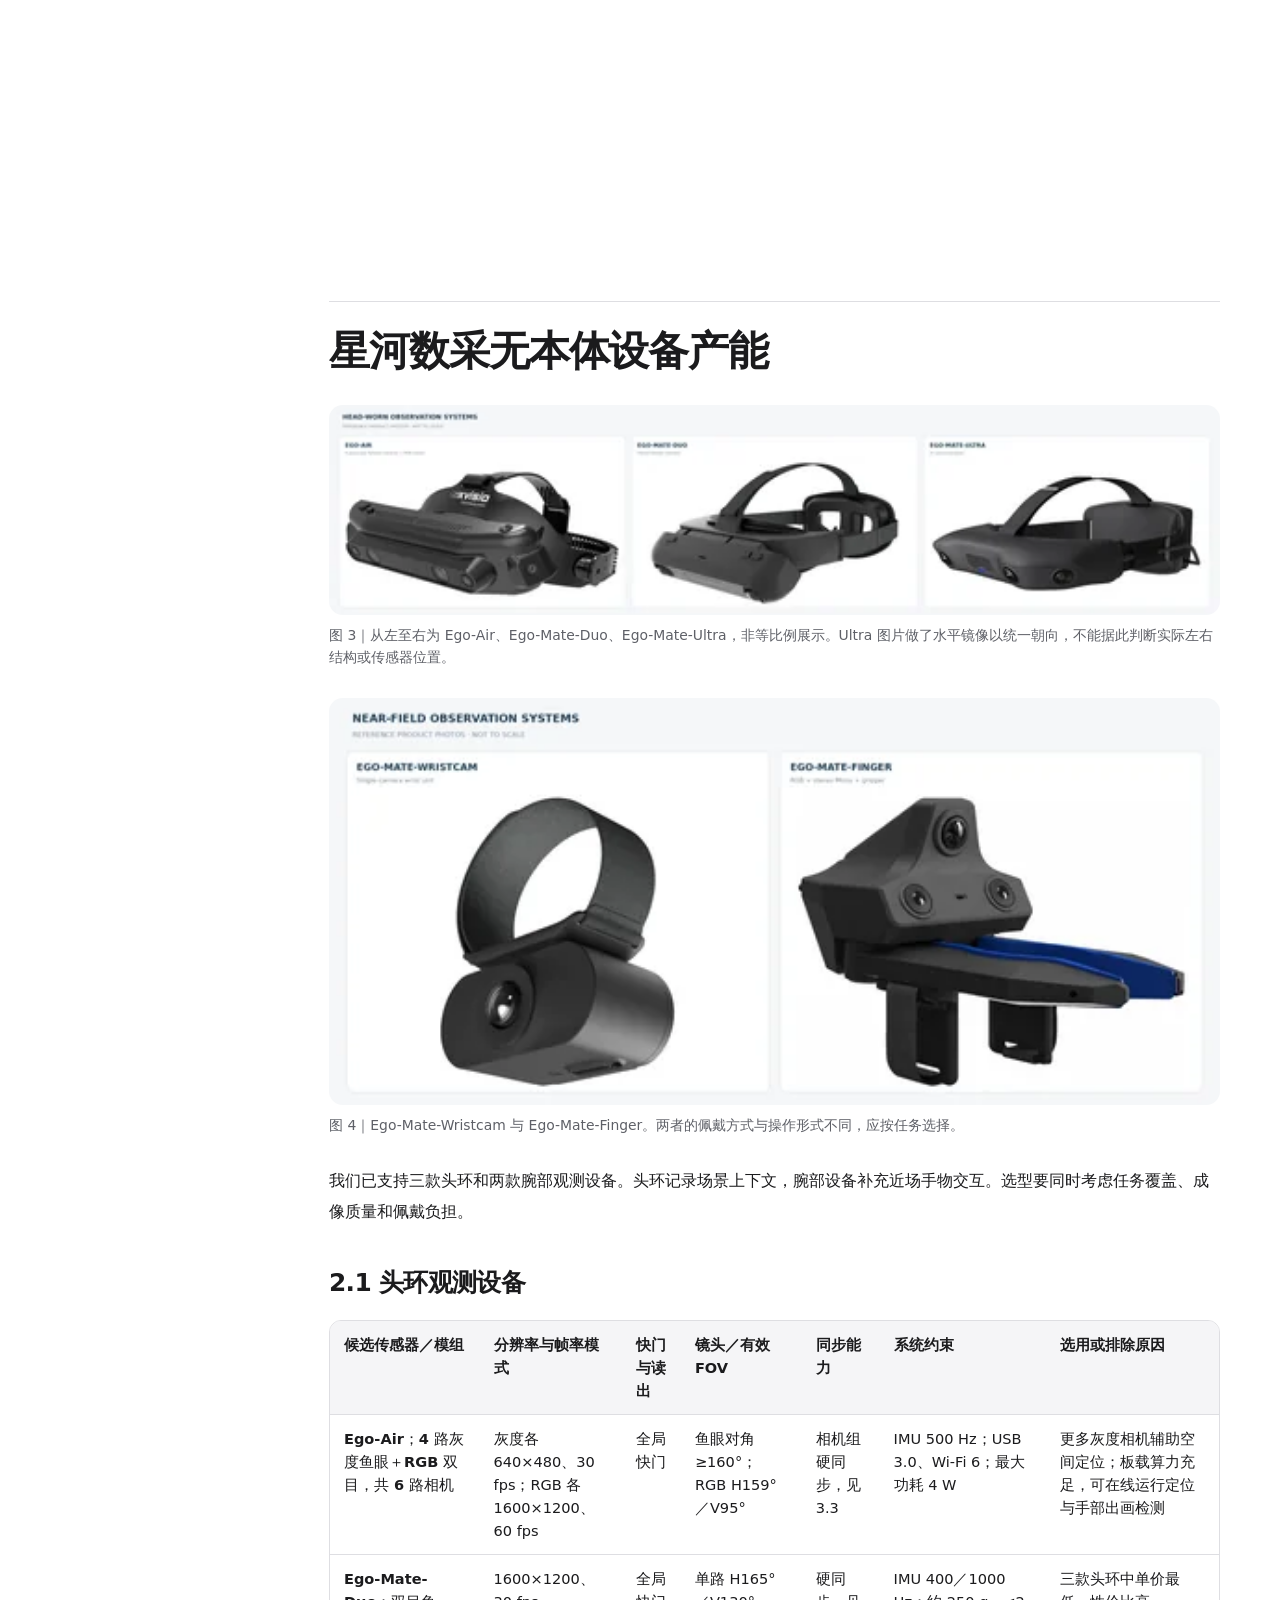
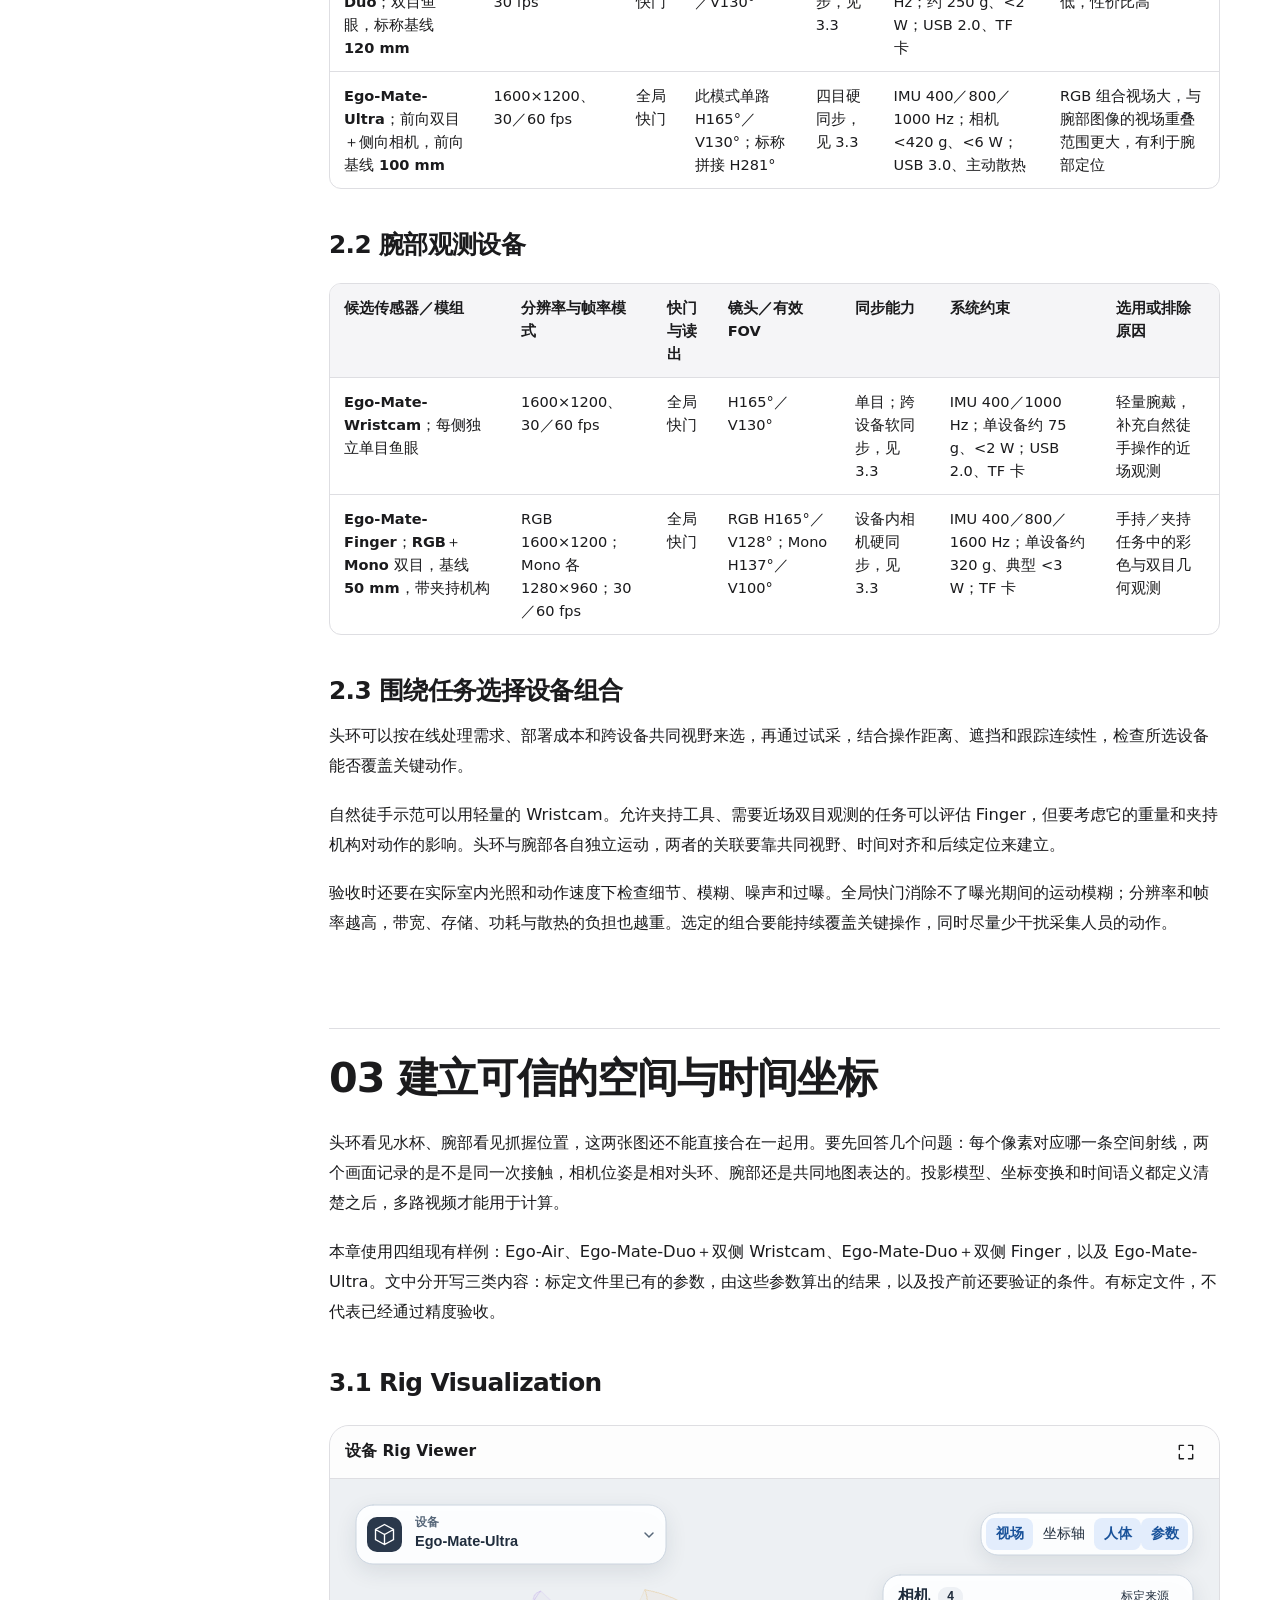
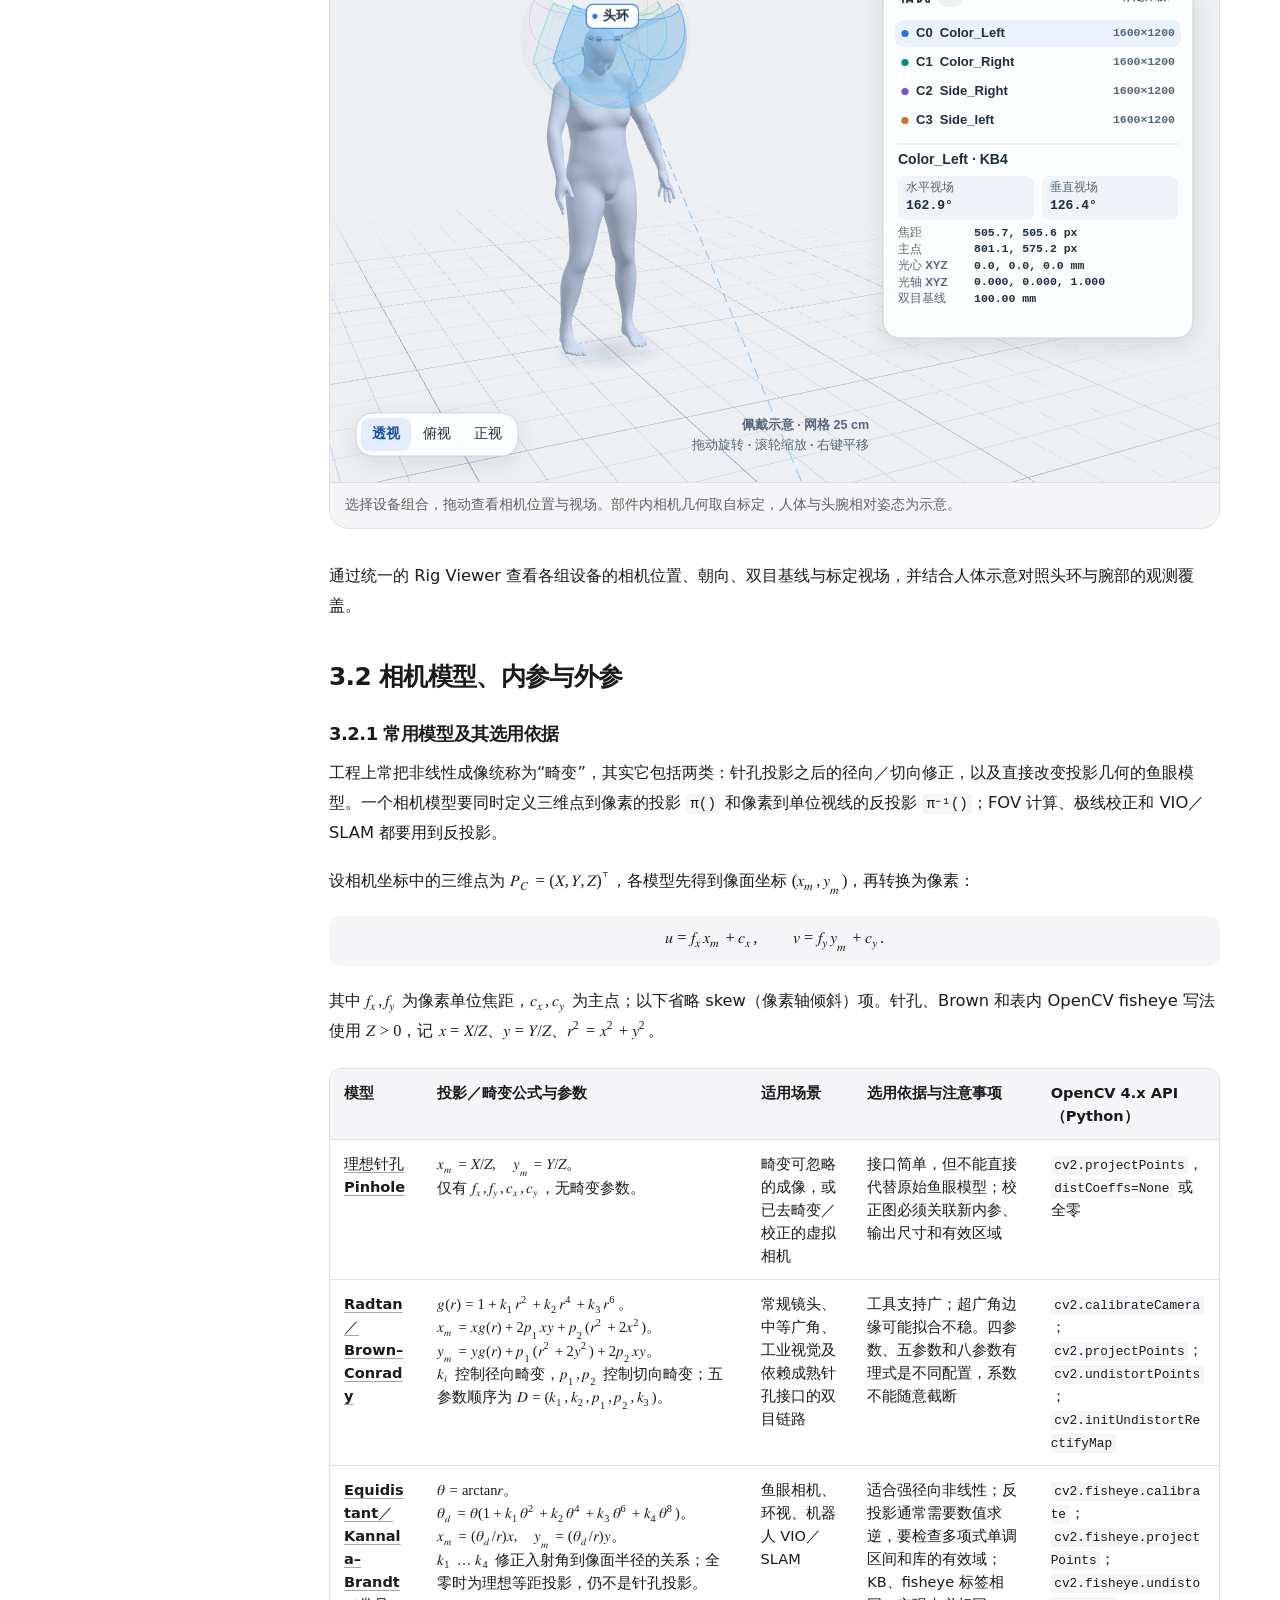
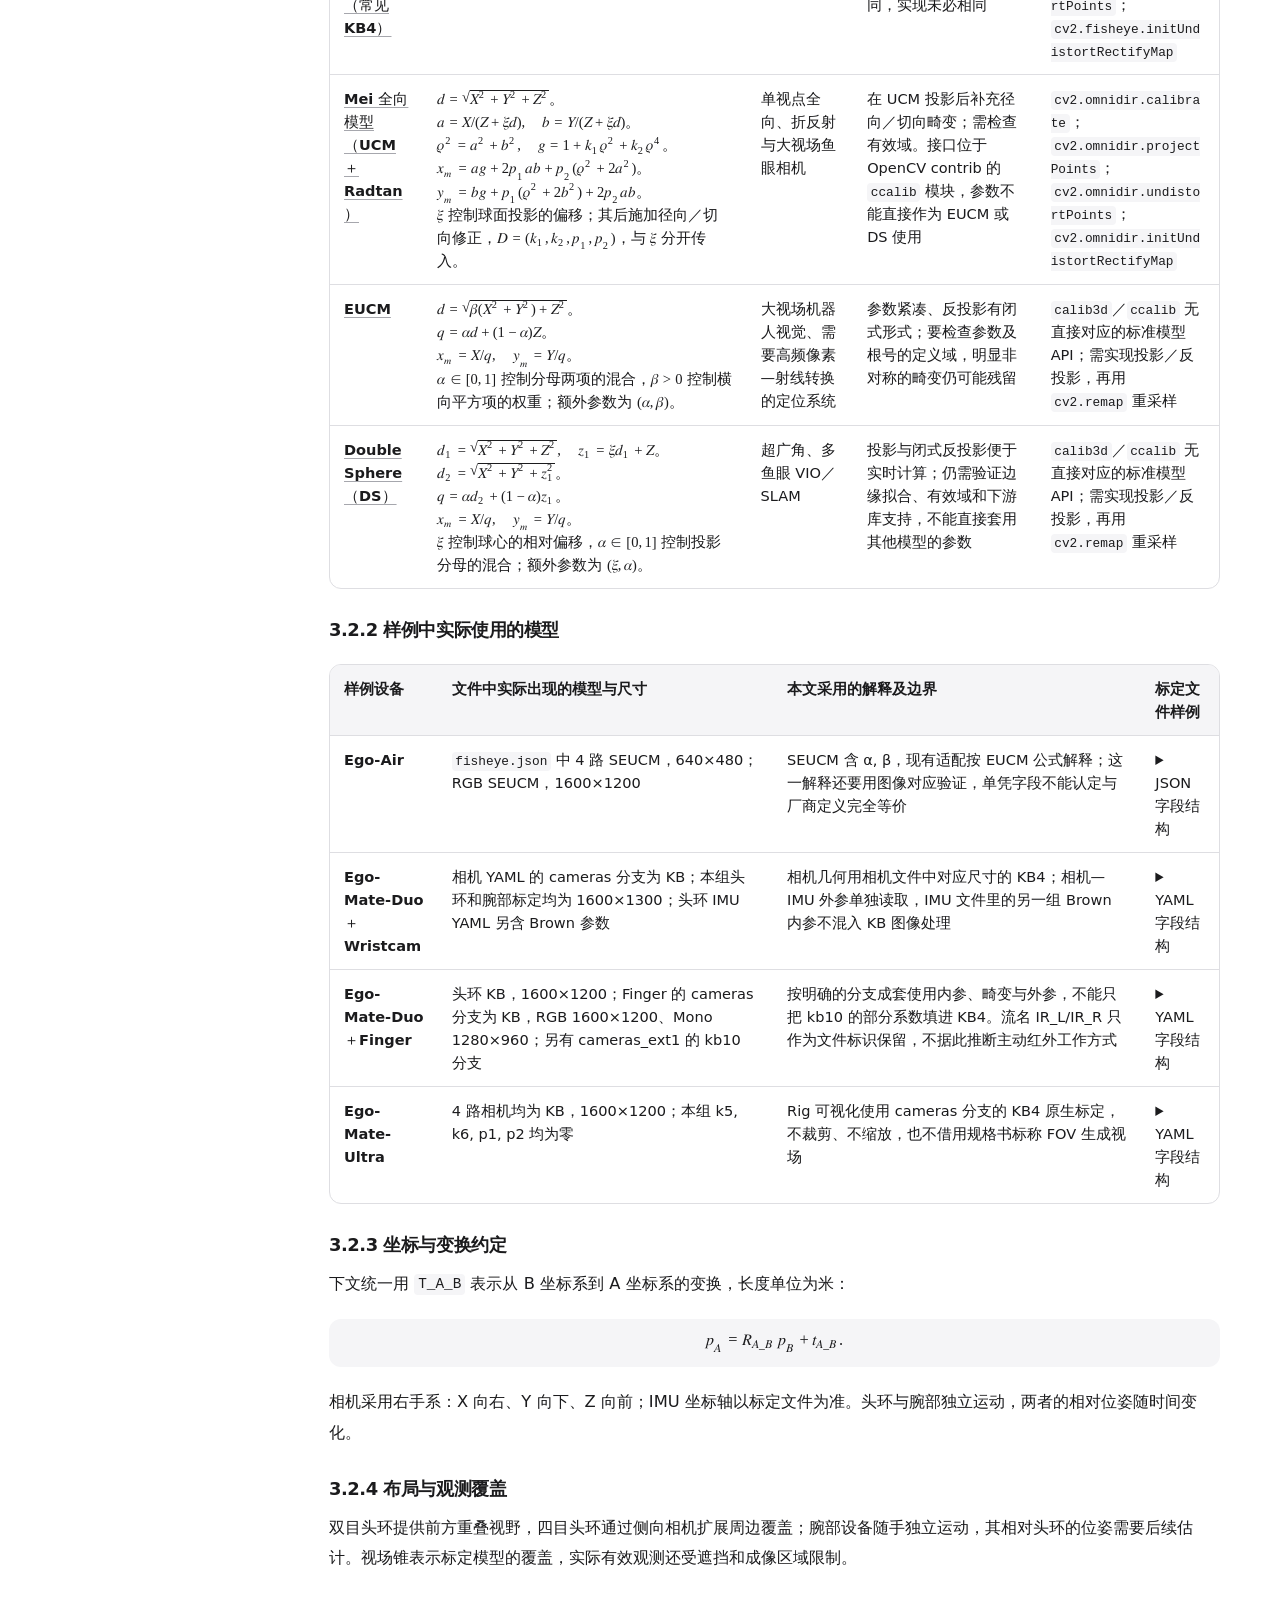
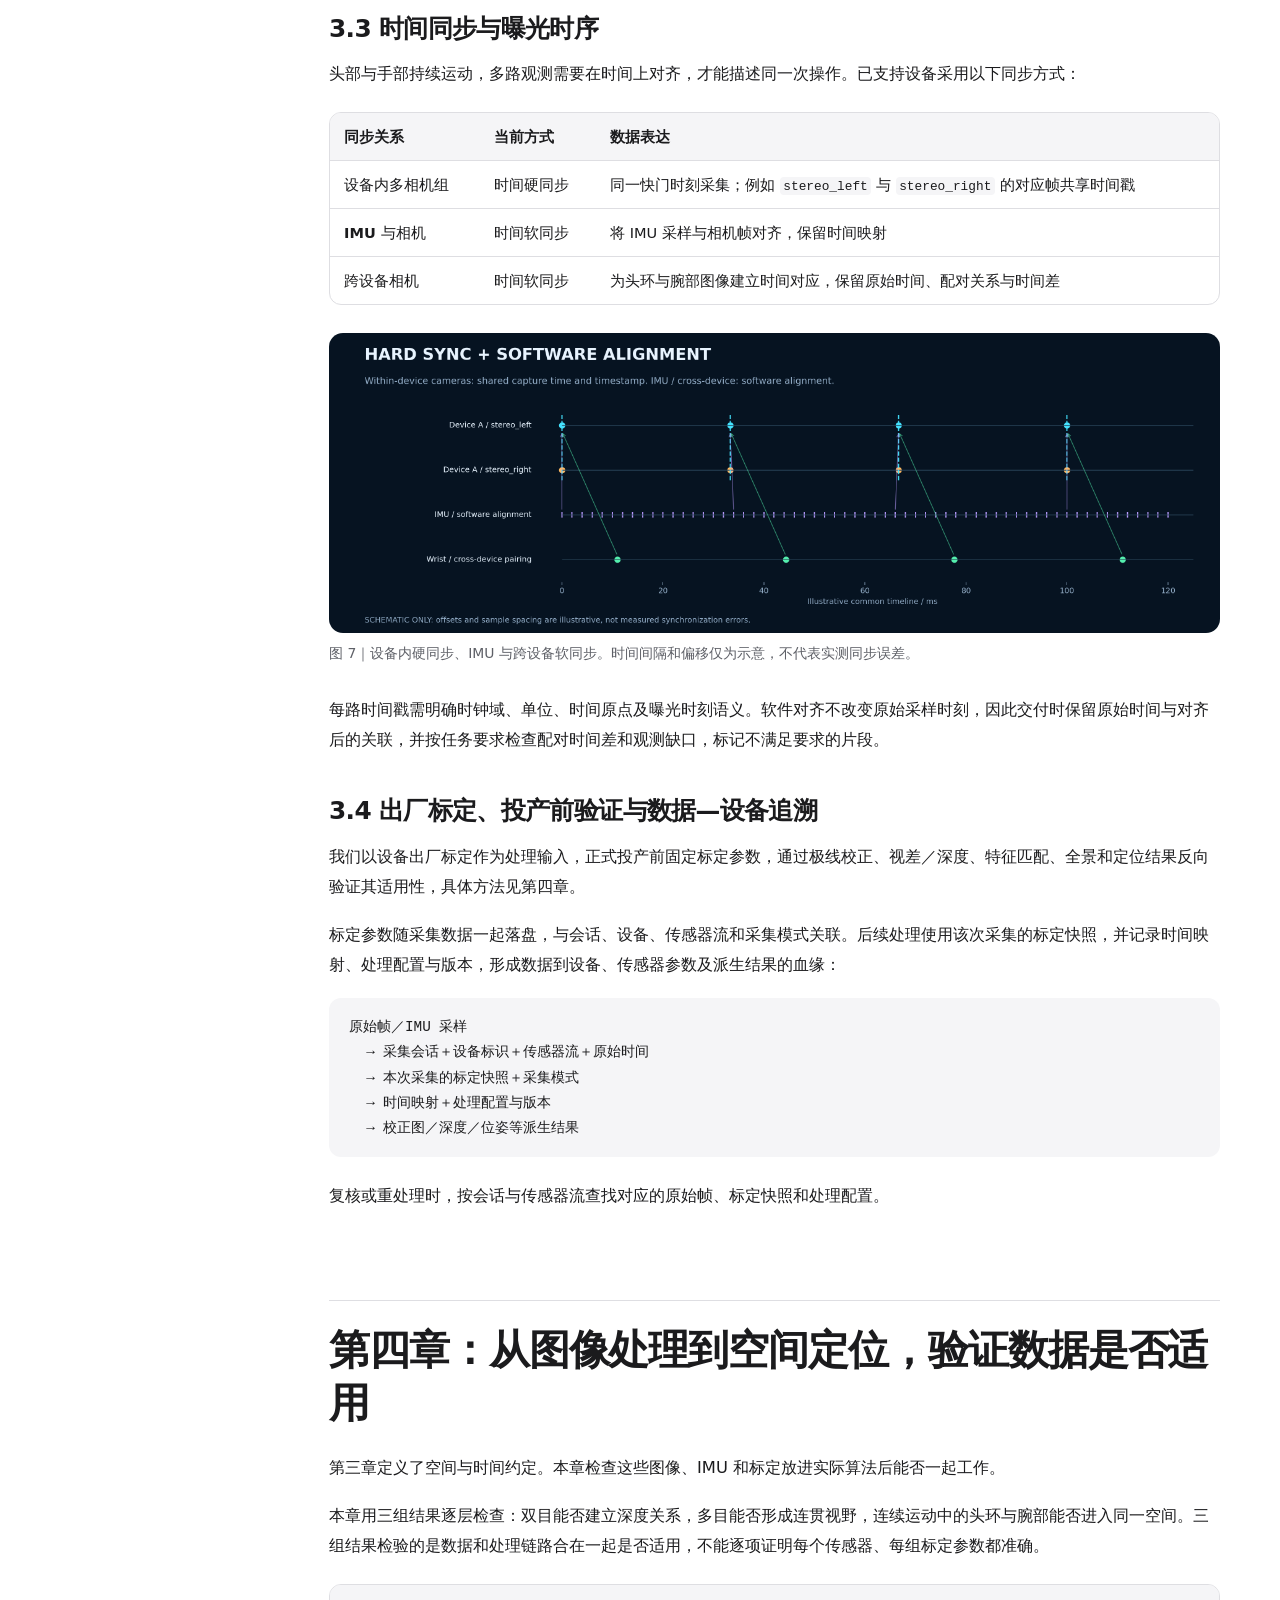
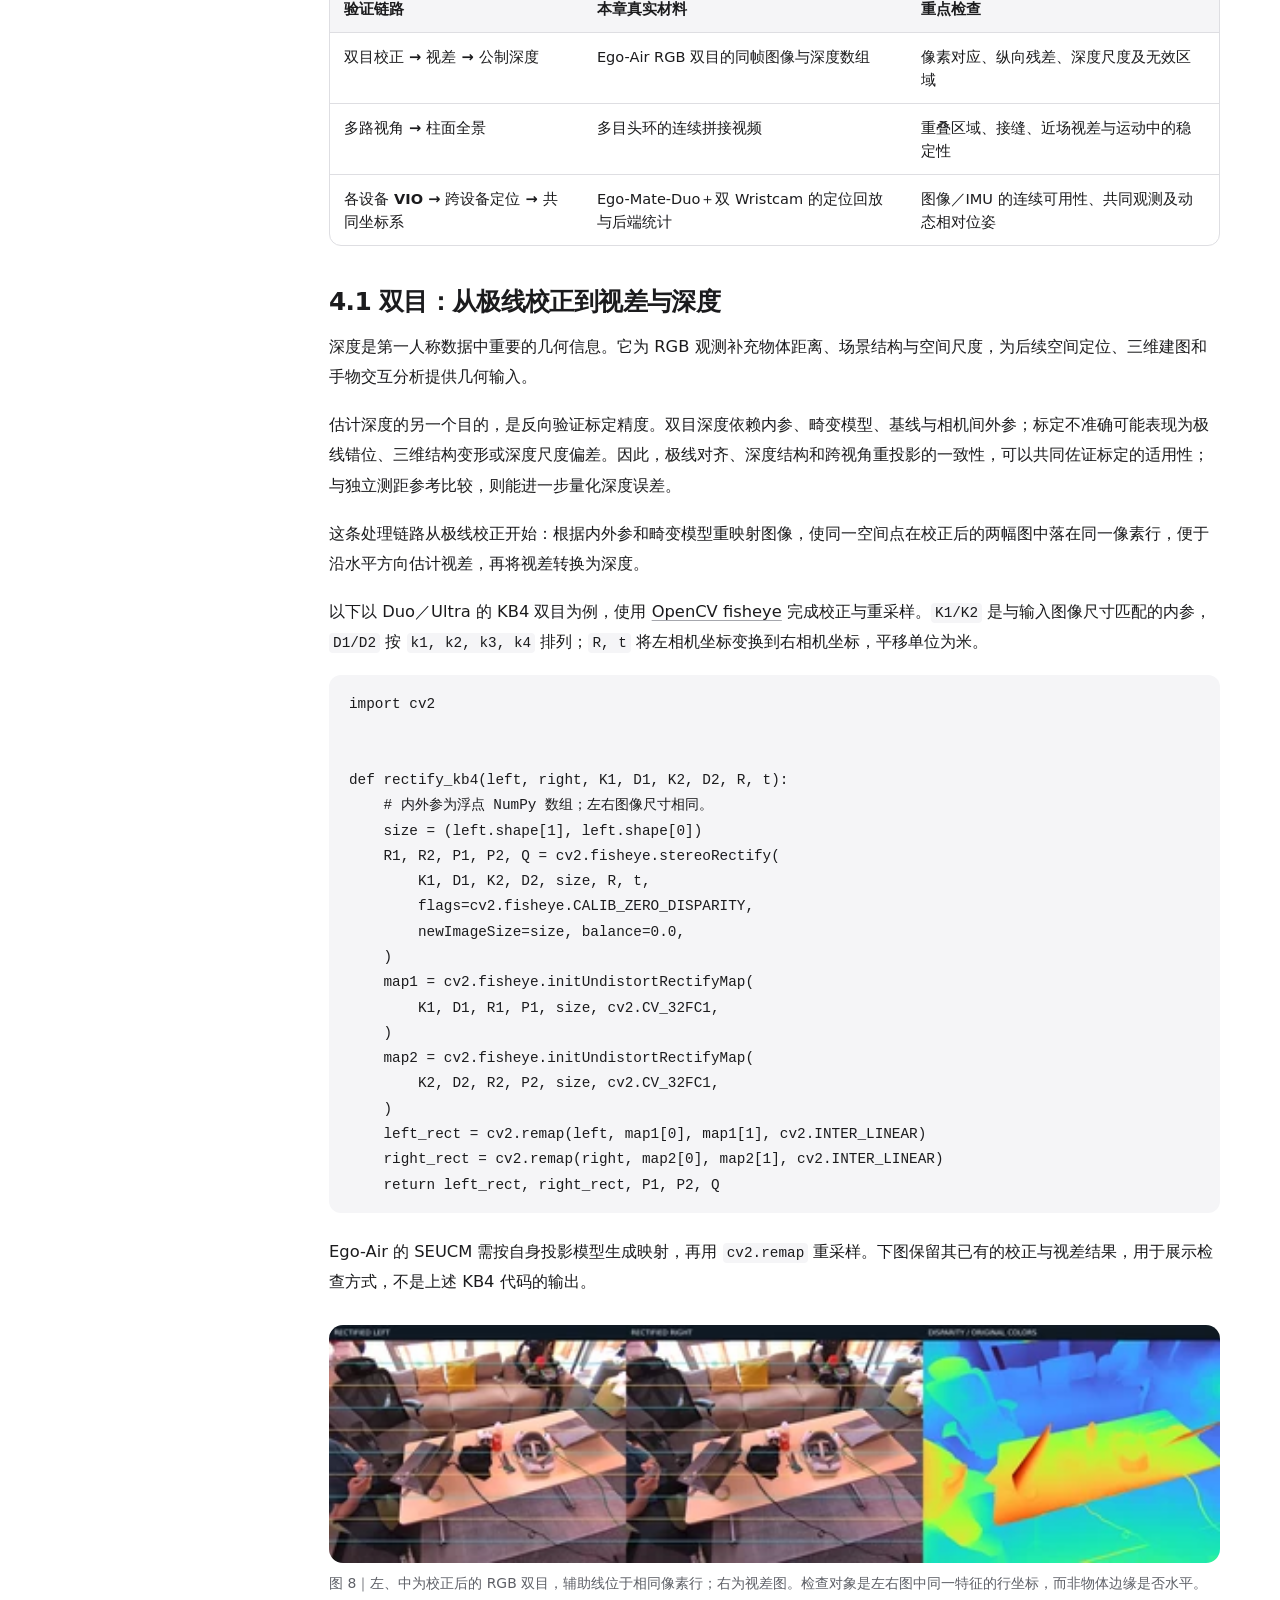
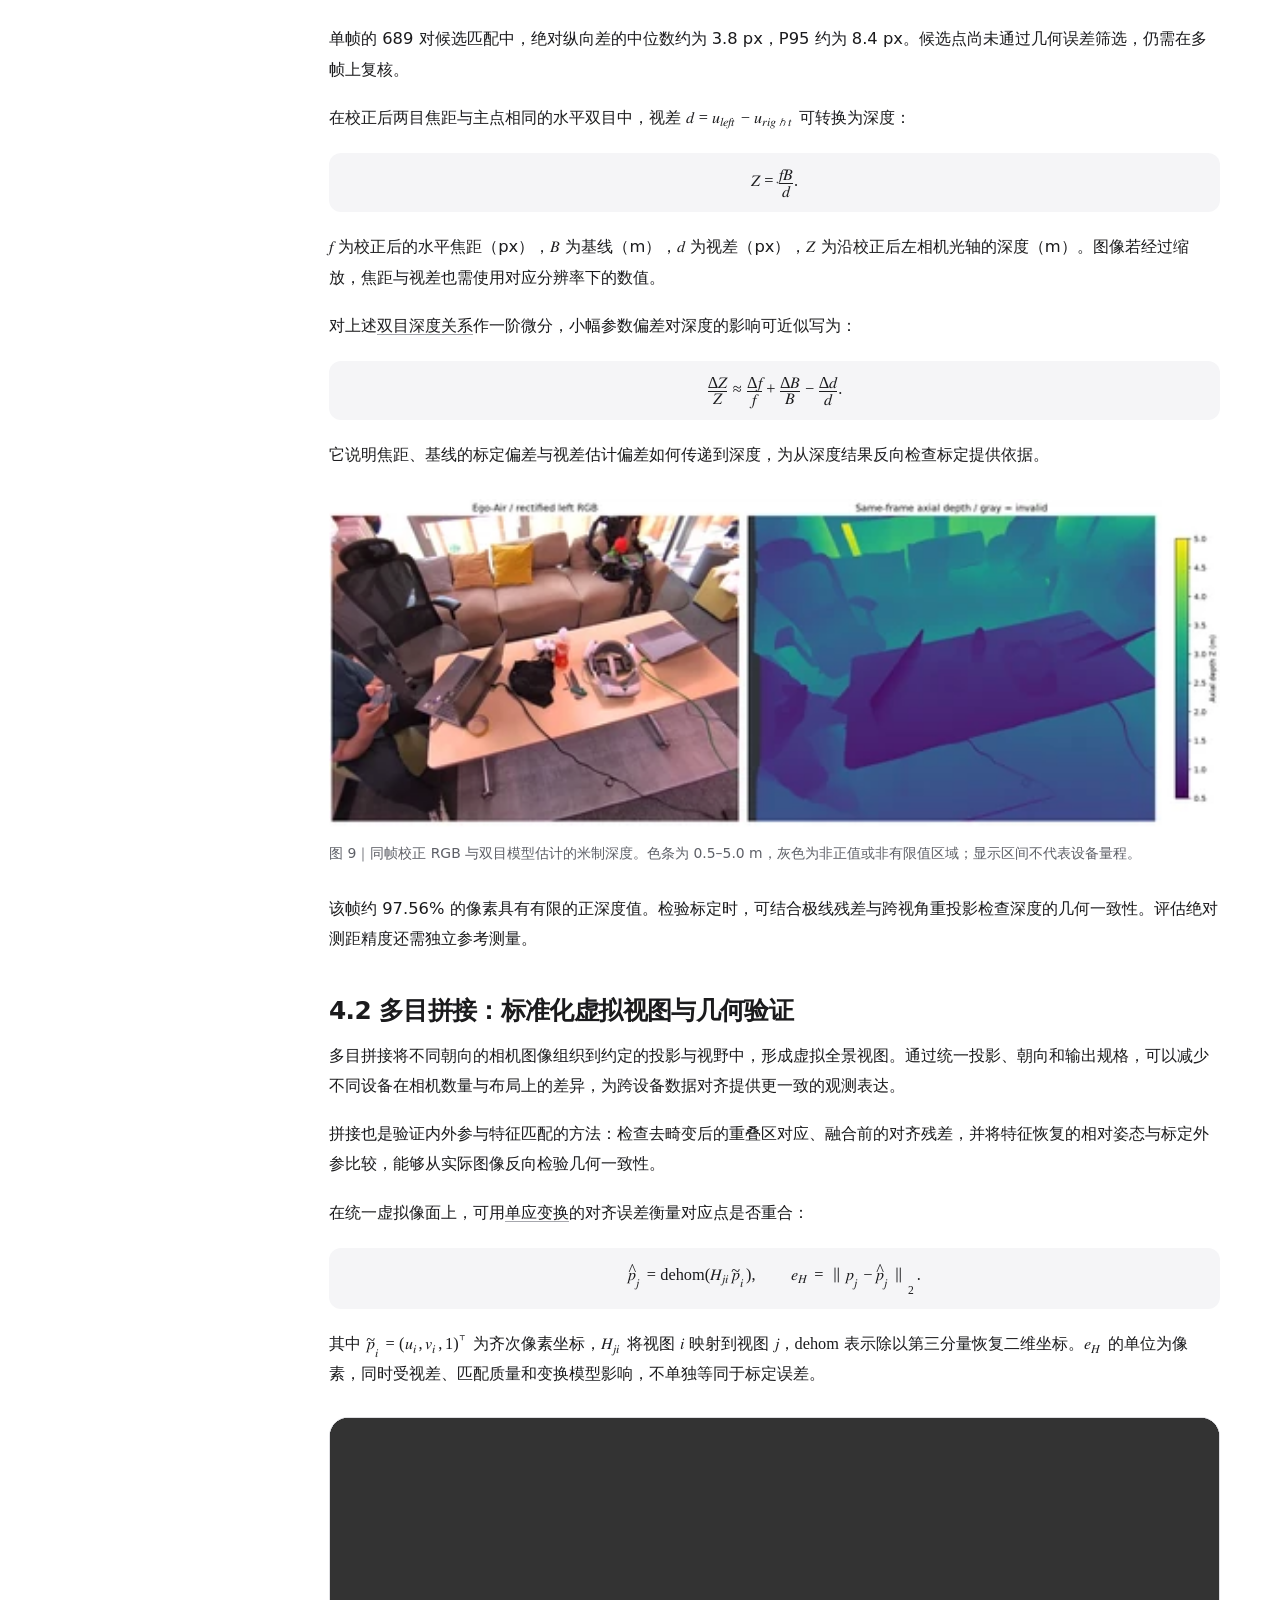
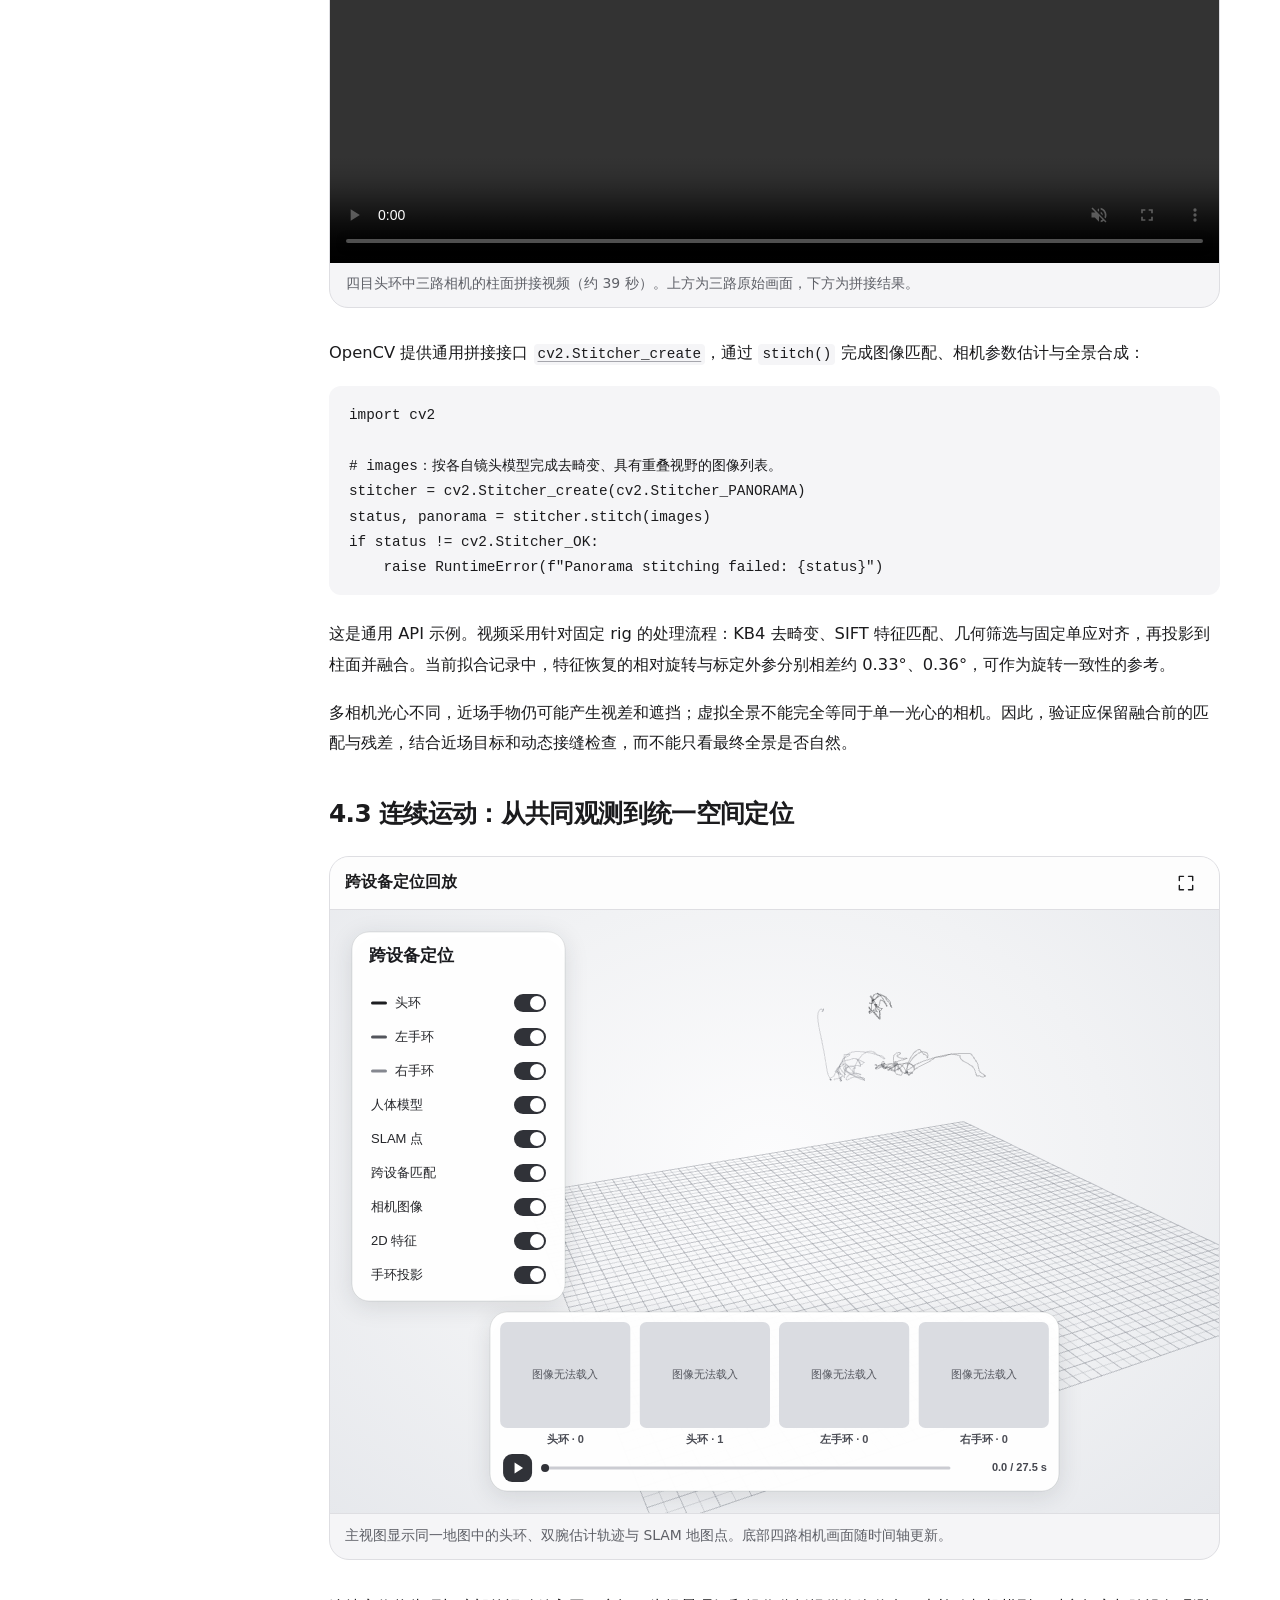
==== commit 9fb71715: "Add article author byline" ====
--- a/index.html
+++ b/index.html
@@ -28,6 +28,7 @@
         <p class="eyebrow">具身智能数据工程</p>
         <h1 id="title"><span>从物理传感器</span><span>到标准化视觉观测</span></h1>
         <p class="hero-deck">第一人称具身数据的工程体系</p>
+        <p class="hero-byline">作者：兰莎郧，王一舟</p>
         <figure>
           <picture>
             <source type="image/webp"
--- a/styles.css
+++ b/styles.css
@@ -46,8 +46,9 @@
 h1 { margin: 0; font-size: clamp(2.55rem, 7.3vw, 5.8rem); font-weight: 770;
   line-height: 1.1; letter-spacing: -.055em; }
 h1 span { display: block; }
-.hero-deck { margin: 22px 0 clamp(26px, 4.6vw, 52px); font-size: clamp(1.06rem, 2vw, 1.4rem);
+.hero-deck { margin: 22px 0 0; font-size: clamp(1.06rem, 2vw, 1.4rem);
   letter-spacing: .045em; color: #424348; font-weight: 560; }
+.hero-byline { margin: 10px 0 clamp(26px, 4.6vw, 52px); color: var(--muted); }
 .hero figure { margin: 0; }
 .hero figure img { border-radius: clamp(12px, 2vw, 24px); width: 100%; height: auto; display: block; }
 .hero figcaption { margin: 11px 0 0; }
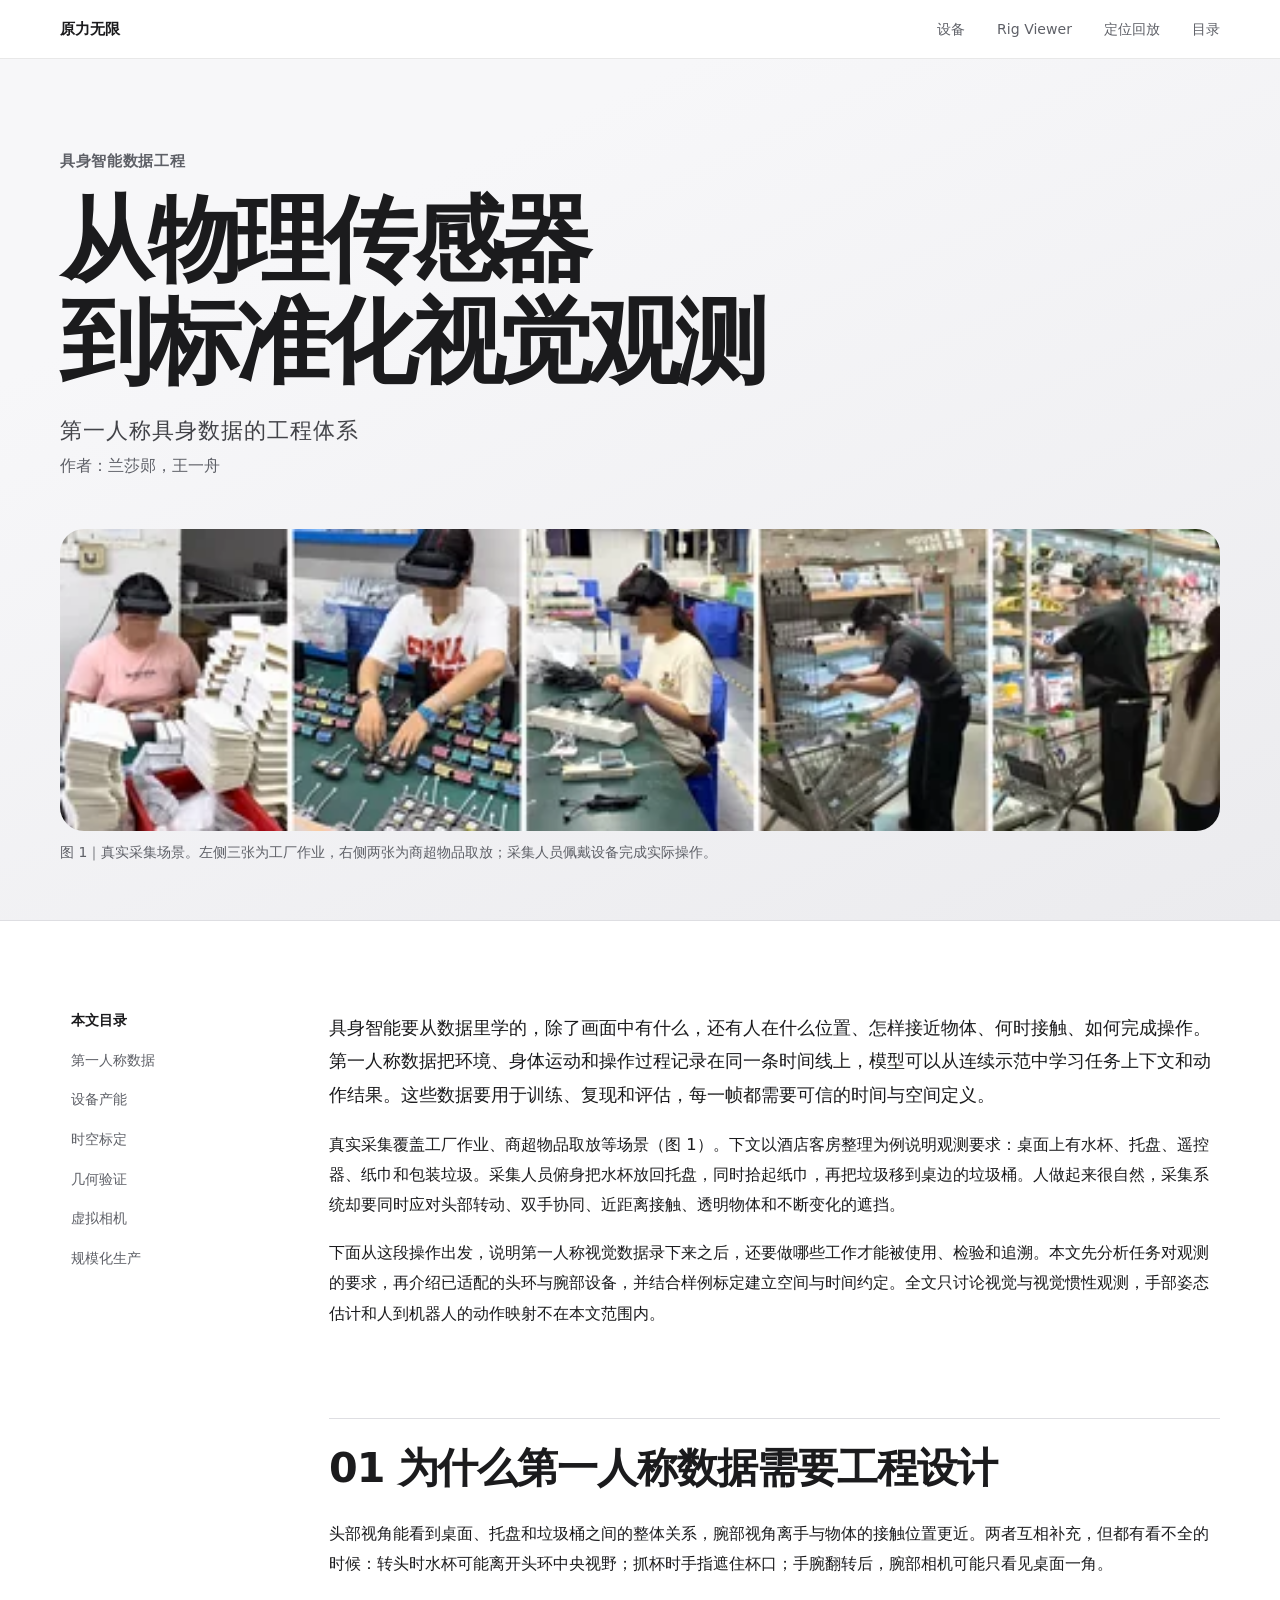
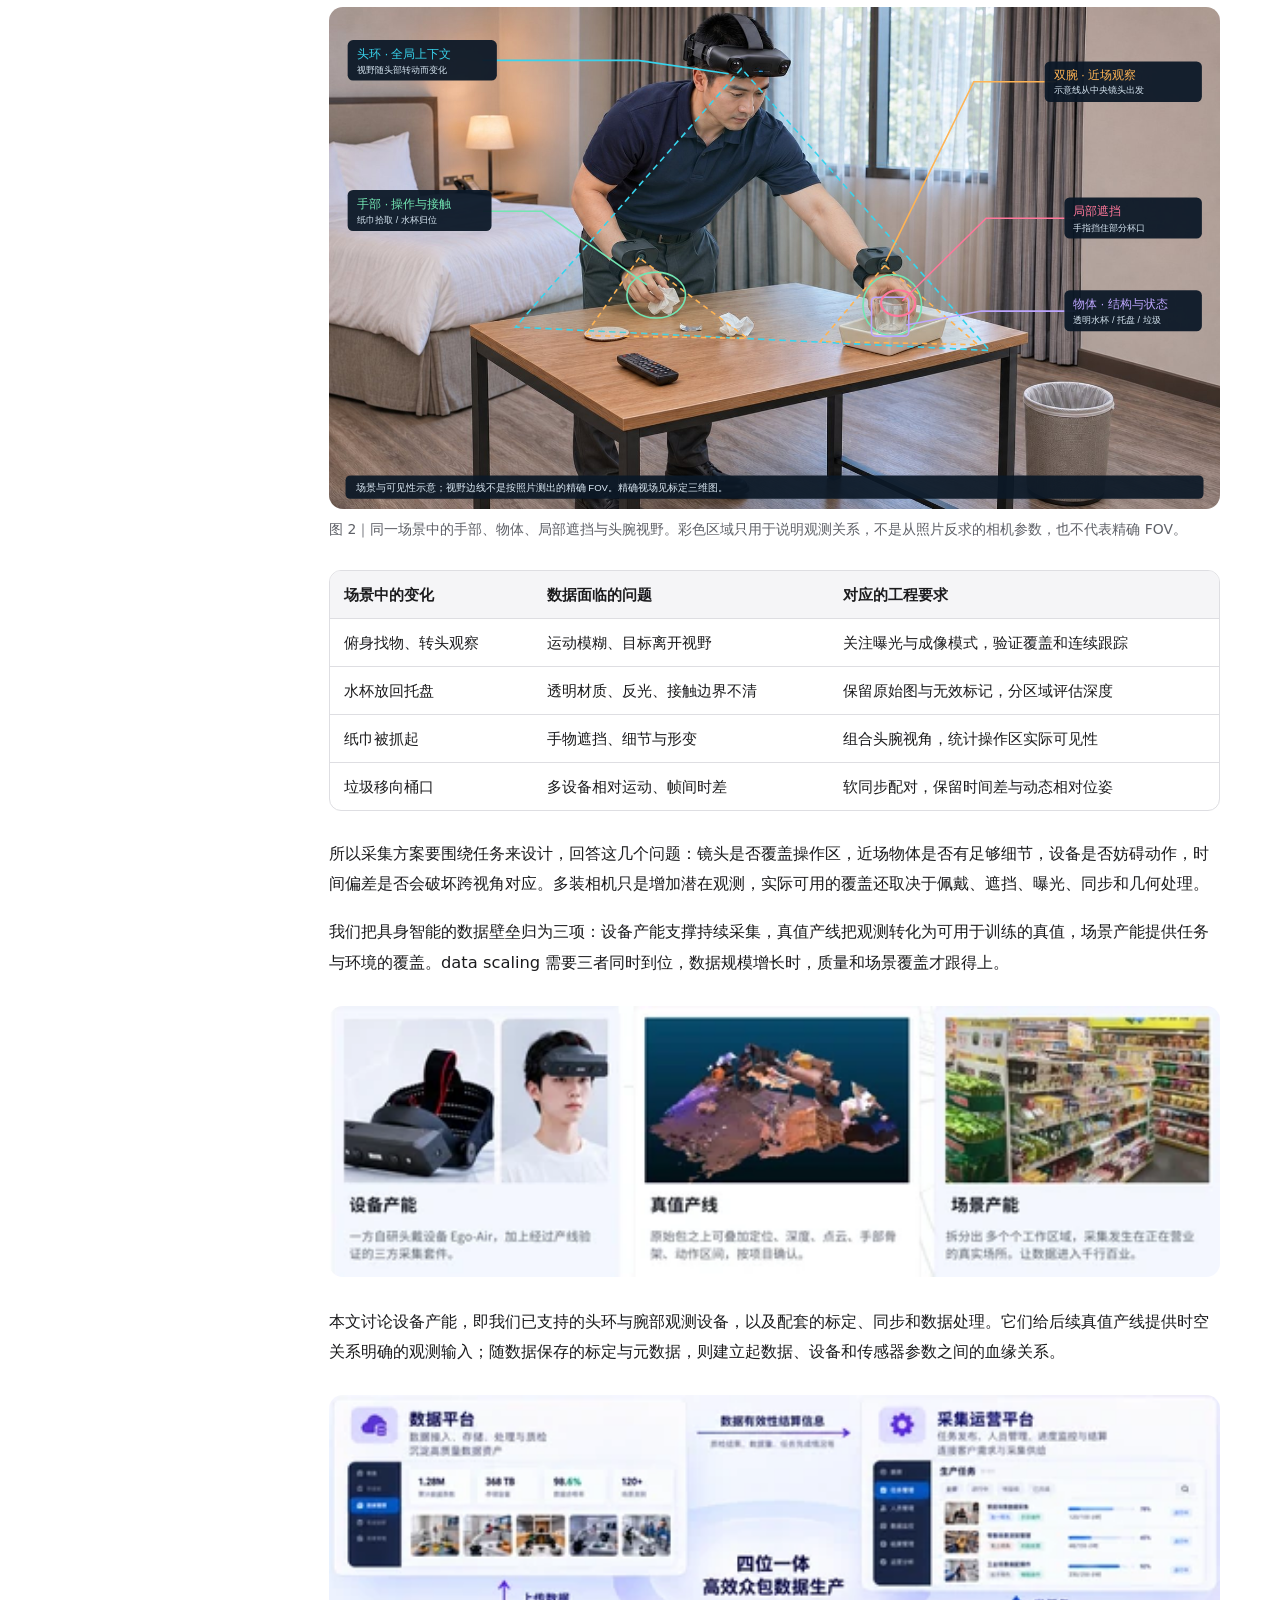
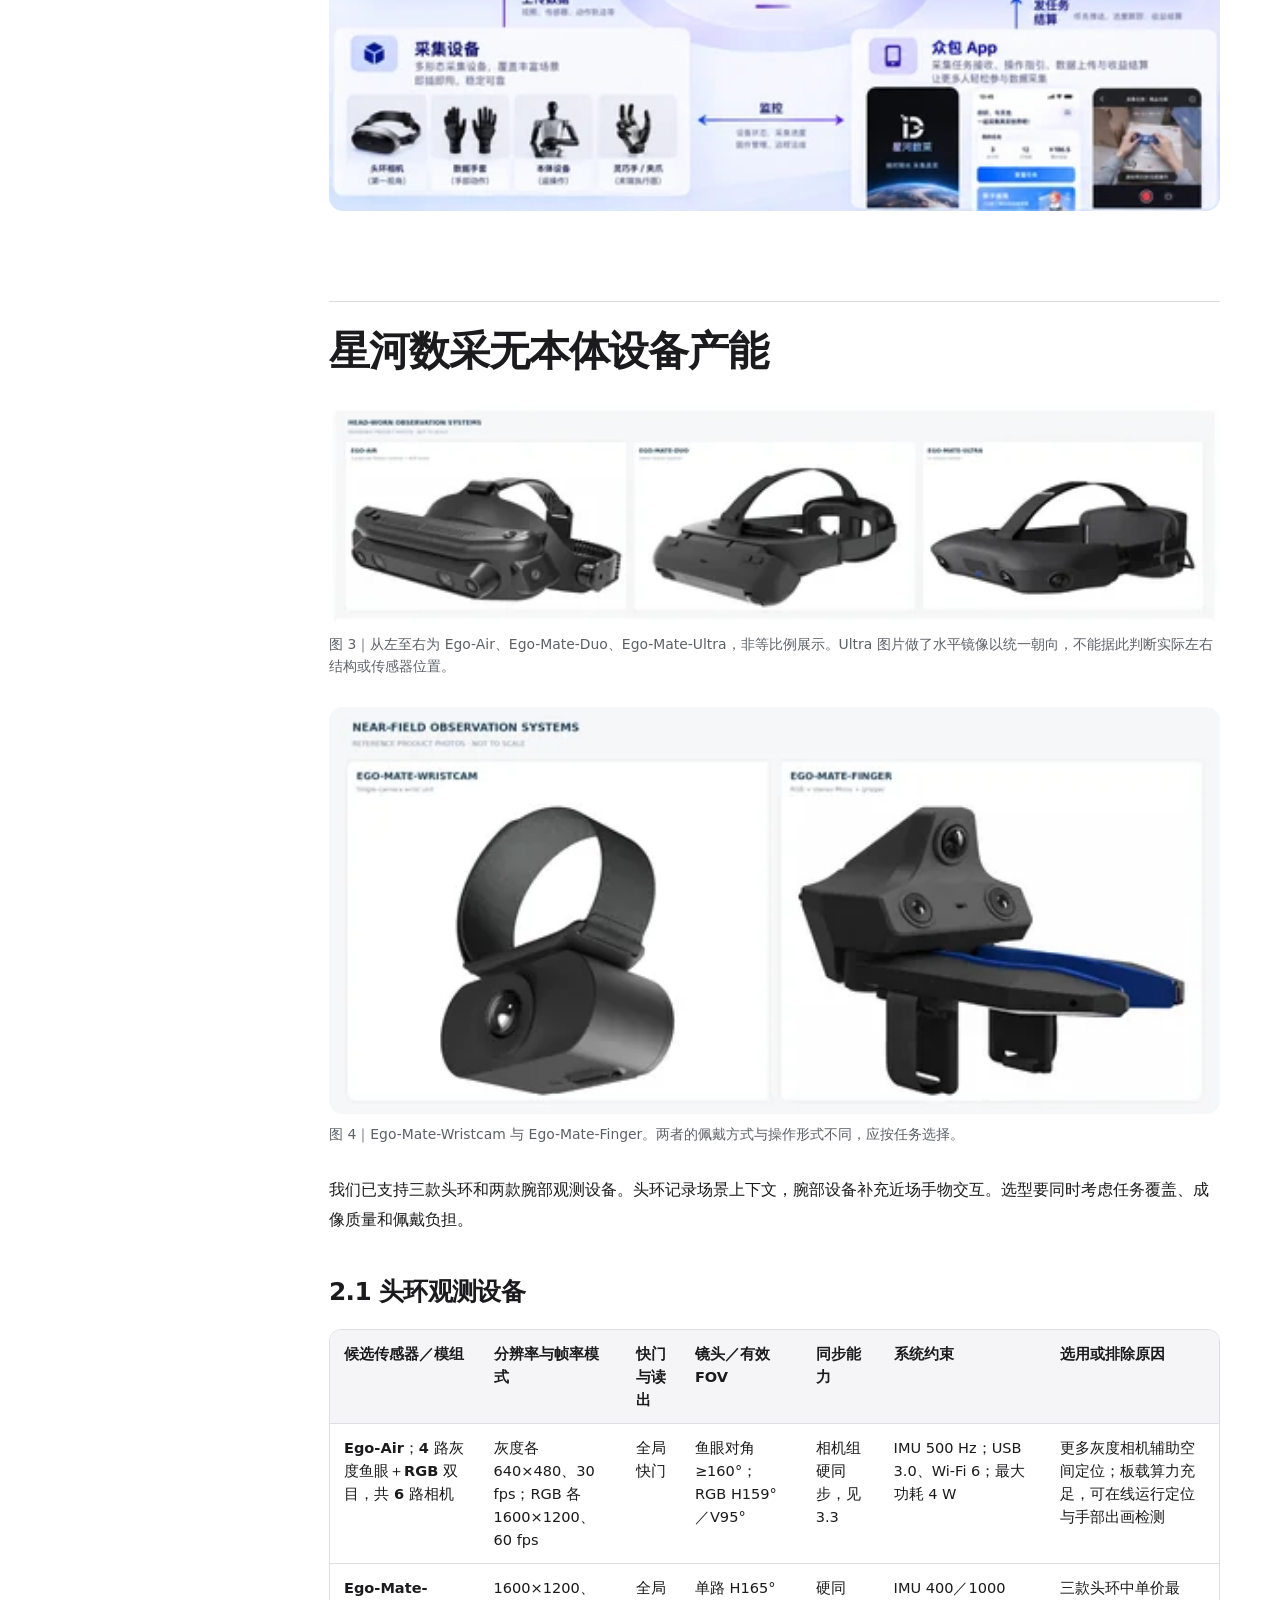
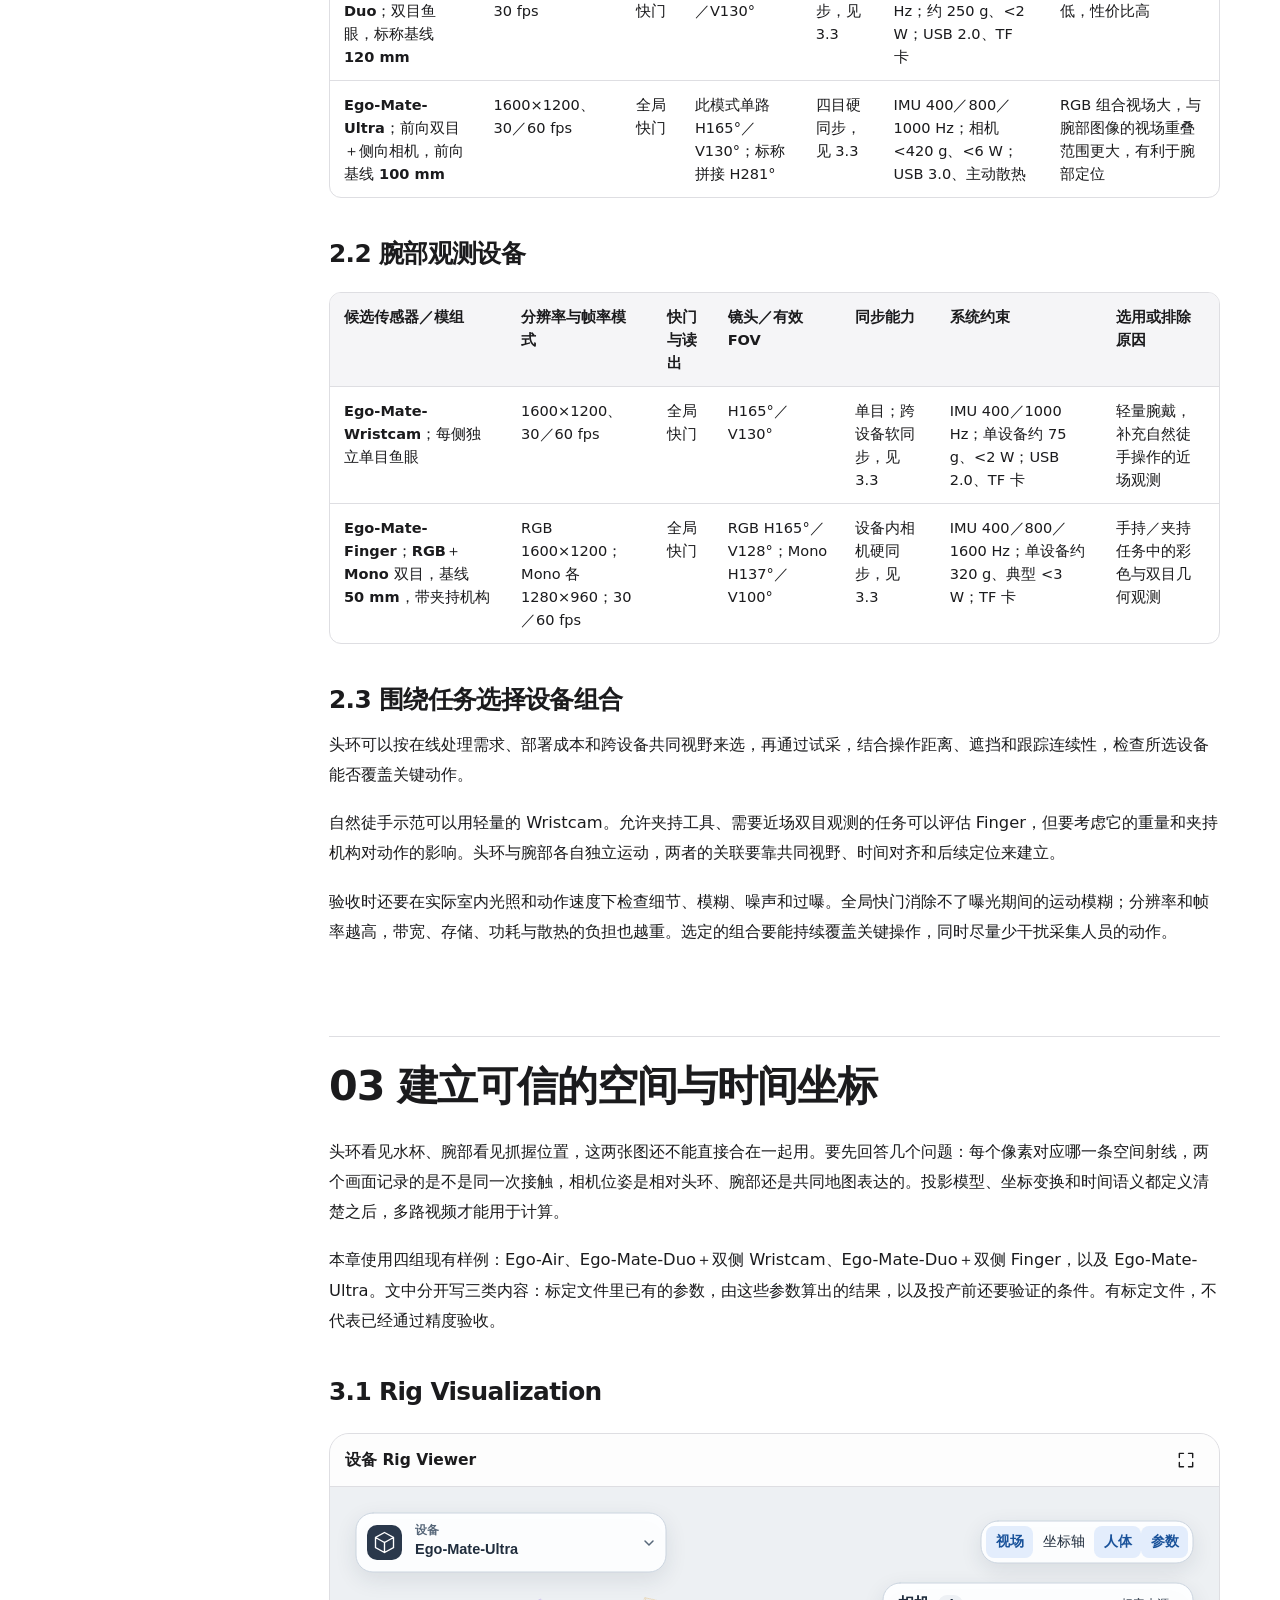
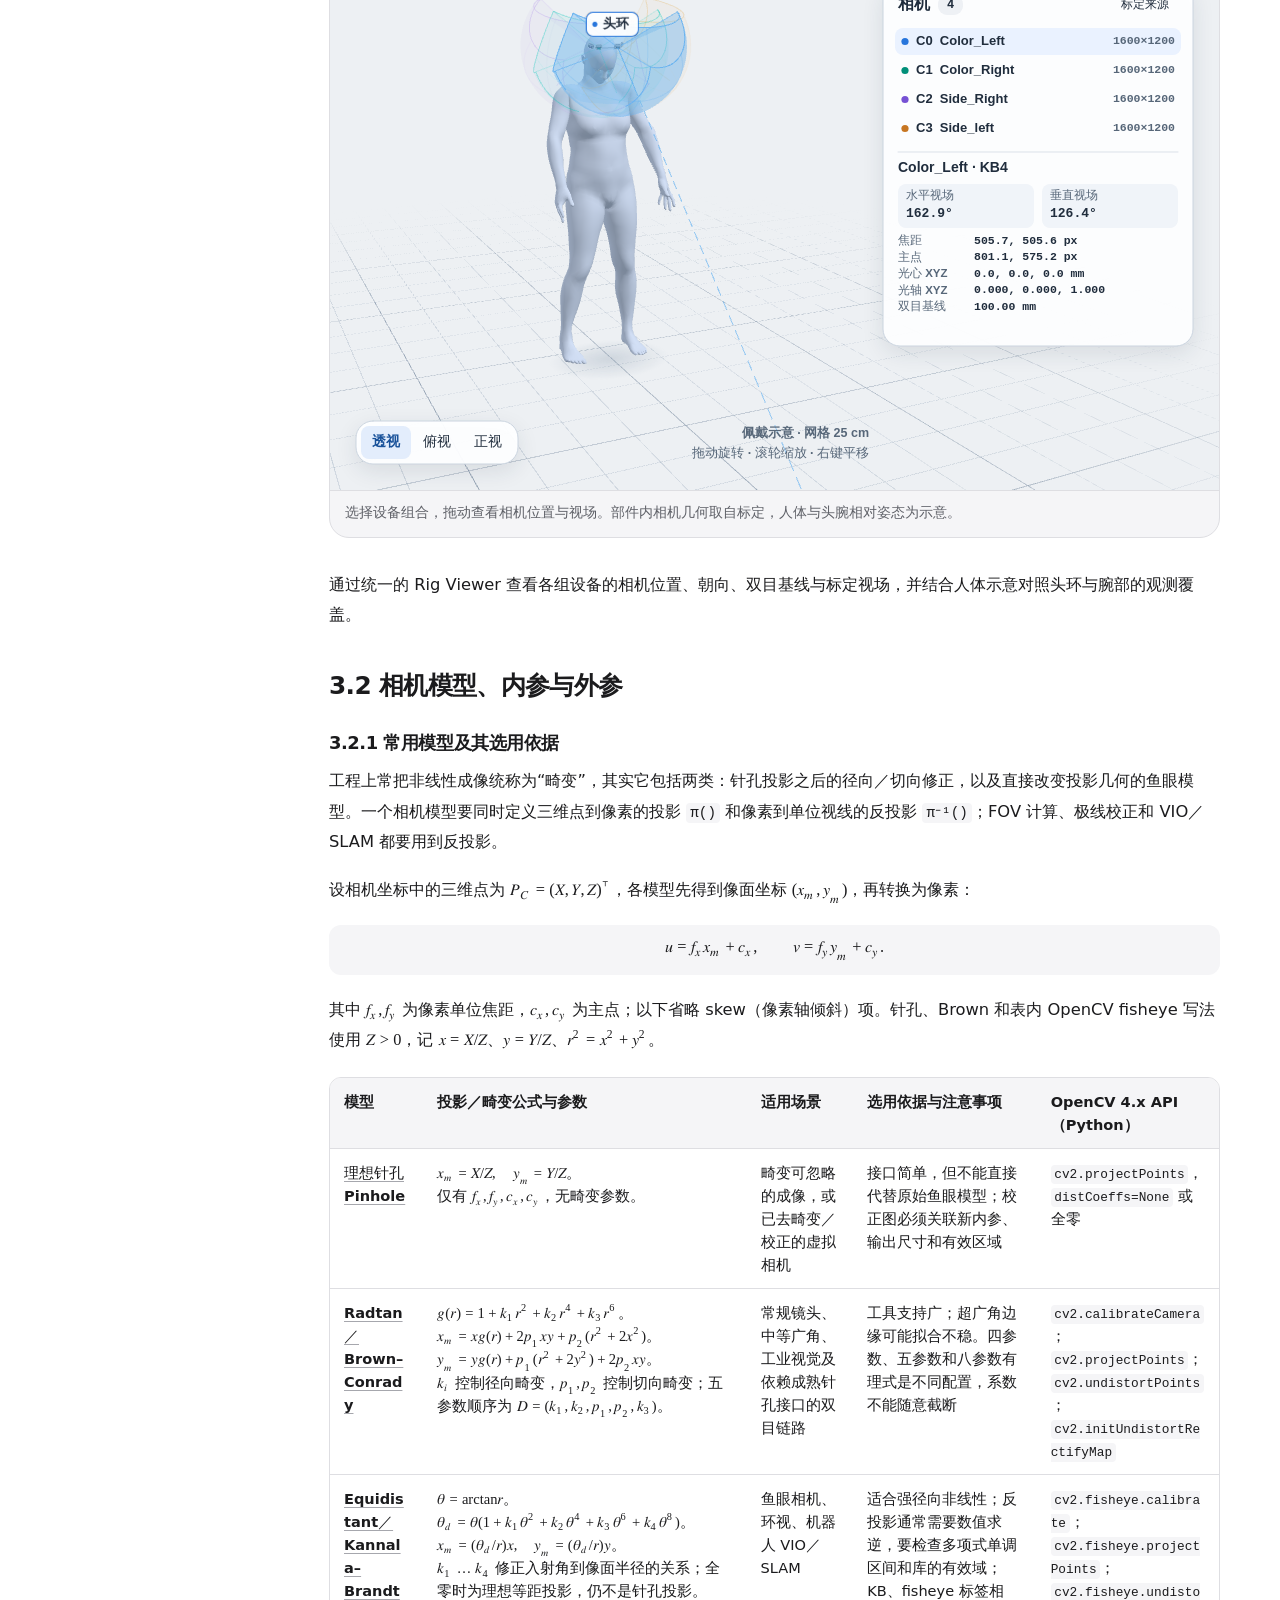
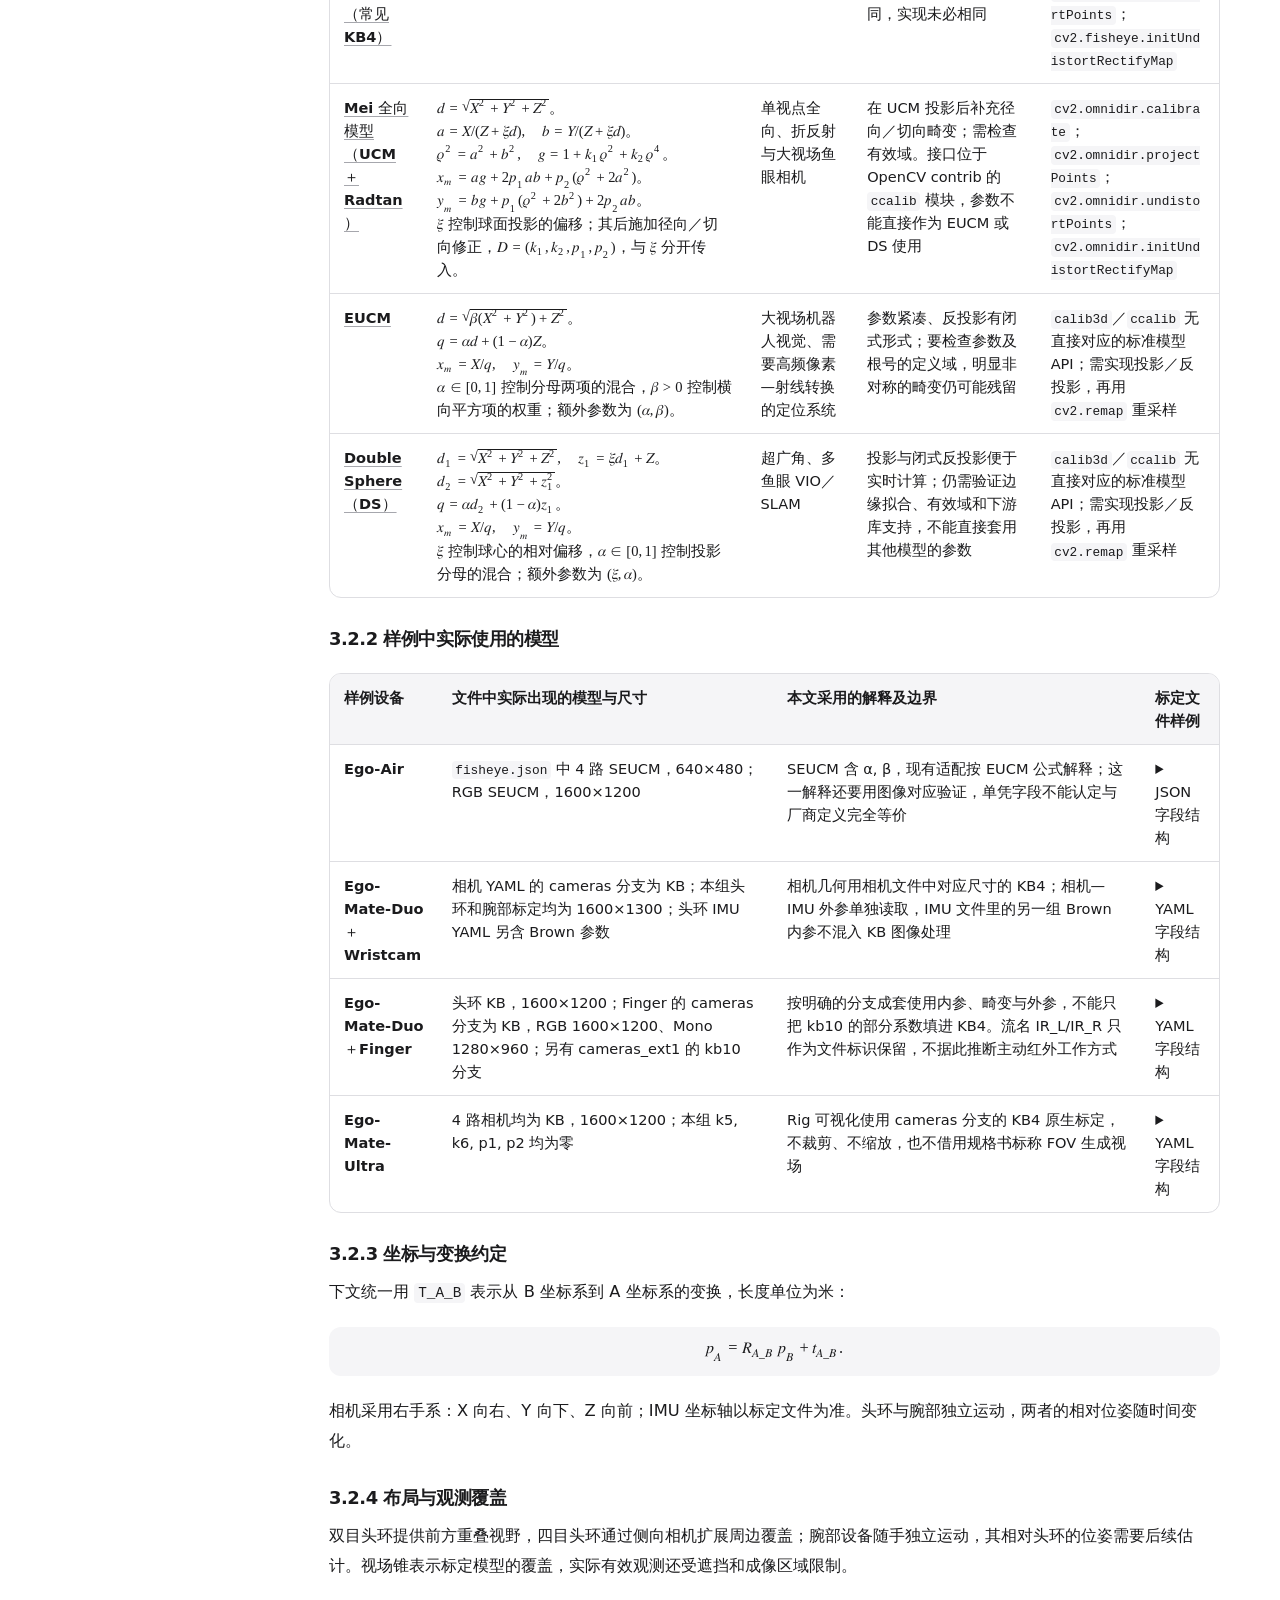
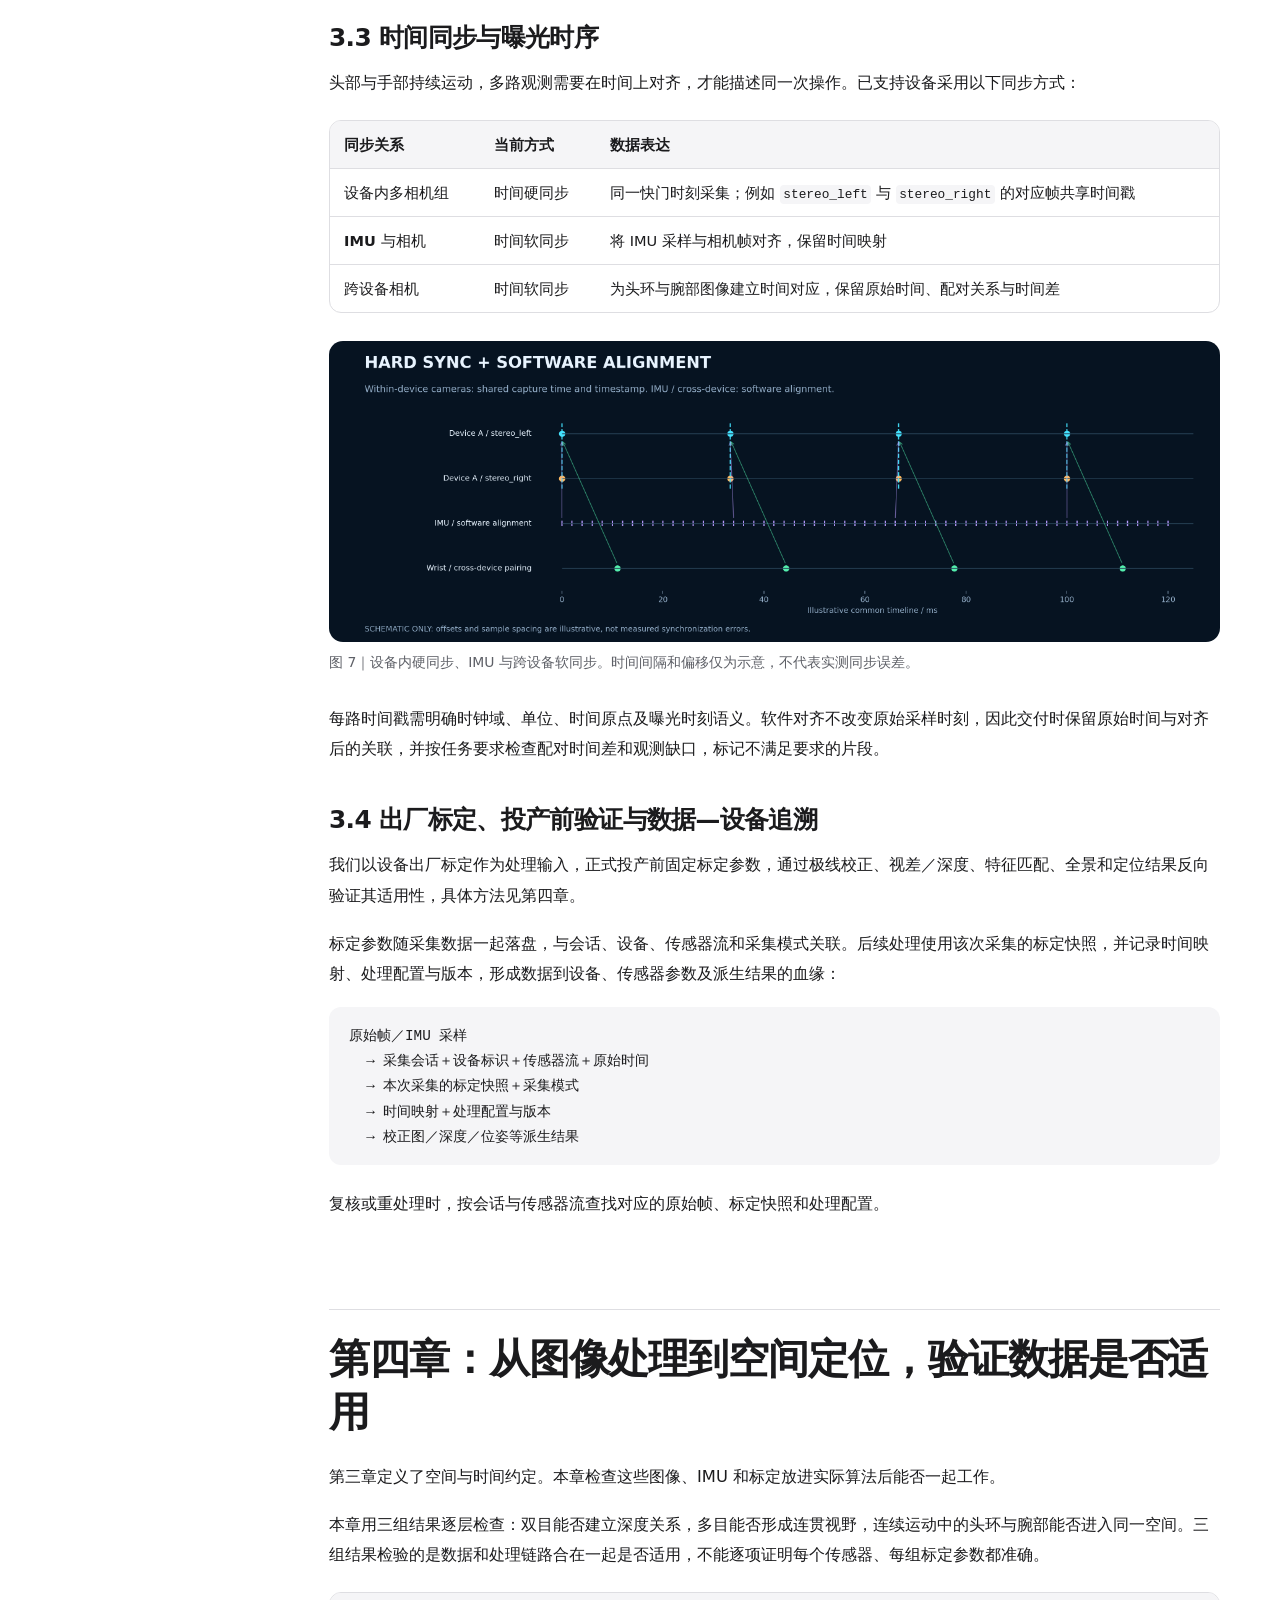
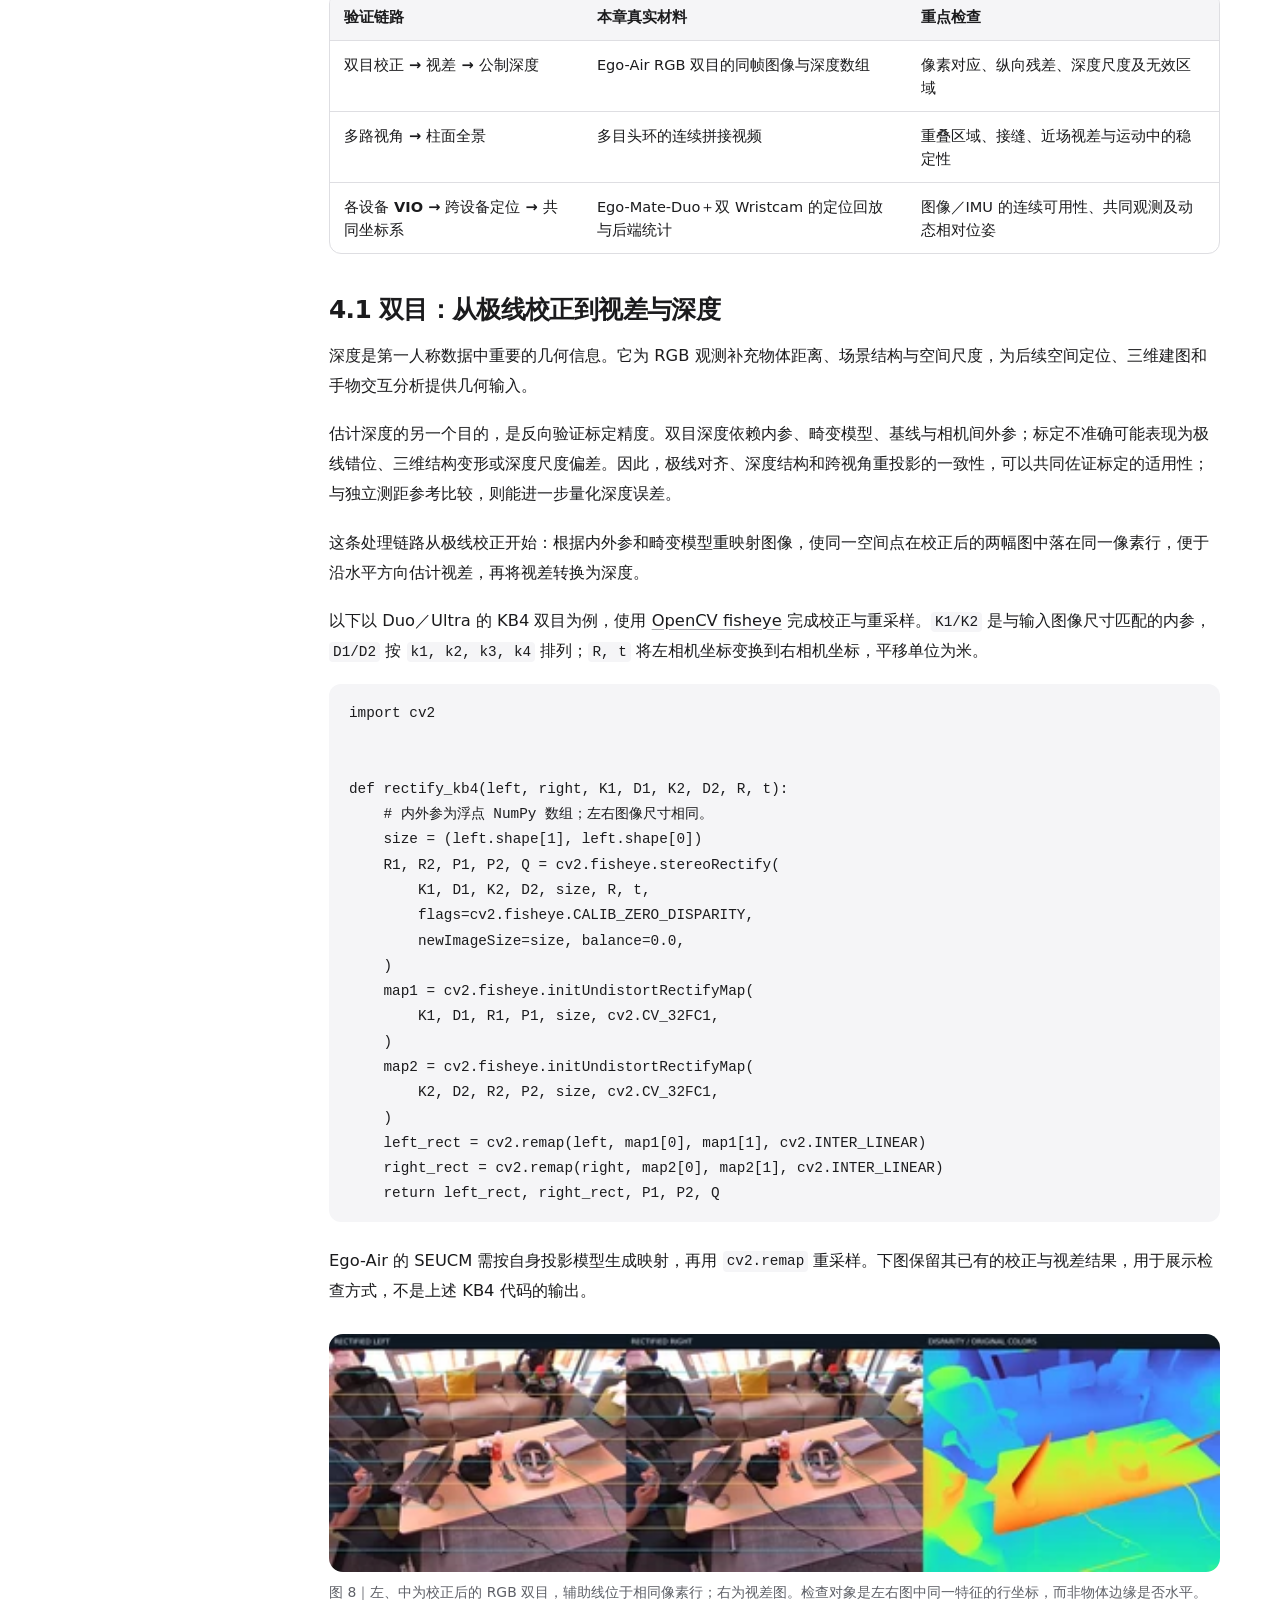
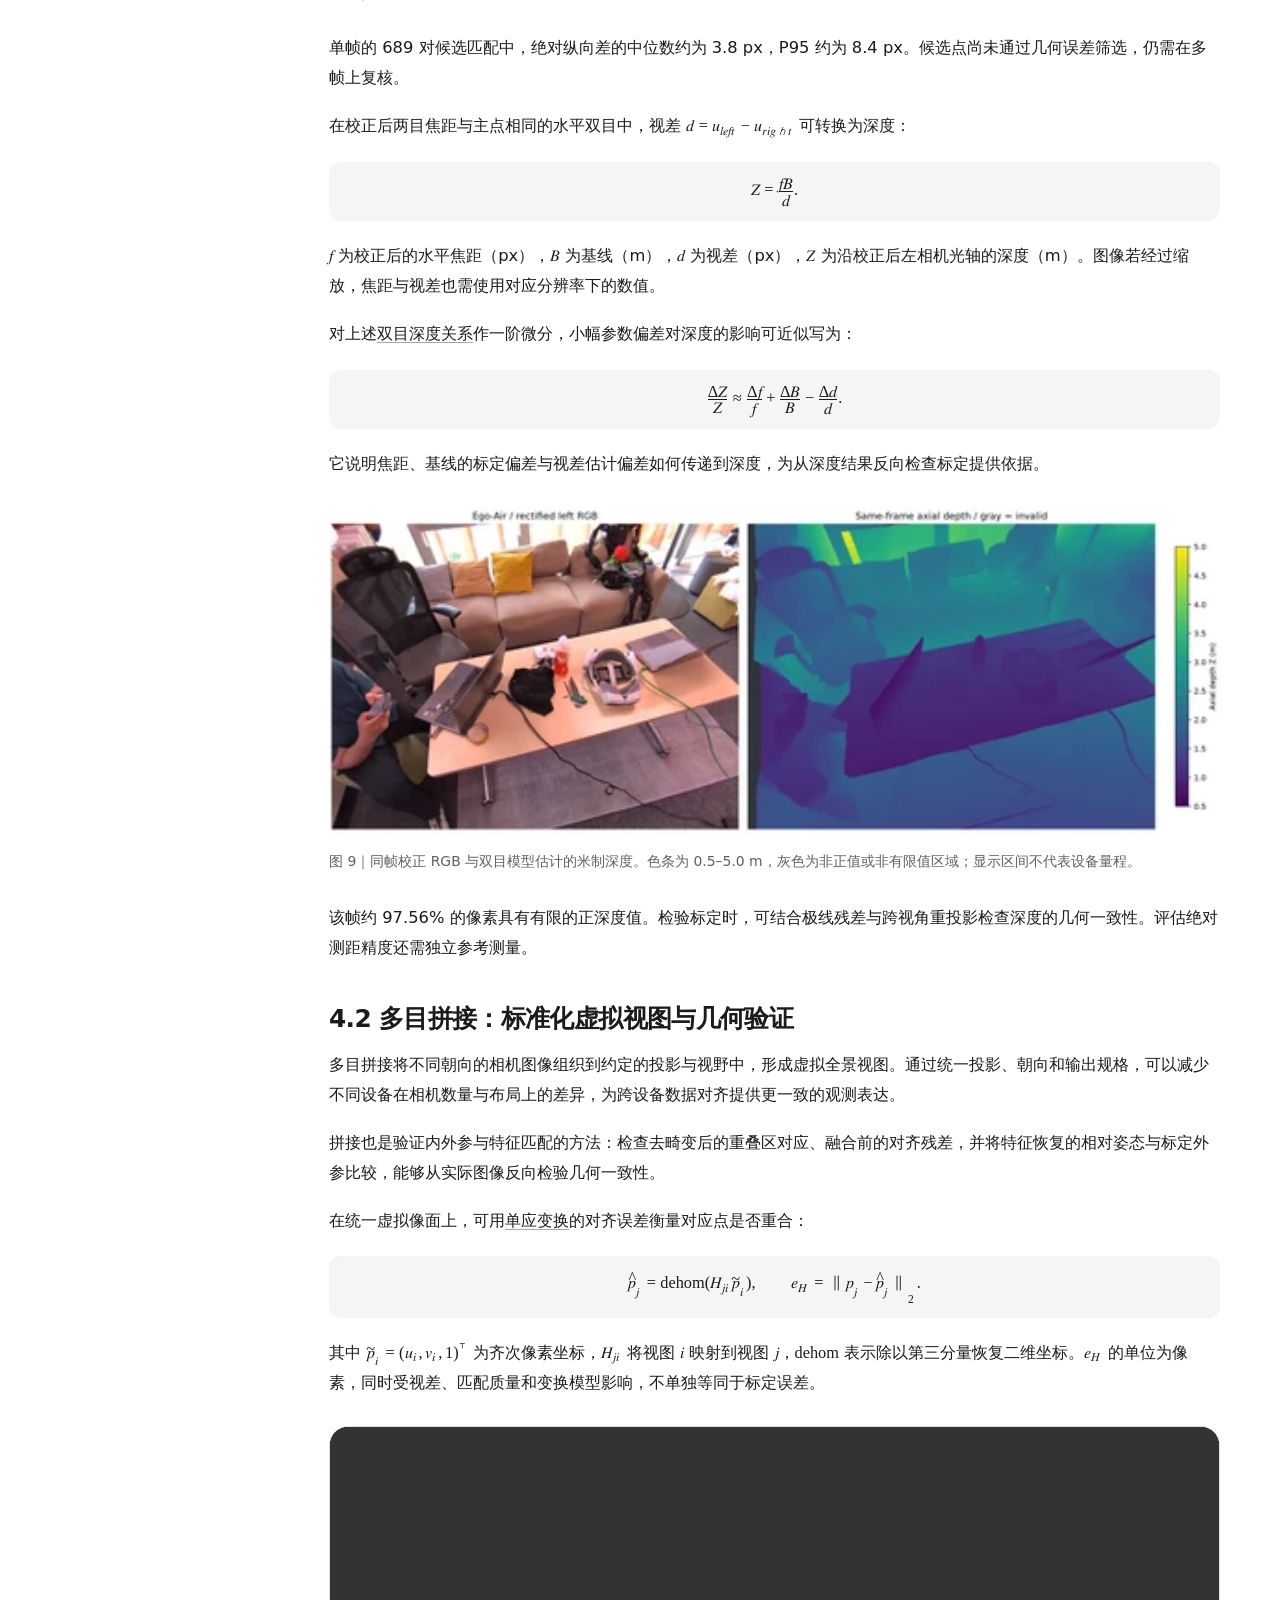
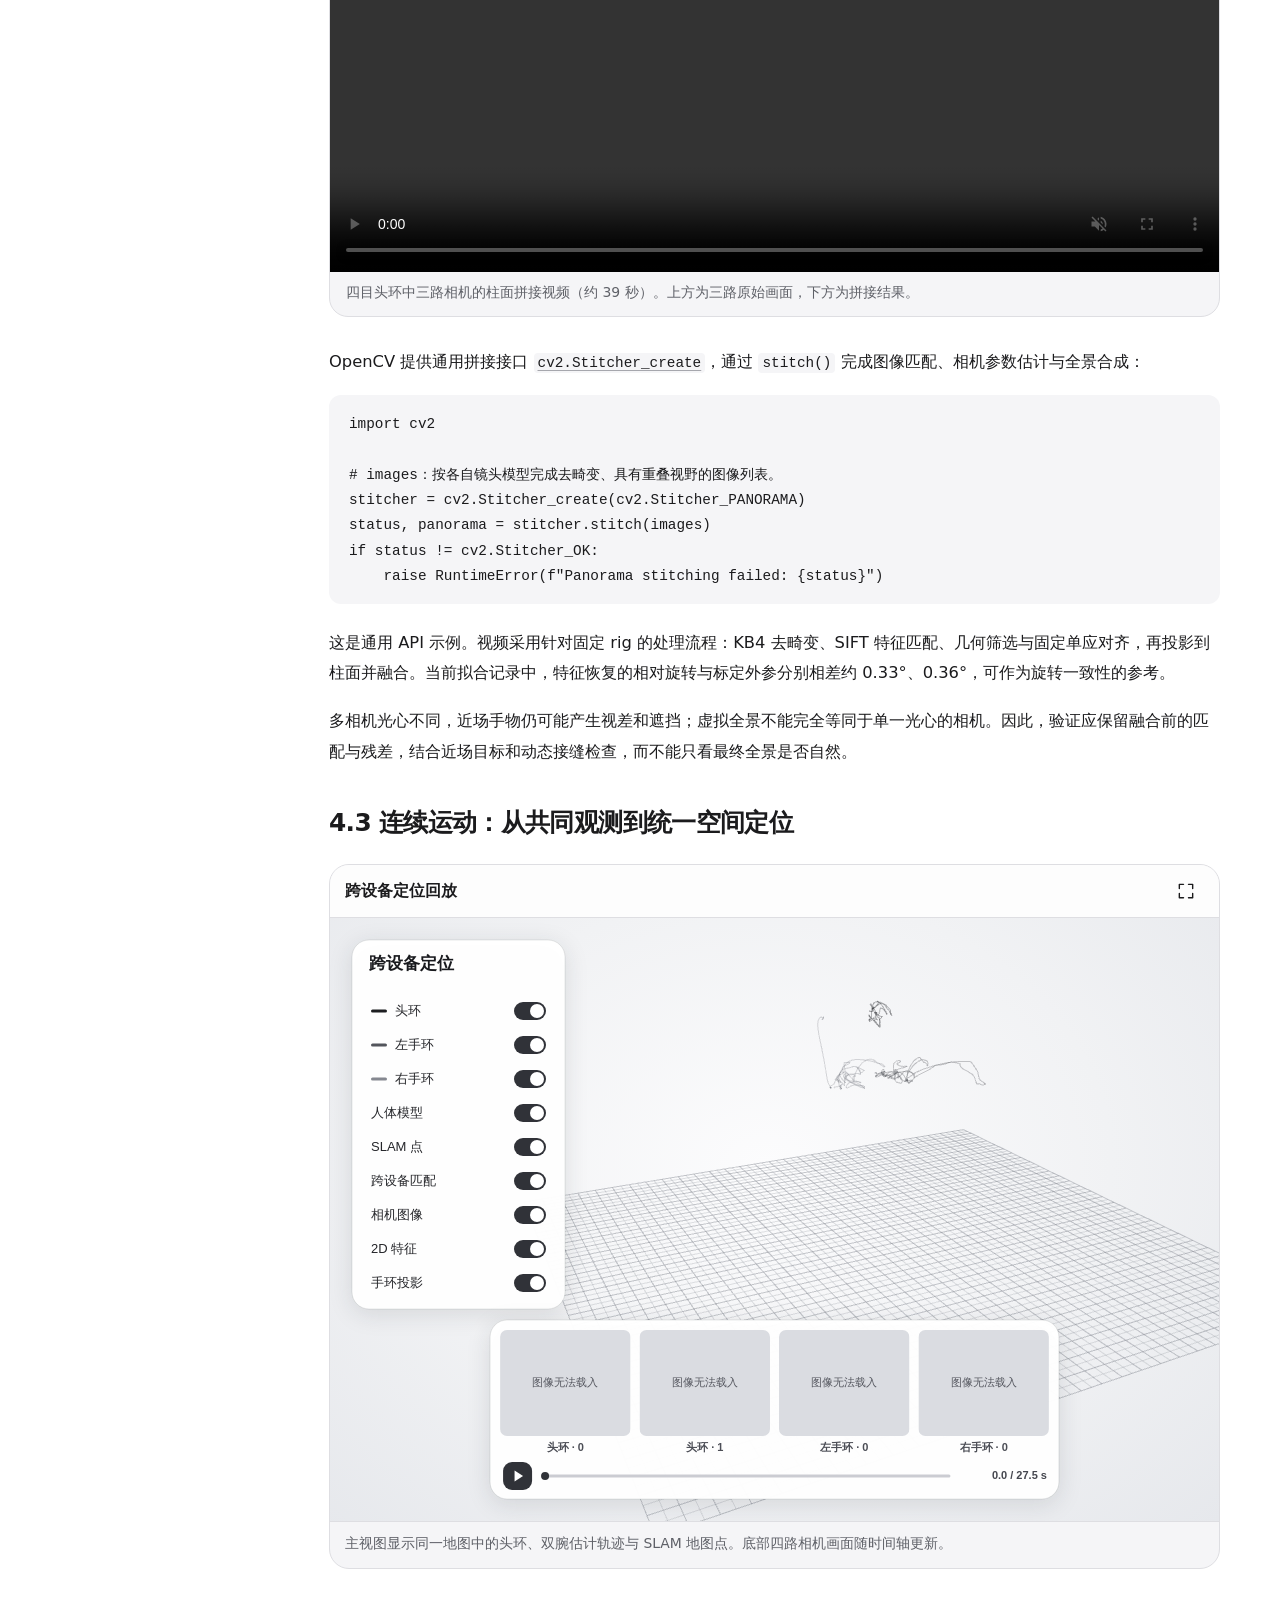
==== commit fb84e2b2: "Update headset side image" ====
--- a/index.html
+++ b/index.html
@@ -126,7 +126,7 @@
         ./assets/products_headsets_side-960.webp 960w,
         ./assets/products_headsets_side-1800.webp 1800w"
       sizes="(max-width: 430px) calc(100vw - 32px), (max-width: 800px) 90vw, calc(min(1180px, calc(100vw - min(10vw, 120px))) - 205px - min(5vw, 72px))">
-    <img loading="lazy" width="3600" height="850" decoding="async" src="./assets/products_headsets_side.jpg" alt="Ego-Air、Ego-Mate-Duo 与 Ego-Mate-Ultra 头环设备侧面外观示例" />
+    <img loading="lazy" width="7296" height="1796" decoding="async" src="./assets/products_headsets_side.png" alt="Ego-Air、Ego-Mate-Duo 与 Ego-Mate-Ultra 头环设备侧面外观示例" />
   </picture>
   <figcaption>图 3｜从左至右为 Ego-Air、Ego-Mate-Duo、Ego-Mate-Ultra，非等比例展示。Ultra 图片做了水平镜像以统一朝向，不能据此判断实际左右结构或传感器位置。</figcaption>
 </figure>
